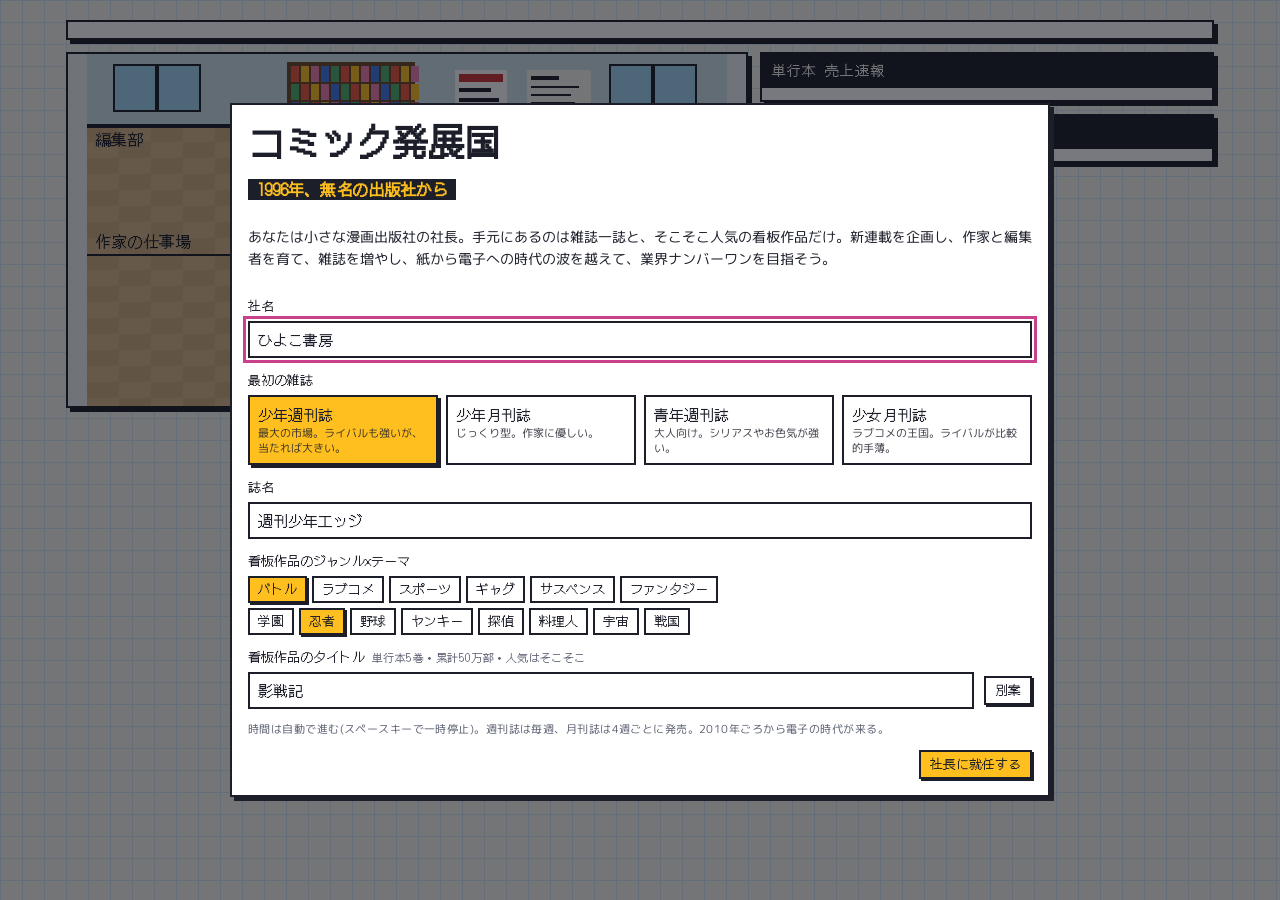
==== comic-hatten/index.html @ dfca5ab8 "コミック発展国を追加 ブラウザで遊べる漫画出版社経営ゲーム。comic-hatten/index.html を開くだけで動く。  Co-Authored-By: Claude Opus 5.5 <no" ====
<!doctype html>
<html lang="ja">
<head>
<meta charset="utf-8">
<meta name="viewport" content="width=device-width,initial-scale=1">
<title>コミック発展国</title>
<link rel="preconnect" href="https://fonts.googleapis.com">
<link rel="preconnect" href="https://fonts.gstatic.com" crossorigin>
<link rel="stylesheet" href="https://fonts.googleapis.com/css2?family=DotGothic16&family=M+PLUS+Rounded+1c:wght@400;700&display=swap">
<style>
/* Layout: 原稿用紙の上に「コマ」型パネル。主役は編集部のドット絵、その下に雑誌ごとの連載ラインナップ */
:root{
  --paper:#f5f6f0; --panel:#ffffff; --panel2:#eef1f4; --ink:#1c1e29; --muted:#5b6072; --guide:#d3e6f2;
  --accent:#ffbf1f; --accent-ink:#1c1e29; --good:#1d7a42; --bad:#cf3434; --warn:#9c5c00; --on-fill:#fff;
  --p-st:#3a6fd0; --p-art:#d9473b; --p-ch:#c99200; --p-dir:#23894c;
  --shonen:#e8801a; --otona:#1f8378; --shojo:#c8418a; --all:#6a55c9;
  --wall:#cfe3ea; --floor1:#d9b98c; --floor2:#cfae7f;
  --font-pixel:"DotGothic16","Osaka-Mono","MS Gothic",monospace;
  --font-body:"M PLUS Rounded 1c","Hiragino Maru Gothic ProN","Yu Gothic",sans-serif;
}
@media (prefers-color-scheme: dark){:root:not([data-theme="light"]){
  --paper:#161925; --panel:#20253a; --panel2:#2a304a; --ink:#e6e8f2; --muted:#a2a7bd; --guide:#222a40;
  --accent:#ffc63d; --accent-ink:#1c1e29; --good:#5ccf86; --bad:#ff6d6d; --warn:#f0a73a; --on-fill:#1c1e29;
  --p-st:#6f9bff; --p-art:#ff7a6b; --p-ch:#ffcf4a; --p-dir:#5ccf86;
  --shonen:#ff9a3d; --otona:#3cc0b0; --shojo:#f070b0; --all:#9b88ff;
  --wall:#2c3f55; --floor1:#5a4630; --floor2:#52402b; color-scheme:dark}}
:root[data-theme="dark"]{
  --paper:#161925; --panel:#20253a; --panel2:#2a304a; --ink:#e6e8f2; --muted:#a2a7bd; --guide:#222a40;
  --accent:#ffc63d; --accent-ink:#1c1e29; --good:#5ccf86; --bad:#ff6d6d; --warn:#f0a73a; --on-fill:#1c1e29;
  --p-st:#6f9bff; --p-art:#ff7a6b; --p-ch:#ffcf4a; --p-dir:#5ccf86;
  --shonen:#ff9a3d; --otona:#3cc0b0; --shojo:#f070b0; --all:#9b88ff;
  --wall:#2c3f55; --floor1:#5a4630; --floor2:#52402b; color-scheme:dark}
*{box-sizing:border-box}
body{background-color:var(--paper);color:var(--ink);font-family:var(--font-body);font-size:14px;line-height:1.55;
  background-image:linear-gradient(var(--guide) 1px,transparent 1px),linear-gradient(90deg,var(--guide) 1px,transparent 1px);background-size:22px 22px}
#app{max-width:1180px;margin:0 auto;padding:12px 16px 40px;display:flex;flex-direction:column;gap:12px}
.koma{background:var(--panel);border:2.5px solid var(--ink);box-shadow:4px 4px 0 var(--ink)}
button,select{font-family:var(--font-pixel);font-size:13px;color:var(--accent-ink);background:var(--accent);border:2px solid var(--ink);box-shadow:2px 2px 0 var(--ink);padding:4px 9px;cursor:pointer;line-height:1.3}
button:hover{filter:brightness(1.06)}
button:active{transform:translate(2px,2px);box-shadow:none}
button:disabled{background:var(--panel2);color:var(--muted);cursor:not-allowed;box-shadow:none;border-color:var(--muted)}
button.sub{background:var(--panel);color:var(--ink)}
button.danger{background:var(--panel);color:var(--bad);border-color:var(--bad);box-shadow:2px 2px 0 var(--bad)}
button.link{background:none;border:none;box-shadow:none;padding:0;font-family:var(--font-body);font-weight:700;font-size:15px;color:var(--ink);text-align:left;text-decoration:underline dotted var(--muted);text-underline-offset:3px}
select{background:var(--panel);color:var(--ink);box-shadow:none}
button:focus-visible,select:focus-visible,input:focus-visible{outline:3px solid var(--shojo);outline-offset:2px}
input[type=text]{font-family:var(--font-pixel);font-size:15px;padding:6px 8px;border:2px solid var(--ink);background:var(--panel);color:var(--ink);width:100%}
.top{display:flex;flex-wrap:wrap;align-items:center;gap:8px 18px;padding:8px 12px}
.top .co{font-family:var(--font-pixel);font-size:20px}
.top .stat{display:flex;flex-direction:column;line-height:1.15}
.top .stat small{font-size:11px;color:var(--muted);letter-spacing:.08em}
.top .stat b{font-family:var(--font-pixel);font-size:17px;font-weight:400;font-variant-numeric:tabular-nums}
.top .speed{margin-left:auto;display:flex;gap:4px}
.top .speed button{min-width:40px}
.top .speed button.on{background:var(--ink);color:var(--paper)}
.stage{display:grid;grid-template-columns:1fr;gap:12px}
@media(min-width:900px){.stage{grid-template-columns:minmax(0,1.5fr) minmax(0,1fr)}}
.office{padding:0;overflow:hidden;background:var(--panel2);display:flex;justify-content:center}
.office canvas{display:block;width:100%;height:auto;image-rendering:pixelated}
.side{display:flex;flex-direction:column;min-width:0}
.side h3{font-family:var(--font-pixel);font-weight:400;font-size:14px;margin:0;padding:6px 10px;background:var(--ink);color:var(--paper);letter-spacing:.08em}
.ticker{padding:6px 10px;display:flex;flex-direction:column;gap:1px;max-height:230px;overflow-y:auto;font-size:13px}
.ticker div{border-bottom:1px dashed var(--guide);padding:2px 0}
.ticker .d{font-family:var(--font-pixel);color:var(--muted);font-size:11px;margin-right:6px}
.ticker .hot{color:var(--warn)} .ticker .good{color:var(--good)} .ticker .badl{color:var(--bad)}
.sales{padding:6px 10px;display:flex;flex-direction:column;gap:3px;font-size:13px;max-height:120px;overflow-y:auto}
.sales .row{justify-content:space-between}
nav.tabs{display:flex;gap:6px;flex-wrap:wrap}
nav.tabs button{background:var(--panel);color:var(--ink);font-size:15px;padding:6px 14px}
nav.tabs button.on{background:var(--ink);color:var(--paper)}
.view{display:flex;flex-direction:column;gap:14px}
.grid2{display:grid;grid-template-columns:repeat(auto-fit,minmax(min(100%,340px),1fr));gap:14px}
.card{padding:12px;display:flex;flex-direction:column;gap:9px;min-width:0}
.card h2{margin:0;font-family:var(--font-pixel);font-weight:400;font-size:19px;text-wrap:balance}
.row{display:flex;flex-wrap:wrap;gap:6px 10px;align-items:center}
.chip{font-family:var(--font-pixel);font-size:12px;padding:1px 7px;border:2px solid currentColor;line-height:1.4;white-space:nowrap}
.chip.fill{color:var(--on-fill)}
.k{font-size:11px;color:var(--muted);letter-spacing:.04em}
.num{font-family:var(--font-pixel);font-variant-numeric:tabular-nums}
.muted{color:var(--muted)} .good{color:var(--good)} .bad{color:var(--bad)} .warn{color:var(--warn)}
.kv{display:grid;grid-template-columns:repeat(auto-fit,minmax(100px,1fr));gap:6px 12px}
.kv div{display:flex;flex-direction:column}
.kv b{font-family:var(--font-pixel);font-weight:400;font-size:16px;font-variant-numeric:tabular-nums}
.bar{height:9px;border:2px solid var(--ink);background:var(--panel2);position:relative;min-width:40px;flex:1}
.bar span{position:absolute;inset:0 auto 0 0;background:var(--accent)}
.bar.st span{background:var(--good)} .bar.st.low span{background:var(--bad)} .bar.kb span{background:var(--shojo)}
.bars{display:grid;grid-template-columns:auto 1fr auto;gap:3px 8px;align-items:center;font-size:12px}
.tag{font-size:11px;font-family:var(--font-pixel);background:var(--ink);color:var(--paper);padding:0 5px;white-space:nowrap}
.tag.hot{background:var(--shojo)} .tag.warn{background:var(--warn)} .tag.gold{background:var(--accent);color:var(--accent-ink)} .tag.blue{background:var(--p-st)}
.serial{display:grid;grid-template-columns:34px minmax(0,1fr);gap:4px 10px;padding:9px 0;border-top:2px dashed var(--guide)}
.serial:first-child{border-top:none}
.rank{font-family:var(--font-pixel);font-size:18px;width:34px;height:34px;display:grid;place-items:center;border:2px solid var(--ink);background:var(--panel2)}
.rank.r1{background:var(--accent);color:var(--accent-ink)}
.rank.low{background:var(--panel);color:var(--bad);border-color:var(--bad)}
.serial .body{min-width:0;display:flex;flex-direction:column;gap:3px}
.serial .acts{grid-column:2;display:flex;flex-wrap:wrap;gap:5px;align-items:center}
.serial .acts button{font-size:12px;padding:2px 7px}
.pm{display:flex;gap:4px;font-family:var(--font-pixel);font-size:12px}
.pm span{border:1px solid var(--guide);padding:0 4px;min-width:38px;text-align:center;font-variant-numeric:tabular-nums}
.c-st{color:var(--p-st)} .c-art{color:var(--p-art)} .c-ch{color:var(--p-ch)} .c-dir{color:var(--p-dir)}
.empty{border:2px dashed var(--muted);padding:8px 10px;display:flex;justify-content:space-between;align-items:center;gap:8px;color:var(--muted)}
.share{display:flex;height:22px;border:2px solid var(--ink);overflow:hidden}
.share span{height:100%;display:flex;align-items:center;justify-content:center;font-family:var(--font-pixel);font-size:11px;overflow:hidden;white-space:nowrap}
.legend{display:flex;flex-wrap:wrap;gap:4px 12px;font-size:12px}
.legend i{display:inline-block;width:10px;height:10px;margin-right:4px;border:1px solid var(--ink);vertical-align:-1px}
table.t{border-collapse:collapse;font-size:12px;width:100%}
table.t th,table.t td{border-bottom:1px solid var(--guide);padding:4px 6px;text-align:right;white-space:nowrap;font-variant-numeric:tabular-nums}
table.t th{font-weight:400;color:var(--muted);font-family:var(--font-pixel)}
table.t td:first-child,table.t th:first-child{text-align:left;white-space:normal;min-width:140px}
table.note{border-collapse:collapse;font-family:var(--font-pixel);font-size:12px}
table.note th,table.note td{border:1px solid var(--guide);padding:3px 5px;text-align:center;white-space:nowrap}
table.note th{font-weight:400;color:var(--muted)}
.scroll{overflow-x:auto}
.lst{display:flex;flex-direction:column;gap:4px;font-size:13px}
.lst .me{font-weight:700;color:var(--good)}
.person{display:flex;flex-direction:column;gap:6px;border-top:2px dashed var(--guide);padding-top:8px}
#modal{position:fixed;inset:0;background:rgba(10,12,20,.55);display:flex;align-items:center;justify-content:center;padding:16px;z-index:10}
#modal[hidden]{display:none}
#modal .box{max-width:600px;width:100%;max-height:calc(100% - 20px);overflow-y:auto;overscroll-behavior:contain;padding:16px;display:flex;flex-direction:column;gap:12px}
#modal .box.wide{max-width:820px}
#modal h2{margin:0;font-family:var(--font-pixel);font-weight:400;font-size:22px;text-wrap:balance}
.burst{font-family:var(--font-pixel);display:inline-block;background:var(--accent);color:var(--accent-ink);border:2px solid var(--ink);padding:2px 10px;font-size:13px;align-self:flex-start;transform:rotate(-2deg)}
.opts{display:grid;grid-template-columns:repeat(auto-fit,minmax(min(100%,150px),1fr));gap:8px}
.opt{border:2px solid var(--ink);padding:8px;background:var(--panel);color:var(--ink);text-align:left;box-shadow:none;font-family:var(--font-body);display:flex;flex-direction:column;gap:2px}
.opt.sel{background:var(--accent);color:var(--accent-ink);box-shadow:3px 3px 0 var(--ink)}
.opt b{font-family:var(--font-pixel);font-weight:400;font-size:15px}
.opt small{font-size:11px;opacity:.85}
.field{display:flex;flex-direction:column;gap:5px}
.field>label,.field>.lb{font-family:var(--font-pixel);font-size:13px}
.pillset{display:flex;flex-wrap:wrap;gap:5px}
.pillset button{background:var(--panel);color:var(--ink);box-shadow:none;font-size:13px;padding:3px 8px}
.pillset button.sel{background:var(--accent);color:var(--accent-ink);box-shadow:2px 2px 0 var(--ink)}
.pillset button .s{font-size:11px;margin-left:3px}
.dirs{display:grid;grid-template-columns:auto auto 1fr auto;gap:5px 8px;align-items:center}
.dirs .pips{display:flex;gap:3px}
.dirs .pips i{width:14px;height:14px;border:2px solid var(--ink)}
.dirs .pips i.on{background:var(--shojo)}
.foot{display:flex;flex-wrap:wrap;gap:8px;justify-content:flex-end}
.title-hero{font-family:var(--font-pixel);font-size:36px;line-height:1.1;margin:0}
.title-hero span{display:inline-block;background:var(--ink);color:var(--accent);padding:2px 8px;margin-top:6px;font-size:16px}
.cand{display:grid;grid-template-columns:auto minmax(0,1fr);gap:4px 10px;align-items:start;border:2px solid var(--ink);padding:6px 8px;background:var(--panel);color:var(--ink);text-align:left;box-shadow:none;font-family:var(--font-body)}
.cand.sel{background:var(--accent);color:var(--accent-ink);box-shadow:3px 3px 0 var(--ink)}
.cand .cb{width:18px;height:18px;border:2px solid currentColor;display:grid;place-items:center;font-family:var(--font-pixel);font-size:13px}
.cand b{font-size:14px}
.cand small{font-size:11px;opacity:.85;display:block}
.cands{display:flex;flex-direction:column;gap:6px}
.sec{font-family:var(--font-pixel);font-size:13px;letter-spacing:.06em;color:var(--muted);margin-top:4px}
.era{font-family:var(--font-pixel);font-size:12px;display:inline-block;background:var(--p-st);color:var(--on-fill);padding:0 6px}
@media (pointer:coarse){button{min-height:36px}.serial .acts button,.pillset button{padding:6px 10px}button.link{padding:4px 0}}
@media (prefers-reduced-motion: reduce){*{transition:none!important;animation:none!important}}
</style>

<div id="app">
  <header class="top koma" id="top"></header>
  <div class="stage">
    <div class="office koma"><canvas id="cv" width="640" height="352" aria-label="編集部の様子"></canvas></div>
    <div class="side" style="gap:12px">
      <div class="koma"><h3>単行本 売上速報</h3><div class="sales" id="sales"></div></div>
      <div class="koma"><h3>編集部ニュース</h3><div class="ticker" id="ticker"></div></div>
    </div>
  </div>
  <nav class="tabs" id="tabs"></nav>
  <main class="view" id="view"></main>
</div>
<div id="modal" hidden></div>

<script>
"use strict";
/* ================= 定数 ================= */
const START_YEAR=1996, WPY=48, SLOTS=10, END_YEAR=2025;
const DEMOS=['少年','青年','少女'];
const DCOL={少年:'var(--shonen)',青年:'var(--otona)',少女:'var(--shojo)',全年齢:'var(--all)'};
const MKT={
 少年週刊:{demo:'少年',freq:'週刊',pool:1800000,rival:[360,300,180],found:6000,up:40,price:250,unit:100,ad:12,pages:19,volEvery:9,ideal:[5,2,1,1],desc:'最大の市場。ライバルも強いが当たればデカい。作家の消耗が激しい。'},
 少年月刊:{demo:'少年',freq:'月刊',pool:600000,rival:[150,180,90],found:2000,up:20,price:540,unit:160,ad:15,pages:40,volEvery:4,ideal:[4,2,1,2],desc:'じっくり描けて質が上がる。熱血が好まれる。'},
 青年週刊:{demo:'青年',freq:'週刊',pool:1000000,rival:[220,180,260],found:5000,up:40,price:300,unit:100,ad:18,pages:19,volEvery:9,ideal:[2,3,4,1],desc:'お色気とシリアスのバランス勝負。'},
 青年月刊:{demo:'青年',freq:'月刊',pool:500000,rival:[100,100,170],found:1800,up:20,price:590,unit:170,ad:18,pages:40,volEvery:4,ideal:[1,4,2,3],desc:'シリアスでマニアックな作品が強い。'},
 少女週刊:{demo:'少女',freq:'週刊',pool:300000,rival:[0,90,0],found:3000,up:30,price:250,unit:95,ad:10,pages:19,volEvery:9,ideal:[1,3,4,2],desc:'ときめき重視。ライバルが手薄な隙間市場。'},
 少女月刊:{demo:'少女',freq:'月刊',pool:520000,rival:[120,90,0],found:1800,up:20,price:540,unit:160,ad:10,pages:40,volEvery:4,ideal:[1,3,3,1],desc:'ラブコメの王国。ライバルが比較的手薄。'},
 Web:{demo:'全年齢',freq:'週刊',pool:250000,rival:[0,0,0],base:80,found:800,up:15,price:0,unit:0,ad:8,pages:16,volEvery:9,ideal:[1,2,3,4],digital:true,year:2010,desc:'印刷費ゼロ。広告収入は小さいが市場は毎年伸びる。マニアックな作風が受ける。'},
 アプリ:{demo:'全年齢',freq:'週刊',pool:600000,rival:[0,0,0],base:200,found:20000,up:150,price:0,unit:0,ad:18,pages:16,volEvery:9,ideal:[2,2,3,3],digital:true,year:2013,desc:'自社開発のマンガアプリ。読者は急拡大し、課金収入が入る。'},
};
const MK_ORDER=['少年週刊','少年月刊','青年週刊','青年月刊','少女週刊','少女月刊','Web','アプリ'];
const RIVALS=[{name:'鳳凰館',col:'#c8423b'},{name:'雷鳥社',col:'#3a6fd0'},{name:'黒潮書房',col:'#6b7586'}];
const PK=['st','art','ch','dir'], PN={st:'ストーリー',art:'画力',ch:'キャラ',dir:'演出'}, PS={st:'ス',art:'画',ch:'キ',dir:'演'};
const PCOL={st:'var(--p-st)',art:'var(--p-art)',ch:'var(--p-ch)',dir:'var(--p-dir)'}, PTOK={st:'--p-st',art:'--p-art',ch:'--p-ch',dir:'--p-dir'};
const PRINT_YEN=150, NETA_MAX=60, SAVE_VER=3;
const DIRS=['熱血','シリアス','お色気','マニアック'];
const GENRES=['バトル','ラブコメ','スポーツ','ギャグ','サスペンス','ファンタジー','ホラー','グルメ','SF','日常','お仕事'];
const G_START=['バトル','ラブコメ','スポーツ','ギャグ','サスペンス','ファンタジー'];
const THEMES=['学園','忍者','野球','ヤンキー','探偵','料理人','宇宙','戦国','異世界','アイドル','怪異','医療','恋愛','ロボット','動物','執事','サッカー','魔法少女','ゾンビ','社長'];
const T_START=['学園','忍者','野球','ヤンキー','探偵','料理人','宇宙','戦国'];
const G_IDEAL={バトル:[5,2,1,1],ラブコメ:[1,1,4,1],スポーツ:[5,2,1,1],ギャグ:[2,0,2,4],サスペンス:[1,5,1,2],ホラー:[1,4,1,3],グルメ:[2,1,2,3],ファンタジー:[3,2,2,2],SF:[2,3,1,4],日常:[1,1,2,2],お仕事:[2,3,1,3]};
const G_DEMO={少年:{バトル:1.2,スポーツ:1.15,ギャグ:1.1,ファンタジー:1.1,SF:1.05,ラブコメ:.95,サスペンス:.95,ホラー:.9,グルメ:.95,日常:.9,お仕事:.9},
 少女:{ラブコメ:1.3,ファンタジー:1.1,日常:1.1,グルメ:1.05,ギャグ:1,サスペンス:1,ホラー:.95,お仕事:1,SF:.85,スポーツ:.9,バトル:.8},
 青年:{サスペンス:1.2,グルメ:1.15,お仕事:1.15,ホラー:1.1,SF:1.05,バトル:1,ラブコメ:1,ギャグ:1,日常:1,スポーツ:.95,ファンタジー:.9}};
const GREAT=['バトル|忍者','バトル|異世界','ラブコメ|学園','ラブコメ|執事','スポーツ|野球','スポーツ|サッカー','サスペンス|探偵','サスペンス|医療','ギャグ|社長','ホラー|怪異','ホラー|ゾンビ','グルメ|料理人','ファンタジー|異世界','ファンタジー|魔法少女','SF|宇宙','SF|ロボット','日常|動物','お仕事|医療','バトル|ヤンキー','ラブコメ|アイドル','バトル|戦国'];
const GOOD=['ラブコメ|ヤンキー','スポーツ|学園','ギャグ|忍者','ギャグ|動物','サスペンス|戦国','お仕事|料理人','日常|学園','バトル|宇宙','ラブコメ|恋愛'];
const BADC=['グルメ|宇宙','スポーツ|怪異','ラブコメ|ゾンビ','日常|ゾンビ','グルメ|探偵','スポーツ|執事'];
const CNAME=['微妙','普通','良作','傑作'], CMULT=[.85,1,1.08,1.18];
const THEME_W={学園:['放課後','青春','生徒会'],忍者:['忍','影','疾風'],異世界:['転生','異界','勇者'],アイドル:['推し','ステージ','センター'],野球:['甲子園','白球','エース'],ヤンキー:['特攻','番長','喧嘩'],探偵:['名探偵','密室','推理'],料理人:['厨房','包丁','まかない'],宇宙:['銀河','星屑','流星'],怪異:['妖','怪談','百鬼'],戦国:['戦国','天下','武将'],医療:['白衣','オペ','救命'],恋愛:['初恋','片想い','君と'],ロボット:['鋼鉄','機神','メカ'],動物:['にゃん','わんこ','もふもふ'],執事:['執事','お嬢様','従者'],サッカー:['蹴球','ゴール','フィールド'],魔法少女:['魔法少女','ステッキ','変身'],ゾンビ:['屍','ゾンビ','終末'],社長:['社長','社畜','ベンチャー']};
const GENRE_W={バトル:['伝','戦記','無双'],ラブコメ:['ラブ','100%','ときめき日和'],スポーツ:['魂','!!','ロード'],ギャグ:['ちゃん','劇場','でござる'],サスペンス:['の事件簿','ファイル','の謎'],ホラー:['奇譚','の夜','ノ怪'],グルメ:['めし','食堂','のごはん'],ファンタジー:['物語','クロニクル','綺譚'],SF:['2099','オデッセイ','ゼロ'],日常:['日和','のある暮らし','さんぽ'],お仕事:['の流儀','はたらく','奮闘記']};
const SURN=['青木','石田','上野','岡本','風間','北川','桐島','久保','小島','坂本','佐野','篠原','白石','杉山','高梨','田辺','千葉','月島','鳴海','西村','野口','早瀬','日向','藤原','星野','真壁','水野','宮下','矢吹','柚木','若林','有村','神崎'];
const GIVEN=['あきら','いずみ','カズマ','くるみ','ケンジ','さとる','しのぶ','ジュン','たまき','ツバサ','ナオ','ハル','ひかる','マコト','みのり','ユウ','りん','レイ','ワタル','ソラ','コウ'];
const MASTERS=['巨匠 鳳ゴロウ','伝説の劇画家 剛田ダン','大御所 花園ユリ','鬼才 不破ジョウ','国民的作家 丸山ポン太'];
const MAGW=['ヒナタ','ブレイブ','スター','ハート','ステップ','エッジ','ドリーム','パレット','ソニック','ライズ','ミント','ギャラクシー','ペンタッチ','フロンティア'];
const HAIR=['#2b2233','#5a3a22','#c9772c','#e8c45a','#3b4f8f','#8a2f4a','#d8d8d8','#1f5c4a'];
const SHIRT=['#e8573f','#3f7be8','#4fb06a','#e8b33f','#9a5fd0','#ef7fb0','#3fb7c4','#777'];
const OFFICES=[{n:'雑居ビルの一室',desks:3,rent:15,cost:0},{n:'中規模オフィス',desks:5,rent:40,cost:3000},{n:'自社ビル',desks:7,rent:100,cost:15000},{n:'出版タワー',desks:9,rent:250,cost:60000}];
const PRINT_OPTS=[{k:'控えめ',m:.9},{k:'標準',m:1.0},{k:'強気',m:1.12}];
const VOL_OPTS=[{k:'慎重',m:.7},{k:'標準',m:1.0},{k:'強気',m:1.4},{k:'大勝負',m:2.0}];
const SALE_CURVE=[.22,.17,.13,.1,.08,.07,.06,.05,.04,.03,.03,.02];
const PROMOS=[{k:'店頭ポスター',c:100,m:1.1,w:6,y:0},{k:'電車内広告',c:600,m:1.25,w:8,y:0},{k:'テレビCM',c:2500,m:1.5,w:10,y:0},{k:'SNSキャンペーン',c:200,m:1.2,w:8,y:2009},{k:'VTuber案件',c:400,m:1.3,w:8,y:2018,young:true}];
const HIRE_E=[{k:'求人誌',c:50,t:0},{k:'求人サイト',c:200,t:1,y:2001},{k:'ヘッドハンター',c:1000,t:2}];
const ERA=[
 {y:2005,m:1,id:'shrink',burst:'時代の変化',h:'紙の雑誌が売れにくい時代へ',p:'携帯電話とインターネットの普及で、雑誌の市場は毎年少しずつ縮んでいく。単行本と看板作品の力で生き残ろう。'},
 {y:2010,m:1,id:'digital',burst:'電子コミック元年',h:'電子書籍の時代が始まった',p:'単行本の電子版が売れるようになり、印刷費のかからない「Webコミック誌」を創刊できる。電子の売上比率は年々高まる。'},
 {y:2013,m:1,id:'app',burst:'スマホ時代',h:'マンガアプリが台頭',p:'自社マンガアプリを開発できるようになった(2億円・26週)。アプリの読者は急拡大し、課金収入が入る。'},
 {y:2017,m:6,id:'pirate',burst:'業界の危機',h:'海賊版サイトが横行',p:'無料で読める違法サイトが広まり、しばらく単行本が売れにくい(需要25%減)。'},
 {y:2018,m:4,id:'pirateEnd',burst:'反転',h:'海賊版サイトが閉鎖',p:'読者が正規の電子書店に戻ってきた。半年ほど単行本の需要が伸びる。'},
 {y:2020,m:4,id:'stay',burst:'巣ごもり',h:'在宅時間が増え、漫画ブームに',p:'1年間、単行本の需要が35%増える。電子市場も一段と広がる。'},
];

/* ================= ユーティリティ ================= */
const $=s=>document.querySelector(s);
const R=(a,b)=>a+Math.random()*(b-a);
const RI=(a,b)=>Math.floor(R(a,b+1));
const pick=a=>a[Math.floor(Math.random()*a.length)];
const clamp=(v,a,b)=>Math.max(a,Math.min(b,v));
const esc=s=>String(s).replace(/[&<>"]/g,c=>({'&':'&amp;','<':'&lt;','>':'&gt;','"':'&quot;'}[c]));
function man(v){const n=Math.round(v);if(Math.abs(n)>=10000)return(n/10000).toFixed(2)+'億円';return n.toLocaleString()+'万円'}
function bu(n){n=Math.round(n);if(n>=10000)return(n/10000).toFixed(n>=100000?0:1)+'万部';return n.toLocaleString()+'部'}
function nin(n){return bu(n).replace('部','人')}
function hash(s){let h=7;for(const c of s)h=(h*31+c.charCodeAt(0))>>>0;return h}
function grade(g,t){const k=g+'|'+t;if(S&&S.fixG&&S.fixG[k]!=null)return S.fixG[k];if(GREAT.includes(k))return 3;if(GOOD.includes(k))return 2;if(BADC.includes(k))return 0;const h=hash(k)%100;return h<14?0:h<62?1:h<88?2:3}
function genTitle(g,t){const a=pick(THEME_W[t]),b=pick(GENRE_W[g]);return a+b}
const yearOf=w=>START_YEAR+Math.floor((w-1)/WPY), monthOf=w=>Math.floor(((w-1)%WPY)/4)+1;
function dateStr(w){return`${yearOf(w)}年 ${monthOf(w)}月 第${(w-1)%4+1}週`}
function shortDate(w){return`${String(yearOf(w)).slice(2)}年${monthOf(w)}月`}
function fitOf(dir,ideal){let d=0;for(let i=0;i<4;i++)d+=Math.abs(dir[i]-ideal[i]);return clamp(1-d/16,0,1)}
function genreDemo(mk,g){const d=MKT[mk].demo;if(d==='全年齢')return 1;return G_DEMO[d][g]}
function eRate(y){return y<2010?0:Math.min(.45,.04*(y-2009))}
function poolRate(mk,y){if(mk==='Web')return y<2010?1:y<2020?1.12:1.05;if(mk==='アプリ')return y<2013?1:y<2020?1.22:1.08;return y<2005?1:y<2009?.98:y<2016?.95:.955}
function rivalMagName(mk){const w=pick(MAGW);const M=MKT[mk];return mk==='Web'?`${w}コミック`:mk==='アプリ'?`マンガ${w}`:`${M.freq}${M.demo}${w}`}

/* ================= 状態 ================= */
let S=null,TAB='mag',speed=1,modalOpen=false,floaters=[],lastSub=0,structKey='';
function nid(){return ++S.nid}
function mkArtist(tier,o={}){
  const b=[[14,32],[28,48],[45,66],[70,90]][tier];
  const a={id:nid(),name:pick(SURN)+' '+pick(GIVEN),st:RI(...b),art:RI(...b),ch:RI(...b),dir:RI(...b),speed:RI(b[0]+5,b[1]+10),stamMax:RI(80,120),
    lv:[1,4,8,14][tier],exp:0,slump:0,fav:pick(GENRES),hair:pick(HAIR),shirt:pick(SHIRT),sid:null,oneshot:null};
  Object.assign(a,o);a.stam=a.stamMax;a.fee=feeOf(a);return a}
function feeOf(a){return +(0.8+a.lv*.15+(a.st+a.art+a.ch+a.dir)/400).toFixed(1)}
function mkEditor(tier,o={}){
  const b=[[12,30],[25,45],[45,70]][tier];
  const e={id:nid(),name:pick(SURN)+' '+pick(GIVEN),meet:RI(...b),scout:RI(...b),promo:RI(...b),lv:[1,4,8][tier],exp:0,hair:pick(HAIR),shirt:pick(SHIRT)};
  Object.assign(e,o);e.salary=salaryOf(e);return e}
function salaryOf(e){return Math.round(8+(e.meet+e.scout+e.promo)/12)}
function trainCost(e,k){return Math.round(100*(1+e[k]/40)/10)*10}
function mkMag(mk,name){return{id:nid(),name,mk,brand:1,printMode:1,promo:null,lastDemand:0,lastSold:0,lastPrinted:0,share:0,hist:[],founded:S.week}}
function mkSeries(a,m,g,t,title,dir,eid,o={}){
  const M=MKT[m.mk];
  const s={id:nid(),title,aid:a.id,eid,mid:m.id,mk:m.mk,genre:g,theme:t,dir:[...dir],cur:{st:0,art:0,ch:0,dir:0},params:{st:0,art:0,ch:0,dir:0},
    prog:0,total:M.freq==='週刊'?4:16,ready:false,lastQ:null,pop:20,fans:0,chapters:0,since:0,vols:[],rank:0,bottom:0,askedW:0,meet:false,boosts:0,
    hiatus:false,resting:false,asst:0,missed:0,miss:0,start:S.week,ended:false,anime:0,animeDone:false,movie:0,movieDone:false,mixDone:false,
    totalSold:0,eSold:0,awards:0,promo:null,kanban:0,cheerW:0};
  Object.assign(s,o);a.sid=s.id;S.series.push(s);updKanban(s);return s}
function newGame(co,flag,mk,magName){
  S={ver:SAVE_VER,nid:0,week:1,sub:0,co,funds:3000,neta:8,rep:5,office:0,fixG:{},lcache:{},mags:[],artists:[],editors:[],series:[],oneshots:[],
    pool:{},rivals:RIVALS.map(r=>({name:r.name,col:r.col,p:{},base:{},init:{},mag:{}})),
    events:[],news:[],log:[],hist:[],G:[...G_START],T:[...T_START],known:{},ms:{},trend:pick(G_START),policy:1,confirmAll:false,
    queue:[],neg:0,over:false,finalShown:false,contestCool:0,awards:[],appDev:null,era:{},wk:{rev:0,cost:0}};
  MK_ORDER.forEach(k=>{S.pool[k]=MKT[k].pool});
  S.rivals.forEach((r,i)=>MK_ORDER.forEach(k=>{const b=MKT[k].rival[i];r.p[k]=r.base[k]=r.init[k]=b;r.mag[k]=b?rivalMagName(k):null}));
  const m=mkMag(mk,magName);S.mags.push(m);const M=MKT[mk];
  S.editors.push(mkEditor(1,{meet:38,scout:26,promo:24,lv:5}),mkEditor(0));
  // 看板作品
  const fa=mkArtist(1,{fav:flag.g,st:RI(40,56),art:RI(40,56),ch:RI(40,56),dir:RI(36,50),lv:6});fa.fee=feeOf(fa);S.artists.push(fa);
  if(grade(flag.g,flag.t)===0)S.fixG[flag.g+'|'+flag.t]=1;
  const fl=mkSeries(fa,m,flag.g,flag.t,flag.title,jitter(M.ideal),S.editors[0].id,{pop:42,fans:130000,chapters:M.freq==='週刊'?47:21,totalSold:500000,start:1-(M.freq==='週刊'?47:84)});
  [70000,90000,110000,120000,110000].forEach((sold,i)=>fl.vols.push({n:i+1,printed:sold+10000,sold,demand:sold,age:SALE_CURVE.length,re:1,w:1,week:0,e:0}));
  fl.since=fl.chapters%M.volEvery;S.known[flag.g+'|'+flag.t]=true;
  // 無名の連載
  for(let i=0;i<5;i++){
    const a=mkArtist(Math.random()<.4?1:0);S.artists.push(a);
    const g=pick(S.G),t=pick(S.T);
    const s=mkSeries(a,m,g,t,genTitle(g,t),jitter(M.ideal),S.editors[i<3?0:1].id,{pop:RI(18,40),fans:RI(3000,20000),chapters:RI(3,30)});
    s.since=s.chapters%M.volEvery;if(s.chapters>=M.volEvery){const n=Math.floor(s.chapters/M.volEvery);for(let v=1;v<=n;v++){const sold=RI(4000,15000);s.vols.push({n:v,printed:sold+RI(1000,4000),sold,demand:sold,age:SALE_CURVE.length,re:0,w:1,week:0,e:0});s.totalSold+=sold}}
    S.known[g+'|'+t]=true;
  }
  S.artists.push(mkArtist(0));
  S.series.forEach(updKanban);
  m.lastDemand=Math.round(S.pool[mk]*shareOf(m));
  log(`${START_YEAR}年、${co}の社長に就任。手元にあるのは『${magName}』一誌と、看板作『${flag.title}』だけ。`,'good');
  log('まずは「雑誌」タブで連載の顔ぶれを確かめよう。空き枠には新連載を企画できる。');
  log(`いまの流行ジャンルは「${S.trend}」。作品名を押すと方向性や担当を変えられる。`);
}
function jitter(ideal){const d=[...ideal];for(let i=0;i<2;i++){const a=RI(0,3),b=RI(0,3);if(d[a]>0&&d[b]<5){d[a]--;d[b]++}}return d}

/* ================= 参照・計算 ================= */
const artist=id=>S.artists.find(a=>a.id===id);
const editor=id=>S.editors.find(e=>e.id===id);
const ser=id=>S.series.find(s=>s.id===id);
const mag=id=>S.mags.find(m=>m.id===id);
const desks=()=>OFFICES[S.office].desks;
const activeIn=m=>S.series.filter(s=>!s.ended&&s.mid===m.id);
const freeA=()=>S.artists.filter(a=>!a.sid&&!a.oneshot);
const eLoad=e=>S.series.filter(s=>!s.ended&&s.eid===e.id).length;
const eCap=e=>3+Math.floor(e.lv/5);
const eOver=e=>{const l=eLoad(e),c=eCap(e);return l>c?c/l:1};
const artistCap=()=>S.mags.length*SLOTS+6;
function crowd(g,demo){let k=1;for(const e of S.events)if(e.kind==='crowd'&&e.genre===g&&(e.demo===demo||demo==='全年齢'))k*=e.mult;return k}
function pres(mk){let k=1;for(const e of S.events)if(e.kind==='pres'&&e.mk===mk)k*=e.mult;const now=rivalSum(mk),init=S.rivals.reduce((t,r)=>t+r.init[mk],0);return k*(init>0?Math.pow(now/init,.5):1)}
function demandMult(){let k=1;for(const e of S.events)if(e.kind==='demand')k*=e.mult;return k}
function updKanban(s){s.kanban=Math.round(clamp(s.pop*.5+50*Math.min(1,Math.sqrt(s.fans/800000)),0,100))}
function mkOf(s){const m=mag(s.mid);return m?m.mk:(s.mk||MK_ORDER[0])}
function appeal(s){return Math.pow(s.kanban/10,2)*(s.anime>0?1.4:1)*(s.chapters===0?.3:1)}
function magPower(m){const L=activeIn(m);let sum=0;L.forEach(s=>sum+=appeal(s));return sum*m.brand*(m.promo?m.promo.m:1)*(.6+.4*Math.min(1,L.length/SLOTS))+2}
function rivalSum(mk){return S.rivals.reduce((t,r)=>t+r.p[mk],0)}
function myPower(mk){return S.mags.filter(m=>m.mk===mk).reduce((t,m)=>t+magPower(m),0)}
function shareOf(m){return magPower(m)/(myPower(m.mk)+rivalSum(m.mk)+(MKT[m.mk].base||0))}
function stale(s,M){const th=M.freq==='週刊'?150:60,rt=M.freq==='週刊'?.0015:.004;return Math.max(.75,1-Math.max(0,s.chapters-th)*rt)}
function seriesCap(s){return S.pool[mkOf(s)]*(s.anime>0||s.animeDone?1.3:.5)*(s.movieDone?1.5:1)}
function volBase(s){return s.fans*.35/pres(mkOf(s))*(s.anime>0?2.2:1)*(s.movie>0?1.5:1)*(s.promo?s.promo.m:1)*demandMult()}
function weeklyFixed(){return OFFICES[S.office].rent+S.editors.reduce((t,e)=>t+e.salary,0)+S.mags.reduce((t,m)=>t+MKT[m.mk].up,0)+S.series.filter(s=>!s.ended).reduce((t,s)=>t+s.asst*10,0)}
function chapterQ(s,a,m,raw){
  const M=MKT[m.mk];const fm=fitOf(s.dir,M.ideal),fg=fitOf(s.dir,G_IDEAL[s.genre]);const g=grade(s.genre,s.theme);
  const mult=(.75+.12*fm+.13*fg)*CMULT[g]*Math.sqrt(genreDemo(m.mk,s.genre))*(S.trend===s.genre?1.08:1)*crowd(s.genre,M.demo)*(s.meet?1.12:1)*stale(s,M)*(1-Math.min(.3,s.miss*.03));
  return clamp(100*(1-Math.exp(-raw*mult/190)),1,99)}
function estQ(a,m,g,t,dir){const M=MKT[m.mk];const raw=(a.st*.3+a.art*.3+a.ch*.25+a.dir*.15)*2.1;const fm=fitOf(dir,M.ideal),fg=fitOf(dir,G_IDEAL[g]);
  const mult=(.75+.12*fm+.13*fg)*CMULT[grade(g,t)]*Math.sqrt(genreDemo(m.mk,g))*(S.trend===g?1.08:1);return clamp(100*(1-Math.exp(-raw*mult/190)),1,99)}
function ranking(){
  const mine=S.mags.reduce((t,m)=>t+m.lastSold,0);
  const rs=S.rivals.map(r=>({n:r.name,col:r.col,v:MK_ORDER.reduce((t,k)=>{const d=rivalSum(k)+myPower(k)+(MKT[k].base||0);return t+(r.p[k]>0&&d>0?S.pool[k]*r.p[k]/d:0)},0)}));
  return[{n:S.co,v:mine,me:true,col:'var(--accent)'},...rs].sort((a,b)=>b.v-a.v)}

/* ================= ログ・お金 ================= */
function addRep(v){S.rep=clamp(S.rep+v,0,100)}
function addNeta(v){S.neta=Math.min(NETA_MAX,S.neta+v)}
function normP(s){const o={};PK.forEach(k=>o[k]=(s.params[k]||0)*16/s.total);return o}
function log(t,c=''){S.log.unshift({w:S.week,t,c});if(S.log.length>90)S.log.pop()}
function money(v){S.funds+=v;if(v>=0)S.wk.rev+=v;else S.wk.cost-=v}
function float(text,col,aid){floaters.push({text,col,aid,t:0})}

/* ================= 制作(サブティック) ================= */
function phaseOf(s){const f=s.prog<0?0:s.prog/s.total;return f<.3?0:f<.7?1:2}
const PHASE=['ネーム','作画','仕上げ'];
const PW=[{st:.5,ch:.35,dir:.1,art:.05},{art:.55,ch:.3,dir:.1,st:.05},{dir:.5,art:.25,st:.15,ch:.1}];
function wpick(w){let r=Math.random()*Object.values(w).reduce((a,b)=>a+b,0);for(const k in w){r-=w[k];if(r<=0)return k}return Object.keys(w)[0]}
function dirBias(d){return{st:1+d[1]*.06+d[3]*.03,art:1+d[2]*.05,ch:1+d[0]*.04+d[2]*.04,dir:1+d[0]*.05+d[3]*.04}}
function subtick(){
  S.series.forEach(s=>{
    if(s.ended)return;const a=artist(s.aid);if(!a)return;const e=s.eid?editor(s.eid):null;const m=mag(s.mid);const M=MKT[m.mk];
    if(s.hiatus||s.resting){a.stam=Math.min(a.stamMax,a.stam+(s.resting?5:4));if(s.resting&&a.stam>=a.stamMax*.8){s.resting=false;log(`${a.name}が復帰。『${s.title}』の連載を再開する。`)}return}
    if(a.slump>0){a.slump--;if(Math.random()<.3)float('スランプ…','--muted',a.id);if(a.slump===0)log(`${a.name}がスランプを抜け出した!`,'good');s.prog+=.25;return}
    const ph=phaseOf(s);const wb=dirBias(s.dir);const w={};for(const k in PW[ph])w[k]=PW[ph][k]*wb[k];
    const tired=a.stam<a.stamMax*.15?.5:1;const n=1+(Math.random()<a.speed/140?1:0);
    for(let j=0;j<n;j++){const k=wpick(w);const v=Math.max(1,Math.round(a[k]*R(.5,1.2)/8*tired*(s.genre===a.fav?1.1:1)));s.cur[k]+=v;float(`${PS[k]}+${v}`,PTOK[k],a.id);a.exp+=v*.2}
    if(ph===0&&e&&Math.random()<.7){const k=Math.random()<.6?'st':'ch';const v=Math.max(1,Math.round(e.meet*R(.4,1.1)/9*eOver(e)));s.cur[k]+=v;float(`${PS[k]}+${v}`,PTOK[k],a.id);e.exp+=v*.3}
    if(s.asst&&ph>0&&Math.random()<.22*s.asst){const k=ph===1?'art':'dir';const v=Math.max(1,Math.round(R(1,3)+a[k]/40));s.cur[k]+=v}
    if(ph===1&&Math.random()<(1-a.art/130)*.45*(1-s.asst*.15))s.miss++;
    if(ph===2&&e&&s.miss>0&&Math.random()<.5+e.meet/200)s.miss=Math.max(0,s.miss-1-Math.floor(e.meet/35));
    const drain=(M.freq==='週刊'?1.6:.9)*(1-a.speed/400)*(1-s.asst*.18);a.stam=Math.max(0,a.stam-drain);
    if(a.stam<=0){s.resting=true;s.pop=Math.max(0,s.pop-3);log(`${a.name}が倒れた! 『${s.title}』はしばらく休載になる。`,'badl');float('倒れた!','--bad',a.id)}
    else if(a.stam<a.stamMax*.08&&e&&e.meet>=45&&Math.random()<e.meet/200){s.resting=true;log(`担当${e.name}が${a.name}の限界に気づき、倒れる前に休ませた。`,'good')}
    if(!a.slump&&Math.random()<.0025*(1.4-(e?e.meet*eOver(e):0)/100)){a.slump=RI(4,10);log(`${a.name}がスランプに陥った…。作品画面から励まそう。`,'badl')}
    s.prog++;levelA(a);if(e)levelE(e);
    if(s.prog>=s.total){const raw=(s.cur.st+s.cur.art+s.cur.ch+s.cur.dir)*(16/s.total);s.lastQ=chapterQ(s,a,m,raw);s.params={...s.cur};s.cur={st:0,art:0,ch:0,dir:0};s.prog=0;s.ready=true;s.miss=0;s.meet=false;s.boosts=0;a.exp+=s.lastQ/8;if(s.lastQ>=55&&Math.random()<.25){addNeta(1);float('ネタ+1','--all',a.id)}}
  });
  if(Math.random()<.35)addNeta(1);
  S.sub++;
  if(S.sub%4===0)weekly();
  updateLive();
}
function levelA(a){const need=60+a.lv*a.lv*3;if(a.exp>=need){a.exp-=need;a.lv++;PK.forEach(k=>a[k]=Math.min(150,a[k]+RI(1,3)));a.speed=Math.min(120,a.speed+RI(0,2));a.stamMax=Math.min(200,a.stamMax+RI(0,3));a.fee=feeOf(a);
  if(a.lv%5===0)log(`${a.name}がLv${a.lv}に成長!`,'good');float('Lv UP','--accent',a.id)}}
function levelE(e){const need=40+e.lv*30;if(e.exp>=need){e.exp-=need;e.lv++;e.meet=Math.min(120,e.meet+RI(1,3));e.scout=Math.min(120,e.scout+RI(0,2));e.promo=Math.min(120,e.promo+RI(1,3));e.salary=salaryOf(e);if(e.lv%5===0)log(`編集者 ${e.name}がLv${e.lv}に成長!`,'good')}}

/* ================= 週次 ================= */
function weekly(){
  const w=S.week,y=yearOf(w);
  if(w>1&&w%24===1){const old=S.trend;let g;do g=pick(S.G);while(g===old&&S.G.length>1);S.trend=g;log(`[流行] ブームが「${old}」から「${g}」へ。`,'hot')}
  MK_ORDER.forEach(k=>{S.pool[k]*=Math.pow(poolRate(k,y),1/WPY)});
  eraCheck();
  rivalStep();
  S.artists.forEach(a=>{if(!a.sid)a.stam=Math.min(a.stamMax,a.stam+12);else a.stam=Math.min(a.stamMax,a.stam+3)});
  S.mags.forEach(m=>{if(MKT[m.mk].freq==='週刊'||w%4===0)publish(m)});
  volumeSales();
  money(-weeklyFixed());
  S.mags.forEach(m=>{if(m.promo&&--m.promo.w<=0){log(`『${m.name}』の${m.promo.k}が終了。`);m.promo=null}});
  S.series.forEach(s=>{if(s.promo&&--s.promo.w<=0)s.promo=null;if(s.animePay>0){money(Math.round(100+s.pop*3));s.animePay--}
    if(s.anime>0){s.anime--;if(!s.anime)log(`『${s.title}』のアニメが最終回を迎えた。`)}if(s.movie>0)s.movie--;s.fans*=s.ended?.993:.996;updKanban(s)});
  if(S.appDev){S.appDev.left--;if(S.appDev.left<=0){S.appDev=null;log('自社マンガアプリが完成! 創刊ラインナップを決めよう。','good');queue({type:'lineup',mk:'アプリ',name:`${S.co}マンガ`,free:true})}}
  S.events=S.events.filter(e=>e.until>w);
  randomEvents();
  if(monthOf(w)===8&&(w-1)%4===0)queue({type:'fest'});
  if(w%WPY===0)yearEnd();
  checkMs();
  if(S.funds<0){S.neg++;if(S.neg===1)log('資金がマイナス! 12週続くと倒産する。','badl');if(S.neg>=12){S.over=true;queue({type:'over'})}}else S.neg=0;
  S.hist.push({w,rev:S.wk.rev,cost:S.wk.cost,funds:S.funds});if(S.hist.length>96)S.hist.shift();S.wk={rev:0,cost:0};
  if(S.contestCool>0)S.contestCool--;
  S.week++;
  if(S.week%4===1)save();
  renderSlow();
}
function eraCheck(){const w=S.week;if((w-1)%4!==0)return;const y=yearOf(w),mo=monthOf(w);
  ERA.forEach(e=>{if(S.era[e.id]||e.y!==y||e.m!==mo)return;S.era[e.id]=w;
    if(e.id==='pirate')S.events.push({kind:'demand',mult:.75,until:w+40});
    if(e.id==='pirateEnd')S.events.push({kind:'demand',mult:1.15,until:w+24});
    if(e.id==='stay'){S.events.push({kind:'demand',mult:1.35,until:w+48});S.pool.Web*=1.2;S.pool.アプリ*=1.2}
    log(`[${y}年] ${e.h}`,'hot');queue({type:'info',burst:e.burst,h:e.h,p:e.p})})}
function publish(m){
  const M=MKT[m.mk];const L=activeIn(m);const rows=[];let fee=0;
  L.forEach(s=>{const a=artist(s.aid);
    if(s.ready){s.ready=false;s.chapters++;s.since++;rows.push(s);fee+=M.pages*a.fee;
      if(s.chapters===1){log(`『${s.title}』(${a.name})、『${m.name}』で連載開始!`,'good');const key=s.genre+'|'+s.theme;if(!S.known[key]){S.known[key]=true;log(`[企画ノート] ${s.genre}×${s.theme}は「${CNAME[grade(s.genre,s.theme)]}」だった。`,grade(s.genre,s.theme)>=2?'good':'')}}
    }else if(s.prog<0){}
    else if(s.hiatus){s.hiatus=false;s.pop=Math.max(0,s.pop-1);s.lastQ=null}
    else if(s.resting){s.pop=Math.max(0,s.pop-1.5);s.lastQ=null}
    else{s.missed++;s.pop=Math.max(0,s.pop-4);s.lastQ=null;log(`原稿落ち! 『${s.title}』が${m.name}に間に合わなかった…`,'badl');float('原稿落ち','--bad',s.aid)}
  });
  money(-fee);
  // 読み切り
  S.oneshots=S.oneshots.filter(o=>{if(o.mid!==m.id)return true;const a=artist(o.aid);if(a){const q=estQ(a,m,o.g,o.t,M.ideal)*R(.85,1.15);const g=grade(o.g,o.t);const nw=!S.known[o.g+'|'+o.t];S.known[o.g+'|'+o.t]=true;a.oneshot=null;a.exp+=q/3;levelA(a);
      log(`読み切り『${o.title}』(${a.name})掲載。反響は${q>=65?'大きい!':q>=45?'まずまず':'いまひとつ'}。${nw?`${o.g}×${o.t}は「${CNAME[g]}」。`:''}`,q>=65?'good':'');if(q>=65)m.brand=Math.min(2.2,m.brand+.01)}return false});
  // アンケート
  const scored=rows.map(s=>({s,sc:s.lastQ*.55+s.pop*.45+R(-5,5)})).sort((a,b)=>b.sc-a.sc);
  const n=scored.length;
  L.forEach(s=>{if(!rows.includes(s))s.rank=0});
  scored.forEach((x,i)=>{const s=x.s;s.rank=i+1;
    s.pop=clamp(s.pop+(s.lastQ-s.pop)*(M.freq==='週刊'?.2:.4)+(s.rank===1?.6:s.rank<=3?.2:0)+(s.chapters<=3?3:0),0,100);
    if(n>=6&&s.rank>=n-(n>=9?1:0))s.bottom++;else s.bottom=0;
    if(s.bottom>=(M.freq==='週刊'?6:3)&&s.pop<45&&s.chapters>=6&&(!s.askedW||S.week-s.askedW>=36)){s.askedW=S.week;queue({type:'cancel',sid:s.id})}
    if(s.rank===1)float('1位!','--accent',s.aid);else if(s.rank<=3)float(`${s.rank}位`,'--good',s.aid);
    updKanban(s);if(s.since>=M.volEvery)volumeReady(s)});
  // 部数
  const sh=shareOf(m);const demand=Math.round(S.pool[m.mk]*sh*R(.94,1.06));let fanK=1;
  if(M.digital){const readers=Math.round(demand);money(readers*M.ad/1e4);m.lastDemand=demand;m.lastSold=readers;m.lastPrinted=readers;m.share=sh}
  else{const printed=Math.round((m.lastDemand||demand)*PRINT_OPTS[m.printMode].m);const sold=Math.min(demand,printed);
    money(sold*M.price*.5/1e4+sold*M.ad/1e4);money(-printed*M.unit/1e4);if(printed>sold)money((printed-sold)*M.unit*.4/1e4);
    if(demand>printed*1.03){fanK=.7;m.brand=Math.max(.7,m.brand-.004);log(`『${m.name}』が書店で品切れ! 約${bu(demand-printed)}の売り逃し。読者が離れ気味。`,'hot')}
    m.lastDemand=demand;m.lastSold=sold;m.lastPrinted=printed;m.share=sh}
  m.hist.push(m.lastSold);if(m.hist.length>48)m.hist.shift();
  rows.forEach(s=>{const e=s.eid?editor(s.eid):null;const gain=m.lastSold*Math.pow(s.pop/100,2.5)*.012*(M.freq==='月刊'?2:1)*(s.promo?s.promo.m:1)*(1+(e?e.promo:0)/400)*fanK;const cap=seriesCap(s)*Math.pow(s.pop/100,1.5);if(s.fans<cap)s.fans=Math.min(cap,s.fans+gain)});
  const top=[...L].sort((a,b)=>b.pop-a.pop).slice(0,3);const avg=top.length?top.reduce((t,s)=>t+s.pop,0)/top.length:0;
  m.brand=clamp(m.brand+(avg-50)*.00025*(M.freq==='月刊'?3:1),.7,2.2);
}
function volumeReady(s){s.since=0;const fc=Math.round(volBase(s)*R(.85,1.15));if(S.confirmAll||s.vols.length===0)queue({type:'vol',sid:s.id,fc});else release(s,VOL_OPTS[S.policy].m,false,fc)}
function release(s,mult,fair,fc){
  const demand=Math.round(volBase(s)*(fair?1.25:1)*(1+.15*Math.log2(mult))*R(.85,1.15));
  const printed=Math.max(2000,Math.round(fc*(fair?1.25:1)*mult/1000)*1000);
  money(-printed*PRINT_YEN/1e4);if(fair)money(-150);
  const v={n:s.vols.length+1,printed,sold:0,demand,age:0,re:0,w:S.week,week:0,e:0};s.vols.push(v);
  log(`『${s.title}』第${v.n}巻 発売! 初版${bu(printed)}${fair?'(書店フェア付き)':''}`);
  critics(s,v);
}
function critics(s,v){
  const q=s.lastQ??s.pop;const sc=PK.map(()=>clamp(Math.round(q/10+R(-1.5,1.5)),1,10));const tot=sc.reduce((a,b)=>a+b,0);v.rv=tot;s.lastRv=tot;
  const m=mag(s.mid);
  if(tot>=32){s.fans=Math.min(seriesCap(s),s.fans*1.08);if(m)m.brand=Math.min(2.2,m.brand+.01);if(tot>=35)addRep(1)}else if(tot<=16)s.fans*=.97;
  log(`[書評] 『${s.title}』${v.n}巻 クロスレビュー ${sc.join('/')} = ${tot}点${tot>=32?' 殿堂入り!':tot<=16?' 酷評…':''}`,tot>=32?'good':tot<=16?'badl':'');
}
function volumeSales(){
  const er=eRate(yearOf(S.week));
  S.series.forEach(s=>{
    s.vols.forEach(v=>{
      if(v.age>=SALE_CURVE.length)return;
      const want=Math.round(v.demand*SALE_CURVE[v.age]);let sell=Math.min(want,v.printed-v.sold);v.sold+=sell;
      if(want>sell){const rem=v.demand-v.sold;const re=Math.max(500,Math.round(rem*.9/500)*500);v.printed+=re;v.re++;money(-re*PRINT_YEN/1e4);
        log(`重版出来! 『${s.title}』${v.n}巻 +${bu(re)}`,'good');const more=Math.min(Math.round((want-sell)*.5),v.printed-v.sold);v.sold+=more;sell+=more}
      const e=Math.round(want*er);v.e+=e;s.eSold+=e;v.week=sell+e;s.totalSold+=sell+e;money(sell*340/1e4+e*220/1e4);
      v.age++;if(v.age===SALE_CURVE.length){const ret=v.printed-v.sold;if(ret>v.printed*.3)log(`『${s.title}』${v.n}巻、${bu(ret)}が返本に…`,'badl')}
    });
    if(s.vols.length&&s.vols.every(v=>v.age>=SALE_CURVE.length)){const tail=Math.round(s.fans*.0015*Math.sqrt(s.vols.length)*(s.anime>0?3:1)*(s.movie>0?2:1)*(1+er));s.totalSold+=tail;s.eSold+=Math.round(tail*er/(1+er));money(tail*160/1e4)}
  });
}
function rivalStep(){
  const y=yearOf(S.week);
  const tp=S.mags.reduce((t,m)=>t+S.pool[m.mk],0);const tot=tp?S.mags.reduce((t,m)=>t+m.share*S.pool[m.mk],0)/tp:0;
  MK_ORDER.forEach(k=>S.rivals.forEach(r=>{if(!r.base[k])return;r.base[k]*=1.0004*(tot>.2?1+(tot-.2)*.01:1);r.p[k]=Math.max(10,r.p[k]+(r.base[k]-r.p[k])*.04+r.p[k]*R(-.015,.015))}));
  if(Math.random()<.08){
    const r=pick(S.rivals);const ks=MK_ORDER.filter(k=>r.p[k]>0);const k=pick(ks);const M=MKT[k];
    const g=pick(GENRES),t=pick(THEMES),title=genTitle(g,t);const roll=Math.random();let txt;
    if(roll<.35){r.p[k]*=1.25;S.events.push({kind:'crowd',demo:M.demo,genre:g,mult:.85,until:S.week+16});txt=`${r.name}『${r.mag[k]}』の新連載『${title}』が大ヒット。${M.demo==='全年齢'?'':M.demo+'向けの'}${g}は読者を奪われ気味に。`}
    else if(roll<.6){r.p[k]*=1.2;S.events.push({kind:'pres',mk:k,mult:1.3,until:S.week+12});txt=`${r.name}の『${title}』がアニメ化! ${k}市場の単行本が売れにくくなる。`}
    else if(roll<.8){S.events.push({kind:'pres',mk:k,mult:1.25,until:S.week+6});txt=`${r.name}が${k}で新刊ラッシュ。しばらく書店の棚が埋まる。`}
    else{r.p[k]*=.78;txt=`${r.name}『${r.mag[k]}』の看板作『${title}』が完結。チャンス到来!`}
    S.news.unshift({w:S.week,t:txt});if(S.news.length>14)S.news.pop();log('[ライバル] '+txt,'hot');
  }
  const enter=(k,v)=>{const r=pick(S.rivals);if(r.p[k])return;r.p[k]=r.base[k]=r.init[k]=v;r.mag[k]=rivalMagName(k);const t=`${r.name}が『${r.mag[k]}』で${k}市場に参入してきた!`;S.news.unshift({w:S.week,t});log('[ライバル] '+t,'hot')};
  if(y>=2011&&Math.random()<.02)enter('Web',150);
  if(y>=2015&&Math.random()<.02)enter('アプリ',400);
  if(Math.random()<.004){const k=pick(MK_ORDER.filter(k=>!MKT[k].digital));enter(k,150)}
}
function randomEvents(){
  const y=yearOf(S.week);const scoutPow=S.editors.reduce((t,e)=>t+e.scout,0);
  if(Math.random()<.03+scoutPow/4000+S.rep/4000&&S.artists.length<artistCap())queue({type:'hire',src:'持ち込み',cands:[mkArtist(Math.random()<scoutPow/400+S.rep/300?1:0)]});
  if(y>=2000&&Math.random()<.005&&S.artists.length<artistCap()){const m=mkArtist(3,{name:pick(MASTERS)});m.fee=+(m.fee*2.2).toFixed(1);queue({type:'hire',src:'大御所',cands:[m]})}
  const act=S.series.filter(s=>!s.ended&&s.vols.length);
  if(Math.random()<.03&&act.length){const s=pick(act);s.fans=Math.min(seriesCap(s),s.fans*1.15);s.pop=Math.min(100,s.pop+4);log(`『${s.title}』の名シーンが${y>=2009?'SNSで':'口コミで'}話題に! ファン増加。`,'good')}
  act.forEach(s=>{
    if(!s.mixDone&&s.pop>=60&&s.totalSold>=80000&&Math.random()<.012){s.mixDone=true;const kind=pick(y>=2000?['ゲーム化','実写ドラマ化','グッズ展開','舞台化','コラボカフェ']:['ゲーム化','実写ドラマ化','グッズ展開']);const pay=Math.round(Math.min(5000,s.totalSold/100));money(pay);s.fans=Math.min(seriesCap(s),s.fans*1.2);
      log(`『${s.title}』の${kind}が決定! 権利収入${man(pay)}`,'good');queue({type:'info',burst:'メディアミックス',h:`『${esc(s.title)}』${kind}決定!`,p:`権利収入${man(pay)}が入り、作品のファンが増えた。`})}
    if(!s.animeDone&&!(s.animeOff&&S.week-s.animeOff<48)&&s.kanban>=65&&s.vols.length>=3&&s.totalSold>=250000&&Math.random()<.01){s.animeOff=S.week;queue({type:'anime',sid:s.id})}
    if(s.animeDone&&!s.movieDone&&!s.anime&&s.totalSold>=5e6&&Math.random()<.01){s.movieDone=true;queue({type:'movie',sid:s.id})}
    const a=artist(s.aid);
    if(a&&s.pop>=65&&!s.poached&&Math.random()<.004){s.poached=true;queue({type:'poach',sid:s.id,rv:pick(S.rivals).name})}
  });
}
function yearEnd(){
  const y=yearOf(S.week);
  const mine=S.series.filter(s=>(!s.ended||s.ended>S.week-WPY)&&s.chapters>0).map(s=>({t:s.title,who:S.co,me:true,sid:s.id,p:normP(s),sc:s.pop*.7+Math.log10(s.totalSold+10)*6+(s.anime>0?6:0)}));
  const lvl=S.rivals.reduce((t,r)=>t+MK_ORDER.reduce((u,k)=>u+(r.init[k]?r.p[k]/r.init[k]:0),0),0)/18;
  const riv=S.rivals.flatMap(r=>[0,1,2].map(()=>{const g=pick(GENRES),t=pick(THEMES);const p={};const base=R(14,34)*(1+(y-START_YEAR)*.02);PK.forEach(k=>p[k]=base*R(.7,1.3));return{t:genTitle(g,t),who:r.name,p,sc:R(60,84)*Math.pow(lvl,.5)}}));
  const all=[...mine,...riv];if(!all.length)return;
  const cats=[{n:'グランプリ',f:x=>x.sc,prize:3000,fan:.15},...PK.map(k=>({n:k==='st'?'最優秀ストーリー賞':k==='art'?'最優秀作画賞':k==='ch'?'ベストキャラクター賞':'最優秀演出賞',f:x=>x.p[k]||0,prize:500,fan:.05}))];
  const res=cats.map(c=>{const w=all.reduce((b,x)=>c.f(x)>c.f(b)?x:b,all[0]);if(w.me){money(c.prize);const s=ser(w.sid);s.fans=Math.min(seriesCap(s),s.fans*(1+c.fan));s.awards++;addRep(c.n==='グランプリ'?10:3);if(c.n==='グランプリ')S.ms.grand=S.ms.grand||S.week}return{n:c.n,t:w.t,who:w.who,me:w.me}});
  addRep(-Math.round(S.rep*.1));const bestSh=Math.max(0,...S.mags.map(m=>m.share));const gain=Math.round(bestSh*8);if(gain)addRep(gain);
  const ann=S.hist.slice(-WPY);const rev=ann.reduce((t,h)=>t+h.rev,0),cost=ann.reduce((t,h)=>t+h.cost,0);
  S.awards.push({y,res});queue({type:'year',y,res,rev,cost});
  if(y===END_YEAR&&!S.finalShown){S.finalShown=true;queue({type:'final'})}
}
const MS=[
 {id:'serial',t:'新連載を始める',r:100,f:()=>S.series.some(s=>s.start>1&&s.chapters>0)},
 {id:'rank1',t:'新連載がアンケート1位を取る',r:300,f:()=>S.series.some(s=>s.start>1&&s.rank===1)},
 {id:'v100k',t:'単行本1冊で10万部',r:500,f:()=>S.series.some(s=>s.vols.some(v=>v.sold>=100000&&v.w>1))},
 {id:'kanban70',t:'看板度70以上の作品を育てる',r:800,f:()=>S.series.some(s=>s.kanban>=70)},
 {id:'mag2',t:'2誌目を創刊する',r:1000,f:()=>S.mags.length>=2},
 {id:'anime',t:'アニメ化を実現する',r:1000,f:()=>S.series.some(s=>s.animeDone)},
 {id:'mil',t:'ミリオンセラー(累計100万部)',r:2000,f:()=>S.series.some(s=>s.totalSold>=1e6&&s.start>1)},
 {id:'demo3',t:'少年・青年・少女すべてに雑誌を持つ',r:2000,f:()=>DEMOS.every(d=>S.mags.some(m=>MKT[m.mk].demo===d))},
 {id:'digital',t:'電子媒体(Web誌かアプリ)を持つ',r:2000,f:()=>S.mags.some(m=>MKT[m.mk].digital)},
 {id:'grand',t:'日本コミック大賞グランプリ',r:0,f:()=>!!S.ms.grand},
 {id:'movie',t:'国民的ヒット(映画化)',r:5000,f:()=>S.series.some(s=>s.movieDone)},
 {id:'no1',t:'業界ナンバーワン(発行部数で首位)',r:10000,f:()=>ranking()[0].me},
];
function checkMs(){MS.forEach(m=>{if(!S.ms[m.id]&&m.f()){S.ms[m.id]=S.week;if(m.r)money(m.r);log(`[目標達成] ${m.t}${m.r?`(ボーナス ${man(m.r)})`:''}`,'good')}})}
function endSeries(s,cut,quiet){
  s.ended=S.week;s.mk=mkOf(s);const a=artist(s.aid);if(a)a.sid=null;
  if(s.since>0&&s.chapters>0){const fc=Math.round(volBase(s)*(cut?1:1.15)*R(.9,1.1));release(s,VOL_OPTS[S.policy].m,false,fc);s.since=0}
  if(quiet){log(`『${s.title}』は休刊にともない終了。`)}
  else if(cut){addRep(-2);log(`『${s.title}』打ち切り。`,'badl')}
  else{const bonus=s.pop>=60&&s.chapters>=25;if(bonus){addRep(3);s.fans*=1.1}log(`『${s.title}』全${s.chapters}話で完結!${bonus?' 惜しまれつつの大団円で評判アップ。':''}`,'good')}
}

/* ================= アクション ================= */
function spend(v){if(S.funds<v){log('資金が足りない。','badl');renderSlow();return false}money(-v);return true}
function spendNeta(v){if(S.neta<v){log('ネタが足りない。連載が進むとたまる。','badl');renderSlow();return false}S.neta-=v;return true}
const ACT={
  plan(mid){queue({type:'plan',mid:+mid})},
  detail(sid){queue({type:'detail',sid:+sid})},
  meet(sid){const s=ser(+sid);if(s.meet)return;if(!spendNeta(2))return;s.meet=true;float('打ち合わせ','--p-st',s.aid);renderSlow()},
  found(){queue({type:'found'})},
  appdev(){if(S.appDev||S.mags.some(m=>m.mk==='アプリ'))return;if(!spend(MKT.アプリ.found))return;S.appDev={left:26};log('自社マンガアプリの開発に着手! 完成まで26週。','good');renderSlow()},
  mpromo(mid){queue({type:'mpromo',mid:+mid})},
  pmode(mid,v){mag(+mid).printMode=+v;renderSlow()},
  close(mid){queue({type:'close',mid:+mid})},
  hireE(t){if(S.editors.length>=desks()){log('編集者の席が足りない。会社タブでオフィスを移転しよう。','badl');renderSlow();return}const h=HIRE_E[+t];if(!spend(h.c))return;
    queue({type:'hireE',cands:[0,1,2].map(()=>mkEditor(clamp(h.t+(Math.random()<.2?1:0)-(Math.random()<.3?1:0),0,2)))})},
  contest(){if(S.artists.length>=artistCap()){log('作家が多すぎる。雑誌を増やせば枠が広がる。','badl');renderSlow();return}if(S.contestCool>0)return;if(!spend(300))return;S.contestCool=24;
    const sp=S.editors.reduce((t,e)=>Math.max(t,e.scout),0);queue({type:'hire',src:'新人賞',cands:[0,1,2].map(()=>mkArtist(Math.random()<sp/120?1:0))})},
  scout(){if(S.artists.length>=artistCap()){log('作家が多すぎる。','badl');renderSlow();return}if(S.funds<2000){log('スカウトには500万円のほかに契約金(1,500万円〜)が要る。','badl');renderSlow();return}if(!spend(500))return;const c=[mkArtist(2),mkArtist(Math.random()<S.rep/150?2:1)];c.forEach(a=>a.sign=Math.round((a.st+a.art+a.ch+a.dir)*8+a.lv*60));queue({type:'hire',src:'スカウト',cands:c})},
  trainE(id,k){const e=editor(+id);if(e[k]>=100){log(`${e.name}の${{meet:'打ち合わせ力',scout:'発掘力',promo:'プロモーション力'}[k]}は研修ではこれ以上伸びない。`);renderSlow();return}if(!spend(trainCost(e,k)))return;e[k]=Math.min(100,e[k]+RI(2,5));e.salary=salaryOf(e);log(`${e.name}が研修を受けた(${{meet:'打ち合わせ力',scout:'発掘力',promo:'プロモーション力'}[k]}アップ)`,'good');renderSlow()},
  fireA(id){queue({type:'fire',who:'a',id:+id})},
  fireE(id){queue({type:'fire',who:'e',id:+id})},
  oneshot(aid){queue({type:'oneshot',aid:+aid})},
  office(){const n=OFFICES[S.office+1];if(!n)return;if(!spend(n.cost))return;S.office++;log(`${n.n}へ移転! 編集者の席が${n.desks}に。`,'good');renderSlow()},
  unlock(kind,v){const c=kind==='G'?20:12;if(!spendNeta(c))return;S[kind].push(v);log(`新しい${kind==='G'?'ジャンル':'テーマ'}「${v}」を研究した!`,'good');renderSlow()},
  policy(v){S.policy=+v;renderSlow()},
  confirm(v){S.confirmAll=v==='1';renderSlow()},
  tab(t){TAB=t;renderSlow()},
  speed(v){speed=+v;renderTop()},
  theme(){const r=document.documentElement;const cur=r.getAttribute('data-theme');const dark=cur?cur==='dark':matchMedia('(prefers-color-scheme: dark)').matches;r.setAttribute('data-theme',dark?'light':'dark');try{localStorage.setItem('cpk-theme',dark?'light':'dark')}catch(e){}},
  newgame(){queue({type:'restart'})},
};

/* ================= モーダル ================= */
function queue(q){S.queue.push(q);showNext()}
function showNext(){if(modalOpen||!S||!S.queue.length)return;modalOpen=true;const q=S.queue[0];(MODALS[q.type]||(()=>closeModal()))(q)}
function hideModal(){const md=$('#modal');md.hidden=true;md.innerHTML='';document.body.style.overflow=''}
function closeModal(){modalOpen=false;S.queue.shift();hideModal();renderAll();showNext()}
function openBox(html,wide){const md=$('#modal');md.innerHTML=`<div class="box koma ${wide?'wide':''}" role="dialog" aria-modal="true">${html}</div>`;md.hidden=false;document.body.style.overflow='hidden';const f=md.querySelector('button:not([disabled]),input');if(f)f.focus({preventScroll:true})}
function on(sel,fn){$('#modal').querySelectorAll(sel).forEach(el=>el.addEventListener('click',()=>{if(!el.disabled)fn(el)}))}
function aLine(a){return`<span class="num"><span class="c-st">ス${a.st}</span> <span class="c-art">画${a.art}</span> <span class="c-ch">キ${a.ch}</span> <span class="c-dir">演${a.dir}</span> 速${a.speed}</span>`}
function eLine(e){return`<span class="num">打${e.meet} 発${e.scout} 宣${e.promo}</span>`}
function gMark(v){return v>=1.15?'◎':v>=1.05?'○':v>=.97?'△':'×'}
function fitMark(f){return f>=.85?'◎':f>=.7?'○':f>=.5?'△':'×'}
function dirEditor(st,ideal,genre){const used=st.dir.reduce((a,b)=>a+b,0);const topAx=ideal.indexOf(Math.max(...ideal));const gi=genre?G_IDEAL[genre]:null;
  return`<div class="field"><span class="lb">方向性 <span class="k">残り ${10-used}pt ・ この媒体の読者は「${DIRS[topAx]}」が好き ・ 媒体との噛み合い ${fitMark(fitOf(st.dir,ideal))}${gi?` ・ ${genre}との噛み合い ${fitMark(fitOf(st.dir,gi))}(「${DIRS[gi.indexOf(Math.max(...gi))]}」向き)`:''}</span></span>
   <div class="dirs">${DIRS.map((d,i)=>`<span>${d}</span><button class="sub" data-dm="${i}" ${st.dir[i]<=0?'disabled':''} aria-label="${d}を下げる">−</button><span class="pips">${[0,1,2,3,4].map(j=>`<i class="${j<st.dir[i]?'on':''}"></i>`).join('')}</span><button class="sub" data-dp="${i}" ${st.dir[i]>=5||used>=10?'disabled':''} aria-label="${d}を上げる">＋</button>`).join('')}</div></div>`}
function bindDir(st,draw){on('[data-dm]',el=>{st.dir[+el.dataset.dm]--;draw()});on('[data-dp]',el=>{st.dir[+el.dataset.dp]++;draw()})}
function pitchFor(a,mk){const M=MKT[mk];const gs=S.G.filter(g=>genreDemo(mk,g)>=1).concat(a.fav&&S.G.includes(a.fav)?[a.fav]:[]);const g=gs.length?pick(gs):pick(S.G);const t=pick(S.T);return{g,t,title:genTitle(g,t),dir:jitter(M.ideal)}}
const MODALS={
  plan(q){
    const m=mag(q.mid);const M=MKT[m.mk];const fa=freeA();
    const why=activeIn(m).length>=SLOTS?'この雑誌に空き枠がない。':!fa.length?'手の空いている漫画家がいない。新人賞や持ち込みで漫画家を増やそう。':!S.editors.length?'編集者がいない。':'';
    if(why){openBox(`<h2>企画会議を開けない</h2><p>${why}</p><div class="foot"><button id="ok">わかった</button></div>`);on('#ok',closeModal);return}
    const leastE=[...S.editors].sort((a,b)=>eLoad(a)-eLoad(b))[0];
    const st={g:null,t:null,dir:jitter(M.ideal),aid:fa[0].id,eid:leastE.id,title:''};
    const draw=()=>{
      const a=artist(st.aid);
      openBox(`<span class="burst">連載企画会議</span><h2>『${esc(m.name)}』の新連載</h2>
       <div class="field"><span class="lb">ジャンル <span class="k">記号は${M.demo}読者との相性</span></span><div class="pillset">${S.G.map(g=>`<button data-g="${g}" class="${st.g===g?'sel':''}">${g}<span class="s">${gMark(genreDemo(m.mk,g))}</span>${S.trend===g?'<span class="s warn">流行</span>':''}</button>`).join('')}</div></div>
       <div class="field"><span class="lb">テーマ <span class="k">${st.g?'記号は連載・読み切りで判明した相性':'先にジャンルを選ぶ'}</span></span><div class="pillset">${S.T.map(t=>{const k=st.g+'|'+t;return`<button data-t="${t}" class="${st.t===t?'sel':''}">${t}${st.g?`<span class="s">${S.known[k]?CNAME[grade(st.g,t)]:'？'}</span>`:''}</button>`}).join('')}</div></div>
       ${st.g?dirEditor(st,M.ideal,st.g):''}
       <div class="field"><span class="lb">漫画家</span><div class="opts">${fa.map(x=>`<button class="opt ${x.id===st.aid?'sel':''}" data-a="${x.id}"><b>${esc(x.name)}</b><small>Lv${x.lv} 原稿料 ${x.fee}万/P ・ 得意:${x.fav}</small><small>${aLine(x)}</small><small>体力 ${Math.round(x.stam)}/${x.stamMax}</small></button>`).join('')}</div></div>
       <div class="field"><span class="lb">担当編集</span><div class="opts">${S.editors.map(x=>`<button class="opt ${x.id===st.eid?'sel':''}" data-e="${x.id}"><b>${esc(x.name)}</b><small>Lv${x.lv} ${eLine(x)}</small><small class="${eLoad(x)>=eCap(x)?'warn':''}">担当 ${eLoad(x)}/${eCap(x)}${eLoad(x)>=eCap(x)?'(手一杯)':''}</small></button>`).join('')}</div></div>
       ${st.g&&st.t?`<div class="field"><label for="ttl">タイトル</label><div class="row"><input type="text" id="ttl" value="${esc(st.title)}" style="flex:1;min-width:0"><button class="sub" id="rr">別案</button></div></div>
       <div class="k">予想される出来 <b class="num">${S.known[st.g+'|'+st.t]?Math.round(estQ(a,m,st.g,st.t,st.dir)):'??'}</b> ・ 原稿料 ${man(M.pages*a.fee)}/話 ・ 準備期間のあと連載開始</div>`:''}
       <div class="foot"><button class="sub" id="no">やめる</button><button id="go" ${st.g&&st.t?'':'disabled'}>連載決定!</button></div>`,true);
      on('[data-g]',el=>{st.g=el.dataset.g;st.title=st.t?genTitle(st.g,st.t):'';draw()});
      on('[data-t]',el=>{st.t=el.dataset.t;st.title=st.g?genTitle(st.g,st.t):'';draw()});
      bindDir(st,draw);
      on('[data-a]',el=>{st.aid=+el.dataset.a;draw()});
      on('[data-e]',el=>{st.eid=+el.dataset.e;draw()});
      on('#rr',()=>{st.title=genTitle(st.g,st.t);draw()});
      on('#no',closeModal);
      on('#go',()=>{const ti=$('#ttl');const title=(ti?ti.value.trim():'')||genTitle(st.g,st.t);if(activeIn(m).length>=SLOTS){closeModal();return}
        const s=mkSeries(artist(st.aid),m,st.g,st.t,title,st.dir,st.eid);s.prog=-s.total;
        log(`新連載『${title}』(${artist(st.aid).name}×担当${editor(st.eid).name})を『${m.name}』で準備開始。`,'good');closeModal()});
    };draw();
  },
  detail(q){
    const s=ser(q.sid);if(!s||s.ended){closeModal();return}const a=artist(s.aid);const m=mag(s.mid);const M=MKT[m.mk];const e=s.eid?editor(s.eid):null;
    const st={dir:[...s.dir],tab:'main'};
    const draw=()=>{
      const v=s.vols[s.vols.length-1];const others=S.mags.filter(x=>x.id!==m.id&&activeIn(x).length<SLOTS);
      const promos=PROMOS.filter(p=>yearOf(S.week)>=p.y);
      openBox(`<div class="row" style="justify-content:space-between"><span class="chip" style="color:${DCOL[M.demo]}">${esc(m.name)}</span><span class="row k">${s.chapters}話 ・ 単行本${s.vols.length}巻 ・ 累計${bu(s.totalSold)}${s.eSold?`(電子${bu(s.eSold)})`:''}</span></div>
       <h2>『${esc(s.title)}』</h2>
       <div class="row k"><span>${s.genre}×${s.theme} ${S.known[s.genre+'|'+s.theme]?CNAME[grade(s.genre,s.theme)]:'？'}</span><span>作:${esc(a.name)} Lv${a.lv}</span><span>担当:${e?esc(e.name):'<span class="bad">なし</span>'}</span>${s.anime>0?'<span class="tag hot">アニメ放送中</span>':''}${s.movieDone?'<span class="tag gold">映画化</span>':''}</div>
       <div class="kv"><div><span class="k">人気</span><b>${Math.round(s.pop)}</b></div><div><span class="k" title="人気とファン数から決まる。雑誌の部数を引っ張り、65以上でアニメ化の声がかかる">看板度</span><b>${s.kanban}</b></div><div><span class="k">ファン</span><b>${nin(s.fans)}</b></div><div><span class="k">アンケート</span><b>${s.rank?s.rank+'位':'-'}</b></div><div><span class="k">前話の出来</span><b>${s.lastQ?Math.round(s.lastQ):'-'}</b></div><div><span class="k" title="単行本ごとに評論家4人が10点満点で採点。32点以上で殿堂入り">書評</span><b>${s.lastRv?s.lastRv+'点':'-'}</b></div><div><span class="k">体力</span><b class="${a.stam/a.stamMax<.25?'bad':''}">${Math.round(a.stam)}/${a.stamMax}</b></div></div>
       <div class="pm">${PK.map(k=>`<span class="c-${k}" title="${PN[k]}(前話)">${PS[k]}${s.params[k]}</span>`).join('')}<span class="k" style="border:none">前話のパラメータ ・ 今話 ${PHASE[phaseOf(s)]}中</span></div>
       ${dirEditor(st,M.ideal,s.genre)}
       <div class="row"><button id="applyDir" ${st.dir.join()===s.dir.join()?'disabled':''}>方向性を変更する</button><span class="k">合計4pt以上動かすと読者が戸惑い、人気-2(今の変更: ${s.dir.reduce((t,x,i)=>t+Math.abs(x-st.dir[i]),0)}pt)</span></div>
       <div class="field"><span class="lb">担当編集</span><div class="pillset">${S.editors.map(x=>`<button data-e="${x.id}" class="${x.id===s.eid?'sel':''}">${esc(x.name)}<span class="s">打${x.meet} ${eLoad(x)}/${eCap(x)}</span></button>`).join('')}</div></div>
       <div class="row"><span class="k">アシスタント(1人 週10万円)</span><button class="sub" data-as="-1" ${s.asst<=0?'disabled':''}>−</button><b class="num">${s.asst}人</b><button class="sub" data-as="1" ${s.asst>=3?'disabled':''}>＋</button></div>
       <div class="field"><span class="lb">テコ入れ <span class="k">ネタ6。今話の出来と作家の力を伸ばす。1話につき2回まで(ネタ ${S.neta}${(s.boosts||0)>=2?' ・ この話は済み':''})</span></span><div class="row">${PK.map(k=>`<button class="sub" data-boost="${k}" ${S.neta<6||(s.boosts||0)>=2?'disabled':''}>${['取材旅行','資料集め','キャラ会議','演出研究'][PK.indexOf(k)]}</button>`).join('')}
        <button class="sub" id="meet" ${s.meet||S.neta<2?'disabled':''}>打ち合わせ(ネタ2)</button>${a.slump?`<button id="cheer" ${s.cheerW===S.week?'disabled':''}>励ます</button>`:''}</div></div>
       <div class="field"><span class="lb">宣伝 <span class="k">期間中、単行本の需要とファンの増え方が上がる。担当編集のプロモーション力で効きが変わる</span></span><div class="row">${promos.map((p,i)=>`<button class="sub" data-pr="${i}" ${s.promo||S.funds<p.c?'disabled':''}>${p.k} ${man(p.c)}</button>`).join('')}${s.promo?`<span class="k warn">${s.promo.k}中 残${s.promo.w}週</span>`:''}</div></div>
       <div class="row"><button class="sub" id="hiatus">${s.hiatus?'休載を取り消す':'次号休載'}</button>${others.length?`<select id="mv"><option value="">移籍先を選ぶ</option>${others.map(x=>`<option value="${x.id}">${esc(x.name)}</option>`).join('')}</select><button class="sub" id="move" disabled>移籍</button>`:''}<button class="danger" id="end">完結させる</button><button class="danger" id="cut">打ち切る</button></div>
       <div class="foot"><button id="ok">閉じる</button></div>`,true);
      bindDir(st,draw);
      on('#applyDir',()=>{const d=s.dir.reduce((t,x,i)=>t+Math.abs(x-st.dir[i]),0);s.dir=[...st.dir];if(d>=4){s.pop=Math.max(0,s.pop-2);log(`『${s.title}』が路線変更。読者は少し戸惑っている。`)}else log(`『${s.title}』の方向性を調整した。`);draw()});
      on('[data-e]',el=>{s.eid=+el.dataset.e;log(`『${s.title}』の担当が${editor(s.eid).name}に。`);draw()});
      on('[data-as]',el=>{s.asst=clamp(s.asst+(+el.dataset.as),0,3);draw()});
      on('[data-boost]',el=>{const k=el.dataset.boost;if((s.boosts||0)>=2)return;if(!spendNeta(6))return;s.boosts=(s.boosts||0)+1;const v=Math.round(a[k]*R(.6,1)/3+6)*(M.freq==='週刊'?1:3);s.cur[k]+=v;a[k]=Math.min(150,a[k]+1);float(`${PS[k]}+${v}!!`,PTOK[k],a.id);log(`${['取材旅行','資料集め','キャラ会議','演出研究'][PK.indexOf(k)]}で『${s.title}』の${PN[k]}+${v}`,'good');draw()});
      on('#meet',()=>{if(!spendNeta(2))return;s.meet=true;float('打ち合わせ','--p-st',a.id);draw()});
      on('#cheer',()=>{s.cheerW=S.week;if(Math.random()<.35+(e?e.meet:0)/150){a.slump=0;log(`${e?e.name:'社長'}との打ち合わせで${a.name}が立ち直った!`,'good')}else log(`励ましたが、${a.name}はまだ描けない…`,'badl');draw()});
      on('[data-pr]',el=>{const p=promos[+el.dataset.pr];if(!spend(p.c))return;const pe=e?e.promo:20;s.promo={k:p.k,m:(1+(p.m-1)*(.7+pe/100))*(p.young&&M.demo!=='青年'?1.1:1),w:p.w};log(`『${s.title}』の${p.k}を開始!`,'good');draw()});
      on('#hiatus',()=>{s.hiatus=!s.hiatus;draw()});
      {const mv=$('#mv');if(mv)mv.addEventListener('change',()=>{$('#move').disabled=!mv.value})}
      on('#move',()=>{const to=mag(+$('#mv').value);if(!to)return;transfer(s,to);closeModal()});
      on('#end',()=>{S.queue[0]={type:'end',sid:s.id};modalOpen=false;showNext()});
      on('#cut',()=>{S.queue[0]={type:'cancel',sid:s.id,manual:true};modalOpen=false;showNext()});
      on('#ok',closeModal);
    };draw();
  },
  cancel(q){const s=ser(q.sid);if(!s||s.ended){closeModal();return}const a=artist(s.aid);
    openBox(`<span class="burst">編集会議</span><h2>『${esc(s.title)}』${q.manual?'を打ち切る?':'がアンケート最下位続き'}</h2>
     <p>${esc(a.name)}の連載。人気 <b class="num">${Math.round(s.pop)}</b>、${s.chapters}話、単行本${s.vols.length}巻。打ち切れば枠が空き、作家は次の企画に移れる。評判が少し下がる。</p>
     <div class="foot"><button class="sub" id="keep">続ける</button><button class="danger" id="cut">打ち切る</button></div>`);
    on('#keep',()=>{s.bottom=0;s.askedW=S.week;closeModal()});on('#cut',()=>{endSeries(s,true);closeModal()})},
  end(q){const s=ser(q.sid);
    openBox(`<h2>『${esc(s.title)}』を完結させる?</h2><p>人気 ${Math.round(s.pop)} / ${s.chapters}話。人気があるうちに綺麗に終わると評判が上がり、作家は次の企画に移れる。${s.since>0?'残りの話数で最終巻が出る。':''}</p>
     <div class="foot"><button class="sub" id="no">まだ続ける</button><button id="yes">完結させる</button></div>`);
    on('#no',closeModal);on('#yes',()=>{endSeries(s,false);closeModal()})},
  vol(q){const s=ser(q.sid);if(!s){closeModal();return}const n=s.vols.length+1;const st={o:S.policy,fair:false};const m=mag(s.mid);
    const draw=()=>{const fc=q.fc*(st.fair?1.25:1);
      openBox(`<span class="burst">単行本会議</span><h2>『${esc(s.title)}』第${n}巻</h2>
       <p>営業部の予測は <b class="num">${bu(fc*.8)}〜${bu(fc*1.2)}</b>。刷りすぎれば返本、少なすぎれば重版までの売り逃し。初版が多いほど書店の露出が増えて需要も少し伸びる。印刷と印税は刷った分だけかかる(1部150円、売上は1部340円)。</p>
       <div class="k">${m.mk}市場の競合度 ×${pres(m.mk).toFixed(2)}${s.anime>0?' ・ アニメ放送中で需要2倍以上':''}${eRate(yearOf(S.week))?` ・ 電子版が紙の${Math.round(eRate(yearOf(S.week))*100)}%上乗せで売れる`:''}</div>
       <div class="opts">${VOL_OPTS.map((o,i)=>{const p=Math.max(2000,Math.round(fc*o.m/1000)*1000);return`<button class="opt ${st.o===i?'sel':''}" data-o="${i}"><b>${o.k}</b><span class="num">${bu(p)}</span><small>${man(p*PRINT_YEN/1e4)}</small></button>`}).join('')}</div>
       <label class="row"><input type="checkbox" id="fair" ${st.fair?'checked':''}> 書店フェアを開く(150万円・需要+25%)</label>
       <div class="foot"><button id="go">この部数で刷る</button></div>`);
      on('[data-o]',el=>{st.o=+el.dataset.o;draw()});$('#fair').addEventListener('change',e=>{st.fair=e.target.checked;draw()});
      on('#go',()=>{release(s,VOL_OPTS[st.o].m,st.fair,q.fc);closeModal()});
    };draw()},
  found(){const y=yearOf(S.week);const st={mk:null,name:''};
    const draw=()=>{const ks=MK_ORDER.filter(k=>k!=='アプリ'&&(!MKT[k].year||y>=MKT[k].year));
      openBox(`<span class="burst">新雑誌創刊</span><h2>どんな雑誌を創刊する?</h2>
       <div class="opts">${ks.map(k=>{const M=MKT[k];const rv=S.rivals.filter(r=>r.p[k]>0);return`<button class="opt ${st.mk===k?'sel':''}" data-k="${k}"><b>${k==='Web'?'Webコミック誌':k+'誌'}</b><small>${M.desc}</small><small>市場 ${nin(S.pool[k])} ・ ライバル ${rv.length?rv.map(r=>r.name).join('、'):'なし'}</small><span class="num">創刊費 ${man(M.found)} ・ 維持 ${man(M.up)}/週</span></button>`}).join('')}</div>
       ${st.mk?`<div class="field"><label for="mn">誌名</label><input type="text" id="mn" value="${esc(st.name)}"></div>`:''}
       <p class="k" style="margin:0">創刊後、ラインナップ会議で連載を${SLOTS}作選ぶ。既存の作品の移籍、手の空いた作家の企画、創刊記念の持ち込みから選べる。</p>
       <div class="foot"><button class="sub" id="no">やめる</button><button id="go" ${st.mk&&S.funds>=MKT[st.mk].found?'':'disabled'}>ラインナップ会議へ</button></div>`,true);
      on('[data-k]',el=>{st.mk=el.dataset.k;st.name=st.mk==='Web'?`${S.co}Webコミック`:`${MKT[st.mk].freq}${MKT[st.mk].demo}${pick(MAGW)}`;draw()});
      on('#no',closeModal);
      on('#go',()=>{if(S.mags.length>=6){closeModal();return}const nm=($('#mn').value||'').trim()||st.name;S.queue[0]={type:'lineup',mk:st.mk,name:nm};modalOpen=false;showNext()});
    };draw()},
  lineup(q){
    const mk=q.mk,M=MKT[mk];
    if(!q.cands||!Array.isArray(q.sel)){
      const ex=S.series.filter(s=>!s.ended).map(s=>({kind:'ex',sid:s.id,g:s.genre,t:s.theme,title:s.title}));
      const fr=freeA().map(a=>({kind:'free',aid:a.id,...pitchFor(a,mk)}));
      const sp=S.editors.reduce((t,e)=>Math.max(t,e.scout),0);
      S.lcache=S.lcache||{};let c=S.lcache[mk];if(!c||S.week-c.w>24){c={w:S.week,nw:[]};S.lcache[mk]=c}
      while(c.nw.length<Math.max(6,SLOTS-fr.length)){const a=mkArtist(Math.random()<sp/150?1:0);c.nw.push({kind:'new',a,...pitchFor(a,mk)})}
      q.cands=[...ex,...fr,...c.nw];q.sel=[];
    }
    const draw=()=>{
      const cnt=q.sel.length;
      const card=(c,i)=>{const sel=q.sel.includes(i);let head,body;
        if(c.kind==='ex'){const s=ser(c.sid);const a=artist(s.aid);const m=mag(s.mid);head=`『${esc(s.title)}』 <span class="tag">移籍</span>`;body=`${esc(m.name)}から ・ 人気${Math.round(s.pop)} 看板度${s.kanban} ・ ${s.genre}×${s.theme} ${gMark(genreDemo(mk,s.genre))} ・ ${esc(a.name)}${MKT[m.mk].demo!==M.demo&&M.demo!=='全年齢'?' ・ 読者層が変わるので人気-5':''}`}
        else{const a=c.kind==='free'?artist(c.aid):c.a;head=`『${esc(c.title)}』 <span class="tag ${c.kind==='new'?'blue':''}">${c.kind==='new'?'創刊持ち込み':'新企画'}</span>`;body=`${c.g}×${c.t} ${gMark(genreDemo(mk,c.g))}${S.known[c.g+'|'+c.t]?' '+CNAME[grade(c.g,c.t)]:''} ・ ${esc(a.name)} Lv${a.lv} ${aLine(a)} ・ 原稿料 ${a.fee}万/P`}
        return`<button class="cand ${sel?'sel':''}" data-i="${i}"><span class="cb">${sel?'✓':''}</span><span><b>${head}</b><small>${body}</small></span></button>`};
      const groups=[['既存の連載を移籍',c=>c.kind==='ex'],['手の空いた作家の企画',c=>c.kind==='free'],['創刊記念 持ち込み',c=>c.kind==='new']];
      openBox(`<span class="burst">創刊ラインナップ会議</span><h2>『${esc(q.name)}』に載せる作品を選ぶ <span class="num">${cnt}/${SLOTS}</span></h2>
       <p class="k" style="margin:0">${M.demo==='全年齢'?'全年齢':M.demo+'向け'}。ちょうど${SLOTS}作選ぶ。記号はジャンルと読者層の相性。担当編集は手の空いている順に自動で付く。</p>
       ${groups.map(([t,f])=>{const list=q.cands.map((c,i)=>[c,i]).filter(([c])=>f(c));return list.length?`<div class="sec">${t}</div><div class="cands">${list.map(([c,i])=>card(c,i)).join('')}</div>`:''}).join('')}
       <div class="foot"><button class="sub" id="no">${q.free?'あとで決める':'やめる'}</button><button id="go" ${cnt===SLOTS?'':'disabled'}>${cnt===SLOTS?'この'+SLOTS+'作で創刊する':`あと${SLOTS-cnt}作選ぶ`}${q.free?'':`(${man(M.found)})`}</button></div>`,true);
      on('[data-i]',el=>{const i=+el.dataset.i;if(q.sel.includes(i))q.sel=q.sel.filter(x=>x!==i);else if(q.sel.length<SLOTS)q.sel.push(i);draw()});
      on('#no',()=>{if(q.free){S.mags.push(mkMag(mk,q.name));log(`『${q.name}』を開設。雑誌タブから連載を入れよう。`)}closeModal()});
      on('#go',()=>{if(q.sel.length!==SLOTS)return;if(!q.free)money(-M.found);const m=mkMag(mk,q.name);S.mags.push(m);delete S.lcache[mk];
        const es=()=>[...S.editors].sort((a,b)=>eLoad(a)-eLoad(b))[0];
        [...q.sel].forEach(i=>{const c=q.cands[i];
          if(c.kind==='ex'){const s=ser(c.sid);if(s&&!s.ended)transfer(s,m,true)}
          else{let a;if(c.kind==='free')a=artist(c.aid);else{a=c.a;S.artists.push(a)}if(!a||a.sid)return;const e=es();const s=mkSeries(a,m,c.g,c.t,c.title,c.dir,e?e.id:null);s.prog=-s.total}});
        m.lastDemand=Math.round(S.pool[mk]*shareOf(m)*.5);
        log(`『${q.name}』創刊! ${q.sel.length}作の連載でスタート。`,'good');
        if(S.editors.some(e=>eLoad(e)>eCap(e)))log('担当編集が手一杯になっている。人材タブで編集者を採用しよう。','badl');
        closeModal()});
    };draw();
  },
  close(q){const m=mag(q.mid);const L=activeIn(m);
    openBox(`<h2>『${esc(m.name)}』を休刊する?</h2><p>連載中の${L.length}作はすべて終了し、評判が3下がる(残したい作品は先に移籍させよう)。維持費がなくなる。</p><div class="foot"><button class="sub" id="no">やめる</button><button class="danger" id="yes">休刊する</button></div>`);
    on('#no',closeModal);on('#yes',()=>{L.forEach(s=>endSeries(s,true,true));S.oneshots=S.oneshots.filter(o=>{if(o.mid!==m.id)return true;const a=artist(o.aid);if(a)a.oneshot=null;return false});S.mags=S.mags.filter(x=>x.id!==m.id);addRep(-3);log(`『${m.name}』休刊。`,'badl');closeModal()})},
  mpromo(q){const m=mag(q.mid);const promos=PROMOS.filter(p=>yearOf(S.week)>=p.y);
    openBox(`<span class="burst">雑誌の宣伝</span><h2>『${esc(m.name)}』を宣伝する</h2><p>期間中、雑誌の勢いが上がって部数が伸びる。読者が増えれば全連載のファンが増える。効きは編集部で一番プロモーション力の高い編集者で決まる。</p>
     ${m.promo?`<p class="warn">${m.promo.k}を実施中(残り${m.promo.w}週)</p>`:''}
     <div class="opts">${promos.map((p,i)=>`<button class="opt" data-p="${i}" ${m.promo||S.funds<p.c*1.5?'disabled':''}><b>${p.k}</b><span class="num">${man(p.c*1.5)}</span><small>勢い×${p.m} / ${p.w}週</small></button>`).join('')}</div>
     <div class="foot"><button class="sub" id="no">閉じる</button></div>`);
    on('[data-p]',el=>{const p=promos[+el.dataset.p];money(-p.c*1.5);const pe=Math.max(20,...S.editors.map(e=>e.promo));m.promo={k:p.k,m:1+(p.m-1)*(.7+pe/100),w:p.w};log(`『${m.name}』の${p.k}を開始!`,'good');closeModal()});on('#no',closeModal)},
  hire(q){const room=S.artists.length<artistCap();
    openBox(`<span class="burst">${q.src}</span><h2>${q.src==='持ち込み'?'新人が原稿を持ち込んできた!':q.src==='新人賞'?'新人賞の入賞者たち':q.src==='スカウト'?'スカウト候補':'大御所が執筆先を探しているらしい!'}</h2>
     <div class="opts">${q.cands.map((a,i)=>`<button class="opt" data-i="${i}" ${!room||(a.sign&&S.funds<a.sign)?'disabled':''}><b>${esc(a.name)}</b><small>Lv${a.lv} 原稿料 ${a.fee}万/P ・ 得意:${a.fav}</small><small>${aLine(a)}</small><small>体力 ${a.stamMax}</small>${a.sign?`<span class="num">契約金 ${man(a.sign)}</span>`:''}</button>`).join('')}</div>
     ${room?'':'<p class="bad">作家が多すぎる。雑誌を増やすか、契約を整理しよう。</p>'}
     <div class="foot"><button class="sub" id="no">見送る</button></div>`);
    on('[data-i]',el=>{const a=q.cands[+el.dataset.i];if(a.sign)money(-a.sign);delete a.sign;S.artists.push(a);log(`${a.name}と専属契約!`,'good');closeModal()});on('#no',closeModal)},
  hireE(q){openBox(`<span class="burst">採用面接</span><h2>編集者の応募者</h2>
     <div class="opts">${q.cands.map((e,i)=>`<button class="opt" data-i="${i}"><b>${esc(e.name)}</b><small>Lv${e.lv} 週給 ${man(e.salary)}</small><small>${eLine(e)}</small></button>`).join('')}</div>
     <p class="k">打=打ち合わせ力(出来・スランプ対策) 発=発掘力(持ち込みの多さと質) 宣=プロモーション力(宣伝の効き・ファンの増え方)。1人で3作まで担当できる。</p>
     <div class="foot"><button class="sub" id="no">採用しない</button></div>`);
    on('[data-i]',el=>{const e=q.cands[+el.dataset.i];S.editors.push(e);log(`編集者 ${e.name}を採用!`,'good');closeModal()});on('#no',closeModal)},
  fire(q){const x=q.who==='a'?artist(q.id):editor(q.id);
    openBox(`<h2>${esc(x.name)}との契約を解除する?</h2><p>${q.who==='e'&&eLoad(x)?'担当していた連載は担当なしになる。':''}</p><div class="foot"><button class="sub" id="no">やめる</button><button class="danger" id="yes">解除する</button></div>`);
    on('#no',closeModal);on('#yes',()=>{if(q.who==='a')S.artists=S.artists.filter(a=>a.id!==x.id);else{S.series.forEach(s=>{if(s.eid===x.id)s.eid=null});S.editors=S.editors.filter(e=>e.id!==x.id)}log(`${x.name}が去っていった。`);closeModal()})},
  oneshot(q){const a=artist(q.aid);if(!a||a.sid||a.oneshot){closeModal();return}const st={mid:S.mags[0].id,g:null,t:null};
    const draw=()=>{const m=mag(st.mid);const cost=MKT[m.mk].pages*a.fee;
      openBox(`<span class="burst">読み切り</span><h2>${esc(a.name)}に読み切りを描かせる</h2><p class="k" style="margin:0">次号に1話だけ載せる。ジャンル×テーマの相性が判明し、作家は経験を積む。反響が大きければ連載候補だ。原稿料 ${man(cost)}。</p>
       <div class="field"><span class="lb">掲載誌</span><div class="pillset">${S.mags.map(x=>`<button data-m="${x.id}" class="${x.id===st.mid?'sel':''}">${esc(x.name)}</button>`).join('')}</div></div>
       <div class="field"><span class="lb">ジャンル</span><div class="pillset">${S.G.map(g=>`<button data-g="${g}" class="${st.g===g?'sel':''}">${g}<span class="s">${gMark(genreDemo(m.mk,g))}</span></button>`).join('')}</div></div>
       <div class="field"><span class="lb">テーマ</span><div class="pillset">${S.T.map(t=>`<button data-t="${t}" class="${st.t===t?'sel':''}">${t}${st.g?`<span class="s">${S.known[st.g+'|'+t]?CNAME[grade(st.g,t)]:'？'}</span>`:''}</button>`).join('')}</div></div>
       <div class="foot"><button class="sub" id="no">やめる</button><button id="go" ${st.g&&st.t&&S.funds>=cost?'':'disabled'}>描いてもらう</button></div>`);
      on('[data-m]',el=>{st.mid=+el.dataset.m;draw()});on('[data-g]',el=>{st.g=el.dataset.g;draw()});on('[data-t]',el=>{st.t=el.dataset.t;draw()});on('#no',closeModal);
      on('#go',()=>{money(-cost);a.oneshot=S.week;S.oneshots.push({aid:a.id,mid:st.mid,g:st.g,t:st.t,title:genTitle(st.g,st.t)});log(`${a.name}が読み切り(${st.g}×${st.t})を執筆中。`);closeModal()});
    };draw()},
  anime(q){const s=ser(q.sid);if(!s||s.ended){closeModal();return}
    openBox(`<span class="burst">メディアミックス</span><h2>『${esc(s.title)}』にアニメ化のオファー!</h2><p>放送中(26週)は単行本の需要が2倍以上になり、雑誌の看板にもなる。製作委員会に出資すれば配信収入も入る。</p>
     <div class="opts"><button class="opt" id="a1"><b>許諾する</b><small>無料 ・ 人気+8 ・ ファン1.3倍</small></button><button class="opt" id="a2" ${S.funds<5000?'disabled':''}><b>出資して全力</b><span class="num">${man(5000)}</span><small>人気+12 ・ ファン1.6倍 ・ 26週、毎週(100万円+人気×3万円)の配信収入</small></button></div>
     <div class="foot"><button class="sub" id="no">断る</button></div>`);
    const go=b=>{s.anime=26;s.animeDone=true;s.pop=Math.min(100,s.pop+(b?12:8));s.fans*=b?1.6:1.3;if(b){money(-5000);s.animePay=26}addRep(5);log(`『${s.title}』アニメ放送開始!`,'good');closeModal()};
    on('#a1',()=>go(false));on('#a2',()=>go(true));on('#no',closeModal)},
  movie(q){const s=ser(q.sid);
    openBox(`<span class="burst">国民的ヒット</span><h2>『${esc(s.title)}』劇場版の製作決定!</h2><p>全国の映画館で公開され、社会現象に。ファンが一気に増え、既刊がまた売れ出す。</p><div class="foot"><button id="ok">やった!</button></div>`);
    on('#ok',()=>{s.movie=20;s.fans*=1.8;addRep(10);log(`『${s.title}』劇場版が大ヒット! 国民的作品に。`,'good');closeModal()})},
  poach(q){const s=ser(q.sid);if(!s||s.ended){closeModal();return}const a=artist(s.aid);const cost=Math.round((300+s.pop*8)*(1-S.rep/250));
    openBox(`<span class="burst">緊急事態</span><h2>${esc(q.rv)}が${esc(a.name)}を引き抜こうとしている!</h2><p>『${esc(s.title)}』は人気${Math.round(s.pop)}。引き留めには特別ボーナスと原稿料アップが必要だ。</p>
     <div class="foot"><button class="danger" id="no">諦める(連載終了)</button><button id="yes" ${S.funds<cost?'disabled':''}>引き留める ${man(cost)}</button></div>`);
    on('#yes',()=>{money(-cost);a.fee=+(a.fee*1.3).toFixed(1);log(`${a.name}の引き留めに成功。`,'good');closeModal()});
    on('#no',()=>{endSeries(s,true);S.artists=S.artists.filter(x=>x.id!==a.id);addRep(-3);const r=S.rivals.find(r=>r.name===q.rv);const mk=mkOf(s);if(r&&r.p[mk])r.p[mk]+=40;log(`${a.name}が${q.rv}へ移籍してしまった…`,'badl');closeModal()})},
  fest(){const best=S.series.filter(s=>!s.ended&&s.vols.length).sort((a,b)=>b.fans-a.fans)[0];
    const opts=[{k:'出展しない',c:0,f:0},{k:'小ブース',c:100,f:1},{k:'大ブース',c:500,f:3},{k:'企業ブース+サイン会',c:1500,f:7}];
    openBox(`<span class="burst">8月</span><h2>コミックフェス開催!</h2><p>年に一度の大型イベント。ブースを出してファンを増やそう。${best?`看板は『${esc(best.title)}』。`:'まだ看板作品がない。'}</p>
     <div class="opts">${opts.map((o,i)=>`<button class="opt" data-i="${i}" ${o.c>0&&S.funds<o.c?'disabled':''}><b>${o.k}</b><small>${o.c?man(o.c):'無料'}</small></button>`).join('')}</div><div class="foot"><button class="sub" id="no">閉じる</button></div>`);
    on('#no',closeModal);
    on('[data-i]',el=>{const o=opts[+el.dataset.i];if(o.c){money(-o.c);const visitors=Math.round((1500+(best?best.fans*.03:0))*o.f*R(.8,1.2));
      S.series.filter(s=>!s.ended).forEach(s=>s.fans=Math.min(seriesCap(s),s.fans+visitors*.2));if(best)best.fans=Math.min(seriesCap(best),best.fans+visitors);addNeta(o.f*2);addRep(o.f);
      log(`コミックフェスに${o.k}を出展。${nin(visitors)}が来場し、ファンが増えた!(ネタ+${o.f*2})`,'good')}closeModal()})},
  year(q){openBox(`<span class="burst">${q.y}年</span><h2>日本コミック大賞</h2>
     <div class="lst">${q.res.map(r=>`<div class="${r.me?'me':''}"><span class="k">${r.n}</span><br>『${esc(r.t)}』 <span class="muted">${esc(r.who)}</span></div>`).join('')}</div>
     <div class="kv"><div><span class="k">年間売上</span><b>${man(q.rev)}</b></div><div><span class="k">年間経費</span><b>${man(q.cost)}</b></div><div><span class="k">年間利益</span><b class="${q.rev-q.cost>=0?'good':'bad'}">${man(q.rev-q.cost)}</b></div><div><span class="k">評判</span><b>${S.rep}</b></div></div>
     <div class="foot"><button id="ok">来年もがんばる</button></div>`);on('#ok',closeModal)},
  final(){const tot=S.series.reduce((t,s)=>t+s.totalSold,0);const rk=ranking();const sc=Math.round(S.funds/10+tot/1000+S.rep*50+Object.keys(S.ms).length*800+(rk[0].me?20000:0));
    openBox(`<span class="burst">${END_YEAR}年</span><h2>${esc(S.co)} ${END_YEAR-START_YEAR+1}年史</h2><p>総合評価 <b class="num" style="font-size:24px">${sc.toLocaleString()}点</b></p><p>単行本累計 ${bu(tot)}、業界${rk.findIndex(x=>x.me)+1}位、達成目標 ${Object.keys(S.ms).length}/${MS.length}。このまま経営を続けられる。</p><div class="foot"><button id="ok">経営を続ける</button></div>`);on('#ok',closeModal)},
  info(q){openBox(`<span class="burst">${q.burst}</span><h2>${q.h}</h2><p>${q.p}</p><div class="foot"><button id="ok">OK</button></div>`);on('#ok',closeModal)},
  over(){openBox(`<h2>倒産…</h2><p>資金難が続き、${esc(S.co)}は幕を閉じた。</p><div class="foot"><button id="ok">最初から</button></div>`);on('#ok',()=>{modalOpen=false;try{localStorage.removeItem('cpk-save')}catch(e){}S=null;start()})},
  restart(){openBox(`<h2>最初からやり直す?</h2><p>いまのデータは消える。</p><div class="foot"><button class="sub" id="no">やめる</button><button class="danger" id="yes">やり直す</button></div>`);
    on('#no',closeModal);on('#yes',()=>{modalOpen=false;hideModal();try{localStorage.removeItem('cpk-save')}catch(e){}S=null;start()})},
};
function transfer(s,to,silent){const from=mag(s.mid);if(activeIn(to).length>=SLOTS)return;s.mid=to.id;s.mk=to.mk;s.rank=0;s.bottom=0;s.askedW=0;
  if(MKT[from.mk].demo!==MKT[to.mk].demo&&MKT[to.mk].demo!=='全年齢')s.pop=Math.max(0,s.pop-5);
  s.total=MKT[to.mk].freq==='週刊'?4:16;if(s.prog>0&&s.prog>=s.total)s.prog=s.total-1;
  if(!silent)log(`『${s.title}』が『${from.name}』から『${to.name}』へ移籍。`)}

/* ================= 描画 ================= */
function renderAll(){if(!S)return;renderTop();renderSlow()}
function renderSlow(){if(!S)return;renderTop();renderTicker();renderSales();renderTabs();renderView()}
function renderTop(){
  $('#top').innerHTML=`<div class="co">${esc(S.co)}</div>
   <div class="stat"><small>日付</small><b>${dateStr(S.week)}</b></div>
   <div class="stat"><small>資金</small><b class="${S.funds<0?'bad':''}">${man(S.funds)}</b></div>
   <div class="stat" title="受賞・アニメ化・円満完結で上がり、打ち切り・引き抜きで下がる。高いと持ち込みが増え、スカウトや引き留めが有利になる"><small>評判</small><b>${S.rep}</b></div>
   <div class="stat" title="連載が進むとたまる(最大${NETA_MAX})。打ち合わせ・テコ入れ・企画研究に使う"><small>ネタ</small><b id="neta">${S.neta}</b></div>
   <div class="speed" role="group" aria-label="時間の速さ">${['停止','▶','▶▶','▶▶▶'].map((t,i)=>`<button data-act="speed" data-v="${i}" class="sub ${speed===i?'on':''}" aria-pressed="${speed===i}">${t}</button>`).join('')}</div>`}
function renderTicker(){$('#ticker').innerHTML=S.log.slice(0,40).map(l=>`<div class="${l.c}"><span class="d">${shortDate(l.w)}</span>${esc(l.t)}</div>`).join('')}
function renderSales(){const sel=S.series.flatMap(s=>s.vols.filter(v=>v.age>0&&v.age<SALE_CURVE.length).map(v=>({s,v})));
  $('#sales').innerHTML=sel.length?sel.map(({s,v})=>`<div class="row"><span>『${esc(s.title)}』${v.n}巻 <span class="k">${v.age}週目</span></span><span class="num">今週 ${bu(v.week)} / 累計 ${bu(v.sold+v.e)}</span></div>`).join(''):'<span class="muted">いま発売中の単行本はない。</span>'}
const TABS=[['mag','雑誌'],['ppl','人材'],['works','作品'],['mkt','市場'],['co','会社']];
function renderTabs(){$('#tabs').innerHTML=TABS.map(([k,t])=>`<button data-act="tab" data-v="${k}" class="${TAB===k?'on':''}">${t}</button>`).join('')}
function renderView(){$('#view').innerHTML={mag:vMag,ppl:vPpl,works:vWorks,mkt:vMkt,co:vCo}[TAB]()}
function updateLive(){if(!S)return;const n=$('#neta');if(n)n.textContent=S.neta;
  S.series.forEach(s=>{const el=document.querySelector(`[data-sid="${s.id}"]`);if(!el)return;const a=artist(s.aid);if(!a)return;
    PK.forEach(k=>{const x=el.querySelector(`[data-l="${k}"]`);if(x)x.textContent=s.cur[k]});
    const sp=el.querySelector('[data-l="stam"]');if(sp){sp.style.width=(a.stam/a.stamMax*100)+'%';sp.parentElement.classList.toggle('low',a.stam/a.stamMax<.25)}
    const sn=el.querySelector('[data-l="stamn"]');if(sn)sn.textContent=Math.round(a.stam);
    const ph=el.querySelector('[data-l="ph"]');if(ph)ph.textContent=s.prog<0?'準備中':PHASE[phaseOf(s)]})}
function vMag(){
  const y=yearOf(S.week);
  return`<div class="grid2">${S.mags.map(m=>{const M=MKT[m.mk];const L=activeIn(m).sort((a,b)=>(a.rank||99)-(b.rank||99));const ret=m.lastPrinted?1-m.lastSold/m.lastPrinted:0;const kb=L.length?L.reduce((b,s)=>s.kanban>b.kanban?s:b,L[0]):null;
    return`<section class="card koma"><div class="row" style="justify-content:space-between"><div class="row"><span class="chip fill" style="background:${DCOL[M.demo]};border-color:${DCOL[M.demo]}">${M.digital?m.mk:M.freq+'・'+M.demo}</span><span class="k">${M.freq==='週刊'?'毎週発行':`次号まで${(4-((S.week-1)%4))%4||4}週`}</span></div><span class="k">ブランド ${m.brand.toFixed(2)}</span></div>
     <h2>${esc(m.name)}</h2>
     <div class="kv"><div><span class="k">${M.digital?'読者数':'前号の販売'}</span><b>${M.digital?nin(m.lastSold):bu(m.lastSold)}</b></div>${M.digital?'':`<div><span class="k">返本率</span><b class="${ret>.2?'bad':''}">${(ret*100).toFixed(0)}%</b></div>`}<div><span class="k">市場シェア</span><b>${(m.share*100).toFixed(1)}%</b></div><div><span class="k">看板</span><b style="font-size:13px">${kb?`『${esc(kb.title)}』`:'-'}</b></div></div>
     <div class="row">${M.digital?'':`<label class="k" for="pm${m.id}">印刷部数</label><select id="pm${m.id}" data-change="pmode" data-id="${m.id}">${PRINT_OPTS.map((o,i)=>`<option value="${i}" ${m.printMode===i?'selected':''}>${o.k}(前号需要×${o.m})</option>`).join('')}</select>`}
      <button class="sub" data-act="mpromo" data-id="${m.id}">${m.promo?`${m.promo.k} 残${m.promo.w}週`:'宣伝する'}</button>${S.mags.length>1?`<button class="danger" data-act="close" data-id="${m.id}">休刊</button>`:''}</div>
     <div>${L.map(s=>serialRow(s,m,L.length,kb)).join('')}
     ${Array.from({length:SLOTS-L.length},()=>`<div class="empty"><span>空き枠</span><button data-act="plan" data-id="${m.id}">新連載を企画</button></div>`).join('')}</div>
    </section>`}).join('')}
    <section class="card koma"><h2>雑誌を増やす</h2><p class="muted" style="margin:0">別の読者層に打って出る。ライバルの手薄な市場を狙うのが定石。創刊時にラインナップを${SLOTS}作選ぶ。</p>
     <div class="row"><button data-act="found" ${S.mags.length>=6?'disabled':''}>新雑誌を創刊する</button></div>
     ${y>=2013?`<div class="row"><span>自社マンガアプリ</span>${S.mags.some(m=>m.mk==='アプリ')?'<span class="tag gold">運営中</span>':S.appDev?`<span class="k">開発中 あと${S.appDev.left}週</span>`:`<button data-act="appdev" ${S.funds<MKT.アプリ.found?'disabled':''}>開発に着手 ${man(MKT.アプリ.found)}</button>`}</div>`:y>=2010?'<p class="k" style="margin:0">Webコミック誌を創刊できる。マンガアプリの開発は2013年から。</p>':'<p class="k" style="margin:0">電子媒体はまだ存在しない。2010年ごろに状況が変わる。</p>'}</section></div>`;
}
function serialRow(s,m,n,kb){
  const a=artist(s.aid);if(!a)return'';const g=grade(s.genre,s.theme);const stp=a.stam/a.stamMax;const e=s.eid?editor(s.eid):null;
  return`<div class="serial" data-sid="${s.id}"><div class="rank ${s.rank===1?'r1':s.rank&&n>=6&&s.rank>=n-(n>=9?1:0)?'low':''}" title="アンケート順位">${s.prog<0?'準':s.rank||'-'}</div>
   <div class="body">
    <div class="row" style="gap:4px 8px"><button class="link" data-act="detail" data-id="${s.id}">『${esc(s.title)}』</button>${kb===s?'<span class="tag gold">看板</span>':''}${s.anime>0?'<span class="tag hot">アニメ放送中</span>':''}${s.movieDone?'<span class="tag gold">映画化</span>':''}${s.meet?'<span class="tag">打ち合わせ済</span>':''}${s.hiatus?'<span class="tag warn">次号休載</span>':''}${s.resting?'<span class="tag warn">休養中</span>':''}${a.slump?'<span class="tag hot">スランプ</span>':''}${s.bottom>=(MKT[m.mk].freq==='週刊'?4:2)&&s.pop<45?'<span class="tag warn">打ち切り危機</span>':''}${s.promo?'<span class="tag blue">宣伝中</span>':''}${stale(s,MKT[m.mk])<1?'<span class="tag warn" title="長期連載で出来が落ちている。完結も考えどき">マンネリ</span>':''}</div>
    <div class="row k" style="gap:2px 10px"><span>${esc(a.name)} Lv${a.lv}</span><span>担当:${e?esc(e.name.split(' ')[0]):'<span class="bad">なし</span>'}</span><span>${s.genre}×${s.theme} ${S.known[s.genre+'|'+s.theme]?CNAME[g]:'？'}</span><span>${s.chapters}話</span><span>${s.vols.length}巻</span><span>ファン${nin(s.fans)}</span><span data-l="ph">${s.prog<0?'準備中':PHASE[phaseOf(s)]}</span></div>
    <div class="bars"><span class="k">人気</span><div class="bar"><span style="width:${s.pop}%"></span></div><span class="num">${Math.round(s.pop)}</span>
     <span class="k" title="人気とファン数から決まる。雑誌の部数を引っ張り、65以上でアニメ化の声がかかる">看板度</span><div class="bar kb"><span style="width:${s.kanban}%"></span></div><span class="num">${s.kanban}</span>
     <span class="k">体力</span><div class="bar st ${stp<.25?'low':''}"><span data-l="stam" style="width:${stp*100}%"></span></div><span class="num" data-l="stamn">${Math.round(a.stam)}</span></div>
    <div class="pm">${PK.map(k=>`<span class="c-${k}" title="${PN[k]}">${PS[k]}<span data-l="${k}">${s.cur[k]}</span></span>`).join('')}<span class="k" style="border:none">今話</span></div>
   </div>
   <div class="acts"><button data-act="detail" data-id="${s.id}">作品画面</button><button class="sub" data-act="meet" data-id="${s.id}" ${s.meet||S.neta<2?'disabled':''} title="ネタ2。今話の出来が上がる">打ち合わせ</button></div></div>`;
}
function vPpl(){
  return`<section class="card koma"><div class="row" style="justify-content:space-between"><h2>漫画家 <span class="k">${S.artists.length}/${artistCap()}人</span></h2>
   <div class="row"><button data-act="contest" ${S.contestCool>0||S.funds<300?'disabled':''}>新人賞を開く 300万円${S.contestCool>0?`(あと${S.contestCool}週)`:''}</button><button data-act="scout" ${S.funds<2000?'disabled':''} title="紹介料500万円のほかに契約金(1,500万円〜)がかかる">ベテランをスカウト 500万円+契約金</button></div></div>
   <p class="muted" style="margin:0">原稿料は1話ごとに支払う。描くほど経験を積んでレベルが上がる。手の空いた作家には読み切りを描かせて相性を探れる。</p>
   <div class="grid2">${S.artists.map(a=>{const s=a.sid?ser(a.sid):null;return`<div class="person">
    <div class="row" style="justify-content:space-between"><b>${esc(a.name)}</b><span class="num">Lv${a.lv}</span></div>
    <div class="k">得意:${a.fav} ・ 原稿料 ${a.fee}万/P ・ ${s?`連載中『${esc(s.title)}』`:a.oneshot?'読み切り執筆中':'手が空いている'}${a.slump?' ・ スランプ':''}</div>
    <div class="bars">${PK.map(k=>`<span class="k c-${k}">${PN[k]}</span><div class="bar"><span style="width:${Math.min(100,a[k]/2)}%;background:${PCOL[k]}"></span></div><span class="num">${a[k]}</span>`).join('')}
     <span class="k">筆の速さ</span><div class="bar"><span style="width:${a.speed/1.2}%"></span></div><span class="num">${a.speed}</span>
     <span class="k">体力</span><div class="bar st ${a.stam/a.stamMax<.25?'low':''}"><span style="width:${a.stam/a.stamMax*100}%"></span></div><span class="num">${Math.round(a.stam)}</span></div>
    <div class="row">${s?`<button class="sub" data-act="detail" data-id="${s.id}">作品画面</button>`:`<button data-act="oneshot" data-id="${a.id}" ${a.oneshot?'disabled':''}>読み切り</button><button class="danger" data-act="fireA" data-id="${a.id}">契約解除</button>`}</div></div>`}).join('')}</div></section>
   <section class="card koma"><div class="row" style="justify-content:space-between"><h2>編集者 <span class="k">${S.editors.length}/${desks()}人</span></h2>
    <div class="row">${HIRE_E.filter(h=>!h.y||yearOf(S.week)>=h.y).map(h=>`<button data-act="hireE" data-v="${HIRE_E.indexOf(h)}" ${S.funds<h.c?'disabled':''}>${h.k} ${man(h.c)}</button>`).join('')}</div></div>
    <p class="muted" style="margin:0">1人で3作まで担当できる(レベルが上がると増える)。担当が多すぎると打ち合わせの効果が薄れる。研修は能力が高いほど高くつき、100まで伸ばせる。</p>
    <div class="grid2">${S.editors.map(e=>`<div class="person">
     <div class="row" style="justify-content:space-between"><b>${esc(e.name)}</b><span class="num">Lv${e.lv}</span></div>
     <div class="k">週給 ${man(e.salary)} ・ 担当 <span class="${eLoad(e)>eCap(e)?'bad':''}">${eLoad(e)}/${eCap(e)}</span>${eLoad(e)>eCap(e)?' 手一杯':''}</div>
     <div class="bars">${[['meet','打ち合わせ力'],['scout','発掘力'],['promo','プロモーション力']].map(([k,l])=>`<span class="k">${l}</span><div class="bar"><span style="width:${Math.min(100,e[k])}%"></span></div><span class="num">${e[k]}</span>`).join('')}</div>
     <div class="row">${[['meet','打'],['scout','発'],['promo','宣']].map(([k,l])=>`<button class="sub" data-act="trainE" data-id="${e.id}" data-v="${k}" ${S.funds<trainCost(e,k)||e[k]>=100?'disabled':''}>研修(${l}) ${man(trainCost(e,k))}</button>`).join('')}<button class="danger" data-act="fireE" data-id="${e.id}">解雇</button></div></div>`).join('')}</div></section>`;
}
function vWorks(){
  const list=[...S.series].filter(s=>s.chapters>0).sort((a,b)=>b.totalSold-a.totalSold);const y=yearOf(S.week);
  return`<section class="card koma"><h2>単行本の方針</h2>
   <div class="row"><label class="k" for="pol">初版部数の方針</label><select id="pol" data-change="policy">${VOL_OPTS.map((o,i)=>`<option value="${i}" ${S.policy===i?'selected':''}>${o.k}(予測×${o.m})</option>`).join('')}</select>
   <label class="row k"><input type="checkbox" id="cfa" data-change="confirm" ${S.confirmAll?'checked':''}> 毎巻、部数を自分で決める(オフなら各作品の1巻のみ)</label></div>
   <div class="row">${S.mags.map(m=>`<span class="chip" style="color:${DCOL[MKT[m.mk].demo]}">${m.mk} 競合度 ×${pres(m.mk).toFixed(2)}</span>`).join('')}${eRate(y)?`<span class="chip">電子比率 ${Math.round(eRate(y)*100)}%</span>`:''}${demandMult()!==1?`<span class="chip warn">時代の需要 ×${demandMult().toFixed(2)}</span>`:''}</div>
   <p class="muted" style="margin:0">単行本は週刊9話・月刊4話ごとに自動で出る。競合度が高いほど同じファン数でも売れにくい。</p></section>
   <section class="card koma"><h2>作品一覧</h2>${list.length?`<div class="scroll"><table class="t"><thead><tr><th>作品</th><th>雑誌</th><th>人気</th><th>看板度</th><th>話</th><th>巻</th><th>累計部数</th>${eRate(y)?'<th>うち電子</th>':''}<th>ファン</th></tr></thead><tbody>
   ${list.map(s=>{const m=mag(s.mid);return`<tr><td><button class="link" data-act="detail" data-id="${s.id}" ${s.ended?'disabled':''}>『${esc(s.title)}』</button> ${s.anime>0?'<span class="tag hot">アニメ中</span>':''}${s.movieDone?'<span class="tag gold">映画化</span>':''}${s.ended?'<span class="k"> 完結</span>':''}${s.totalSold>=1e6?' <span class="tag gold">ミリオン</span>':''}<br><span class="k">${s.genre}×${s.theme} ・ ${esc(artist(s.aid)?.name||'')}</span></td><td>${m?esc(m.name):'-'}</td><td>${Math.round(s.pop)}</td><td>${s.kanban}</td><td>${s.chapters}</td><td>${s.vols.length}</td><td>${bu(s.totalSold)}</td>${eRate(y)?`<td>${s.eSold?bu(s.eSold):'-'}</td>`:''}<td>${nin(s.fans)}</td></tr>`}).join('')}</tbody></table></div>`:'<p class="muted">まだ作品がない。</p>'}</section>
   <section class="card koma"><h2>コミック大賞の記録</h2><div class="lst">${S.awards.length?S.awards.slice().reverse().map(a=>`<div><span class="k">${a.y}年</span> ${a.res.filter(r=>r.me).map(r=>`<span class="good">${r.n}『${esc(r.t)}』</span>`).join(' ')||'<span class="muted">受賞なし</span>'}</div>`).join(''):'<span class="muted">毎年12月末に発表される。</span>'}</div></section>`;
}
function vMkt(){
  const rk=ranking();const tot=rk.reduce((t,x)=>t+x.v,0)||1;const y=yearOf(S.week);
  return`<section class="card koma"><h2>業界ランキング <span class="k">発行部数・読者数</span></h2>
   <div class="share">${rk.map(x=>`<span style="width:${x.v/tot*100}%;background:${x.col};color:${x.me?'var(--accent-ink)':'#fff'}">${x.v/tot>.1?Math.round(x.v/tot*100)+'%':''}</span>`).join('')}</div>
   <div class="legend">${rk.map((x,i)=>`<span><i style="background:${x.col}"></i>${i+1}位 ${esc(x.n)} ${bu(x.v)}</span>`).join('')}</div>
   <div class="row"><span>いまの流行: <b class="warn">${S.trend}</b></span><span class="k">流行ジャンルの連載は出来が少し上がる。半年ごとに移り変わる。</span></div>
   <div class="row"><span class="era">${y}年</span><span class="k">${y<2005?'紙の雑誌が元気な時代。':y<2010?'紙の市場が毎年縮んでいる。':y<2013?'電子版が売れ始めた。Web誌を創刊できる。':'スマホとアプリの時代。紙は縮み、電子が伸びる。'}</span></div></section>
  <div class="grid2">${MK_ORDER.filter(k=>!MKT[k].year||y>=MKT[k].year).map(mk=>{const my=myPower(mk),rs=rivalSum(mk),t=my+rs;const M=MKT[mk];
    const segs=[{n:S.co,v:S.mags.some(m=>m.mk===mk)?my:0,c:'var(--accent)',fg:'var(--accent-ink)'},...S.rivals.map(r=>({n:r.name,v:r.p[mk],c:r.col,fg:'#fff',m:r.mag[mk]})),{n:mk==='Web'?'個人サイトなど':'中小アプリ',v:M.base||0,c:'#8a8f9c',fg:'#fff'}].filter(x=>x.v>0);
    const tt=segs.reduce((a,x)=>a+x.v,0)||1;const crowdE=S.events.filter(e=>e.kind==='crowd'&&(e.demo===M.demo));
    return`<section class="card koma"><div class="row"><span class="chip fill" style="background:${DCOL[M.demo]};border-color:${DCOL[M.demo]}">${mk}</span><span class="k">市場 ${nin(S.pool[mk])}/号 ${poolRate(mk,y)>1?'<span class="good">拡大中</span>':poolRate(mk,y)<1?'<span class="bad">縮小中</span>':''}</span></div>
     ${segs.length?`<div class="share">${segs.map(x=>`<span style="width:${x.v/tt*100}%;background:${x.c};color:${x.fg}" title="${esc(x.n)}">${x.v/tt>.12?Math.round(x.v/tt*100)+'%':''}</span>`).join('')}</div><div class="legend">${segs.map(x=>`<span><i style="background:${x.c}"></i>${esc(x.n)}${x.m?`『${esc(x.m)}』`:''}</span>`).join('')}</div>`:'<p class="muted" style="margin:0">まだ誰も参入していない。</p>'}
     ${crowdE.length?`<div class="k warn">競合: ${crowdE.map(e=>e.genre).join('、')}が他社に押され気味</div>`:''}</section>`}).join('')}</div>
  <section class="card koma"><h2>ライバル動向</h2><div class="lst">${S.news.length?S.news.map(n=>`<div><span class="k">${shortDate(n.w)}</span> ${esc(n.t)}</div>`).join(''):'<span class="muted">まだ大きな動きはない。</span>'}</div></section>`;
}
function spark(){const h=S.hist;if(h.length<2)return'<p class="muted">数週間たつと資金の推移が表示される。</p>';
  const W=600,H=110,P=6;const vals=h.map(x=>x.funds);const mn=Math.min(0,...vals),mx=Math.max(...vals,1);
  const X=i=>P+i*(W-2*P)/(h.length-1),Y=v=>H-P-(v-mn)/(mx-mn)*(H-2*P);const pts=vals.map((v,i)=>`${X(i).toFixed(1)},${Y(v).toFixed(1)}`).join(' ');
  return`<svg viewBox="0 0 ${W} ${H}" style="width:100%;height:auto;display:block" role="img" aria-label="資金の推移"><line x1="${P}" x2="${W-P}" y1="${Y(0)}" y2="${Y(0)}" stroke="var(--muted)" stroke-dasharray="4 4"/><polygon points="${X(0)},${Y(mn)} ${pts} ${X(h.length-1)},${Y(mn)}" fill="var(--accent)" opacity=".35"/><polyline points="${pts}" fill="none" stroke="var(--ink)" stroke-width="2.5"/><circle cx="${X(h.length-1)}" cy="${Y(vals[vals.length-1])}" r="4" fill="var(--ink)"/></svg><div class="row k" style="justify-content:space-between"><span>${h.length}週前</span><span>最高 ${man(mx)}</span><span>今週</span></div>`}
function vCo(){
  const last=S.hist[S.hist.length-1]||{rev:0,cost:0};const nx=OFFICES[S.office+1];
  const lockG=GENRES.filter(g=>!S.G.includes(g)),lockT=THEMES.filter(t=>!S.T.includes(t));
  return`<div class="grid2"><section class="card koma"><h2>経営状況</h2>
   <div class="kv"><div><span class="k">先週の収入</span><b class="good">${man(last.rev)}</b></div><div><span class="k">先週の支出</span><b class="bad">${man(last.cost)}</b></div><div><span class="k">固定費/週</span><b>${man(weeklyFixed())}</b></div><div><span class="k">評判</span><b>${S.rep}</b></div></div>${spark()}<p class="k" style="margin:0">評判は受賞・アニメ化・円満完結で上がり、打ち切り・休刊・引き抜きで下がる。高いと持ち込みが増え、スカウトや引き留めが有利になる。</p></section>
   <section class="card koma"><h2>オフィス</h2><p style="margin:0">${OFFICES[S.office].n} ・ 編集者の席${desks()} ・ 家賃 ${man(OFFICES[S.office].rent)}/週</p>
   <div class="row">${nx?`<button data-act="office" ${S.funds<nx.cost?'disabled':''}>${nx.n}へ移転 ${man(nx.cost)}</button>`:'<span class="k">最高のオフィス</span>'}<button class="sub" data-act="theme">明暗切替</button><button class="danger" data-act="newgame">最初から</button></div></section>
   <section class="card koma"><h2>企画研究 <span class="k">ネタ ${S.neta}/${NETA_MAX}</span></h2><p class="muted" style="margin:0">ネタは連載が進むとたまる(最大${NETA_MAX})。ジャンル20・テーマ12で研究し、企画会議で選べるようになる。</p>
   <div class="pillset">${lockG.map(g=>`<button data-act="unlock" data-id="G" data-v="${g}" ${S.neta<20?'disabled':''}>${g}</button>`).join('')||'<span class="k">全ジャンル研究済み</span>'}</div>
   <div class="pillset">${lockT.map(t=>`<button data-act="unlock" data-id="T" data-v="${t}" ${S.neta<12?'disabled':''}>${t}</button>`).join('')||'<span class="k">全テーマ研究済み</span>'}</div></section>
   <section class="card koma"><h2>目標</h2><div class="lst">${MS.map(m=>`<div><span class="${S.ms[m.id]?'good':'muted'}">${S.ms[m.id]?'済':'・'}</span> <span class="${S.ms[m.id]?'':'muted'}">${m.t}</span>${m.r?` <span class="k">+${man(m.r)}</span>`:''}</div>`).join('')}</div></section>
   <section class="card koma" style="grid-column:1/-1"><h2>企画ノート <span class="k">${Object.keys(S.known).length}組 判明</span></h2>
   <div class="scroll"><table class="note"><thead><tr><th></th>${S.T.map(t=>`<th>${t}</th>`).join('')}</tr></thead><tbody>${S.G.map(g=>`<tr><th>${g}</th>${S.T.map(t=>{const k=g+'|'+t;const gr=grade(g,t);return`<td class="${S.known[k]?(gr===3?'good':gr===0?'bad':''):'muted'}">${S.known[k]?CNAME[gr]:'・'}</td>`}).join('')}</tr>`).join('')}</tbody></table></div>
   <p class="muted" style="margin:0">傑作は出来が大きく伸びる組み合わせ。連載か読み切りで判明する。</p></section></div>`;
}

/* ================= 入力 ================= */
document.addEventListener('click',e=>{const b=e.target.closest('[data-act]');if(!b||b.disabled||!S||b.closest('#modal'))return;const f=ACT[b.dataset.act];if(!f)return;
  if(b.dataset.id!==undefined)f(b.dataset.id,b.dataset.v);else f(b.dataset.v)});
document.addEventListener('change',e=>{const el=e.target.closest('[data-change]');if(!el||!S)return;const k=el.dataset.change;
  if(k==='pmode')ACT.pmode(el.dataset.id,el.value);else if(k==='policy')ACT.policy(el.value);else if(k==='confirm')ACT.confirm(el.checked?'1':'0')});
document.addEventListener('keydown',e=>{if(e.code==='Space'&&S&&!modalOpen&&!['INPUT','SELECT','BUTTON'].includes(document.activeElement.tagName)){e.preventDefault();speed=speed?0:1;renderTop()}});

/* ================= ドット絵 ================= */
const cv=$('#cv'),cx=cv.getContext('2d');cx.setTransform(2,0,0,2,0,0);
function css(v){return getComputedStyle(document.documentElement).getPropertyValue(v).trim()}
function fitCanvas(){const box=cv.parentElement;const w=box.clientWidth;if(!w)return;const k=Math.max(1,Math.floor(w/320));cv.style.width=Math.min(w,k*320)+'px'}
new ResizeObserver(fitCanvas).observe(cv.parentElement);fitCanvas();
function sprite(x,y,hair,shirt,t,i,mode){
  const ph=Math.floor(t/(mode==='tired'?380:170)+i)%2;
  cx.fillStyle='#1c1e29';cx.fillRect(x-1,y+8,12,10);cx.fillStyle=shirt;cx.fillRect(x,y+9,10,9);
  const hb=mode==='slump'?2:0;
  cx.fillStyle='#1c1e29';cx.fillRect(x,y-1+hb,10,10);cx.fillStyle='#f2c9a0';cx.fillRect(x+1,y+hb,8,8);cx.fillStyle=hair;cx.fillRect(x+1,y+hb,8,3);cx.fillRect(x+1,y+hb,2,5);
  if(mode==='draw'||mode==='tired'){cx.fillStyle='#f2c9a0';cx.fillRect(x+(ph?9:7),y+12,3,3);cx.fillStyle='#1c1e29';cx.fillRect(x+(ph?11:9),y+11,1,4)}
  if(mode==='talk'&&ph){cx.fillStyle='#fff';cx.fillRect(x-6,y-6,6,4);cx.fillStyle='#1c1e29';cx.fillRect(x-5,y-5,4,1)}
  if(mode==='tired'){cx.fillStyle='#7fc6ff';cx.fillRect(x+11,y+1,2,3)}
  if(mode==='slump'){cx.fillStyle='#3a6fd0';for(let k=0;k<3;k++)cx.fillRect(x+2+k*3,y+3,1,3)}
  if(mode==='sleep'){cx.font='8px "DotGothic16", monospace';cx.fillStyle=css('--muted');cx.textAlign='left';cx.fillText('z',x+11,y-1)}
}
let slotOf={};
function drawOffice(t){
  const W=320,H=176;cx.imageSmoothingEnabled=false;
  cx.fillStyle=css('--wall');cx.fillRect(0,0,W,36);
  const f1=css('--floor1'),f2=css('--floor2');for(let y=36;y<H;y+=8)for(let x=0;x<W;x+=16){cx.fillStyle=(((x>>4)+((y-36)>>3))&1)?f1:f2;cx.fillRect(x,y,16,8)}
  cx.fillStyle='#1c1e29';cx.fillRect(0,35,W,2);
  [[14,6],[262,6]].forEach(([x,y])=>{cx.fillStyle='#1c1e29';cx.fillRect(x-1,y-1,44,24);cx.fillStyle=S&&(S.week-1)%4===3?'#23305a':'#9fd6f2';cx.fillRect(x,y,42,22);cx.fillStyle='#1c1e29';cx.fillRect(x+20,y,2,22)});
  cx.fillStyle='#6b4a2a';cx.fillRect(100,4,64,30);const bc=['#e8573f','#3f7be8','#ffbf1f','#4fb06a','#ef7fb0'];
  for(let r=0;r<3;r++)for(let i=0;i<13;i++){cx.fillStyle=bc[(i*7+r*3)%5];cx.fillRect(102+i*5,6+r*9,4,8)}
  cx.fillStyle='#fff';cx.fillRect(184,8,26,20);cx.fillStyle='#cf3434';cx.fillRect(186,10,22,4);cx.fillStyle='#1c1e29';cx.fillRect(186,17,16,2);cx.fillRect(186,22,20,2);
  cx.fillStyle='#f5f6f0';cx.fillRect(220,8,32,22);cx.fillStyle='#1c1e29';cx.fillRect(222,11,14,2);cx.fillRect(222,16,24,1);cx.fillRect(222,20,20,1);cx.fillRect(222,24,22,1);
  // 仕切り線
  cx.fillStyle='#1c1e29';cx.fillRect(0,100,W,1);
  cx.font='8px "DotGothic16", monospace';cx.textAlign='left';cx.fillStyle=css('--ink');cx.fillText('編集部',4,46);cx.fillText('作家の仕事場',4,97);
  if(!S)return;
  const nd=desks();
  for(let i=0;i<nd;i++){const x=10+i*34,y=78;const e=S.editors[i];
    if(e){sprite(x+8,y-18,e.hair,e.shirt,t,i,eLoad(e)?(Math.floor(t/900+i)%3?'talk':'draw'):'sleep')}
    cx.fillStyle='#1c1e29';cx.fillRect(x-1,y-1,30,11);cx.fillStyle='#8a5a32';cx.fillRect(x,y,28,9);cx.fillStyle='#a8703f';cx.fillRect(x,y,28,3);cx.fillStyle='#fff';cx.fillRect(x+8,y-2,12,4)}
  const working=S.artists.filter(a=>a.sid||a.oneshot).slice(0,8);slotOf={};
  working.forEach((a,i)=>{const x=10+i*39,y=150;slotOf[a.id]=x+14;const s=a.sid?ser(a.sid):null;
    const mode=a.slump?'slump':(s&&(s.resting||s.hiatus))?'sleep':a.stam<a.stamMax*.25?'tired':'draw';
    sprite(x+9,y-18,a.hair,a.shirt,t,i,mode);
    cx.fillStyle='#1c1e29';cx.fillRect(x-1,y-1,32,11);cx.fillStyle='#8a5a32';cx.fillRect(x,y,30,9);cx.fillStyle='#a8703f';cx.fillRect(x,y,30,3);cx.fillStyle='#fff';cx.fillRect(x+9,y-2,12,4);
    if(s&&s.prog>=0){cx.fillStyle=css('--accent');cx.fillRect(x,y+11,Math.round(30*Math.min(1,s.prog/s.total)),2)}});
  const more=S.artists.filter(a=>a.sid||a.oneshot).length-working.length;if(more>0){cx.fillStyle=css('--muted');cx.fillText(`+${more}`,296,140)}
  cx.textAlign='center';
  floaters=floaters.filter(f=>f.t<22&&slotOf[f.aid]!==undefined);
  const cnt={};for(let j=floaters.length-1;j>=0;j--){const f=floaters[j];cnt[f.aid]=(cnt[f.aid]||0)+1;if(cnt[f.aid]>2)f.t=99}
  floaters=floaters.filter(f=>f.t<22);
  const stack={};cx.lineWidth=2;cx.strokeStyle='#1c1e29';cx.lineJoin='round';
  floaters.forEach(f=>{const x=slotOf[f.aid];const k=stack[f.aid]=(stack[f.aid]||0)+1;const y=126-f.t*.6-(k-1)*7;cx.strokeText(f.text,x,y);cx.fillStyle=f.col.startsWith('--')?css(f.col):f.col;cx.fillText(f.text,x,y);f.t++});
}

/* ================= ループ・保存 ================= */
const SUBMS=[0,560,280,120];
let lastDraw=0;
function loop(t){
  requestAnimationFrame(loop);
  try{
    if(t-lastDraw>70){drawOffice(t);lastDraw=t}
    if(S&&!S.over&&!modalOpen&&speed>0&&t-lastSub>SUBMS[speed]){lastSub=t;subtick()}
  }catch(e){console.error(e);if(S&&!S.errShown){S.errShown=true;speed=0;log('内部エラーが起きたので時間を止めた: '+e.message,'badl');renderTop();renderTicker()}}
}
function save(){try{localStorage.setItem('cpk-save',JSON.stringify(S))}catch(e){}}
function loadSave(){try{const t=localStorage.getItem('cpk-save');const sv=t?JSON.parse(t):null;return sv&&sv.ver===SAVE_VER?sv:null}catch(e){return null}}
function start(){
  const sv=loadSave();const st={co:'ひよこ書房',title:'',g:'バトル',t:'忍者',mk:'少年週刊',mag:''};modalOpen=true;
  const starts=[{mk:'少年週刊',d:'最大の市場。ライバルも強いが、当たれば大きい。'},{mk:'少年月刊',d:'じっくり型。作家に優しい。'},{mk:'青年週刊',d:'大人向け。シリアスやお色気が強い。'},{mk:'少女月刊',d:'ラブコメの王国。ライバルが比較的手薄。'}];
  const draw=()=>{
    if(!st.title)st.title=genTitle(st.g,st.t);if(!st.mag)st.mag=`${MKT[st.mk].freq}${MKT[st.mk].demo}${pick(MAGW)}`;
    openBox(`<h1 class="title-hero">コミック発展国<br><span>${START_YEAR}年、無名の出版社から</span></h1>
     <p>あなたは小さな漫画出版社の社長。手元にあるのは雑誌一誌と、そこそこ人気の看板作品だけ。新連載を企画し、作家と編集者を育て、雑誌を増やし、紙から電子への時代の波を越えて、業界ナンバーワンを目指そう。</p>
     ${sv?`<button id="cont">続きから(${esc(sv.co)} ${dateStr(sv.week)})</button>`:''}
     <div class="field"><label for="co">社名</label><input type="text" id="co" value="${esc(st.co)}" maxlength="14"></div>
     <div class="field"><span class="lb">最初の雑誌</span><div class="opts">${starts.map(s=>`<button class="opt ${st.mk===s.mk?'sel':''}" data-mk="${s.mk}"><b>${s.mk}誌</b><small>${s.d}</small></button>`).join('')}</div></div>
     <div class="field"><label for="mag">誌名</label><input type="text" id="mag" value="${esc(st.mag)}" maxlength="16"></div>
     <div class="field"><span class="lb">看板作品のジャンル×テーマ</span><div class="pillset">${G_START.map(g=>`<button data-g="${g}" class="${st.g===g?'sel':''}">${g}</button>`).join('')}</div><div class="pillset">${T_START.map(t=>`<button data-t="${t}" class="${st.t===t?'sel':''}">${t}</button>`).join('')}</div></div>
     <div class="field"><label for="ttl">看板作品のタイトル <span class="k">単行本5巻・累計50万部・人気はそこそこ</span></label><div class="row"><input type="text" id="ttl" value="${esc(st.title)}" maxlength="20" style="flex:1;min-width:0"><button class="sub" id="rr">別案</button></div></div>
     <p class="k" style="margin:0">時間は自動で進む(スペースキーで一時停止)。週刊誌は毎週、月刊誌は4週ごとに発売。2010年ごろから電子の時代が来る。</p>
     <div class="foot"><button id="go">${sv?'新しく始める':'社長に就任する'}</button></div>`,true);
    const keep=()=>{st.co=$('#co').value;st.title=$('#ttl').value;st.mag=$('#mag').value};
    on('[data-mk]',el=>{keep();st.mk=el.dataset.mk;st.mag='';draw()});
    on('[data-g]',el=>{keep();st.g=el.dataset.g;st.title='';draw()});
    on('[data-t]',el=>{keep();st.t=el.dataset.t;st.title='';draw()});
    on('#rr',()=>{keep();st.title=genTitle(st.g,st.t);draw()});
    on('#cont',()=>{S=sv;S.queue=S.queue||[];modalOpen=false;hideModal();renderAll();showNext()});
    on('#go',()=>{keep();newGame(st.co.trim()||'ひよこ書房',{title:st.title.trim()||genTitle(st.g,st.t),g:st.g,t:st.t},st.mk,st.mag.trim()||`${MKT[st.mk].freq}${MKT[st.mk].demo}${pick(MAGW)}`);modalOpen=false;hideModal();TAB='mag';speed=1;renderAll();save()});
  };draw();
}
try{const th=localStorage.getItem('cpk-theme');if(th)document.documentElement.setAttribute('data-theme',th)}catch(e){}
window.claude?.hot?.snapshot?.(()=>({S,TAB,speed}));
function boot(data){
  if(data&&data.S&&data.S.pool&&data.S.ver===SAVE_VER){S=data.S;TAB=data.TAB||'mag';speed=data.speed??1;S.queue=S.queue||[];modalOpen=false;renderAll();showNext()}else start();
  requestAnimationFrame(loop);
}
window.claude?.hot?.ready?window.claude.hot.ready(boot):boot(window.claude?.hot?.data??{});
</script>

</html>
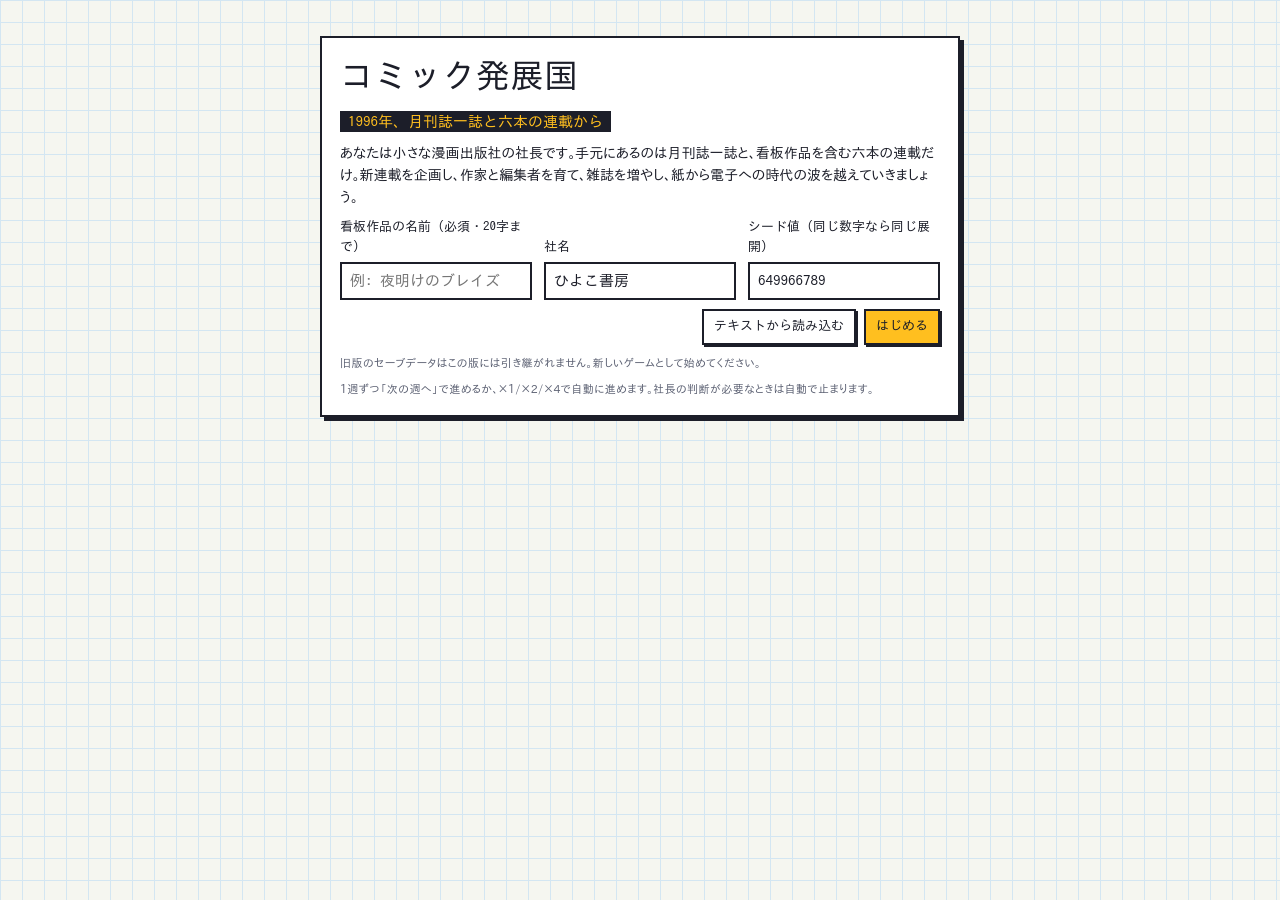
==== commit 81363913: "コミック発展国を仕様書v1.1に沿って作り直す 週単位のターン、物語タイプ×題材の相性、読者層ごとの単行本市場、 ライバル4社、段階式の映像化を仕様書第1.1版どおりに実装した。 旧版のセーブは引き継" ====
--- a/comic-hatten/index.html
+++ b/comic-hatten/index.html
@@ -1,1014 +1,13103 @@
-<!doctype html>
-<html lang="ja">
-<head>
-<meta charset="utf-8">
-<meta name="viewport" content="width=device-width,initial-scale=1">
-<title>コミック発展国</title>
-<link rel="preconnect" href="https://fonts.googleapis.com">
-<link rel="preconnect" href="https://fonts.gstatic.com" crossorigin>
-<link rel="stylesheet" href="https://fonts.googleapis.com/css2?family=DotGothic16&family=M+PLUS+Rounded+1c:wght@400;700&display=swap">
-<style>
-/* Layout: 原稿用紙の上に「コマ」型パネル。主役は編集部のドット絵、その下に雑誌ごとの連載ラインナップ */
+<!doctype html><html lang="ja"><head><meta charset="utf-8"><meta name="viewport" content="width=device-width,initial-scale=1"><title>コミック発展国</title><style>
+/* ui.css — コミック発展国 v2 (builder B6). Palette and koma panels ported from the previous version (L5).
+   Light tokens on :root; dark under prefers-color-scheme guarded by :root:not([data-theme="light"]) and :root[data-theme="dark"].
+   Local font stacks only (no network). PERF: common Linux Japanese families (IPA, VL, Takao, WenQuanYi) close each stack, so a
+   Linux browser without the earlier fonts takes one listed CJK font instead of a system fallback per character (~50 ms of layout per
+   screen switch in headless Chromium). Mac and Windows still match the earlier families first. */
 :root{
   --paper:#f5f6f0; --panel:#ffffff; --panel2:#eef1f4; --ink:#1c1e29; --muted:#5b6072; --guide:#d3e6f2;
   --accent:#ffbf1f; --accent-ink:#1c1e29; --good:#1d7a42; --bad:#cf3434; --warn:#9c5c00; --on-fill:#fff;
   --p-st:#3a6fd0; --p-art:#d9473b; --p-ch:#c99200; --p-dir:#23894c;
   --shonen:#e8801a; --otona:#1f8378; --shojo:#c8418a; --all:#6a55c9;
-  --wall:#cfe3ea; --floor1:#d9b98c; --floor2:#cfae7f;
-  --font-pixel:"DotGothic16","Osaka-Mono","MS Gothic",monospace;
-  --font-body:"M PLUS Rounded 1c","Hiragino Maru Gothic ProN","Yu Gothic",sans-serif;
+  --seg0:#e8801a; --seg1:#c8418a; --seg2:#1f8378; --seg3:#a0522d; --seg4:#6a55c9; --seg5:#2f8fbf;
+  --own-bg:#e6f3ea; --est-bg:#f1f0fb; --wall:#cfe3ea; --floor1:#d9b98c; --floor2:#cfae7f; --shadow:#1c1e29;
+  --font-pixel:"DotGothic16","Osaka-Mono","MS Gothic","Noto Sans Mono CJK JP","IPAGothic","VL Gothic","TakaoGothic","WenQuanYi Zen Hei Mono",monospace;
+  --font-body:"M PLUS Rounded 1c","Hiragino Maru Gothic ProN","Hiragino Sans","Yu Gothic","Meiryo","Noto Sans CJK JP","IPAPGothic","VL PGothic","TakaoPGothic","WenQuanYi Zen Hei",sans-serif;
+  color-scheme:light;
 }
 @media (prefers-color-scheme: dark){:root:not([data-theme="light"]){
-  --paper:#161925; --panel:#20253a; --panel2:#2a304a; --ink:#e6e8f2; --muted:#a2a7bd; --guide:#222a40;
+  --paper:#161925; --panel:#20253a; --panel2:#2a304a; --ink:#e6e8f2; --muted:#a2a7bd; --guide:#2a3350;
   --accent:#ffc63d; --accent-ink:#1c1e29; --good:#5ccf86; --bad:#ff6d6d; --warn:#f0a73a; --on-fill:#1c1e29;
   --p-st:#6f9bff; --p-art:#ff7a6b; --p-ch:#ffcf4a; --p-dir:#5ccf86;
   --shonen:#ff9a3d; --otona:#3cc0b0; --shojo:#f070b0; --all:#9b88ff;
-  --wall:#2c3f55; --floor1:#5a4630; --floor2:#52402b; color-scheme:dark}}
+  --seg0:#ff9a3d; --seg1:#f070b0; --seg2:#3cc0b0; --seg3:#e09060; --seg4:#9b88ff; --seg5:#5cb8e6;
+  --own-bg:#1f3a2c; --est-bg:#2b2a48; --wall:#2c3f55; --floor1:#5a4630; --floor2:#52402b; --shadow:#05060a; color-scheme:dark}}
 :root[data-theme="dark"]{
-  --paper:#161925; --panel:#20253a; --panel2:#2a304a; --ink:#e6e8f2; --muted:#a2a7bd; --guide:#222a40;
+  --paper:#161925; --panel:#20253a; --panel2:#2a304a; --ink:#e6e8f2; --muted:#a2a7bd; --guide:#2a3350;
   --accent:#ffc63d; --accent-ink:#1c1e29; --good:#5ccf86; --bad:#ff6d6d; --warn:#f0a73a; --on-fill:#1c1e29;
   --p-st:#6f9bff; --p-art:#ff7a6b; --p-ch:#ffcf4a; --p-dir:#5ccf86;
   --shonen:#ff9a3d; --otona:#3cc0b0; --shojo:#f070b0; --all:#9b88ff;
-  --wall:#2c3f55; --floor1:#5a4630; --floor2:#52402b; color-scheme:dark}
+  --seg0:#ff9a3d; --seg1:#f070b0; --seg2:#3cc0b0; --seg3:#e09060; --seg4:#9b88ff; --seg5:#5cb8e6;
+  --own-bg:#1f3a2c; --est-bg:#2b2a48; --wall:#2c3f55; --floor1:#5a4630; --floor2:#52402b; --shadow:#05060a; color-scheme:dark}
+
 *{box-sizing:border-box}
-body{background-color:var(--paper);color:var(--ink);font-family:var(--font-body);font-size:14px;line-height:1.55;
-  background-image:linear-gradient(var(--guide) 1px,transparent 1px),linear-gradient(90deg,var(--guide) 1px,transparent 1px);background-size:22px 22px}
-#app{max-width:1180px;margin:0 auto;padding:12px 16px 40px;display:flex;flex-direction:column;gap:12px}
-.koma{background:var(--panel);border:2.5px solid var(--ink);box-shadow:4px 4px 0 var(--ink)}
-button,select{font-family:var(--font-pixel);font-size:13px;color:var(--accent-ink);background:var(--accent);border:2px solid var(--ink);box-shadow:2px 2px 0 var(--ink);padding:4px 9px;cursor:pointer;line-height:1.3}
-button:hover{filter:brightness(1.06)}
-button:active{transform:translate(2px,2px);box-shadow:none}
+html{-webkit-text-size-adjust:100%;text-size-adjust:100%}
+body{margin:0;background-color:var(--paper);color:var(--ink);font-family:var(--font-body);font-size:14px;line-height:1.55;
+  background-image:linear-gradient(var(--guide) 1px,transparent 1px),linear-gradient(90deg,var(--guide) 1px,transparent 1px);background-size:22px 22px;
+  overflow-x:hidden}
+a{color:inherit}
+h1,h2,h3,h4{font-family:var(--font-pixel);font-weight:400;margin:0;line-height:1.3;text-wrap:balance}
+p{margin:0}
+small{font-size:12px}
+
+/* ---------- shell ---------- */
+#app{max-width:1280px;margin:0 auto;padding:12px 16px 40px;display:grid;grid-template-columns:minmax(0,1fr);gap:12px;align-items:start}
+#app>*{min-width:0}
+#view{display:flex;flex-direction:column;gap:14px;min-width:0}
+@media (min-width:900px){
+  #app{grid-template-columns:172px minmax(0,1fr);grid-template-areas:"top top" "nav view"}
+  #top{grid-area:top} #nav{grid-area:nav;position:sticky;top:12px} #view{grid-area:view}
+  .nav-phone{display:none!important}
+}
+@media (max-width:899px){
+  #app{padding-bottom:92px}
+  .nav-desk{display:none!important}
+  #nav{position:fixed;left:0;right:0;bottom:0;z-index:20}
+}
+#app.no-game #nav,#app.no-game #top{display:none}
+#app.no-game{grid-template-columns:minmax(0,1fr);grid-template-areas:"view"}
+
+.koma{background:var(--panel);border:2.5px solid var(--ink);box-shadow:4px 4px 0 var(--shadow)}
+.card{padding:12px;display:flex;flex-direction:column;gap:9px;min-width:0}
+.card>h2{font-size:18px}
+.card>h3,.sub-h{font-size:15px}
+.koma>h3.bar-h{font-size:14px;margin:0;padding:6px 10px;background:var(--ink);color:var(--paper);letter-spacing:.06em}
+
+/* ---------- controls ---------- */
+button,select,.btn{font-family:var(--font-pixel);font-size:13px;color:var(--accent-ink);background:var(--accent);border:2px solid var(--ink);
+  box-shadow:2px 2px 0 var(--shadow);padding:5px 10px;cursor:pointer;line-height:1.3;min-height:36px;text-decoration:none;display:inline-flex;align-items:center;
+  justify-content:center;gap:4px;white-space:normal;text-align:center;max-width:100%}
+button:hover,.btn:hover{filter:brightness(1.06)}
+button:active,.btn:active{transform:translate(2px,2px);box-shadow:none}
 button:disabled{background:var(--panel2);color:var(--muted);cursor:not-allowed;box-shadow:none;border-color:var(--muted)}
-button.sub{background:var(--panel);color:var(--ink)}
+button.sub,.btn.sub{background:var(--panel);color:var(--ink)}
 button.danger{background:var(--panel);color:var(--bad);border-color:var(--bad);box-shadow:2px 2px 0 var(--bad)}
-button.link{background:none;border:none;box-shadow:none;padding:0;font-family:var(--font-body);font-weight:700;font-size:15px;color:var(--ink);text-align:left;text-decoration:underline dotted var(--muted);text-underline-offset:3px}
-select{background:var(--panel);color:var(--ink);box-shadow:none}
-button:focus-visible,select:focus-visible,input:focus-visible{outline:3px solid var(--shojo);outline-offset:2px}
-input[type=text]{font-family:var(--font-pixel);font-size:15px;padding:6px 8px;border:2px solid var(--ink);background:var(--panel);color:var(--ink);width:100%}
-.top{display:flex;flex-wrap:wrap;align-items:center;gap:8px 18px;padding:8px 12px}
-.top .co{font-family:var(--font-pixel);font-size:20px}
+button.sub:disabled,button.danger:disabled{background:var(--panel2);color:var(--muted);border-color:var(--muted);box-shadow:none}  /* QA: a disabled 返済/解雇 looked enabled */
+button.small,.btn.small{font-size:12px;padding:2px 8px;min-height:32px}
+select{background:var(--panel);color:var(--ink);box-shadow:none;max-width:100%;min-width:0;white-space:nowrap;overflow:hidden;text-overflow:ellipsis;justify-content:flex-start;text-align:left}
+input[type=text],input[type=number],input[type=search],textarea{font-family:var(--font-pixel);font-size:15px;padding:6px 8px;border:2px solid var(--ink);
+  background:var(--panel);color:var(--ink);width:100%;min-width:0;min-height:38px}
+input[type=number]{max-width:9em}
+input[type=range]{width:100%;accent-color:var(--shojo)}
+input[type=checkbox],input[type=radio]{width:18px;height:18px;accent-color:var(--shojo);vertical-align:-3px}
+textarea{min-height:120px;font-size:12px;font-family:monospace;word-break:break-all}
+button:focus-visible,select:focus-visible,input:focus-visible,textarea:focus-visible,a:focus-visible,summary:focus-visible{outline:3px solid var(--shojo);outline-offset:2px}
+a.link,button.link{background:none;border:none;box-shadow:none;padding:0;min-height:0;font-family:var(--font-body);font-weight:700;color:var(--ink);text-align:left;
+  text-decoration:underline dotted var(--muted);text-underline-offset:3px;cursor:pointer;display:inline}
+label.ck{display:inline-flex;align-items:center;gap:6px;min-height:36px;cursor:pointer}
+.field{display:flex;flex-direction:column;gap:4px;min-width:0}
+.field>label,.field>.lb{font-family:var(--font-pixel);font-size:13px}
+.form{display:grid;grid-template-columns:repeat(auto-fit,minmax(min(100%,180px),1fr));gap:8px 12px;align-items:end}
+.form .field.wide{grid-column:1/-1}
+.ckgrid{display:grid;grid-template-columns:repeat(auto-fill,minmax(min(100%,150px),1fr));gap:2px 8px;max-height:220px;overflow-y:auto;border:2px solid var(--guide);padding:4px 8px}
+details>summary{cursor:pointer;font-family:var(--font-pixel);font-size:13px;min-height:36px;display:flex;align-items:center;gap:6px;list-style:none}
+details>summary::-webkit-details-marker{display:none}
+details>summary::before{content:'▶';font-size:10px;transition:transform .1s}
+details[open]>summary::before{transform:rotate(90deg)}
+details.box{border:2px dashed var(--guide);padding:4px 8px}
+
+/* ---------- header ---------- */
+.top{display:flex;flex-wrap:wrap;align-items:center;gap:6px 16px;padding:8px 12px}
+.top .co{font-family:var(--font-pixel);font-size:19px;max-width:100%;overflow-wrap:anywhere}
 .top .stat{display:flex;flex-direction:column;line-height:1.15}
-.top .stat small{font-size:11px;color:var(--muted);letter-spacing:.08em}
-.top .stat b{font-family:var(--font-pixel);font-size:17px;font-weight:400;font-variant-numeric:tabular-nums}
-.top .speed{margin-left:auto;display:flex;gap:4px}
-.top .speed button{min-width:40px}
+.top .stat small{font-size:11px;color:var(--muted);letter-spacing:.06em}
+.top .stat b{font-family:var(--font-pixel);font-size:16px;font-weight:400;font-variant-numeric:tabular-nums;white-space:nowrap}
+.top .speed{margin-left:auto;display:flex;gap:4px;flex-wrap:wrap}
+.top .speed button{min-width:40px;min-height:40px}
 .top .speed button.on{background:var(--ink);color:var(--paper)}
-.stage{display:grid;grid-template-columns:1fr;gap:12px}
-@media(min-width:900px){.stage{grid-template-columns:minmax(0,1.5fr) minmax(0,1fr)}}
-.office{padding:0;overflow:hidden;background:var(--panel2);display:flex;justify-content:center}
-.office canvas{display:block;width:100%;height:auto;image-rendering:pixelated}
-.side{display:flex;flex-direction:column;min-width:0}
-.side h3{font-family:var(--font-pixel);font-weight:400;font-size:14px;margin:0;padding:6px 10px;background:var(--ink);color:var(--paper);letter-spacing:.08em}
-.ticker{padding:6px 10px;display:flex;flex-direction:column;gap:1px;max-height:230px;overflow-y:auto;font-size:13px}
-.ticker div{border-bottom:1px dashed var(--guide);padding:2px 0}
-.ticker .d{font-family:var(--font-pixel);color:var(--muted);font-size:11px;margin-right:6px}
-.ticker .hot{color:var(--warn)} .ticker .good{color:var(--good)} .ticker .badl{color:var(--bad)}
-.sales{padding:6px 10px;display:flex;flex-direction:column;gap:3px;font-size:13px;max-height:120px;overflow-y:auto}
-.sales .row{justify-content:space-between}
-nav.tabs{display:flex;gap:6px;flex-wrap:wrap}
-nav.tabs button{background:var(--panel);color:var(--ink);font-size:15px;padding:6px 14px}
-nav.tabs button.on{background:var(--ink);color:var(--paper)}
-.view{display:flex;flex-direction:column;gap:14px}
-.grid2{display:grid;grid-template-columns:repeat(auto-fit,minmax(min(100%,340px),1fr));gap:14px}
-.card{padding:12px;display:flex;flex-direction:column;gap:9px;min-width:0}
-.card h2{margin:0;font-family:var(--font-pixel);font-weight:400;font-size:19px;text-wrap:balance}
-.row{display:flex;flex-wrap:wrap;gap:6px 10px;align-items:center}
-.chip{font-family:var(--font-pixel);font-size:12px;padding:1px 7px;border:2px solid currentColor;line-height:1.4;white-space:nowrap}
-.chip.fill{color:var(--on-fill)}
+.badge{font-family:var(--font-pixel);font-size:12px;border:2px solid currentColor;padding:1px 7px;white-space:nowrap;text-decoration:none;display:inline-flex;align-items:center;min-height:28px}
+.badge.alert{background:var(--bad);color:#fff;border-color:var(--bad)}
+.badge.warnb{background:var(--warn);color:#fff;border-color:var(--warn)}
+.badge.calm{color:var(--muted)}
+@media (max-width:899px){
+  .top{gap:4px 10px;padding:6px 8px}
+  .top .co{font-size:16px;flex:1 1 100%}
+  .top .stat b{font-size:14px}
+  .top .speed{margin-left:0;width:100%;justify-content:space-between}
+  .top .speed button{flex:1 1 0;min-width:0;padding:4px 2px;white-space:nowrap;font-size:13px}
+  .top .speed button[data-ui="step"]{flex:2.2 1 0}
+}
+
+/* ---------- nav ---------- */
+.nav-desk{display:flex;flex-direction:column;gap:5px}
+.nav-desk a{font-family:var(--font-pixel);font-size:14px;background:var(--panel);color:var(--ink);border:2px solid var(--ink);box-shadow:2px 2px 0 var(--shadow);
+  padding:6px 10px;text-decoration:none;min-height:38px;display:flex;align-items:center;justify-content:space-between;gap:6px}
+.nav-desk a.on{background:var(--ink);color:var(--paper)}
+.nav-desk .sep{height:4px}
+.nav-phone{display:grid;grid-template-columns:repeat(6,minmax(0,1fr));background:var(--panel);border-top:2.5px solid var(--ink);padding:4px 4px calc(4px + env(safe-area-inset-bottom))}
+.nav-phone a,.nav-phone button{font-family:var(--font-pixel);font-size:12px;color:var(--ink);background:none;border:none;box-shadow:none;min-height:48px;display:flex;
+  flex-direction:column;align-items:center;justify-content:center;text-decoration:none;gap:1px;padding:2px}
+.nav-phone .ic{font-size:17px;line-height:1;position:relative}
+.nav-phone .ic .nb{position:absolute;top:-7px;left:calc(100% - 4px);font-size:10px;padding:0 4px}
+.nav-phone .lb{font-size:11px;white-space:nowrap;max-width:100%;overflow:hidden;text-overflow:ellipsis}
+.nav-phone .on{background:var(--ink);color:var(--paper)}
+.nb{font-family:var(--font-pixel);font-size:11px;background:var(--bad);color:#fff;padding:0 5px;border-radius:8px;line-height:1.5}
+.sheet{display:grid;grid-template-columns:repeat(3,minmax(0,1fr));gap:8px}
+.sheet a{min-height:56px;display:flex;align-items:center;justify-content:space-between;gap:4px;white-space:normal;text-align:left;overflow-wrap:anywhere}
+@media (max-width:420px){.sheet{grid-template-columns:repeat(2,minmax(0,1fr))}}
+
+/* ---------- common blocks ---------- */
+.row{display:flex;flex-wrap:wrap;gap:6px 10px;align-items:center;min-width:0}
+.row.between{justify-content:space-between}
+.col{display:flex;flex-direction:column;gap:6px;min-width:0}
+.grid2{display:grid;grid-template-columns:repeat(auto-fit,minmax(min(100%,330px),1fr));gap:14px}
+@media (min-width:1000px){#view .grid2>.span2{grid-column:span 2}}
+.grid3{display:grid;grid-template-columns:repeat(auto-fit,minmax(min(100%,240px),1fr));gap:12px}
+.stage{display:grid;grid-template-columns:minmax(0,1fr);gap:12px}
+@media (min-width:900px){.stage{grid-template-columns:minmax(0,1.45fr) minmax(0,1fr)}}
+.side{display:flex;flex-direction:column;gap:12px;min-width:0}
+.office{padding:0;overflow:hidden;background:var(--panel2);display:flex;justify-content:center;align-items:center;align-self:start}
+.office canvas{display:block;width:100%;height:auto;image-rendering:pixelated;image-rendering:crisp-edges}
 .k{font-size:11px;color:var(--muted);letter-spacing:.04em}
 .num{font-family:var(--font-pixel);font-variant-numeric:tabular-nums}
+.big{font-family:var(--font-pixel);font-size:28px;line-height:1.1;font-variant-numeric:tabular-nums;overflow-wrap:anywhere}
 .muted{color:var(--muted)} .good{color:var(--good)} .bad{color:var(--bad)} .warn{color:var(--warn)}
-.kv{display:grid;grid-template-columns:repeat(auto-fit,minmax(100px,1fr));gap:6px 12px}
-.kv div{display:flex;flex-direction:column}
-.kv b{font-family:var(--font-pixel);font-weight:400;font-size:16px;font-variant-numeric:tabular-nums}
-.bar{height:9px;border:2px solid var(--ink);background:var(--panel2);position:relative;min-width:40px;flex:1}
-.bar span{position:absolute;inset:0 auto 0 0;background:var(--accent)}
-.bar.st span{background:var(--good)} .bar.st.low span{background:var(--bad)} .bar.kb span{background:var(--shojo)}
-.bars{display:grid;grid-template-columns:auto 1fr auto;gap:3px 8px;align-items:center;font-size:12px}
-.tag{font-size:11px;font-family:var(--font-pixel);background:var(--ink);color:var(--paper);padding:0 5px;white-space:nowrap}
-.tag.hot{background:var(--shojo)} .tag.warn{background:var(--warn)} .tag.gold{background:var(--accent);color:var(--accent-ink)} .tag.blue{background:var(--p-st)}
-.serial{display:grid;grid-template-columns:34px minmax(0,1fr);gap:4px 10px;padding:9px 0;border-top:2px dashed var(--guide)}
-.serial:first-child{border-top:none}
-.rank{font-family:var(--font-pixel);font-size:18px;width:34px;height:34px;display:grid;place-items:center;border:2px solid var(--ink);background:var(--panel2)}
+.kv{display:grid;grid-template-columns:repeat(auto-fit,minmax(min(100%,118px),1fr));gap:6px 12px}
+.kv>div{display:flex;flex-direction:column;min-width:0}
+.kv b{font-family:var(--font-pixel);font-weight:400;font-size:15px;font-variant-numeric:tabular-nums;overflow-wrap:anywhere}
+.kv b small{display:block;font-size:11px}
+.chip{font-family:var(--font-pixel);font-size:12px;padding:1px 7px;border:2px solid currentColor;line-height:1.4;white-space:nowrap;display:inline-block}
+.tag{font-size:11px;font-family:var(--font-pixel);background:var(--ink);color:var(--paper);padding:1px 6px;white-space:nowrap;display:inline-block;line-height:1.5}
+.tag.hot{background:var(--shojo);color:#fff} .tag.warn{background:var(--warn);color:#fff} .tag.gold{background:var(--accent);color:var(--accent-ink)}
+.tag.blue{background:var(--p-st);color:#fff} .tag.good{background:var(--good);color:var(--on-fill)} .tag.bad{background:var(--bad);color:#fff}
+.tag.line{background:none;color:var(--ink);border:1px solid var(--ink)}
+.tag.own{background:var(--good);color:var(--on-fill)}
+.burst{font-family:var(--font-pixel);display:inline-block;background:var(--accent);color:var(--accent-ink);border:2px solid var(--ink);padding:2px 10px;font-size:13px;align-self:flex-start;transform:rotate(-2deg)}
+.hint{border:2px dashed var(--p-st);background:var(--panel);padding:8px 10px;display:flex;gap:8px;align-items:flex-start}
+.hint::before{content:'ヒント';font-family:var(--font-pixel);font-size:11px;background:var(--p-st);color:#fff;padding:0 5px;white-space:nowrap}
+.prep{border-style:dashed}
+.prep b{font-family:var(--font-pixel)}
+.empty{border:2px dashed var(--muted);padding:10px;color:var(--muted);text-align:center}
+.lst{display:flex;flex-direction:column;gap:2px;font-size:13px}
+.lst>div,.lst>a{border-bottom:1px dashed var(--guide);padding:4px 0;display:flex;gap:8px;align-items:baseline;justify-content:space-between;flex-wrap:wrap;text-decoration:none}
+.lst>a:hover{background:var(--panel2)}
+.lst .d{font-family:var(--font-pixel);color:var(--muted);font-size:11px;white-space:nowrap}
+.ticker{padding:6px 10px;display:flex;flex-direction:column;gap:1px;max-height:260px;overflow-y:auto;font-size:13px}
+.ticker>div{border-bottom:1px dashed var(--guide);padding:3px 0}
+.ticker .d{font-family:var(--font-pixel);color:var(--muted);font-size:11px;margin-right:6px}
+.p-urgent{color:var(--bad)} .p-log{color:var(--muted)}
+.tabs{display:flex;gap:6px;flex-wrap:wrap}
+.tabs a{font-family:var(--font-pixel);font-size:13px;background:var(--panel);color:var(--ink);border:2px solid var(--ink);padding:4px 12px;text-decoration:none;min-height:36px;display:inline-flex;align-items:center;gap:5px}
+.tabs a.on{background:var(--ink);color:var(--paper)}
+.toolbar{display:flex;gap:6px;flex-wrap:wrap;align-items:center}
+.head{display:flex;flex-wrap:wrap;gap:6px 12px;align-items:baseline;justify-content:space-between}
+.head h2{font-size:20px}
+.crumb{font-size:12px;color:var(--muted)}
+.crumb a{color:var(--muted)}
+
+/* bars */
+.bar{height:10px;border:2px solid var(--ink);background:var(--panel2);position:relative;min-width:40px;flex:1}
+.bar>span{position:absolute;inset:0 auto 0 0;background:var(--accent)}
+.bar.good>span{background:var(--good)} .bar.bad>span{background:var(--bad)} .bar.pink>span{background:var(--shojo)} .bar.blue>span{background:var(--p-st)}
+.col>.bar{flex:none;width:100%;height:10px}
+.bars{display:grid;grid-template-columns:auto minmax(0,1fr) auto;gap:3px 8px;align-items:center;font-size:12px}
+.segs{display:grid;grid-template-columns:3.2em minmax(0,1fr) 3.4em;gap:2px 8px;align-items:center;font-size:12px}
+.segs .sb{height:10px;border:1px solid var(--ink);background:var(--panel2);position:relative}
+.segs .sb>i{position:absolute;inset:0 auto 0 0}
+.seg0{background:var(--seg0)} .seg1{background:var(--seg1)} .seg2{background:var(--seg2)} .seg3{background:var(--seg3)} .seg4{background:var(--seg4)} .seg5{background:var(--seg5)}
+.share{display:flex;height:14px;border:2px solid var(--ink);overflow:hidden}
+.share>i{height:100%}
+.stars{font-family:var(--font-pixel);color:var(--p-ch);letter-spacing:1px;white-space:nowrap}
+.stars .off{color:var(--muted);opacity:.5}
+.pm{display:flex;gap:4px;font-family:var(--font-pixel);font-size:12px;flex-wrap:wrap}
+.pm span{border:1px solid var(--guide);padding:0 4px;min-width:38px;text-align:center;font-variant-numeric:tabular-nums}
+
+/* tables */
+.scroll{overflow-x:auto;-webkit-overflow-scrolling:touch;max-width:100%}
+table.t{border-collapse:collapse;font-size:12px;width:100%}
+table.t th,table.t td{border-bottom:1px solid var(--guide);padding:4px 6px;text-align:right;white-space:nowrap;font-variant-numeric:tabular-nums;vertical-align:top}
+table.t td button{white-space:nowrap}
+table.t th{font-weight:400;color:var(--muted);font-family:var(--font-pixel)}
+table.t td:first-child,table.t th:first-child{text-align:left}
+table.t td.l,table.t th.l{text-align:left;white-space:normal;min-width:7em}
+table.t tr.own td{background:var(--own-bg)}
+table.t tr.sum td{font-weight:700;border-top:2px solid var(--ink)}
+table.t.mkt .co span{white-space:nowrap}
+@media (max-width:899px){
+  table.t.mkt td:first-child,table.t.mkt th:first-child{position:sticky;left:0;z-index:1;background:var(--panel);min-width:8.5em;max-width:11em;white-space:normal;box-shadow:2px 0 0 var(--guide)}
+  table.t.mkt tr.own td:first-child{background:var(--own-bg)}
+}
+.est{background:var(--est-bg);padding:0 4px;white-space:normal}
+.est small{color:var(--muted)}
+
+/* cards for entities */
+.ent{border-top:2px dashed var(--guide);padding:9px 0;display:grid;grid-template-columns:38px minmax(0,1fr);gap:4px 10px}
+.ent:first-child{border-top:none}
+.ent .bd{min-width:0;display:flex;flex-direction:column;gap:3px}
+.ent .acts{grid-column:2;display:flex;flex-wrap:wrap;gap:5px;align-items:center}
+.rank{font-family:var(--font-pixel);font-size:17px;width:36px;height:36px;display:grid;place-items:center;border:2px solid var(--ink);background:var(--panel2)}
 .rank.r1{background:var(--accent);color:var(--accent-ink)}
 .rank.low{background:var(--panel);color:var(--bad);border-color:var(--bad)}
-.serial .body{min-width:0;display:flex;flex-direction:column;gap:3px}
-.serial .acts{grid-column:2;display:flex;flex-wrap:wrap;gap:5px;align-items:center}
-.serial .acts button{font-size:12px;padding:2px 7px}
-.pm{display:flex;gap:4px;font-family:var(--font-pixel);font-size:12px}
-.pm span{border:1px solid var(--guide);padding:0 4px;min-width:38px;text-align:center;font-variant-numeric:tabular-nums}
-.c-st{color:var(--p-st)} .c-art{color:var(--p-art)} .c-ch{color:var(--p-ch)} .c-dir{color:var(--p-dir)}
-.empty{border:2px dashed var(--muted);padding:8px 10px;display:flex;justify-content:space-between;align-items:center;gap:8px;color:var(--muted)}
-.share{display:flex;height:22px;border:2px solid var(--ink);overflow:hidden}
-.share span{height:100%;display:flex;align-items:center;justify-content:center;font-family:var(--font-pixel);font-size:11px;overflow:hidden;white-space:nowrap}
-.legend{display:flex;flex-wrap:wrap;gap:4px 12px;font-size:12px}
-.legend i{display:inline-block;width:10px;height:10px;margin-right:4px;border:1px solid var(--ink);vertical-align:-1px}
-table.t{border-collapse:collapse;font-size:12px;width:100%}
-table.t th,table.t td{border-bottom:1px solid var(--guide);padding:4px 6px;text-align:right;white-space:nowrap;font-variant-numeric:tabular-nums}
-table.t th{font-weight:400;color:var(--muted);font-family:var(--font-pixel)}
-table.t td:first-child,table.t th:first-child{text-align:left;white-space:normal;min-width:140px}
-table.note{border-collapse:collapse;font-family:var(--font-pixel);font-size:12px}
-table.note th,table.note td{border:1px solid var(--guide);padding:3px 5px;text-align:center;white-space:nowrap}
-table.note th{font-weight:400;color:var(--muted)}
-.scroll{overflow-x:auto}
-.lst{display:flex;flex-direction:column;gap:4px;font-size:13px}
-.lst .me{font-weight:700;color:var(--good)}
-.person{display:flex;flex-direction:column;gap:6px;border-top:2px dashed var(--guide);padding-top:8px}
-#modal{position:fixed;inset:0;background:rgba(10,12,20,.55);display:flex;align-items:center;justify-content:center;padding:16px;z-index:10}
+.state-ready{color:var(--good)} .state-wip{color:var(--warn)} .state-short{color:var(--bad);font-weight:700}
+.opts{display:grid;grid-template-columns:repeat(auto-fit,minmax(min(100%,160px),1fr));gap:8px}
+.opt{border:2px solid var(--ink);padding:8px;background:var(--panel);color:var(--ink);text-align:left;box-shadow:none;font-family:var(--font-body);display:flex;
+  flex-direction:column;gap:3px;align-items:stretch;justify-content:flex-start;min-height:44px}
+.opt.sel{background:var(--accent);color:var(--accent-ink);box-shadow:3px 3px 0 var(--shadow)}
+.opt.locked{opacity:.55;border-style:dashed}
+.opt b{font-family:var(--font-pixel);font-weight:400;font-size:14px}
+.opt small{font-size:11px;opacity:.9}
+.picker{display:grid;grid-template-columns:repeat(auto-fill,minmax(min(100%,150px),1fr));gap:6px}
+.choice{border:2px solid var(--ink);padding:8px 10px;display:flex;flex-direction:column;gap:6px;background:var(--panel)}
+.choice.rec{border-color:var(--good)}
+.choice h4{font-size:15px}
+.effects{display:grid;grid-template-columns:repeat(auto-fit,minmax(min(100%,190px),1fr));gap:6px 12px;font-size:12px}
+.effects>div{border-left:3px solid var(--guide);padding-left:6px}
+
+/* breakdown funnel */
+.funnel{display:flex;flex-direction:column;gap:2px;font-size:12px}
+.funnel>div{display:grid;grid-template-columns:minmax(0,15em) minmax(0,1fr) 6.5em;gap:6px;align-items:center}
+@media (max-width:520px){.funnel>div{grid-template-columns:minmax(0,1.4fr) minmax(0,1fr) 5.5em}}
+.funnel .fb.ok>i{background:var(--good)}
+.funnel .fb{height:9px;background:var(--panel2);border:1px solid var(--ink);position:relative}
+.funnel .fb>i{position:absolute;inset:0 auto 0 0;background:var(--p-st)}
+.funnel .neg>i{background:var(--bad)}
+.funnel .num{text-align:right}
+
+/* calendar */
+.cal{display:grid;grid-template-columns:repeat(auto-fill,minmax(min(100%,150px),1fr));gap:8px}
+.cal .wk{border:2px solid var(--ink);background:var(--panel);padding:6px;display:flex;flex-direction:column;gap:4px;min-height:84px}
+.cal .wk.now{border-color:var(--accent);box-shadow:3px 3px 0 var(--accent)}
+.cal .wk h4{font-size:12px;color:var(--muted)}
+.cal .it{font-size:12px;border-left:4px solid var(--muted);padding-left:5px}
+.cal .it.own{border-left-color:var(--good)}
+.cal .it.riv{border-left-color:var(--p-art)}
+
+/* charts */
+svg.chart{width:100%;height:auto;max-height:180px;display:block}
+svg.chart .ax{stroke:var(--guide);stroke-width:1}
+svg.chart .ln{fill:none;stroke:var(--p-st);stroke-width:2.5}
+svg.chart .ln2{fill:none;stroke:var(--p-art);stroke-width:2;stroke-dasharray:4 3}
+svg.chart .dt{fill:var(--p-st)}
+svg.chart .dt2{fill:var(--p-art)}
+svg.chart text{fill:var(--muted);font-size:10px;font-family:var(--font-pixel)}
+svg.chart .zero{stroke:var(--bad);stroke-width:1;stroke-dasharray:3 3}
+
+/* modal & toast */
+#modal{position:fixed;inset:0;background:rgba(10,12,20,.6);display:flex;align-items:center;justify-content:center;padding:16px;z-index:40}
 #modal[hidden]{display:none}
-#modal .box{max-width:600px;width:100%;max-height:calc(100% - 20px);overflow-y:auto;overscroll-behavior:contain;padding:16px;display:flex;flex-direction:column;gap:12px}
-#modal .box.wide{max-width:820px}
-#modal h2{margin:0;font-family:var(--font-pixel);font-weight:400;font-size:22px;text-wrap:balance}
-.burst{font-family:var(--font-pixel);display:inline-block;background:var(--accent);color:var(--accent-ink);border:2px solid var(--ink);padding:2px 10px;font-size:13px;align-self:flex-start;transform:rotate(-2deg)}
-.opts{display:grid;grid-template-columns:repeat(auto-fit,minmax(min(100%,150px),1fr));gap:8px}
-.opt{border:2px solid var(--ink);padding:8px;background:var(--panel);color:var(--ink);text-align:left;box-shadow:none;font-family:var(--font-body);display:flex;flex-direction:column;gap:2px}
-.opt.sel{background:var(--accent);color:var(--accent-ink);box-shadow:3px 3px 0 var(--ink)}
-.opt b{font-family:var(--font-pixel);font-weight:400;font-size:15px}
-.opt small{font-size:11px;opacity:.85}
-.field{display:flex;flex-direction:column;gap:5px}
-.field>label,.field>.lb{font-family:var(--font-pixel);font-size:13px}
-.pillset{display:flex;flex-wrap:wrap;gap:5px}
-.pillset button{background:var(--panel);color:var(--ink);box-shadow:none;font-size:13px;padding:3px 8px}
-.pillset button.sel{background:var(--accent);color:var(--accent-ink);box-shadow:2px 2px 0 var(--ink)}
-.pillset button .s{font-size:11px;margin-left:3px}
-.dirs{display:grid;grid-template-columns:auto auto 1fr auto;gap:5px 8px;align-items:center}
-.dirs .pips{display:flex;gap:3px}
-.dirs .pips i{width:14px;height:14px;border:2px solid var(--ink)}
-.dirs .pips i.on{background:var(--shojo)}
+#modal .box{max-width:620px;width:100%;max-height:calc(100% - 16px);overflow-y:auto;overscroll-behavior:contain;padding:16px;display:flex;flex-direction:column;gap:12px}
+#modal .box.wide{max-width:860px}
+#modal h2{font-size:21px}
 .foot{display:flex;flex-wrap:wrap;gap:8px;justify-content:flex-end}
-.title-hero{font-family:var(--font-pixel);font-size:36px;line-height:1.1;margin:0}
-.title-hero span{display:inline-block;background:var(--ink);color:var(--accent);padding:2px 8px;margin-top:6px;font-size:16px}
-.cand{display:grid;grid-template-columns:auto minmax(0,1fr);gap:4px 10px;align-items:start;border:2px solid var(--ink);padding:6px 8px;background:var(--panel);color:var(--ink);text-align:left;box-shadow:none;font-family:var(--font-body)}
-.cand.sel{background:var(--accent);color:var(--accent-ink);box-shadow:3px 3px 0 var(--ink)}
-.cand .cb{width:18px;height:18px;border:2px solid currentColor;display:grid;place-items:center;font-family:var(--font-pixel);font-size:13px}
-.cand b{font-size:14px}
-.cand small{font-size:11px;opacity:.85;display:block}
-.cands{display:flex;flex-direction:column;gap:6px}
-.sec{font-family:var(--font-pixel);font-size:13px;letter-spacing:.06em;color:var(--muted);margin-top:4px}
-.era{font-family:var(--font-pixel);font-size:12px;display:inline-block;background:var(--p-st);color:var(--on-fill);padding:0 6px}
-@media (pointer:coarse){button{min-height:36px}.serial .acts button,.pillset button{padding:6px 10px}button.link{padding:4px 0}}
+#toast{position:fixed;right:16px;bottom:16px;z-index:50;display:flex;flex-direction:column;gap:6px;align-items:stretch;
+  width:min(calc(100vw - 32px),380px);pointer-events:none}
+@media (max-width:899px){#toast{right:16px;left:16px;width:auto;bottom:84px}}
+#toast .ts{pointer-events:auto;background:var(--ink);color:var(--paper);border:2px solid var(--ink);padding:6px 10px;font-size:13px;line-height:1.45;box-shadow:3px 3px 0 var(--accent)}
+#toast .ts a{color:inherit}
+#toast .ts.err{background:var(--bad);color:#fff;box-shadow:3px 3px 0 var(--shadow)}
+#toast .ts.ok{background:var(--good);color:var(--on-fill)}
+
+/* title */
+.title-hero{font-family:var(--font-pixel);font-size:34px;line-height:1.15;margin:0}
+.title-hero span{display:inline-block;background:var(--ink);color:var(--accent);padding:2px 8px;margin-top:6px;font-size:15px}
+.title{max-width:640px;margin:24px auto;padding:18px}
+
+/* dev */
+.st-done{color:var(--good)} .st-partial{color:var(--warn)} .st-stub{color:var(--bad)}
+pre.code{white-space:pre-wrap;word-break:break-all;font-size:11px;background:var(--panel2);padding:6px;max-height:260px;overflow:auto;margin:0}
+
+@media (pointer:coarse){button,select,.btn{min-height:40px}.tabs a{min-height:40px}}
 @media (prefers-reduced-motion: reduce){*{transition:none!important;animation:none!important}}
-</style>
-
-<div id="app">
-  <header class="top koma" id="top"></header>
-  <div class="stage">
-    <div class="office koma"><canvas id="cv" width="640" height="352" aria-label="編集部の様子"></canvas></div>
-    <div class="side" style="gap:12px">
-      <div class="koma"><h3>単行本 売上速報</h3><div class="sales" id="sales"></div></div>
-      <div class="koma"><h3>編集部ニュース</h3><div class="ticker" id="ticker"></div></div>
-    </div>
-  </div>
-  <nav class="tabs" id="tabs"></nav>
-  <main class="view" id="view"></main>
+
+/* ---------- screen-switch cost (PERF-03) ---------- */
+/* cards below the fold skip style/layout/paint until scrolled near; 'auto' remembers the last real size */
+#view>.koma,#view .grid2>*,#view article.koma{content-visibility:auto;contain-intrinsic-size:auto 320px}
+/* PERF: a pitch card (企画会議) is about 780 px tall; with the 320 px placeholder every card counted as near the viewport and the
+   whole page was laid out in the first frame (about 1,900 boxes), with this size only the first rows are (about 1,000) */
+#view article.koma[id^="pc-"]{contain-intrinsic-size:auto 780px}
+#view .lazy:empty::before{content:'読み込み中…';color:var(--muted);font-size:12px}
+.koma.focus{outline:3px solid var(--accent);outline-offset:2px}
+
+</style></head><body>
+<div id="app" class="no-game">
+  <header id="top" class="top koma" aria-label="会社の状況"></header>
+  <nav id="nav" aria-label="画面の切り替え"></nav>
+  <main id="view" aria-live="polite"><div class="koma card title"><h1 class="title-hero">コミック発展国</h1><p class="muted">読み込み中…</p></div></main>
+  <div id="modal" hidden role="dialog" aria-modal="true"></div>
+  <div id="toast" aria-live="assertive"></div>
 </div>
-<div id="modal" hidden></div>
-
+<noscript><p style="padding:16px">このゲームの実行には JavaScript が必要です。</p></noscript>
 <script>
-"use strict";
-/* ================= 定数 ================= */
-const START_YEAR=1996, WPY=48, SLOTS=10, END_YEAR=2025;
-const DEMOS=['少年','青年','少女'];
-const DCOL={少年:'var(--shonen)',青年:'var(--otona)',少女:'var(--shojo)',全年齢:'var(--all)'};
-const MKT={
- 少年週刊:{demo:'少年',freq:'週刊',pool:1800000,rival:[360,300,180],found:6000,up:40,price:250,unit:100,ad:12,pages:19,volEvery:9,ideal:[5,2,1,1],desc:'最大の市場。ライバルも強いが当たればデカい。作家の消耗が激しい。'},
- 少年月刊:{demo:'少年',freq:'月刊',pool:600000,rival:[150,180,90],found:2000,up:20,price:540,unit:160,ad:15,pages:40,volEvery:4,ideal:[4,2,1,2],desc:'じっくり描けて質が上がる。熱血が好まれる。'},
- 青年週刊:{demo:'青年',freq:'週刊',pool:1000000,rival:[220,180,260],found:5000,up:40,price:300,unit:100,ad:18,pages:19,volEvery:9,ideal:[2,3,4,1],desc:'お色気とシリアスのバランス勝負。'},
- 青年月刊:{demo:'青年',freq:'月刊',pool:500000,rival:[100,100,170],found:1800,up:20,price:590,unit:170,ad:18,pages:40,volEvery:4,ideal:[1,4,2,3],desc:'シリアスでマニアックな作品が強い。'},
- 少女週刊:{demo:'少女',freq:'週刊',pool:300000,rival:[0,90,0],found:3000,up:30,price:250,unit:95,ad:10,pages:19,volEvery:9,ideal:[1,3,4,2],desc:'ときめき重視。ライバルが手薄な隙間市場。'},
- 少女月刊:{demo:'少女',freq:'月刊',pool:520000,rival:[120,90,0],found:1800,up:20,price:540,unit:160,ad:10,pages:40,volEvery:4,ideal:[1,3,3,1],desc:'ラブコメの王国。ライバルが比較的手薄。'},
- Web:{demo:'全年齢',freq:'週刊',pool:250000,rival:[0,0,0],base:80,found:800,up:15,price:0,unit:0,ad:8,pages:16,volEvery:9,ideal:[1,2,3,4],digital:true,year:2010,desc:'印刷費ゼロ。広告収入は小さいが市場は毎年伸びる。マニアックな作風が受ける。'},
- アプリ:{demo:'全年齢',freq:'週刊',pool:600000,rival:[0,0,0],base:200,found:20000,up:150,price:0,unit:0,ad:18,pages:16,volEvery:9,ideal:[2,2,3,3],digital:true,year:2013,desc:'自社開発のマンガアプリ。読者は急拡大し、課金収入が入る。'},
-};
-const MK_ORDER=['少年週刊','少年月刊','青年週刊','青年月刊','少女週刊','少女月刊','Web','アプリ'];
-const RIVALS=[{name:'鳳凰館',col:'#c8423b'},{name:'雷鳥社',col:'#3a6fd0'},{name:'黒潮書房',col:'#6b7586'}];
-const PK=['st','art','ch','dir'], PN={st:'ストーリー',art:'画力',ch:'キャラ',dir:'演出'}, PS={st:'ス',art:'画',ch:'キ',dir:'演'};
-const PCOL={st:'var(--p-st)',art:'var(--p-art)',ch:'var(--p-ch)',dir:'var(--p-dir)'}, PTOK={st:'--p-st',art:'--p-art',ch:'--p-ch',dir:'--p-dir'};
-const PRINT_YEN=150, NETA_MAX=60, SAVE_VER=3;
-const DIRS=['熱血','シリアス','お色気','マニアック'];
-const GENRES=['バトル','ラブコメ','スポーツ','ギャグ','サスペンス','ファンタジー','ホラー','グルメ','SF','日常','お仕事'];
-const G_START=['バトル','ラブコメ','スポーツ','ギャグ','サスペンス','ファンタジー'];
-const THEMES=['学園','忍者','野球','ヤンキー','探偵','料理人','宇宙','戦国','異世界','アイドル','怪異','医療','恋愛','ロボット','動物','執事','サッカー','魔法少女','ゾンビ','社長'];
-const T_START=['学園','忍者','野球','ヤンキー','探偵','料理人','宇宙','戦国'];
-const G_IDEAL={バトル:[5,2,1,1],ラブコメ:[1,1,4,1],スポーツ:[5,2,1,1],ギャグ:[2,0,2,4],サスペンス:[1,5,1,2],ホラー:[1,4,1,3],グルメ:[2,1,2,3],ファンタジー:[3,2,2,2],SF:[2,3,1,4],日常:[1,1,2,2],お仕事:[2,3,1,3]};
-const G_DEMO={少年:{バトル:1.2,スポーツ:1.15,ギャグ:1.1,ファンタジー:1.1,SF:1.05,ラブコメ:.95,サスペンス:.95,ホラー:.9,グルメ:.95,日常:.9,お仕事:.9},
- 少女:{ラブコメ:1.3,ファンタジー:1.1,日常:1.1,グルメ:1.05,ギャグ:1,サスペンス:1,ホラー:.95,お仕事:1,SF:.85,スポーツ:.9,バトル:.8},
- 青年:{サスペンス:1.2,グルメ:1.15,お仕事:1.15,ホラー:1.1,SF:1.05,バトル:1,ラブコメ:1,ギャグ:1,日常:1,スポーツ:.95,ファンタジー:.9}};
-const GREAT=['バトル|忍者','バトル|異世界','ラブコメ|学園','ラブコメ|執事','スポーツ|野球','スポーツ|サッカー','サスペンス|探偵','サスペンス|医療','ギャグ|社長','ホラー|怪異','ホラー|ゾンビ','グルメ|料理人','ファンタジー|異世界','ファンタジー|魔法少女','SF|宇宙','SF|ロボット','日常|動物','お仕事|医療','バトル|ヤンキー','ラブコメ|アイドル','バトル|戦国'];
-const GOOD=['ラブコメ|ヤンキー','スポーツ|学園','ギャグ|忍者','ギャグ|動物','サスペンス|戦国','お仕事|料理人','日常|学園','バトル|宇宙','ラブコメ|恋愛'];
-const BADC=['グルメ|宇宙','スポーツ|怪異','ラブコメ|ゾンビ','日常|ゾンビ','グルメ|探偵','スポーツ|執事'];
-const CNAME=['微妙','普通','良作','傑作'], CMULT=[.85,1,1.08,1.18];
-const THEME_W={学園:['放課後','青春','生徒会'],忍者:['忍','影','疾風'],異世界:['転生','異界','勇者'],アイドル:['推し','ステージ','センター'],野球:['甲子園','白球','エース'],ヤンキー:['特攻','番長','喧嘩'],探偵:['名探偵','密室','推理'],料理人:['厨房','包丁','まかない'],宇宙:['銀河','星屑','流星'],怪異:['妖','怪談','百鬼'],戦国:['戦国','天下','武将'],医療:['白衣','オペ','救命'],恋愛:['初恋','片想い','君と'],ロボット:['鋼鉄','機神','メカ'],動物:['にゃん','わんこ','もふもふ'],執事:['執事','お嬢様','従者'],サッカー:['蹴球','ゴール','フィールド'],魔法少女:['魔法少女','ステッキ','変身'],ゾンビ:['屍','ゾンビ','終末'],社長:['社長','社畜','ベンチャー']};
-const GENRE_W={バトル:['伝','戦記','無双'],ラブコメ:['ラブ','100%','ときめき日和'],スポーツ:['魂','!!','ロード'],ギャグ:['ちゃん','劇場','でござる'],サスペンス:['の事件簿','ファイル','の謎'],ホラー:['奇譚','の夜','ノ怪'],グルメ:['めし','食堂','のごはん'],ファンタジー:['物語','クロニクル','綺譚'],SF:['2099','オデッセイ','ゼロ'],日常:['日和','のある暮らし','さんぽ'],お仕事:['の流儀','はたらく','奮闘記']};
-const SURN=['青木','石田','上野','岡本','風間','北川','桐島','久保','小島','坂本','佐野','篠原','白石','杉山','高梨','田辺','千葉','月島','鳴海','西村','野口','早瀬','日向','藤原','星野','真壁','水野','宮下','矢吹','柚木','若林','有村','神崎'];
-const GIVEN=['あきら','いずみ','カズマ','くるみ','ケンジ','さとる','しのぶ','ジュン','たまき','ツバサ','ナオ','ハル','ひかる','マコト','みのり','ユウ','りん','レイ','ワタル','ソラ','コウ'];
-const MASTERS=['巨匠 鳳ゴロウ','伝説の劇画家 剛田ダン','大御所 花園ユリ','鬼才 不破ジョウ','国民的作家 丸山ポン太'];
-const MAGW=['ヒナタ','ブレイブ','スター','ハート','ステップ','エッジ','ドリーム','パレット','ソニック','ライズ','ミント','ギャラクシー','ペンタッチ','フロンティア'];
-const HAIR=['#2b2233','#5a3a22','#c9772c','#e8c45a','#3b4f8f','#8a2f4a','#d8d8d8','#1f5c4a'];
-const SHIRT=['#e8573f','#3f7be8','#4fb06a','#e8b33f','#9a5fd0','#ef7fb0','#3fb7c4','#777'];
-const OFFICES=[{n:'雑居ビルの一室',desks:3,rent:15,cost:0},{n:'中規模オフィス',desks:5,rent:40,cost:3000},{n:'自社ビル',desks:7,rent:100,cost:15000},{n:'出版タワー',desks:9,rent:250,cost:60000}];
-const PRINT_OPTS=[{k:'控えめ',m:.9},{k:'標準',m:1.0},{k:'強気',m:1.12}];
-const VOL_OPTS=[{k:'慎重',m:.7},{k:'標準',m:1.0},{k:'強気',m:1.4},{k:'大勝負',m:2.0}];
-const SALE_CURVE=[.22,.17,.13,.1,.08,.07,.06,.05,.04,.03,.03,.02];
-const PROMOS=[{k:'店頭ポスター',c:100,m:1.1,w:6,y:0},{k:'電車内広告',c:600,m:1.25,w:8,y:0},{k:'テレビCM',c:2500,m:1.5,w:10,y:0},{k:'SNSキャンペーン',c:200,m:1.2,w:8,y:2009},{k:'VTuber案件',c:400,m:1.3,w:8,y:2018,young:true}];
-const HIRE_E=[{k:'求人誌',c:50,t:0},{k:'求人サイト',c:200,t:1,y:2001},{k:'ヘッドハンター',c:1000,t:2}];
-const ERA=[
- {y:2005,m:1,id:'shrink',burst:'時代の変化',h:'紙の雑誌が売れにくい時代へ',p:'携帯電話とインターネットの普及で、雑誌の市場は毎年少しずつ縮んでいく。単行本と看板作品の力で生き残ろう。'},
- {y:2010,m:1,id:'digital',burst:'電子コミック元年',h:'電子書籍の時代が始まった',p:'単行本の電子版が売れるようになり、印刷費のかからない「Webコミック誌」を創刊できる。電子の売上比率は年々高まる。'},
- {y:2013,m:1,id:'app',burst:'スマホ時代',h:'マンガアプリが台頭',p:'自社マンガアプリを開発できるようになった(2億円・26週)。アプリの読者は急拡大し、課金収入が入る。'},
- {y:2017,m:6,id:'pirate',burst:'業界の危機',h:'海賊版サイトが横行',p:'無料で読める違法サイトが広まり、しばらく単行本が売れにくい(需要25%減)。'},
- {y:2018,m:4,id:'pirateEnd',burst:'反転',h:'海賊版サイトが閉鎖',p:'読者が正規の電子書店に戻ってきた。半年ほど単行本の需要が伸びる。'},
- {y:2020,m:4,id:'stay',burst:'巣ごもり',h:'在宅時間が増え、漫画ブームに',p:'1年間、単行本の需要が35%増える。電子市場も一段と広がる。'},
+/* generated by tools/gen_data.py from spec v1.1 workbook — do not edit by hand */
+const DATA={"rules_version":"v1.1-initial-growth","master_version":"genre-master-1.0.0","SEG":["shonen","shojo","seinen","women","general","children"],"types":[{"id":"T01","name":"王道成長","cat":"物語タイプ","defn":"未熟な主人公が課題と失敗を越え、能力や価値観を更新する。","unlock":1996,"anime":90,"live":68,"tags":"成長、目標、師弟","mat":"小さな達成と次の壁を連続して見せる","w":[0.34,0.08,0.24,0.08,0.16,0.1]},{"id":"T02","name":"バトルアクション","cat":"物語タイプ","defn":"直接的な戦闘と戦術の応酬を主な見せ場にする。","unlock":1996,"anime":96,"live":48,"tags":"戦闘、躍動、危機","mat":"力の差・制約・戦いの決着を視覚化する","w":[0.34,0.08,0.24,0.08,0.16,0.1]},{"id":"T03","name":"スポーツ・競技","cat":"物語タイプ","defn":"共通ルールの競争、練習、勝敗とチームの変化を描く。","unlock":1996,"anime":88,"live":80,"tags":"競争、技能、仲間","mat":"公平なルール、上達、勝敗の価値を提示する","w":[0.25,0.24,0.18,0.16,0.12,0.05]},{"id":"T04","name":"恋愛","cat":"物語タイプ","defn":"恋愛感情と関係の進展・すれ違いを中心に描く。","unlock":1996,"anime":78,"live":95,"tags":"感情、関係、葛藤","mat":"惹かれ合う理由と関係が動く瞬間を積み重ねる","w":[0.07,0.34,0.08,0.28,0.15,0.08]},{"id":"T05","name":"人間ドラマ","cat":"物語タイプ","defn":"人物の選択と葛藤を通じて人間関係や生き方を掘り下げる。","unlock":1996,"anime":74,"live":96,"tags":"人物、葛藤、社会","mat":"対立する価値観と選択の代償を描く","w":[0.07,0.07,0.32,0.26,0.26,0.02]},{"id":"T06","name":"ギャグ","cat":"物語タイプ","defn":"短い仕込みと意外な落ちによって反復的な笑いを生む。","unlock":1996,"anime":94,"live":63,"tags":"笑い、誇張、反復","mat":"繰り返せる仕込みと予想を裏切る落ちを用意する","w":[0.22,0.2,0.1,0.1,0.14,0.24]},{"id":"T07","name":"日常・癒やし","cat":"物語タイプ","defn":"大きな事件より日々の小さな変化と心地よい交流を楽しませる。","unlock":1996,"anime":87,"live":88,"tags":"日常、安心、交流","mat":"繰り返し訪れたくなる居場所と小さな発見を作る","w":[0.1,0.12,0.15,0.25,0.28,0.1]},{"id":"T08","name":"ミステリー","cat":"物語タイプ","defn":"提示された謎・手がかり・推理・解決を読む快感にする。","unlock":1996,"anime":80,"live":92,"tags":"謎、論理、発見","mat":"読者に示す手がかりと納得できる解決を設計する","w":[0.12,0.12,0.2,0.2,0.3,0.06]},{"id":"T09","name":"サスペンス","cat":"物語タイプ","defn":"先の読めない危険と情報の非対称で緊張を持続させる。","unlock":1996,"anime":79,"live":91,"tags":"緊張、秘密、危機","mat":"期限や秘密によって次の一手を気にさせる","w":[0.07,0.07,0.32,0.26,0.26,0.02]},{"id":"T10","name":"ホラー","cat":"物語タイプ","defn":"恐怖、違和感、禁忌とその余韻を中心にする。","unlock":1996,"anime":88,"live":89,"tags":"恐怖、禁忌、不穏","mat":"安全な日常が崩れる予兆と恐怖の規則を置く","w":[0.15,0.13,0.3,0.22,0.16,0.04]},{"id":"T11","name":"冒険","cat":"物語タイプ","defn":"未知の土地・仕組みを探索し、旅の目標へ進む。","unlock":1996,"anime":96,"live":55,"tags":"探索、世界、発見","mat":"目的地、未知の発見、道中の障害を連ねる","w":[0.34,0.08,0.24,0.08,0.16,0.1]},{"id":"T12","name":"サバイバル","cat":"物語タイプ","defn":"限られた資源と危機の中で生存を選び取る。","unlock":1996,"anime":86,"live":67,"tags":"生存、資源、極限","mat":"不足する資源と取り返しのつかない選択を作る","w":[0.15,0.05,0.4,0.13,0.24,0.03]},{"id":"T13","name":"お仕事・成功","cat":"物語タイプ","defn":"専門的な課題を解決し、仕事の成果や評価を得ていく。","unlock":1996,"anime":76,"live":95,"tags":"専門、成果、仕事","mat":"専門の難所と工夫が成果に変わる過程を見せる","w":[0.07,0.07,0.32,0.26,0.26,0.02]},{"id":"T14","name":"家族・絆","cat":"物語タイプ","defn":"家族や家族に近い共同体の距離、役割と結びつきを描く。","unlock":1996,"anime":82,"live":96,"tags":"家族、共同体、感情","mat":"世代や立場の違う人々の支え合いと衝突を描く","w":[0.1,0.12,0.15,0.25,0.28,0.1]},{"id":"T15","name":"青春群像","cat":"物語タイプ","defn":"複数の若者の進路・友情・恋・挫折を交差させる。","unlock":1996,"anime":85,"live":94,"tags":"青春、群像、選択","mat":"複数人物の目標と転機を交差させる","w":[0.25,0.24,0.18,0.16,0.12,0.05]},{"id":"T16","name":"復讐","cat":"物語タイプ","defn":"被害や喪失を起点とした報復と、その代償を描く。","unlock":1996,"anime":84,"live":84,"tags":"報復、執念、代償","mat":"復讐対象へ近づく段階と主人公の変化を示す","w":[0.07,0.07,0.32,0.26,0.26,0.02]},{"id":"T17","name":"心理戦","cat":"物語タイプ","defn":"互いの意図を読み合う駆け引きと逆転を楽しませる。","unlock":1996,"anime":88,"live":83,"tags":"駆け引き、知略、逆転","mat":"双方の目的、隠した情報、読み合いの逆転を設計する","w":[0.15,0.05,0.4,0.13,0.24,0.03]},{"id":"T18","name":"政争・権謀","cat":"物語タイプ","defn":"組織や国家の利害、交渉、権力の移動を中心にする。","unlock":1996,"anime":82,"live":73,"tags":"権力、交渉、組織","mat":"勢力ごとの利害と同盟・決裂の結果を明確にする","w":[0.07,0.07,0.32,0.26,0.26,0.02]},{"id":"T19","name":"成り上がり","cat":"物語タイプ","defn":"低い立場から地位・富・名声を獲得する過程を描く。","unlock":1996,"anime":86,"live":83,"tags":"地位、野心、成功","mat":"現在の序列と上へ進むための挑戦を示す","w":[0.15,0.05,0.4,0.13,0.24,0.03]},{"id":"T20","name":"バディ","cat":"物語タイプ","defn":"対照的な二人が衝突と協力を経て信頼を築く。","unlock":1996,"anime":89,"live":94,"tags":"相棒、対照、信頼","mat":"二人の違いが衝突と協力の両方を生む課題を置く","w":[0.15,0.13,0.3,0.22,0.16,0.04]},{"id":"T21","name":"旅・探訪","cat":"物語タイプ","defn":"土地や文化、暮らしを訪ねる体験と出会いを主役にする。","unlock":1996,"anime":84,"live":90,"tags":"旅、文化、体験","mat":"訪問先の違いと出会いを各話の発見にする","w":[0.12,0.12,0.2,0.2,0.3,0.06]},{"id":"T22","name":"風刺・パロディ","cat":"物語タイプ","defn":"社会の習慣や既存の型をずらし、批評性のある笑いを生む。","unlock":1996,"anime":92,"live":68,"tags":"風刺、反転、社会","mat":"題材の常識や権威を読者に伝えたうえで反転させる","w":[0.07,0.07,0.32,0.26,0.26,0.02]},{"id":"T23","name":"救済・再生","cat":"物語タイプ","defn":"傷ついた人物が支えや挑戦を通じて生活と自分を取り戻す。","unlock":1996,"anime":78,"live":95,"tags":"再起、支え、変化","mat":"傷ついた原因と回復の小さな段階を丁寧に描く","w":[0.04,0.18,0.12,0.38,0.25,0.03]},{"id":"T24","name":"悲劇・喪失","cat":"物語タイプ","defn":"取り戻せない別れや選択を通じて感情の余韻を生む。","unlock":1996,"anime":84,"live":93,"tags":"喪失、別れ、余韻","mat":"失いたくないものを先に描き、選択の重さを積み上げる","w":[0.07,0.07,0.32,0.26,0.26,0.02]}],"themes":[{"id":"S01","name":"中学校","cat":"舞台","defn":"中学生の教室・学校生活を主な舞台とする。","unlock":1996,"anime":84,"live":94,"tags":"学校、日常、若者","mat":"同級生の関係、初めての選択、学校内の規則","w":[0.25,0.24,0.18,0.16,0.12,0.05]},{"id":"S02","name":"高校","cat":"舞台","defn":"高校生の教室・進路・学校生活を主な舞台とする。","unlock":1996,"anime":88,"live":96,"tags":"学校、日常、若者","mat":"進路、友人関係、学校行事、卒業までの期限","w":[0.25,0.24,0.18,0.16,0.12,0.05]},{"id":"S03","name":"大学","cat":"舞台","defn":"大学や学生の自立した生活を主な舞台とする。","unlock":1996,"anime":82,"live":95,"tags":"学校、自立、若者","mat":"学問、自由な時間、就職、自立への戸惑い","w":[0.15,0.13,0.3,0.22,0.16,0.04]},{"id":"S04","name":"部活動","cat":"職業・活動","defn":"特定の課外活動と部員の共同体を題材とする。競技内容は作品説明で補う。","unlock":1996,"anime":90,"live":92,"tags":"集団、技能、若者","mat":"練習、部員の役割、活動実績、引退や継承","w":[0.25,0.24,0.18,0.16,0.12,0.05]},{"id":"S05","name":"受験・勉強","cat":"職業・活動","defn":"入学試験や学習目標への挑戦を題材とする。","unlock":1996,"anime":76,"live":91,"tags":"学習、競争、目標","mat":"成績、勉強法、限られた時間、進路の選択","w":[0.25,0.24,0.18,0.16,0.12,0.05]},{"id":"S06","name":"家庭・三世代同居","cat":"舞台","defn":"家庭内の日常と世代をまたぐ生活を舞台とする。","unlock":1996,"anime":80,"live":98,"tags":"家庭、日常、世代","mat":"家事の分担、世代差、生活の節目、同居の距離感","w":[0.1,0.12,0.15,0.25,0.28,0.1]},{"id":"S07","name":"商店街","cat":"舞台","defn":"顔の見える店と住民の共同体を主な舞台とする。","unlock":1996,"anime":79,"live":96,"tags":"地域、商業、交流","mat":"店同士の協力、常連、祭り、地域の変化","w":[0.12,0.12,0.2,0.2,0.3,0.06]},{"id":"S08","name":"田舎・農村","cat":"舞台","defn":"人口の少ない地域の暮らしと自然を舞台とする。","unlock":1996,"anime":86,"live":94,"tags":"地域、自然、生活","mat":"季節、地縁、自然環境、外から来た人の視点","w":[0.12,0.12,0.2,0.2,0.3,0.06]},{"id":"S09","name":"大都市","cat":"舞台","defn":"都市の密度、多様な階層と生活圏を舞台とする。","unlock":1996,"anime":88,"live":92,"tags":"都市、社会、多様","mat":"人の多さ、格差、匿名性、多様な生き方","w":[0.07,0.07,0.32,0.26,0.26,0.02]},{"id":"S10","name":"旅館・ホテル","cat":"職業・活動","defn":"宿泊業での接客と施設運営を題材とする。","unlock":1996,"anime":78,"live":97,"tags":"仕事、接客、旅","mat":"宿泊客の事情、接客、繁閑、施設の再建","w":[0.04,0.18,0.12,0.38,0.25,0.03]},{"id":"S11","name":"漫画・出版","cat":"職業・活動","defn":"漫画制作と編集・出版の仕事を題材とする。","unlock":1996,"anime":87,"live":91,"tags":"仕事、創作、締切","mat":"企画、作家と編集者、締切、読者からの反応","w":[0.15,0.13,0.3,0.22,0.16,0.04]},{"id":"S12","name":"映画・演劇","cat":"職業・活動","defn":"俳優と制作陣が映像や舞台を作る活動を題材とする。","unlock":1996,"anime":83,"live":98,"tags":"創作、表現、集団","mat":"役作り、配役、舞台裏、本番の一回性","w":[0.15,0.13,0.3,0.22,0.16,0.04]},{"id":"S13","name":"音楽・バンド","cat":"職業・活動","defn":"演奏・作曲と音楽活動を題材とする。","unlock":1996,"anime":96,"live":90,"tags":"創作、表現、仲間","mat":"曲作り、演奏、メンバーの衝突、観客の反応","w":[0.25,0.24,0.18,0.16,0.12,0.05]},{"id":"S14","name":"アイドル・芸能","cat":"職業・活動","defn":"芸能活動、ファン、事務所との関係を題材とする。","unlock":1996,"anime":94,"live":94,"tags":"表現、名声、仕事","mat":"舞台、人気、ファンとの距離、事務所の方針","w":[0.07,0.34,0.08,0.28,0.15,0.08]},{"id":"S15","name":"ファッション","cat":"職業・活動","defn":"服作り、装い、美容に関わる表現と仕事を題材とする。","unlock":1996,"anime":85,"live":96,"tags":"創作、外見、仕事","mat":"装い、流行、自己表現、制作や販売の現場","w":[0.04,0.18,0.12,0.38,0.25,0.03]},{"id":"S16","name":"料理・飲食店","cat":"職業・活動","defn":"調理、食事、飲食店の仕事を題材とする。","unlock":1996,"anime":86,"live":97,"tags":"料理、仕事、交流","mat":"食材、技術、客の好み、店を維持する課題","w":[0.12,0.12,0.2,0.2,0.3,0.06]},{"id":"S17","name":"医療","cat":"職業・活動","defn":"診療・看護と患者や家族との関係を題材とする。","unlock":1996,"anime":79,"live":97,"tags":"専門、生命、仕事","mat":"診断、治療の選択、医療者の連携、患者の生活","w":[0.07,0.07,0.32,0.26,0.26,0.02]},{"id":"S18","name":"法律・裁判","cat":"職業・活動","defn":"紛争の解決、法廷、法律に関わる仕事を題材とする。","unlock":1996,"anime":76,"live":96,"tags":"専門、論理、制度","mat":"証拠、証言、利害、制度と個人の事情","w":[0.07,0.07,0.32,0.26,0.26,0.02]},{"id":"S19","name":"警察・捜査","cat":"職業・活動","defn":"公的な捜査と現場の警察活動を題材とする。","unlock":1996,"anime":83,"live":97,"tags":"捜査、組織、危険","mat":"事件、捜査権限、組織の規律、証拠と証言","w":[0.15,0.05,0.4,0.13,0.24,0.03]},{"id":"S20","name":"消防・救助","cat":"職業・活動","defn":"災害現場での救助と備えを題材とする。","unlock":1996,"anime":87,"live":87,"tags":"救助、危険、集団","mat":"救助の期限、現場判断、訓練、隊員の連携","w":[0.34,0.08,0.24,0.08,0.16,0.1]},{"id":"S21","name":"会社・営業","cat":"職業・活動","defn":"雇用される立場の仕事と組織内の関係を題材とする。","unlock":1996,"anime":74,"live":98,"tags":"仕事、組織、社会","mat":"顧客、目標、社内の立場、評価と協力","w":[0.07,0.07,0.32,0.26,0.26,0.02]},{"id":"S22","name":"起業・経営","cat":"職業・活動","defn":"事業を立ち上げ、資金と組織を運営する活動を題材とする。","unlock":1996,"anime":77,"live":94,"tags":"経営、資源、野心","mat":"資金、商品、取引、雇用、意思決定の責任","w":[0.15,0.05,0.4,0.13,0.24,0.03]},{"id":"S23","name":"科学・研究","cat":"職業・活動","defn":"仮説、実験、発見と研究者の活動を題材とする。","unlock":1996,"anime":90,"live":80,"tags":"専門、論理、発見","mat":"仮説、実験、研究競争、発見の価値","w":[0.12,0.12,0.2,0.2,0.3,0.06]},{"id":"S24","name":"農業・漁業","cat":"職業・活動","defn":"自然を相手に食料を生産する仕事を題材とする。","unlock":1996,"anime":84,"live":94,"tags":"仕事、自然、季節","mat":"季節、天候、生き物、収穫と市場","w":[0.12,0.12,0.2,0.2,0.3,0.06]},{"id":"S25","name":"建築・ものづくり","cat":"職業・活動","defn":"建物や道具を設計・製作する仕事を題材とする。","unlock":1996,"anime":84,"live":93,"tags":"専門、創作、仕事","mat":"設計、職人技、資材、依頼人の要望","w":[0.12,0.12,0.2,0.2,0.3,0.06]},{"id":"S26","name":"野球","cat":"職業・活動","defn":"野球という競技と選手の活動を題材とする。","unlock":1996,"anime":92,"live":84,"tags":"競技、チーム、技能","mat":"試合、守備位置、投打の読み合い、選手起用","w":[0.34,0.08,0.24,0.08,0.16,0.1]},{"id":"S27","name":"サッカー","cat":"職業・活動","defn":"サッカーという競技と選手の活動を題材とする。","unlock":1996,"anime":93,"live":83,"tags":"競技、チーム、技能","mat":"試合、役割、連携、戦術と個の技能","w":[0.34,0.08,0.24,0.08,0.16,0.1]},{"id":"S28","name":"バスケットボール","cat":"職業・活動","defn":"バスケットボールという競技と選手の活動を題材とする。","unlock":1996,"anime":94,"live":86,"tags":"競技、チーム、技能","mat":"試合、速い攻防、役割、チームの関係","w":[0.25,0.24,0.18,0.16,0.12,0.05]},{"id":"S29","name":"格闘技","cat":"職業・活動","defn":"ルールのある格闘競技と武道の修練を題材とする。","unlock":1996,"anime":94,"live":82,"tags":"競技、身体、対決","mat":"流派、間合い、鍛錬、対戦相手との駆け引き","w":[0.15,0.05,0.4,0.13,0.24,0.03]},{"id":"S30","name":"陸上・水泳","cat":"職業・活動","defn":"記録や着順を競う個人競技を題材とする。","unlock":1996,"anime":88,"live":90,"tags":"競技、身体、記録","mat":"記録、フォーム、身体管理、孤独な練習","w":[0.25,0.24,0.18,0.16,0.12,0.05]},{"id":"S31","name":"モータースポーツ","cat":"職業・活動","defn":"車両を用いたレースと技術陣の活動を題材とする。","unlock":1996,"anime":95,"live":58,"tags":"競技、機械、速度","mat":"速度、車両の調整、コース、運転と技術の連携","w":[0.15,0.05,0.4,0.13,0.24,0.03]},{"id":"S32","name":"囲碁・将棋","cat":"職業・活動","defn":"盤上の完全情報ゲームと棋士の活動を題材とする。","unlock":1996,"anime":84,"live":94,"tags":"競技、論理、知略","mat":"定跡、読み合い、棋風、順位や昇段","w":[0.12,0.12,0.2,0.2,0.3,0.06]},{"id":"S33","name":"カード・ボードゲーム","cat":"職業・活動","defn":"カードや盤を使う対戦ゲームと遊びの場を題材とする。","unlock":1996,"anime":92,"live":81,"tags":"競技、遊び、知略","mat":"ルール、手札、読み合い、遊ぶ人の交流","w":[0.34,0.08,0.24,0.08,0.16,0.1]},{"id":"S34","name":"登山・アウトドア","cat":"職業・活動","defn":"山や自然の中での活動を題材とする。","unlock":1996,"anime":92,"live":83,"tags":"自然、探索、危険","mat":"地形、天候、装備、旅程、自然との距離","w":[0.12,0.12,0.2,0.2,0.3,0.06]},{"id":"S35","name":"ダンス・体操","cat":"職業・活動","defn":"身体表現と採点を伴う演技活動を題材とする。","unlock":1996,"anime":94,"live":93,"tags":"競技、表現、身体","mat":"演技、身体の技術、審査、本番と練習","w":[0.07,0.34,0.08,0.28,0.15,0.08]},{"id":"S36","name":"戦国の領国","cat":"舞台","defn":"複数の領主が争う戦国期をモデルにした土地を舞台とする。","unlock":1996,"anime":91,"live":67,"tags":"歴史、戦争、権力","mat":"領地、家臣、同盟、戦と統治","w":[0.15,0.05,0.4,0.13,0.24,0.03]},{"id":"S37","name":"江戸の町","cat":"舞台","defn":"江戸期をモデルにした都市と庶民の暮らしを舞台とする。","unlock":1996,"anime":88,"live":85,"tags":"歴史、都市、生活","mat":"町人文化、商売、身分、長屋や町の共同体","w":[0.12,0.12,0.2,0.2,0.3,0.06]},{"id":"S38","name":"幕末の動乱","cat":"舞台","defn":"幕末期をモデルにした政治的動乱を舞台とする。","unlock":1996,"anime":90,"live":72,"tags":"歴史、変革、権力","mat":"勢力の対立、思想、変化する制度、志士の選択","w":[0.15,0.05,0.4,0.13,0.24,0.03]},{"id":"S39","name":"近代日本","cat":"舞台","defn":"近代化が進む日本をモデルにした社会を舞台とする。","unlock":1996,"anime":88,"live":80,"tags":"歴史、変革、社会","mat":"新旧の価値観、産業化、都市の変化、家と個人","w":[0.07,0.07,0.32,0.26,0.26,0.02]},{"id":"S40","name":"古代文明","cat":"舞台","defn":"古代の都市や王朝をモデルにした文明を舞台とする。","unlock":1996,"anime":94,"live":54,"tags":"歴史、文化、世界","mat":"神話と制度、遺跡、交易、古代の生活技術","w":[0.12,0.12,0.2,0.2,0.3,0.06]},{"id":"S41","name":"王国・宮廷","cat":"舞台","defn":"架空または歴史風の王国と宮廷を舞台とする。魔法の有無は固定しない。","unlock":1996,"anime":94,"live":59,"tags":"王権、身分、組織","mat":"継承、身分、宮廷の礼法、王家と臣下の利害","w":[0.07,0.34,0.08,0.28,0.15,0.08]},{"id":"S42","name":"海賊・大航海","cat":"職業・活動","defn":"船による遠征や海賊の活動を題材とする。","unlock":1996,"anime":98,"live":40,"tags":"旅、探索、集団","mat":"航路、船員、宝、港町、海の危険","w":[0.34,0.08,0.24,0.08,0.16,0.1]},{"id":"S43","name":"忍者","cat":"職業・活動","defn":"隠密・諜報を担う者の任務を題材とする。","unlock":1996,"anime":97,"live":68,"tags":"潜入、技能、秘密","mat":"潜入、任務、秘術、所属と個人の葛藤","w":[0.34,0.08,0.24,0.08,0.16,0.1]},{"id":"S44","name":"剣士・侍","cat":"職業・活動","defn":"剣を使う人物の修練、仕事や生き方を題材とする。","unlock":1996,"anime":96,"live":82,"tags":"剣、技能、名誉","mat":"剣技、流派、主従、生き方の規範","w":[0.15,0.05,0.4,0.13,0.24,0.03]},{"id":"S45","name":"戦争・軍隊","cat":"職業・活動","defn":"戦時下と軍に関わる人々の活動を題材とする。","unlock":1996,"anime":93,"live":57,"tags":"戦争、組織、生命","mat":"戦況、命令、補給、部隊と個人の生存","w":[0.15,0.05,0.4,0.13,0.24,0.03]},{"id":"S46","name":"魔法使い","cat":"モチーフ","defn":"超常的な術を使う人物とその技術・制度を主題とする。","unlock":1996,"anime":99,"live":38,"tags":"魔法、技能、世界","mat":"魔法の規則、習得、代償、術者同士の関係","w":[0.34,0.08,0.24,0.08,0.16,0.1]},{"id":"S47","name":"竜・幻獣","cat":"モチーフ","defn":"竜や架空の生物と人間の関わりを主題とする。","unlock":1996,"anime":99,"live":30,"tags":"生物、幻想、自然","mat":"未知の生態、力の差、共存、移動や狩り","w":[0.22,0.2,0.1,0.1,0.14,0.24]},{"id":"S48","name":"妖怪・怪異","cat":"モチーフ","defn":"伝承的な妖怪や怪異現象と人間の関係を主題とする。","unlock":1996,"anime":98,"live":55,"tags":"怪異、伝承、境界","mat":"伝承、禁忌、人と異形の境界、土地の記憶","w":[0.12,0.12,0.2,0.2,0.3,0.06]},{"id":"S49","name":"超能力","cat":"モチーフ","defn":"通常の人間にない能力とその社会的な影響を主題とする。","unlock":1996,"anime":98,"live":53,"tags":"能力、秘密、制約","mat":"能力の条件、秘密、日常との差、社会の反応","w":[0.34,0.08,0.24,0.08,0.16,0.1]},{"id":"S50","name":"ロボット","cat":"モチーフ","defn":"人型機械や搭乗機、人工的存在との関係を主題とする。","unlock":1996,"anime":99,"live":30,"tags":"機械、技術、人工","mat":"機体、操縦、設計、人工物と人の関係","w":[0.34,0.08,0.24,0.08,0.16,0.1]},{"id":"S51","name":"宇宙開拓","cat":"舞台","defn":"宇宙での探査や居住圏の拡大を舞台とする。","unlock":1996,"anime":99,"live":28,"tags":"宇宙、探索、資源","mat":"未知の星、航行、閉鎖環境、資源と開拓","w":[0.34,0.08,0.24,0.08,0.16,0.1]},{"id":"S52","name":"タイムトラベル","cat":"モチーフ","defn":"時間移動や反復による因果の変化を主題とする。","unlock":1996,"anime":96,"live":73,"tags":"時間、因果、選択","mat":"過去と未来、改変の制約、知識差、やり直し","w":[0.12,0.12,0.2,0.2,0.3,0.06]},{"id":"S53","name":"終末世界","cat":"舞台","defn":"大きな災厄の後で社会の基盤が失われた世界を舞台とする。","unlock":1996,"anime":97,"live":40,"tags":"極限、廃墟、資源","mat":"物資の不足、廃墟、新しい共同体、失われた生活","w":[0.15,0.05,0.4,0.13,0.24,0.03]},{"id":"S54","name":"異世界生活","cat":"舞台","defn":"主人公にとって未知の世界での生活を舞台とする。転生の有無は固定しない。","unlock":1996,"anime":98,"live":32,"tags":"異文化、世界、生活","mat":"文化や制度の違い、生活の工夫、未知の常識","w":[0.34,0.08,0.24,0.08,0.16,0.1]},{"id":"S55","name":"動物・ペット","cat":"モチーフ","defn":"動物の行動や飼育、人と動物の関係を主題とする。","unlock":1996,"anime":98,"live":89,"tags":"動物、交流、生活","mat":"習性、世話、言葉の届かなさ、共同生活","w":[0.1,0.12,0.15,0.25,0.28,0.1]},{"id":"S56","name":"都市伝説","cat":"モチーフ","defn":"噂として伝わる現代の不可解な話を主題とする。","unlock":1996,"anime":93,"live":92,"tags":"噂、不穏、秘密","mat":"噂の出所、信じる人、禁忌、日常の違和感","w":[0.15,0.13,0.3,0.22,0.16,0.04]},{"id":"S57","name":"怪盗","cat":"職業・活動","defn":"盗みを予告・計画して実行する架空の人物を題材とする。","unlock":1996,"anime":95,"live":85,"tags":"犯罪、技巧、秘密","mat":"標的、警備、予告、変装、追う者との対決","w":[0.25,0.24,0.18,0.16,0.12,0.05]},{"id":"S58","name":"探偵","cat":"職業・活動","defn":"依頼や個人的な関心から謎を調べる人物を題材とする。","unlock":1996,"anime":88,"live":96,"tags":"捜査、謎、依頼","mat":"依頼人、現場、手がかり、推理と解決","w":[0.12,0.12,0.2,0.2,0.3,0.06]},{"id":"S59","name":"SNS・動画配信","cat":"職業・活動","defn":"2010年以降のSNSと動画配信を中心とする活動を題材とする。","unlock":2010,"anime":84,"live":95,"tags":"デジタル、名声、交流","mat":"投稿、反応、拡散、発信者の素顔と評判","w":[0.15,0.13,0.3,0.22,0.16,0.04]},{"id":"S60","name":"スマホアプリ・ソーシャルゲーム","cat":"職業・活動","defn":"2010年以降のスマホ向けサービス制作・運営や遊びを題材とする。","unlock":2010,"anime":89,"live":87,"tags":"デジタル、サービス、競争","mat":"開発、更新、利用者の反応、課金と運営方針","w":[0.15,0.13,0.3,0.22,0.16,0.04]}],"scores":"[base64]","reasonTpl":{"1":"{S}の典型的な『{SM}』と、{T}の中心課題を結ぶ追加設定が必要。{TM}ことを企画時に明確にする。","2":"{S}の『{SM}』だけでは、{T}としての読みどころが伝わりにくい場合がある。{TM}ことを企画時に明確にする。","3":"{S}の『{SM}』は、人物の目標を置けば{T}の話材にできる。{TM}ことを企画時に明確にする。","4":"{S}の『{SM}』を使い、{T}の展開を組み立てやすい。{TM}ことを企画時に明確にする。","5":"{S}の『{SM}』が、{T}の中心的な見せ場を作りやすい。{TM}ことを企画時に明確にする。"},"reasonCustom":{"T01_S11":"制作と読者反応で成長の段階を示せる。技術の上達と作家としての判断の変化を両方描く。","T02_S55":"通常のペットの日常から大規模な戦闘を導くには、擬人化や世界の規則の追加が必要。動物の動き自体は見せ場にできる。","T03_S32":"明確な勝敗と昇段が連載の節目になる。盤面の専門性を、人物の判断と分かりやすい局面に翻訳する。","T04_S41":"身分、縁談、立場の違いが関係の障害になる。宮廷の制度だけで人物の気持ちを代替しない。","T07_S45":"戦闘の危険と安心して読める日常の両立に工夫が必要。後方の日々や短い休息に焦点を置けば成立する。","T07_S53":"終末の切迫感を抑えながら心地よさを作る必要がある。安全な拠点、生活の工夫、季節の変化を軸にできる。","T08_S52":"時間移動の制約と知識差が謎になる。解決後にだけ便利な時間規則を追加せず、先に読者へ提示する。","T10_S55":"動物への安心感と恐怖の主眼が衝突しやすい。動物を危険の予兆に使うなど、恐怖の対象を明確に設計する。","T12_S55":"通常の飼育の日常では継続的な生存危機を作りにくい。迷子や災害下の動物に焦点を絞れば成立する。","T13_S53":"通常の顧客・報酬・評価の仕組みが失われている。新しい仕事の依頼や物々交換の制度を作れば成功の段階を示せる。","T16_S34":"自然を楽しむ活動自体には報復相手がいない。過去の事故や隠蔽など、人間同士の対立を追加する必要がある。","T17_S55":"動物が何を推測できるかを読者と共有しにくい。擬人化の範囲や観察できる行動を先に定めると駆け引きが成立する。","T18_S34":"自然相手の活動だけでは勢力と権力が生まれにくい。登山団体、地域開発、遠征の権限争いへ焦点を置く必要がある。","T18_S55":"通常の飼育には明確な権力構造が少ない。群れの序列や動物を巡る人の組織を設定すると政争を組み立てられる。","T19_S55":"飼育の日常には富や地位を上げる階段が少ない。ショーへの挑戦や動物の社会など、何を成功とするかの追加定義が要る。","T20_S55":"人と動物という違いを協力の理由にできる。言葉以外で信頼が変化したことを示す必要がある。","T22_S59":"拡散、数字による評価、発信者と受け手のずれを風刺に使える。特定個人への攻撃に依存せず仕組みを描く。","T24_S55":"ともに暮らした日常が別れの重さになる。動物の不幸だけを繰り返すのでなく、関係の積み重ねを描く。"},"settings":{"clock.start_year":1996,"clock.weeks_per_year":52,"clock.digital_unlock_tick":728,"start.cash":30000000,"start.magazine_last_sales":12000,"start.magazine_print":14000,"start.magazine_series":6,"start.editors":3,"start.editor_salary":60000,"start.overhead":100000,"mag.price":500,"mag.publisher_share":0.6,"mag.print_cost":180,"mag.page_fee":6000,"mag.market_cap":300000,"mag.initial_manga_pages":192,"mag.new_manga_pages":320,"mag.editorial_pages":24,"mag.new_series_count":10,"mag.launch_weeks":13,"mag.launch_cost":5000000,"editor.capacity":100,"editor.capacity_cap":120,"editor.episode_cost":40,"editor.pitch_cost":15,"editor.volume_cost":10,"mag.cover_exposure":1.15,"mag.opening_response":1.08,"mag.color_response":1.05,"mag.placement_cap":1.2,"quality.story_weight":0.35,"quality.art_weight":0.25,"quality.character_weight":0.25,"quality.readability_weight":0.15,"audience.type_weight":0.4,"audience.subject_weight":0.6,"author.speed_base":8,"author.speed_gain":0.24,"assistant.capacity":8,"assistant.cost":80000,"research.cost":200000,"research.duration":4,"media.base_reach":2000,"media.base_tail":104,"growth.skill_per_quarter":1,"finance.payment_delay":4,"finance.loan_unit":5000000,"finance.loan_rate":0.001,"promo.bookstore.reach":6000,"promo.bookstore.budget":500000,"promo.magazine_ad.reach":10000,"promo.magazine_ad.budget":1000000,"promo.transport.reach":15000,"promo.transport.budget":3000000,"promo.tv.reach":20000,"promo.tv.budget":10000000,"promo.web.reach":12000,"promo.web.budget":1000000,"promo.social.reach":16000,"promo.social.budget":1000000,"growth.period_weeks":13,"growth.author_total_per_quarter":4,"growth.editor_total_per_quarter":1,"growth.required_publications":3,"growth.required_improvement_cases":1,"growth.required_pilot_tests":2,"growth.skill_cap":100,"mag.zero_baseline_recovery_factor":1.2,"mag.weekly_pages":12,"mag.color_slots":1,"volume_target_pages":192,"volume_min_pages":176,"volume_max_pages":224,"final_volume_min_pages":120,"first_print_lead_weeks":4,"reprint_lead_weeks":2,"same_series_release_gap":4,"announcement_ahead_weeks":8,"schedule_lock_weeks":2,"schedule_change_limit":2,"schedule_change_cost":100000,"schedule_change_trust_loss":2,"starter_series_lifetime_units":100000,"opening_cash":30000000,"follow_base":0.4,"follow_quality_weight":0.003,"follow_loyalty_weight":0.002,"follow_probability_min":0.45,"follow_probability_max":0.95,"new_reader_base":0.02,"new_quality_weight":0.001,"new_novelty_weight":0.0005,"new_reader_probability_max":0.4,"genre_multiplier_min":0.88,"genre_multiplier_max":1.12,"segment_fit_min":0.6,"segment_fit_max":1.4,"media_new_reader_multiplier":1,"media_backlist_multiplier":1,"catchup_base_probability":0.2,"catchup_probability_max":0.85,"catchup_weekly_reader_cap":3,"catchup_weekly_series_cap":1,"attention_beta":0.25,"attention_floor":0.65,"similarity_main_genre_weight":0.5,"similarity_topic_weight":0.25,"similarity_audience_weight":0.25,"adjacent_release_kernel":0.5,"attraction_base":0.75,"attraction_quality_weight":0.005,"attraction_loyalty_weight":0.0025,"attraction_max":1.5,"competition_defer_probability":0.8,"stockout_defer_probability":0.95,"wait_max_weeks":12,"paper_to_digital_fallback":0.4,"digital_to_paper_fallback":0.6,"print_safety_factor":1.15,"print_lot_size":1000,"return_start_age":8,"store_stock_target_weeks":8,"excess_stock_return_rate":0.25,"digital_unlock_year":2010,"digital_preference_initial":0.1,"digital_preference_yearly_increment":0.025,"digital_preference_max":0.55,"paper_cover_price":400,"digital_cover_price":320,"paper_publisher_receipt_rate":0.65,"digital_publisher_receipt_rate":0.7,"paper_manufacturing_unit_cost":120,"paper_royalty_rate":0.08,"digital_royalty_rate":0.25,"cash_settlement_delay":4,"flagship_traffic_weight":0.45,"flagship_profit_weight":0.35,"flagship_units_weight":0.2,"rival_weekly_sales_lag":1,"rival_weekly_estimate_error":0.15,"rival_four_week_estimate_error":0.1,"rival_lifetime_publication_interval":13,"rival_ai_editorial_interval":4,"rival_ai_schedule_max_delay":4,"market_allocation_rounds":2,"starter_latest_volume_4week_units":4000,"author.initial_motivation":65,"author.initial_trust":60,"author.initial_fatigue":25,"author.initial_condition":80,"author.decision_interval":4,"author.respect_motivation_delta":2,"author.respect_trust_delta":3,"author.agree_motivation_delta":2,"author.agree_trust_delta":2,"author.force_motivation_delta":-8,"author.force_trust_delta":-10,"author.force_fatigue_delta":6,"author.editor_skill_weight":0.1,"author.proposal_fit_weight":0.08,"author.proposal_evidence_weight":0.06,"author.editorial_gain_cap":12,"author.force_cooperation":0.7,"author.fatigue_quality_threshold":60,"author.fatigue_quality_weight":0.15,"author.staleness_quality_weight":0.1,"author.force_extension_count_cap":2,"author.force_extension_total_fraction":0.2,"author.force_extension_absolute_cap":40,"author.force_extension_batch_min":8,"author.force_extension_batch_max":20,"author.agreed_extension_total_fraction":0.5,"author.agreed_extension_batch_cap":3,"author.sequel_preparation_weeks":13,"author.weekly_base_fatigue":0.8,"author.weekly_workload_weight":4,"author.rest_fatigue_bonus":2,"author.deadline_buffer_weeks":4,"author.deadline_buffer_fatigue_bonus":0.6,"author.pause_probability_cap":0.12,"author.pause_base_duration":2,"author.next_work_offer_weeks":8,"author.leave_base_probability":0.25,"author.leave_trust_weight":0.006,"author.leave_motivation_weight":0.004,"author.leave_offer_weight":0.004,"author.leave_unresolved_weight":0.04,"author.leave_success_weight":0.03,"author.leave_probability_floor":0.03,"author.leave_probability_cap":0.85,"media.eligibility_cumulative_sales":1000000,"media.eligibility_recent_sales":100000,"media.eligibility_awareness":30,"media.offer_probability_floor":0.05,"media.offer_probability_cap":0.35,"media.offers_per_quarter_cap":2,"media.anime.stock_min":4,"media.anime.fit_min":55,"media.anime.lead_min":52,"media.anime.lead_max":104,"media.anime.peak_weeks":13,"media.anime.announce_weeks_before":13,"media.anime.new_peak_lift":1.6,"media.anime.back_peak_lift":3,"media.anime.author_load":0.08,"media.anime.license_fee_min":2000000,"media.anime.license_fee_max":12000000,"media.drama.stock_min":3,"media.drama.fit_min":55,"media.drama.lead_min":26,"media.drama.lead_max":52,"media.drama.peak_weeks":13,"media.drama.announce_weeks_before":8,"media.drama.new_peak_lift":1.2,"media.drama.back_peak_lift":2.2,"media.drama.author_load":0.06,"media.drama.license_fee_min":1500000,"media.drama.license_fee_max":8000000,"media.film.stock_min":2,"media.film.fit_min":60,"media.film.lead_min":52,"media.film.lead_max":104,"media.film.peak_weeks":4,"media.film.announce_weeks_before":13,"media.film.new_peak_lift":1.4,"media.film.back_peak_lift":2.6,"media.film.author_load":0.1,"media.film.license_fee_min":3000000,"media.film.license_fee_max":15000000,"media.announcement_envelope":0.1,"media.lift_half_life":26,"media.cross_format_stack_weight":0.35,"media.new_multiplier_cap":3,"media.back_multiplier_cap":5,"media.failure_retention_penalty_cap":0.05,"media.failure_retention_penalty_weeks":8,"media.magazine_conversion_cap":0.05,"media.author_license_share":0.5,"media.license_payment_contract":0.2,"media.license_payment_production":0.3,"media.license_payment_release":0.5},"settingsRange":{"clock.start_year":[1900,2100],"clock.weeks_per_year":[52,52],"clock.digital_unlock_tick":[0,5200],"start.cash":[0,1000000000],"start.magazine_last_sales":[0,1000000],"start.magazine_print":[0,1000000],"start.magazine_series":[1,20],"start.editors":[1,100],"start.editor_salary":[0,1000000],"start.overhead":[0,10000000],"mag.price":[100,2000],"mag.publisher_share":[0,1],"mag.print_cost":[0,2000],"mag.page_fee":[0,100000],"mag.market_cap":[0,10000000],"mag.initial_manga_pages":[1,1000],"mag.new_manga_pages":[1,1000],"mag.editorial_pages":[0,200],"mag.new_series_count":[1,30],"mag.launch_weeks":[1,104],"mag.launch_cost":[0,100000000],"editor.capacity":[1,200],"editor.capacity_cap":[100,300],"editor.episode_cost":[0,200],"editor.pitch_cost":[0,200],"editor.volume_cost":[0,200],"mag.cover_exposure":[1,2],"mag.opening_response":[1,2],"mag.color_response":[1,2],"mag.placement_cap":[1,3],"quality.story_weight":[0,1],"quality.art_weight":[0,1],"quality.character_weight":[0,1],"quality.readability_weight":[0,1],"audience.type_weight":[0,1],"audience.subject_weight":[0,1],"author.speed_base":[0,100],"author.speed_gain":[0,2],"assistant.capacity":[0,100],"assistant.cost":[0,1000000],"research.cost":[0,10000000],"research.duration":[1,52],"media.base_reach":[0,1000000],"media.base_tail":[0,520],"growth.skill_per_quarter":[0,10],"finance.payment_delay":[0,26],"finance.loan_unit":[0,100000000],"finance.loan_rate":[0,0.1],"promo.bookstore.reach":[0,1000000],"promo.bookstore.budget":[0,100000000],"promo.magazine_ad.reach":[0,1000000],"promo.magazine_ad.budget":[0,100000000],"promo.transport.reach":[0,1000000],"promo.transport.budget":[0,100000000],"promo.tv.reach":[0,1000000],"promo.tv.budget":[0,100000000],"promo.web.reach":[0,1000000],"promo.web.budget":[0,100000000],"promo.social.reach":[0,1000000],"promo.social.budget":[0,100000000],"growth.period_weeks":[1,52],"growth.author_total_per_quarter":[0,40],"growth.editor_total_per_quarter":[0,10],"growth.required_publications":[1,52],"growth.required_improvement_cases":[1,20],"growth.required_pilot_tests":[1,20],"growth.skill_cap":[0,100],"mag.zero_baseline_recovery_factor":[1,1.2],"mag.weekly_pages":[null,null],"mag.color_slots":[null,null],"volume_target_pages":[120,224],"volume_min_pages":[120,224],"volume_max_pages":[176,320],"final_volume_min_pages":[1,192],"first_print_lead_weeks":[1,12],"reprint_lead_weeks":[1,8],"same_series_release_gap":[1,52],"announcement_ahead_weeks":[2,52],"schedule_lock_weeks":[0,8],"schedule_change_limit":[0,10],"schedule_change_cost":[0,null],"schedule_change_trust_loss":[0,100],"starter_series_lifetime_units":[0,null],"opening_cash":[0,null],"follow_base":[0,1],"follow_quality_weight":[0,1],"follow_loyalty_weight":[0,1],"follow_probability_min":[0,1],"follow_probability_max":[0,1],"new_reader_base":[0,1],"new_quality_weight":[0,1],"new_novelty_weight":[0,1],"new_reader_probability_max":[0,1],"genre_multiplier_min":[0,2],"genre_multiplier_max":[0,2],"segment_fit_min":[0,2],"segment_fit_max":[0,2],"media_new_reader_multiplier":[1,3],"media_backlist_multiplier":[1,5],"catchup_base_probability":[0,1],"catchup_probability_max":[0,1],"catchup_weekly_reader_cap":[1,10],"catchup_weekly_series_cap":[1,3],"attention_beta":[0,1],"attention_floor":[0,1],"similarity_main_genre_weight":[0,1],"similarity_topic_weight":[0,1],"similarity_audience_weight":[0,1],"adjacent_release_kernel":[0,1],"attraction_base":[0,2],"attraction_quality_weight":[0,1],"attraction_loyalty_weight":[0,1],"attraction_max":[0,3],"competition_defer_probability":[0,1],"stockout_defer_probability":[0,1],"wait_max_weeks":[1,52],"paper_to_digital_fallback":[0,1],"digital_to_paper_fallback":[0,1],"print_safety_factor":[1,2],"print_lot_size":[1,10000],"return_start_age":[1,52],"store_stock_target_weeks":[1,52],"excess_stock_return_rate":[0,1],"digital_unlock_year":[1996,2100],"digital_preference_initial":[0,1],"digital_preference_yearly_increment":[0,1],"digital_preference_max":[0,1],"paper_cover_price":[1,null],"digital_cover_price":[1,null],"paper_publisher_receipt_rate":[0,1],"digital_publisher_receipt_rate":[0,1],"paper_manufacturing_unit_cost":[0,null],"paper_royalty_rate":[0,1],"digital_royalty_rate":[0,1],"cash_settlement_delay":[0,26],"flagship_traffic_weight":[0,1],"flagship_profit_weight":[0,1],"flagship_units_weight":[0,1],"rival_weekly_sales_lag":[0,13],"rival_weekly_estimate_error":[0,1],"rival_four_week_estimate_error":[0,1],"rival_lifetime_publication_interval":[1,52],"rival_ai_editorial_interval":[1,13],"rival_ai_schedule_max_delay":[0,13],"market_allocation_rounds":[1,2],"starter_latest_volume_4week_units":[0,4000],"author.initial_motivation":[0,100],"author.initial_trust":[0,100],"author.initial_fatigue":[0,100],"author.initial_condition":[0,100],"author.decision_interval":[1,13],"author.respect_motivation_delta":[0,10],"author.respect_trust_delta":[0,10],"author.agree_motivation_delta":[0,10],"author.agree_trust_delta":[0,10],"author.force_motivation_delta":[-30,0],"author.force_trust_delta":[-30,0],"author.force_fatigue_delta":[0,30],"author.editor_skill_weight":[0,0.5],"author.proposal_fit_weight":[0,0.5],"author.proposal_evidence_weight":[0,0.5],"author.editorial_gain_cap":[0,30],"author.force_cooperation":[0,1],"author.fatigue_quality_threshold":[0,100],"author.fatigue_quality_weight":[0,1],"author.staleness_quality_weight":[0,1],"author.force_extension_count_cap":[0,5],"author.force_extension_total_fraction":[0,1],"author.force_extension_absolute_cap":[0,100],"author.force_extension_batch_min":[1,26],"author.force_extension_batch_max":[1,52],"author.agreed_extension_total_fraction":[0,2],"author.agreed_extension_batch_cap":[1,10],"author.sequel_preparation_weeks":[0,52],"author.weekly_base_fatigue":[0,5],"author.weekly_workload_weight":[0,10],"author.rest_fatigue_bonus":[0,10],"author.deadline_buffer_weeks":[0,13],"author.deadline_buffer_fatigue_bonus":[0,5],"author.pause_probability_cap":[0,1],"author.pause_base_duration":[1,13],"author.next_work_offer_weeks":[1,26],"author.leave_base_probability":[0,1],"author.leave_trust_weight":[0,0.02],"author.leave_motivation_weight":[0,0.02],"author.leave_offer_weight":[0,0.02],"author.leave_unresolved_weight":[0,0.2],"author.leave_success_weight":[0,0.2],"author.leave_probability_floor":[0,1],"author.leave_probability_cap":[0,1],"media.eligibility_cumulative_sales":[0,10000000],"media.eligibility_recent_sales":[0,1000000],"media.eligibility_awareness":[0,100],"media.offer_probability_floor":[0,1],"media.offer_probability_cap":[0,1],"media.offers_per_quarter_cap":[0,10],"media.anime.stock_min":[0,20],"media.anime.fit_min":[0,100],"media.anime.lead_min":[1,208],"media.anime.lead_max":[1,208],"media.anime.peak_weeks":[1,52],"media.anime.announce_weeks_before":[1,52],"media.anime.new_peak_lift":[0,5],"media.anime.back_peak_lift":[0,8],"media.anime.author_load":[0,1],"media.anime.license_fee_min":[0,100000000],"media.anime.license_fee_max":[0,100000000],"media.drama.stock_min":[0,20],"media.drama.fit_min":[0,100],"media.drama.lead_min":[1,208],"media.drama.lead_max":[1,208],"media.drama.peak_weeks":[1,52],"media.drama.announce_weeks_before":[1,52],"media.drama.new_peak_lift":[0,5],"media.drama.back_peak_lift":[0,8],"media.drama.author_load":[0,1],"media.drama.license_fee_min":[0,100000000],"media.drama.license_fee_max":[0,100000000],"media.film.stock_min":[0,20],"media.film.fit_min":[0,100],"media.film.lead_min":[1,208],"media.film.lead_max":[1,208],"media.film.peak_weeks":[1,52],"media.film.announce_weeks_before":[1,52],"media.film.new_peak_lift":[0,5],"media.film.back_peak_lift":[0,8],"media.film.author_load":[0,1],"media.film.license_fee_min":[0,100000000],"media.film.license_fee_max":[0,100000000],"media.announcement_envelope":[0,1],"media.lift_half_life":[1,104],"media.cross_format_stack_weight":[0,1],"media.new_multiplier_cap":[1,10],"media.back_multiplier_cap":[1,10],"media.failure_retention_penalty_cap":[0,0.2],"media.failure_retention_penalty_weeks":[1,26],"media.magazine_conversion_cap":[0,1],"media.author_license_share":[0,1],"media.license_payment_contract":[0,1],"media.license_payment_production":[0,1],"media.license_payment_release":[0,1]},"scoreMult":{"1":0.88,"2":0.94,"3":1.0,"4":1.06,"5":1.12},"volBrackets":[["ごく小規模",0],["小規模",1000],["堅調",5000],["好調",20000],["ヒット",50000],["大ヒット",100000],["特大ヒット",250000]],"seriesBrackets":[["育成期",0],["読者定着",100000],["一定の実績",500000],["広く認知",1000000],["大きな実績",3000000],["代表的大作",10000000]],"market":{"shonen":{"name":"少年","readers":450000,"budget":24000000},"shojo":{"name":"少女","readers":300000,"budget":18000000},"seinen":{"name":"青年","readers":500000,"budget":30000000},"women":{"name":"女性","readers":250000,"budget":18000000},"general":{"name":"一般","readers":300000,"budget":18000000},"children":{"name":"児童","readers":200000,"budget":12000000}},"releaseSplit":[[0.5,1.0],[0.25,0.6],[0.15,0.3],[0.1,0.0]],"initWorks":{"既刊数（巻）":[10,3,2,1,0,0],"既刊累計実売（冊）":[100000,6000,2000,500,0,0],"第1巻の累計実売（冊）":[20000,2000,1000,500,0,0],"最新巻の開始前4週実売（冊）":[4000,"記録なし","記録なし","記録なし","該当なし","該当なし"],"開始前13週実売（冊）":[4000,"記録なし","記録なし","記録なし","該当なし","該当なし"],"認知人数（人）":[20000,4000,2000,1000,1000,1000],"構成（点）":[30,10,8,5,12,8],"画面（点）":[32,10,12,8,6,10],"人物（点）":[35,12,8,12,10,5],"読解（点）":[30,10,10,5,5,8],"初期Q（計算値）":[31.75,10.5,9.3,7.5,8.95,7.75],"掲載済み回数（回）":[60,18,12,6,0,0],"当初完結予定 H0（回）":[96,48,36,24,24,12],"現在完結予定 H（回）":[96,48,36,24,24,12],"作者が考える残り掲載回（回）":[36,30,24,18,24,12],"未収録掲載原稿（頁）":[0,0,0,0,0,0],"未掲載完成原稿（回分）":[2,2,2,2,2,2],"初期意欲 M（点）":[65,65,65,65,65,65],"初期信頼 T（点）":[60,60,60,60,60,60],"初期疲労 F（点）":[25,25,25,25,25,25],"初期コンディション C（点）":[80,80,80,80,80,80],"初期編集補正（点）":[0,0,0,0,0,0],"初期間延び（点）":[0,0,0,0,0,0],"作品への愛着（点）":[65,50,50,50,50,50],"制作速度（点）":[50,50,50,50,50,50],"1巻あたり店頭在庫（冊）":[1000,300,300,300,0,0],"1巻あたり倉庫在庫（冊）":[500,200,200,200,0,0],"店頭在庫合計（冊）":[10000,900,600,300,0,0],"倉庫在庫合計（冊）":[5000,600,400,200,0,0],"最新巻 release_tick":[-13,-13,-13,-13,"該当なし","該当なし"]},"rivalFlagships":[["東雲出版",800000,10],["白帆書房",650000,10],["鉄塔社",700000,10],["風見社",400000,10]],"rivalVolSplit":[0.14,0.13,0.12,0.11,0.1,0.094,0.086,0.08,0.074,0.066],"starterVolSales":[20000,15000,15000,10000,10000,8000,8000,6000,4000,4000]};
+
+;
+/* 01_core.js — コミック発展国 v2 engine core (builder B1). DOM-free (L6).
+   Contract: DESIGN.md §1.2, §2, §3, §4, §5.0, §5.1, §5.6, §9, §10.4, §11.
+   API notes where DESIGN.md is silent (other builders code against these):
+   - S(W, id) reads W.cfg (also S(id) → active world / DATA). X(id, W?) reads W.cfg[id] first (owner switches such as
+     'x.init.lapsed' or 'x.mag.retention_form' can be set per world with newGame({cfg:{...}})), then CH.core.XC.
+     Without W, X/S/yearOf use the "active" world (the last one passed to newGame/step/deserialize/setActive).
+   - newId(W, scope, prefix): counter scope.ids[prefix]; id = scope.id + prefix + n (scope === W → prefix + n).
+     Cases and media carry ids:{q} for promises (§2.0). Episodes/volumes use sr.epNoNext / sr.nextVolNo (mag).
+   - Outflow providers (D-96): CH.core.registerOutflows(mod, fn), fn(W, pid, fromTick, weeks) →
+     [{tick, cat, amount (>0 = yen paid out), ref}]. projection() keeps only ticks in [fromTick, fromTick+weeks).
+   - Notifications: notify(W, pid, prio, kind, text, ref?, {actions?, deadline?, presidentOnly?}) → id (player p0 only;
+     rivals → null). presidentOnly items are tracked in W.pause.armed[notifId]; owners close them with
+     closeItem(W, notifId | {kind?, ref?}) when decided (rearmItem when a decision is withdrawn); an item also closes
+     when t > deadline or when a check registered with registerItemCheck(kind, fn(W, notif) → stillOpen) says so
+     (built-in: ref.type 'case'). Deadline D (UX-02): the president can decide through week D (W.tick === D, before
+     that week is processed); the owner applies the default while processing week D. 「期限 D」 is that last week.
+   - core newGame creates only p0; CH.rival.initRivals creates p1..p4 (use CH.core.createPublisher).
+   - W.flags.warned / W.flags.acc are core bookkeeping (cash_4w episode, manuscript_short per issue, Stats13 sums).
+   - W.week.spendSeg [6] (yen of book spend per segment this week, written by mkt) feeds invariant 9 when present.
+*/
+var CH = (typeof CH !== 'undefined') ? CH : {};
+(function (CH) {
+'use strict';
+const C = CH.core = CH.core || {};
+CH.act = CH.act || {};
+CH.view = CH.view || {};
+
+// ------------------------------------------------------------------------------------------------ constants
+const SEG = ['shonen', 'shojo', 'seinen', 'women', 'general', 'children'];
+C.SEG = SEG;
+C.RULES_VERSION = 'v1.1-initial-growth';
+C.MASTER_VERSION = 'genre-master-1.0.0';
+C.SAVE_FORMAT = 2;
+C.VERSIONS = [{rules: 'v1.0-test', n: 1}, {rules: 'v1.1-initial-growth', n: 2}];   // D-108
+C.migrations = {};          // {fromRulesVersion: fn(W)} (D-108); applied in VERSIONS order on load
+C.strict = false;           // tests: lr throws on total>0 & Σw=0, S/X throw on unknown ids, addEntity throws on duplicates
+C.debugReverse = false;     // keys() returns reversed order (R01b, 6.14-4/7)
+C.measureSave = false;      // Stats13.saveChars computed only when true (balance runs)
+C.CATS = ['mag_sales', 'vol_paper', 'vol_digital', 'license', 'loan_in', 'salary', 'overhead', 'mag_print', 'page_fee',
+  'vol_print', 'royalty_paper', 'royalty_digital', 'promo', 'assistant', 'research', 'launch', 'media_author',
+  'supervision', 'interest', 'loan_repay', 'schedule_change', 'capacity', 'severance', 'mag_promo', 'dividend'];
+const CATSET = new Set(C.CATS);
+const RECEIPT_CATS = new Set(['mag_sales', 'vol_paper', 'vol_digital', 'license']);   // D-44
+const MAPS = ['pubs', 'mags', 'series', 'vols', 'authors', 'editors', 'assistants', 'pitches', 'cases', 'promises', 'media', 'promos'];
+C.MAPS = MAPS;
+let activeW = null;
+C.setActive = (W) => { activeW = W; return W; };
+C.activeWorld = () => activeW;
+
+// ------------------------------------------------------------------------------------------------ numeric helpers (§3.5)
+const nz = (x) => (x === 0 ? 0 : x);          // never store -0
+C.nz = nz;
+const clamp = (x, a, b) => (x < a ? a : x > b ? b : x);
+C.clamp = clamp;
+C.round100 = (x) => nz(Math.round(x / 100) * 100);
+C.round100k = (x) => nz(Math.round(x / 100000) * 100000);
+C.floorE = (x) => Math.floor(x + 1e-9);
+C.cos6 = (a, b) => {
+  let d = 0, na = 0, nb = 0;
+  for (let i = 0; i < a.length; i++) { d += a[i] * b[i]; na += a[i] * a[i]; nb += b[i] * b[i]; }
+  if (!(na > 0) || !(nb > 0)) return 0;
+  return d / (Math.sqrt(na) * Math.sqrt(nb));
+};
+C.root5 = (x) => {                            // Newton, basic IEEE ops only (D-82); callers clamp x to [0.32768, 2.48832]
+  let y = 1;
+  for (let i = 0; i < 8; i++) { const y2 = y * y, y4 = y2 * y2; y = y - (y4 * y - x) / (5 * y4); }
+  return y;
+};
+const POWHL_CACHE = {};
+C.POWHLfor = (h) => {                         // 2^(−k/h), k = 0..20h, bisection + repeated multiplication (§3.5)
+  h = h | 0;
+  if (POWHL_CACHE[h]) return POWHL_CACHE[h];
+  let lo = 0.5, hi = 1;
+  for (let i = 0; i < 64; i++) {
+    const m = (lo + hi) / 2; let p = 1;
+    for (let j = 0; j < h; j++) p *= m;
+    if (p > 0.5) hi = m; else lo = m;
+  }
+  const base = hi, n = 20 * h, arr = new Array(n + 1);
+  arr[0] = 1;
+  for (let k = 1; k <= n; k++) arr[k] = arr[k - 1] * base;
+  POWHL_CACHE[h] = Object.freeze(arr);
+  return POWHL_CACHE[h];
+};
+C.POWHL = C.POWHLfor((typeof DATA !== 'undefined' && DATA.settings['media.lift_half_life']) || 26);
+C.powhl = (k, W) => {                         // 2^(−k/h) with h = S(media.lift_half_life) of W; k > 20h → 0 (§3.5)
+  const T = W ? C.POWHLfor(C.S(W, 'media.lift_half_life')) : C.POWHL; k = Math.floor(k);
+  return k < 0 ? 1 : k < T.length ? T[k] : 0;
+};
+C.PRICE_PA = Object.freeze({400: 1, 500: 0.7155417528, 600: 0.5443310540, 800: 0.3535533906});   // D-17 = (400/p)^1.5
+
+function cfgOf(W) { const w = W || activeW; return (w && w.cfg) || (typeof DATA !== 'undefined' ? DATA.settings : {}); }
+C.yearOf = (t, W) => (cfgOf(W)['clock.start_year'] || 1996) + Math.floor(t / 52);
+C.weekOf = (t) => ((t % 52) + 52) % 52 + 1;
+C.dateStr = (t, W) => C.yearOf(t, W) + '年 第' + C.weekOf(t) + '週';
+function groupDigits(s) {
+  const neg = s[0] === '-'; if (neg) s = s.slice(1);
+  const dot = s.indexOf('.'); let ip = dot < 0 ? s : s.slice(0, dot); const fp = dot < 0 ? '' : s.slice(dot);
+  let out = '';
+  while (ip.length > 3) { out = ',' + ip.slice(-3) + out; ip = ip.slice(0, -3); }
+  return (neg ? '-' : '') + ip + out + fp;
+}
+C.groupDigits = groupDigits;
+C.fmtYen = (n) => {                            // §7.4: 万円 with 1 decimal under 1億, 億 above
+  n = Math.round(n || 0); const neg = n < 0, a = Math.abs(n);
+  const s = a >= 1e8 ? (a / 1e8).toFixed(2) + '億円' : groupDigits((a / 1e4).toFixed(1)) + '万円';
+  return (neg ? '-' : '') + s;
+};
+C.fmtCount = (n, unit) => groupDigits(String(Math.round(n || 0))) + (unit === undefined ? '冊' : unit);
+C.pct = (p) => ((p || 0) * 100).toFixed(1) + '%';
+C.themeUnlocked = (W, themeIdx, t) => {
+  const th = DATA.themes[themeIdx];
+  return !!th && C.yearOf(t === undefined ? (W ? W.tick : 0) : t, W) >= th.unlock;
+};
+C.comboW = (W, ti, si) => {                   // series audience weights w = 0.4·type.w + 0.6·theme.w (5.3)
+  const tw = C.S(W, 'audience.type_weight'), sw = C.S(W, 'audience.subject_weight');
+  const a = DATA.types[ti].w, b = DATA.themes[si].w, out = new Array(6);
+  for (let s = 0; s < 6; s++) out[s] = tw * a[s] + sw * b[s];
+  return out;
+};
+C.pairScore = (ti, si) => +DATA.scores[ti * 60 + si];
+
+// ------------------------------------------------------------------------------------------------ RNG (§3.1, exact)
+function h32(str) {
+  let h = 0x811c9dc5;
+  for (let i = 0; i < str.length; i++) { h ^= str.charCodeAt(i); h = Math.imul(h, 0x01000193) >>> 0; }
+  return fmix(h);
+}
+function fmix(h) { h ^= h >>> 16; h = Math.imul(h, 0x85ebca6b); h ^= h >>> 13; h = Math.imul(h, 0xc2b2ae35); h ^= h >>> 16; return h >>> 0; }
+function mb32(a) {
+  let t = (a + 0x6D2B79F5) >>> 0;
+  t = Math.imul(t ^ (t >>> 15), t | 1);
+  t ^= t + Math.imul(t ^ (t >>> 7), t | 61);
+  return ((t ^ (t >>> 14)) >>> 0) / 4294967296;
+}
+const HC = new Map();                          // memo of h32 (pure cache, never saved)
+const hs = (x) => {
+  if (typeof x === 'number') return x >>> 0;
+  let v = HC.get(x); if (v === undefined) { v = h32(String(x)); HC.set(x, v); } return v;
+};
+C.h32 = h32; C.fmix = fmix; C.mb32 = mb32; C.hs = hs;
+C.rkey = (W, tick, entity, event, sub = 0) =>
+  fmix(fmix(fmix(fmix((W.seed ^ Math.imul((tick | 0) + 0x9E3779B9, 0x01000193)) >>> 0) ^ hs(entity)) ^ hs(event)) ^ hs(sub));
+C.rngOverride = (W, tick, entity, event, sub = 0) => {   // tests only (H.forceRng); never saved
+  const o = W.__rngOverride; if (!o) return null;
+  const e = String(entity) + '|' + event + '|';
+  let v = o[e + sub + '|' + tick]; if (v !== undefined) return v;
+  v = o[e + '*|' + tick]; if (v !== undefined) return v;
+  v = o[e + sub + '|*']; if (v !== undefined) return v;
+  v = o[e + '*|*']; if (v !== undefined) return v;
+  return null;
+};
+C.rng = (W, tick, entity, event, sub = 0) =>
+  (W.__rngOverride && C.rngOverride(W, tick, entity, event, sub)) ?? mb32(C.rkey(W, tick, entity, event, sub));
+C.rngInt = (W, tick, entity, event, sub, lo, hi) => lo + Math.floor(C.rng(W, tick, entity, event, sub) * (hi - lo + 1));
+C.stream = (W, tick, entity, event, sub = 0) => {
+  let a = C.rkey(W, tick, entity, event, sub);
+  return {
+    next() { const r = mb32(a); a = (a + 0x6D2B79F5) >>> 0; return r; },
+    int(lo, hi) { return lo + Math.floor(this.next() * (hi - lo + 1)); },
+    pick(arr) { return arr[Math.floor(this.next() * arr.length)]; },
+    range(lo, hi) { return lo + this.next() * (hi - lo); },
+  };
+};
+C.tie = (W, tick, tagH, keyH) => fmix(C.rkey(W, tick, keyH, tagH, 0x7469));
+
+// keyed stochastic rounding (§3.2)
+C.sround = (W, x, tick, entity, event, sub) => {
+  if (!(x > 0)) { if (C.strict && x !== x) throw new Error('sround: NaN ' + event); return 0; }
+  const f = Math.floor(x), fr = x - f;
+  if (fr < 1e-9) return f;
+  if (1 - fr < 1e-9) return f + 1;
+  return f + (C.rng(W, tick, entity, event, sub) < fr ? 1 : 0);
+};
+// PERF: the same draws with the (tick, entity, event) part of the key precomputed once — bit-identical to C.rng / C.sround for a
+// numeric sub (hs(sub) = sub >>> 0); W.__rngOverride (tests) takes the general path
+C.rkeyPrefix = (W, tick, entity, event) =>
+  fmix(fmix(fmix((W.seed ^ Math.imul((tick | 0) + 0x9E3779B9, 0x01000193)) >>> 0) ^ hs(entity)) ^ hs(event));
+C.rkeyPrefixH = (W, tick, entityH, eventH) =>               // the same prefix from hs(entity), hs(event) computed by the caller
+  fmix(fmix(fmix((W.seed ^ Math.imul((tick | 0) + 0x9E3779B9, 0x01000193)) >>> 0) ^ entityH) ^ eventH);
+C.rngP = (W, pre, sub, tick, entity, event) => (W.__rngOverride ? C.rng(W, tick, entity, event, sub) : mb32(fmix(pre ^ (sub >>> 0))));
+C.sroundP = (W, x, pre, sub, tick, entity, event) => {
+  if (!(x > 0)) { if (C.strict && x !== x) throw new Error('sround: NaN ' + event); return 0; }
+  const f = Math.floor(x), fr = x - f;
+  if (fr < 1e-9) return f;
+  if (1 - fr < 1e-9) return f + 1;
+  return f + ((W.__rngOverride ? C.rng(W, tick, entity, event, sub) : mb32(fmix(pre ^ (sub >>> 0)))) < fr ? 1 : 0);
+};
+C.cround = (W, x, tick, entity, event, sub) => {
+  if (!(x > 0)) return 0;
+  return C.X('x.round.spec', W) ? Math.round(x) : C.sround(W, x, tick, entity, event, sub);
+};
+
+// ------------------------------------------------------------------------------------------------ canonical order (§3.5) and LR (§3.3)
+function isDig(c) { return c >= 48 && c <= 57; }
+function idCompare(a, b) {
+  if (a === b) return 0;
+  const la = a.length, lb = b.length; let i = 0, j = 0;
+  while (i < la && j < lb) {
+    const da = isDig(a.charCodeAt(i)), db = isDig(b.charCodeAt(j));
+    let ei = i + 1; while (ei < la && isDig(a.charCodeAt(ei)) === da) ei++;
+    let ej = j + 1; while (ej < lb && isDig(b.charCodeAt(ej)) === db) ej++;
+    if (da && db) {
+      let si = i; while (si < ei - 1 && a.charCodeAt(si) === 48) si++;     // strip leading zeros
+      let sj = j; while (sj < ej - 1 && b.charCodeAt(sj) === 48) sj++;
+      const lA = ei - si, lB = ej - sj;
+      if (lA !== lB) return lA < lB ? -1 : 1;
+      for (let k = 0; k < lA; k++) { const x = a.charCodeAt(si + k), y = b.charCodeAt(sj + k); if (x !== y) return x < y ? -1 : 1; }
+    } else {
+      const ra = a.slice(i, ei), rb = b.slice(j, ej);
+      if (ra !== rb) return ra < rb ? -1 : 1;
+    }
+    i = ei; j = ej;
+  }
+  if ((la - i) !== (lb - j)) return (la - i) < (lb - j) ? -1 : 1;     // fewer runs left = shorter first
+  return a < b ? -1 : a > b ? 1 : 0;
+}
+C.idCompare = idCompare;
+const ORDER_CACHE = new WeakMap();             // only for frozen (cached canonical) key arrays
+C.canonOrder = (keys) => {
+  if (Object.isFrozen(keys)) { const c = ORDER_CACHE.get(keys); if (c) return c; }
+  const idx = new Array(keys.length);
+  for (let i = 0; i < keys.length; i++) idx[i] = i;
+  idx.sort((x, y) => idCompare(keys[x], keys[y]) || x - y);
+  if (Object.isFrozen(keys)) ORDER_CACHE.set(keys, idx);
+  return idx;
+};
+C.lr = (W, total, weights, keys, tick, tag) => {
+  const n = weights.length, out = new Array(n).fill(0);
+  const ord = keys ? C.canonOrder(keys) : null;
+  let sum = 0; for (let j = 0; j < n; j++) sum += weights[ord ? ord[j] : j];
+  if (total <= 0) return out;
+  if (!(sum > 0)) { if (C.strict) throw new Error('lr: total>0 with zero weights: ' + tag); return out; }
+  let used = 0; const fr = [];
+  const tagH = keys ? hs(tag) : 0;
+  for (let j = 0; j < n; j++) {
+    const i = ord ? ord[j] : j; const q = total * weights[i] / sum; out[i] = Math.floor(q); used += out[i];
+    fr.push([q - out[i], keys ? C.tie(W, tick, tagH, hs(keys[i])) : j, i]);
+  }
+  const rest = total - used;
+  if (rest > 0) {
+    fr.sort((a, b) => b[0] - a[0] || a[1] - b[1]);
+    for (let r = 0; r < rest; r++) out[fr[r][2]]++;
+  } else if (rest < 0) {                       // float guard (Σ floor > total): take back from the smallest fractions
+    fr.sort((a, b) => a[0] - b[0] || b[1] - a[1]);
+    let k = -rest;
+    for (let r = 0; r < fr.length && k > 0; r++) { const i = fr[r][2]; if (out[i] > 0) { out[i]--; k--; } }
+  }
+  return out;
+};
+
+// ------------------------------------------------------------------------------------------------ entity maps, key caches, ids (§1.2, §3.5, §2.0)
+const KC = new WeakMap();                      // W → {mapName: {ref, canon(frozen), list, rev}}; pure cache, never saved
+// PERF: `list` is an unfrozen copy of canon for the engine's own per-week loops (C.ids). V8 reads the elements of a frozen array
+// several times slower than a plain one (~15 ns vs ~2 ns per element on Node 22), and the engine walks the ~3,000 volume ids a
+// dozen times a week. Same ids, same order; callers of C.ids only read it (never sort, splice or keep it across an addEntity).
+function kcache(W, mapName) {
+  let byW = KC.get(W); if (!byW) { byW = {}; KC.set(W, byW); }
+  const map = W[mapName]; let e = byW[mapName];
+  if (!e || e.ref !== map) {
+    const arr = map ? Object.keys(map) : [];
+    arr.sort(idCompare);
+    e = byW[mapName] = {ref: map, list: arr.slice(), canon: Object.freeze(arr), rev: null};
+  }
+  return e;
+}
+C.keysCanonical = (W, mapName) => kcache(W, mapName).canon;
+C.ids = (W, mapName) => kcache(W, mapName).list;     // = keysCanonical, unfrozen (read-only by convention; PERF)
+C.keys = (W, mapName) => {
+  const e = kcache(W, mapName);
+  if (!C.debugReverse) return e.canon;
+  if (!e.rev) e.rev = Object.freeze(e.canon.slice().reverse());
+  return e.rev;
+};
+function bsearch(arr, id) {
+  let lo = 0, hi = arr.length;
+  while (lo < hi) { const m = (lo + hi) >> 1; if (idCompare(arr[m], id) < 0) lo = m + 1; else hi = m; }
+  return lo;
+}
+C.addEntity = (W, mapName, obj) => {
+  if (!obj || typeof obj.id !== 'string') throw new Error('addEntity: entity without string id in ' + mapName);
+  if (!W[mapName]) W[mapName] = {};
+  const map = W[mapName], e = kcache(W, mapName);
+  const dup = map[obj.id] !== undefined;
+  if (dup && C.strict) throw new Error('addEntity: duplicate id ' + obj.id + ' in ' + mapName);
+  map[obj.id] = obj;
+  if (!dup) {
+    const arr = e.list.slice(); arr.splice(bsearch(arr, obj.id), 0, obj.id);
+    e.list = arr; e.canon = Object.freeze(arr.slice()); e.rev = null;
+  }
+  return obj;
+};
+C.removeEntity = (W, mapName, id) => {
+  const map = W[mapName]; if (!map || map[id] === undefined) return false;
+  const e = kcache(W, mapName);
+  delete map[id];
+  const pos = bsearch(e.list, id);
+  if (e.canon[pos] === id) { const arr = e.list.slice(); arr.splice(pos, 1); e.list = arr; e.canon = Object.freeze(arr.slice()); e.rev = null; }
+  return true;
+};
+C.newId = (W, scope, prefix) => {
+  if (!scope.ids) scope.ids = {};
+  const n = (scope.ids[prefix] || 0) + 1; scope.ids[prefix] = n;
+  const id = (scope === W ? '' : scope.id) + prefix + n;
+  if (W && W.__idsSeen) { if (W.__idsSeen[id]) throw new Error('newId: id reused ' + id); W.__idsSeen[id] = 1; }
+  return id;
+};
+
+// ------------------------------------------------------------------------------------------------ settings S() / X() (§5.0)
+C.S = (W, id) => {
+  if (typeof W === 'string' && id === undefined) { id = W; W = activeW; }
+  const cfg = cfgOf(W); const v = cfg[id];
+  if (v === undefined) {
+    const d = typeof DATA !== 'undefined' ? DATA.settings[id] : undefined;
+    if (d === undefined || C.strict) throw new Error('S: unknown setting ' + id);
+    return d;
+  }
+  return v;
+};
+const XC = C.XC = {
+  'x.survey.noise': 0.15,
+  'x.hole.reprint': 0.95, 'x.hole.reduce_floor': 0.85, 'x.hole.reduce_slope': 0.5,
+  'x.mag.budget_min': 96, 'x.mag.budget_max': 480, 'x.mag.budget_step': 16,
+  'x.mag.new_budget_weekly': 192, 'x.mag.new_budget_biweekly': 240,
+  'x.mag.contact_share': 0.20, 'x.mag.buyer_churn': 0.10, 'x.mag.retention_form': 'geometric',
+  'x.mag.launch_base_share': 0.5, 'x.mag.launch_base_min': 5000, 'x.mag.launch_print_factor': 1.2,
+  'x.mag.print_safety': 1.10,
+  'x.mag.rival_prev_sales': {p1: [42000, 30000], p2: [34000], p3: [36000, 24000], p4: [14000]},
+  'x.oneshot.insert_max': 1,
+  'x.ship.reserve_frac': 0.10, 'x.returns.min_history': 4,
+  'x.hype.base': 0.3, 'x.hype.aw': 0.7, 'x.hype.aw_ref': 30, 'x.hype.promo': 0.2,
+  'x.price.menu': [400, 500, 600, 800], 'x.price.elasticity_on': true,
+  'x.cover.bonus': 0.05, 'x.round.spec': false, 'x.init.lapsed': true,
+  'x.react.announce': 0.05, 'x.react.wom_large': 2000,
+  'x.chapter.pages': 384, 'x.chapter.goal_tol': 0.5,
+  'x.dir.major_shift': 10, 'x.dir.major_axis': 25,
+  'x.attach.step': 0, 'x.routine.accept': 50, 'x.routine.reward': false,
+  'x.trait.collab_hi': 60, 'x.trait.auton_hi': 70,
+  'x.agree.assistant': 0.08, 'x.agree.pace': 0.06, 'x.agree.reeval': 0.04, 'x.agree.onevol': 0.06, 'x.agree.cap': 0.15,
+  'x.promise.breach_T': -5, 'x.promise.breach_M': -3,
+  'x.pace.stockpile': 1.25, 'x.pace.stock_max': 6, 'x.pace.fit_relief': 70, 'x.pace.fit_burden': 40, 'x.pace.lead': 4,
+  'x.prep.stock': 2,
+  'x.editor.fav': 15, 'x.editor.nonfav': -5,
+  'x.media.consent_base': 0.20, 'x.media.consent_T': 0.006, 'x.media.consent_M': 0.003, 'x.media.consent_F': 0.004,
+  'x.media.consent_reask': 0.10,
+  'x.media.sup_cost_week': 20000, 'x.media.sup_capacity': 10,
+  'x.media.fee_ref_cum': 3000000,
+  'x.media.studio_min': 15, 'x.media.studio_max': 90, 'x.media.spec_prob': 0.6,
+  'x.media.cap_base': {anime: 2, drama: 2, film: 1}, 'x.media.cap_staff_div': {anime: 3, drama: 3, film: 6},
+  'x.media.cover_vols': {anime: 5, drama: 4, film: 3},
+  'x.media.catchup_weeks': 26, 'x.media.delay_weeks': 13, 'x.media.short_peak': 9,
+  'x.media.offer_deadline': 4,
+  'x.media.reoffer_gap_weeks': 156,   // BAL-03 (O-27): a new (non-sequel) offer of a format waits this long after that format's last project
+                                      // of the series ended or was cancelled (8.2 excludes only projects in progress; 0 = spec literal)
+  // rival cash policy (BAL-02 / BAL-14 / AC-10, DESIGN §8.7; rival AI design constants, not workbook values)
+  'x.rival.reserve_rev': 0.5,         // a rival keeps this share of its trailing-52-week revenue as cash reserve
+  'x.rival.reserve_weeks': 26,        // … and at least this many weeks of its fixed cost
+  'x.rival.payout_rate': 0.5,         // each quarter it repays loans, then pays out this share of the cash above the reserve (配当・親会社への還元)
+  'x.rival.rebuild_loan': true,        // the 再建融資 is a normal loan (interest, repaid from the reserve surplus); false = the old non-repayable inflow
+  'x.rival.media_active': 2,          // AM-08: a rival declines a media offer while it already runs this many projects (0 = accept all)
+  'x.pitch.mochikomi_min': 1, 'x.pitch.mochikomi_max': 2,
+  'x.pitch.editor_interval': 8, 'x.pitch.dev_weeks': 4, 'x.pitch.load_max': 70,
+  'x.pitch.award_week': 26, 'x.pitch.award_count': 3, 'x.pitch.expire': 12, 'x.pitch.keep_closed': 4,
+  'x.pitch.improve_weeks': 4, 'x.pitch.improve_delta': 6, 'x.pitch.improve_max': 2,
+  'x.pitch.fav_bonus': 4, 'x.pitch.noise_lo': -8, 'x.pitch.noise_hi': 12,
+  'x.talent.gem_rate': 0.04,
+  'x.capacity.step': 5, 'x.capacity.step_cost': 2000000,
+  'x.hire.pool': 3, 'x.hire.skill_lo': 40, 'x.hire.skill_hi': 65, 'x.hire.severance_weeks': 4,
+  'x.reprint.min_dem4': 10, 'x.reprint.min_wait': 50, 'x.reprint.qty_weeks': 8, 'x.reprint.lead_extra': 2,
+  'x.promo.standard_weekly': 100000, 'x.promo.weeks': 4, 'x.promo.step': 100000,
+  'x.success.cum': 100000,
+  'x.research.valid': 26,
+  'x.forecast.band': 0.35, 'x.forecast.band_3vol': 0.25, 'x.forecast.band_research': 0.10, 'x.forecast.band_pilot': 0.10,
+  'x.forecast.band_min': 0.15, 'x.forecast.buy_rate': 0.92,
+  'x.hiatus.auto_F': 75, 'x.hiatus.auto_weeks': 2,
+  'x.notif.cap': 300,
+  'x.retail_trust_start': 50,
+  'x.offer.cond_base': 40, 'x.offer.assist': 30, 'x.offer.pace': 20, 'x.offer.reeval': 10,
+  'x.commit.confirm_weeks': 13,
+  'x.save.max_chars': 750000, 'x.save.raw_soft': 6000000,
+  'x.chores.max_pauses_year': 40,
+  'x.lineup.warn_share': 0.5, 'x.lineup.warn_weeks': 26,   // BAL-04: urgent 'lineup_short' when the next issue's serials fill < 50 % of the budget
+  'x.hint.keys': ['start', 'magazine_full', 'volume_candidate', 'first4_fixed', 'stockout', 'consult', 'digital_unlock'],
+};
+// §5.0 writes several ids as "prefix.a / b / c"; both readings are accepted (identical values).
+const XALIAS = {
+  'x.mag.max': 'x.mag.budget_max', 'x.mag.step': 'x.mag.budget_step', 'x.mag.biweekly': 'x.mag.new_budget_biweekly',
+  'x.media.T': 'x.media.consent_T', 'x.media.M': 'x.media.consent_M', 'x.media.F': 'x.media.consent_F',
+  'x.media.reask': 'x.media.consent_reask', 'x.pitch.max': 'x.pitch.mochikomi_max', 'x.pitch.delta': 'x.pitch.improve_delta',
+  'x.promo.standard_weeks': 'x.promo.weeks', 'x.offer.cond_assist': 'x.offer.assist', 'x.offer.cond_pace': 'x.offer.pace',
+  'x.offer.cond_reeval': 'x.offer.reeval', 'x.hype.aw_weight': 'x.hype.aw',
+};
+for (const k of Object.keys(XALIAS)) XC[k] = XC[XALIAS[k]];
+C.X = (id, W) => {
+  const w = W || activeW;
+  if (w && w.cfg) { const o = w.cfg[id]; if (o !== undefined) return o; }
+  const v = XC[id];
+  if (v === undefined && C.strict) throw new Error('X: unknown extension constant ' + id);
+  return v;
+};
+C.validateCfg = (W) => {
+  const errs = [], cfg = W.cfg || {}, R = (typeof DATA !== 'undefined' && DATA.settingsRange) || {};
+  for (const id of Object.keys(cfg)) {
+    const v = cfg[id];
+    if (id.slice(0, 2) === 'x.') {
+      const d = XC[id];
+      if (d === undefined) errs.push(id + ': 未知の拡張定数');
+      else if (typeof d !== typeof v) errs.push(id + ': 型が違います');
+      continue;
+    }
+    if (typeof v !== 'number' || !isFinite(v)) { errs.push(id + ': 数値ではありません'); continue; }
+    const r = R[id];
+    if (r) { if (r[0] !== null && v < r[0]) errs.push(id + '=' + v + ' < 下限 ' + r[0]); if (r[1] !== null && v > r[1]) errs.push(id + '=' + v + ' > 上限 ' + r[1]); }
+    if (/pages/.test(id) && Math.floor(v) !== v) errs.push(id + ': 頁数は整数');
+    if (/probability|_rate$|share$/.test(id) && !/loan_rate/.test(id) && (v < 0 || v > 1)) errs.push(id + ': 確率・率は0〜1');
+  }
+  if (cfg['catchup_weekly_series_cap'] !== undefined && cfg['catchup_weekly_series_cap'] !== 1)
+    errs.push('catchup_weekly_series_cap=' + cfg['catchup_weekly_series_cap'] + ': この版は1のみ対応（2〜3は未対応）');
+  const h = cfg['media.lift_half_life'];
+  if (h !== undefined && (Math.floor(h) !== h || h < 1)) errs.push('media.lift_half_life: 1以上の整数が必要');
+  if (cfg['clock.weeks_per_year'] !== undefined && cfg['clock.weeks_per_year'] !== 52) errs.push('clock.weeks_per_year: 52のみ対応');
+  const mf = cfg['x.mag.retention_form'];
+  if (mf !== undefined && mf !== 'geometric' && mf !== 'spec') errs.push('x.mag.retention_form: geometric/spec');
+  return errs;
+};
+
+// ------------------------------------------------------------------------------------------------ shape factories CH.core.make.* (§1.2, §2)
+// Every field of §2 is present (optional ones as null). Values passed in `o` are deep-copied (no aliasing between
+// entities, so a save→load round trip cannot change behaviour) and plain objects are merged one level at a time.
+function copyVal(v) {
+  if (Array.isArray(v)) { const r = new Array(v.length); for (let i = 0; i < v.length; i++) r[i] = v[i] === undefined ? null : copyVal(v[i]); return r; }
+  if (v && typeof v === 'object') { const r = {}; for (const k of Object.keys(v)) { const x = v[k]; r[k] = x === undefined ? null : copyVal(x); } return r; }
+  return v === undefined ? null : nz(v);
+}
+C.copy = copyVal;
+function isPlain(v) { return v !== null && typeof v === 'object' && !Array.isArray(v); }
+function fill(def, o) {
+  if (!o) return def;
+  for (const k of Object.keys(o)) {
+    const v = o[k]; if (v === undefined) continue;
+    const d = def[k];
+    if (isPlain(d) && isPlain(v)) fill(d, v); else def[k] = copyVal(v);
+  }
+  return def;
+}
+const zeros = (n) => new Array(n).fill(0);
+const ds = () => (typeof DATA !== 'undefined' ? DATA.settings : {});
+C.defaultPolicies = () => ({print: 'auto', promo: 'standard', hiatus: 'auto', holeFill: ['oneshot', 'reprint', 'reduce'],
+  routine: 'auto', authorRequests: 'ask', volumes: 'auto', digitalNew: false, magPrint: 'auto'});
+C.emptyBreakdown = () => ({t: null, arrived: 0, attentionCut: 0, priceCut: 0, toDigital: 0, toPaper: 0, sold: 0, soldFromWait: 0,
+  wait: 0, skip: 0, reasons: {comp: 0, stockout: 0, budget: 0}, skipBy: {comp: 0, stockout: 0, budget: 0}, newC: 0, followC: 0, catchC: 0});
+C.segCohort = () => ({A: 0, own: [], ownM: 0, lap: [], int: 0, fol: {}, arr: {}, wait: {}});
+const make = C.make = {
+  publisher(o) {
+    const d = {id: null, name: '', isPlayer: false, profile: 'player', ids: {mg: 0, s: 0, a: 0, e: 0, pt: 0, pc: 0, as: 0, ln: 0},
+      cash: 0, startCash: 0, sched: {}, led: {weeks: [], years: {}}, cashFlowTotal: 0, receipts52: zeros(52),
+      scoutOffers: {}, loans: [], shortfallWeeks: 0, shortfallScreenShown: false, capacityBonus: 0, retailTrust: XC['x.retail_trust_start'],
+      editorIds: [], magIds: [], hirePool: [], hirePoolTick: null, policies: C.defaultPolicies(), flagshipSeriesId: null,
+      promoYearSpent: 0, promoYear: 0, research: {}, lastPresidentCaseTick: {}, favorites: [], bestBracket4: -1};
+    fill(d, o);
+    if (!o || o.startCash === undefined) d.startCash = d.cash;
+    return d;
+  },
+  magazine(o) {
+    const d = {id: null, pubId: null, name: '', cycle: 4, phase: 0, w: zeros(6), status: 'active', launchTick: null, firstIssueTick: 0,
+      launchDelayWeeks: 0, launchBase: null, launchSeries: [], pageBudget: ds()['mag.initial_manga_pages'] || 192, pageBudgetNext: null,
+      typePolicy: [], lineup: [], slots: {cover: null, lead: null, color: null}, issueNo: 0, nextIssueTick: 0, prevSales: 0,
+      prevSalesSeg: zeros(6), prevM: 0, print: null, lastIssue: null, issues: [], oneShotStock: []};
+    fill(d, o);
+    if (!o || o.nextIssueTick === undefined) d.nextIssueTick = d.firstIssueTick;
+    return d;
+  },
+  series(o) {
+    const d = {id: null, pubId: null, authorId: null, partnerId: null, editorId: null, magId: null, name: '', ids: {c: 0, m: 0},
+      typeIdx: 0, themeIdx: 0, score: 3, w: zeros(6), acq: null, status: 'prep', prepOnly: false,
+      concept: zeros(4), freshness: 75, originality: 0, pages: 32, everyN: 1, parity: 0, density: 1, pace: 1,
+      pendingPace: null, outFrac: 1, lastNominal: 0, H0: 0, H: 0, contractMax: 0, pubCount: 0, epNoNext: 1,
+      forcedExt: {count: 0, total: 0}, agreedExt: {total: 0, lifetimeBatches: 0}, unresolved: 0, pendingExt: [],
+      direction: [50, 50, 50, 50, 50], D: 0, pendingDir: null, editorialGain: 0, gainCaseId: null, staleness: 0, overloadPending: 0,
+      chapter: {no: 1, startEp: 1, endEp: 12, goal: null, startTick: 0}, chapterQ: {prevMean: null, curSum: 0, curN: 0},
+      wipPages: 0, stock: [], episodes: {}, recent: [], uncollected: [], uncollectedPages: 0,
+      volIds: [], nextVolNo: 1, lastReleaseTick: null, lastScheduledRelease: null, extraPages: 0, cancelPending: false,
+      hiatus: {kind: null, until: null, prevStatus: null}, holesPeriod: 0, pausePeriod: 0, attachment: 50, digital: false,
+      reviews: [], lastC: zeros(4), pilot: 0, adoptTick: 0, startTick: null, endTick: null, nextReviewTick: null,
+      consult: {open: null, doneForH: null}, lastDecidedCaseTick: null, flagshipIdx: 0, flagshipRole: '育成枠',
+      period: {traffic: 0, units: 0, profit: 0, pageFees: 0, newPubs: 0, qSum: 0, qN: 0},
+      cum: {units: 0, paper: 0, digital: 0, revenue: 0, pageFees: 0, mediaNet: 0},
+      pubLife: null, mediaIds: [], seriesNameHistory: [],
+      hiatusPlan: null, lastTransferTick: null};   // mag-owned extras (D-106 delayed hiatus; transfer agreement use, integration)
+    return fill(d, o);
+  },
+  episode(o) {
+    return fill({id: null, no: 0, q: 0, c: zeros(4), pages: 32, doneTick: 0, pubTick: null, magId: null, issueNo: null,
+      volId: null, reprintOf: null, initial: false, qp: null}, o);
+  },
+  volume(o) {
+    const S0 = ds(), pp = S0['paper_cover_price'] || 400;
+    const last8 = []; for (let i = 0; i < 8; i++) last8.push([0, 0]);
+    const d = {id: null, seriesId: null, pubId: null, no: 1, epFrom: 1, epTo: 1, pages: 0, quality: 0,
+      status: 'candidate', createdTick: 0, releaseTick: null, firstReleaseTick: null, announceTick: null, scheduleChanges: 0,
+      slips: 0, lockedFromTick: null, followJudged: false, printOrdered: false,
+      priceP: pp, priceD: Math.round(pp * (S0['digital_cover_price'] || 320) / pp), coverAppeal: 'balanced', digitalFrom: null,
+      royaltyBasis: 'print', royaltyRate: S0['paper_royalty_rate'] || 0.08,
+      inv: {printed: 0, wh: 0, trS: 0, trW: 0, store: 0, soldP: 0, soldD: 0, discarded: 0},
+      printOrders: [], firstPrint: 0, reserveUntilAge8: 0, stockoutSince: null,
+      sales: {w0: null, last8, dem: zeros(4), s4: null, s13: null, pre4: null, pre13: null, initial: false},
+      money: {rev: 0, revP: 0, revD: 0, printCost: 0, royaltyP: 0, royaltyD: 0, promo: 0, unpaid: zeros(4)},
+      breakdown: C.emptyBreakdown(), breakdown13: C.emptyBreakdown(), bracket4: null, provisional: false};
+    return fill(d, o);
+  },
+  author(o) {
+    return fill({id: null, name: '', homePub: null, type: 'planner', talent: 'normal', skill: zeros(4), speed: 50,
+      M: 65, F: 25, C: 80, trust: {}, autonomy: 50, collab: 50, extWill: 50, pref: [50, 50, 50, 50, 50],
+      favTypes: [0, 1], favThemes: [0, 1, 2], feeFactor: 1, state: 'free', seriesIds: [], activeSeries: [],
+      pause: {until: null, kind: null, extended: false}, R: 0, restWeek: 0, buffer: 0, bufferBrokenUntil: null,
+      successTogether: {}, unresolvedTotal: {}, nextWork: null,
+      growth: {periodStart: 0, newPubs: 0, reflected: false, breached: false, lastGrowTick: null}, respondDeadlines: {}}, o);
+  },
+  editor(o) {
+    return fill({id: null, pubId: null, name: '', skill: 50, favTypes: [0, 1], favThemes: [0, 1, 2], affinity: {}, seriesIds: [],
+      load: 0, overload: 0, overloadStreak: 0, developing: {pitchId: null, until: null, nextDevTick: null},
+      growth: {periodStart: 0, pilots: [], reflected: false, lastGrowTick: null}, hiredTick: 0}, o);
+  },
+  assistant(o) {
+    return fill({id: null, pubId: null, payer: 'publisher', affinity: 0.75, alloc: {}, hiredTick: 0}, o);
+  },
+  pitch(o) {
+    return fill({id: null, pubId: null, authorId: null, origin: 'mochikomi', editorId: null, auth: null, wishType: 0, wishTheme: 0,
+      typeIdx: 0, themeIdx: 0, concept: zeros(4), originality: 0, H0: 24, pages: 32, everyN: 1, cycleHint: 4, status: 'open',
+      improveCount: 0, busyUntil: null, pilot: null, reviews: [], createdTick: 0, expiresTick: 12, closedTick: null,
+      targetMagId: null, u: null, sequelOf: null}, o);
+  },
+  kase(o) {
+    return fill({id: null, pubId: null, seriesId: null, authorId: null, editorId: null, ids: {q: 0}, kind: 'direction', origin: 'editor',
+      substantive: false, createdTick: 0, deadlineTick: 0, ptype: null, dirDelta: zeros(5), dirShift: 0, major: false,
+      fit: 50, evidence: 50, rawGain: 0, pace: null, pivot: null, transfer: null, ext: null, batches: [], conditions: [],
+      pAgree: 0, u: null, reproposed: false, choice: null, result: null, decidedBy: null, infeasible: false,
+      rewarded: {mt: false}, rewardPending: false, holdPenaltyApplied: false, revision: 0, revisionUntil: null,
+      rec: null, effectiveFrom: null, status: 'open', closedTick: null, presidentOnly: false}, o);
+  },
+  promise(o) {
+    return fill({id: null, pubId: null, authorId: null, seriesId: null, kind: 'assistant', params: {}, fromTick: 0, untilTick: null,
+      keptWeeks: 0, breached: false, caseId: null, mediaId: null, reconcileCaseId: null}, o);
+  },
+  cohort(o) {
+    const seg = []; for (let s = 0; s < 6; s++) seg.push(C.segCohort());
+    return fill({seg, newBuy4: zeros(4), mag: null, mwin: null, reacted: {}}, o);
+  },
+  media(o) {
+    return fill({id: null, seriesId: null, pubId: null, ids: {q: 0}, format: 'anime', phase: 'offer', offerTick: 0, offerDeadline: 0,
+      studio: {ability: 45, specialty: null}, fitAtOffer: 0, feeGross: 0, plannedRelease: null, announceTick: null,
+      releaseTick: null, peakEnd: null, volsPlanned: 0, cover: {from: 1, to: 1},
+      authorConsent: {u: null, p: null, asked: 0, agreed: false, conditions: {supervisionCap: 1, alteration: 'mid', depiction: 'normal'}},
+      supervisorId: null, promoPlan: 0, reachPred: 0, reachActual: 0, S_expected: null, S: null, S_end: null, prodNoise: 0,
+      paid: {contract: false, production: false, release: false}, ledger: {gross: 0, author: 0, supervision: 0},
+      breachApplied: false, catchUpWarned: false, catchUpChoice: null, sequelOf: null}, o);
+  },
+  promo(o) {
+    return fill({id: null, pubId: null, target: {kind: 'series', id: null}, channel: 'bookstore', weekly: XC['x.promo.step'],
+      segTarget: 'auto', fromTick: 0, untilTick: 4, mediaTag: null}, o);
+  },
+};
+const MAP_KIND = {pubs: 'publisher', mags: 'magazine', series: 'series', vols: 'volume', authors: 'author', editors: 'editor',
+  assistants: 'assistant', pitches: 'pitch', cases: 'kase', promises: 'promise', media: 'media', promos: 'promo'};
+C.MAP_KIND = MAP_KIND;
+C.createPublisher = (W, o) => C.addEntity(W, 'pubs', make.publisher(o));   // rivals: CH.core.createPublisher(W, {id:'p1', name, profile, cash})
+
+// ------------------------------------------------------------------------------------------------ finance (§5.1 book semantics, §5.6, D-18, D-44, D-96, D-100)
+function ledWeek(pub, t) {
+  const ws = pub.led.weeks, last = ws[ws.length - 1];
+  if (last && last.t === t) return last;
+  if (last && last.t > t) {                       // booking into an older week (never expected); keep order
+    for (let i = ws.length - 1; i >= 0; i--) if (ws[i].t === t) return ws[i];
+  }
+  const e = {t, cin: {}, cout: {}, rev: {}, exp: {}};
+  ws.push(e);
+  return e;
+}
+C.ledWeek = ledWeek;
+function addTo(map, k, v) { map[k] = (map[k] || 0) + v; }
+function cashMove(W, pub, t, cat, amount) {
+  pub.cash += amount; pub.cashFlowTotal += amount;
+  const wk = ledWeek(pub, t);
+  if (amount > 0) { addTo(wk.cin, cat, amount); if (RECEIPT_CATS.has(cat)) pub.receipts52[((t % 52) + 52) % 52] += amount; }
+  else addTo(wk.cout, cat, -amount);
+}
+C.book = (W, pid, cat, amount, opt) => {
+  const pub = W.pubs[pid];
+  if (!pub) throw new Error('book: unknown publisher ' + pid);
+  if (C.strict && !CATSET.has(cat)) throw new Error('book: unknown ledger category ' + cat);
+  amount = Math.round(amount);
+  if (amount !== amount) throw new Error('book: NaN amount for ' + cat);
+  if (amount === 0) return 0;
+  const t = W.tick, due = (opt && opt.due != null) ? opt.due : t;
+  if (!opt || opt.accrue !== false) {
+    const wk = ledWeek(pub, t);
+    if (amount > 0) addTo(wk.rev, cat, amount); else addTo(wk.exp, cat, -amount);
+  }
+  if (due <= t) cashMove(W, pub, t, cat, amount);
+  else { const e = pub.sched[due] || (pub.sched[due] = {}); e[cat] = nz((e[cat] || 0) + amount); }
+  return amount;
+};
+C.settleDue = (W, pid) => {
+  const pub = W.pubs[pid], t = W.tick;
+  for (const k of Object.keys(pub.sched)) {
+    const due = +k; if (due > t) continue;
+    const e = pub.sched[k];
+    for (const cat of Object.keys(e).sort()) { const v = e[cat]; if (v) cashMove(W, pub, t, cat, v); }
+    delete pub.sched[k];
+  }
+};
+const OUTFLOWS = [];                              // [{mod, fn}] module providers (D-96), sorted by mod
+C.registerOutflows = (mod, fn) => {
+  const i = OUTFLOWS.findIndex((p) => p.mod === mod);
+  if (i >= 0) OUTFLOWS[i] = {mod, fn}; else OUTFLOWS.push({mod, fn});
+  OUTFLOWS.sort((a, b) => (a.mod < b.mod ? -1 : a.mod > b.mod ? 1 : 0));
+};
+C.outflowProviders = () => OUTFLOWS.map((p) => p.mod);
+function projFrom(W, opt) { return (opt && opt.from != null) ? opt.from : (W.week ? W.tick + 1 : W.tick); }
+C.plannedOutflows = (W, pid, weeks = 4, opt) => {
+  const from = projFrom(W, opt), to = from + weeks, out = [];
+  for (const p of OUTFLOWS) {
+    let r;
+    try { r = p.fn(W, pid, from, weeks); } catch (e) { if (C.strict) throw e; r = null; }
+    if (!r) continue;
+    for (const x of r) if (x && x.tick >= from && x.tick < to && x.amount) out.push({tick: x.tick, cat: x.cat || p.mod, amount: Math.round(x.amount), ref: x.ref ?? null, mod: p.mod});
+  }
+  out.sort((a, b) => a.tick - b.tick || (a.mod < b.mod ? -1 : a.mod > b.mod ? 1 : 0) || (a.cat < b.cat ? -1 : a.cat > b.cat ? 1 : 0));
+  return out;
+};
+C.loanPrincipal = (W, pid) => { let s = 0; for (const l of W.pubs[pid].loans) s += l.principal; return s; };
+C.publisherAssistants = (W, pid) => {
+  let n = 0;
+  for (const id of C.ids(W, 'assistants')) { const a = W.assistants[id]; if (a.pubId === pid && a.payer === 'publisher') n++; }
+  return n;
+};
+C.fixedWeekly = (W, pid) => {
+  const pub = W.pubs[pid];
+  return pub.editorIds.length * C.S(W, 'start.editor_salary') + C.S(W, 'start.overhead')
+    + C.publisherAssistants(W, pid) * C.S(W, 'assistant.cost') + Math.round(C.loanPrincipal(W, pid) * C.S(W, 'finance.loan_rate'));
+};
+C.projection = (W, pid, weeks = 4, opt) => {
+  const pub = W.pubs[pid], from = projFrom(W, opt), fixed = C.fixedWeekly(W, pid);
+  const planned = C.plannedOutflows(W, pid, weeks, {from}); const byTick = {};
+  let plannedSum = 0;
+  for (const p of planned) { byTick[p.tick] = (byTick[p.tick] || 0) + p.amount; plannedSum += p.amount; }
+  let c = pub.cash, minCash = pub.cash, minTick = from - 1, inflow = 0, outflow = 0;
+  for (let k = 0; k < weeks; k++) {
+    const tk = from + k, e = pub.sched[tk];
+    if (e) for (const cat of Object.keys(e)) { const v = e[cat]; if (v > 0) inflow += v; else outflow -= v; c += v; }
+    c -= fixed; outflow += fixed;
+    const p = byTick[tk] || 0; c -= p; outflow += p;
+    if (c < minCash) { minCash = c; minTick = tk; }
+  }
+  const nextIncome = [];
+  for (const k of Object.keys(pub.sched)) {
+    const tk = +k; if (tk < from) continue; const e = pub.sched[k];
+    for (const cat of Object.keys(e).sort()) if (e[cat] > 0) nextIncome.push({tick: tk, cat, amount: e[cat]});
+    if (nextIncome.length >= 8) break;
+  }
+  // minIsNow (cross-track D8): no projected week goes below the current balance, so the minimum is the cash now (minTick = from − 1)
+  return {cashNow: pub.cash, from, weeks, inflow, outflow, fixed: fixed * weeks, planned: plannedSum, plannedItems: planned,
+    minCash, minTick, minIsNow: minTick < from, nextIncome};
+};
+C.loanCap = (W, pid) => {
+  const pub = W.pubs[pid], unit = C.S(W, 'finance.loan_unit');
+  let r = 0; for (const v of pub.receipts52) r += v;
+  const room = Math.floor(0.5 * r) - C.loanPrincipal(W, pid);
+  return room > 0 ? Math.floor(room / unit) * unit : 0;
+};
+C.loanReason = (W, pid) => (C.loanCap(W, pid) >= C.S(W, 'finance.loan_unit') ? null : '直近52週の入金が少ないため借入枠がありません');
+C.isShortfall = (W, pid) => W.pubs[pid].cash < 0;
+C.commitmentCheck = (W, pid, amount, weeks = 4) => {
+  const pub = W.pubs[pid], proj = C.projection(W, pid, weeks), cap = C.loanCap(W, pid);
+  const ok = amount <= Math.max(0, proj.minCash) + cap;
+  const needConfirm = amount > pub.cash - C.X('x.commit.confirm_weeks', W) * C.fixedWeekly(W, pid);
+  return {ok, needConfirm, minCashAfter: proj.minCash - amount, commitment: amount, loanCap: cap};
+};
+C.pl = (W, pid, weeks = 4) => {
+  const pub = W.pubs[pid], end = W.week ? W.tick : W.tick - 1, start = end - weeks + 1;
+  const byCat = {rev: {}, exp: {}}; let rev = 0, exp = 0;
+  const ws = pub.led.weeks;
+  for (let i = ws.length - 1; i >= 0; i--) {
+    const e = ws[i]; if (e.t > end) continue; if (e.t < start) break;
+    for (const k of Object.keys(e.rev)) { rev += e.rev[k]; addTo(byCat.rev, k, e.rev[k]); }
+    for (const k of Object.keys(e.exp)) { exp += e.exp[k]; addTo(byCat.exp, k, e.exp[k]); }
+  }
+  return {rev, exp, net: rev - exp, byCat};
+};
+C.cashSince = (W, pid, cat, fromTick, dir) => {      // Σ cash of a category in ledger weeks ≥ fromTick (tests, views)
+  let s = 0; for (const e of W.pubs[pid].led.weeks) if (e.t >= fromTick) s += ((dir === 'out' ? e.cout : e.cin)[cat] || 0);
+  return s;
+};
+function foldLedgers(W) {
+  for (const pid of C.ids(W, 'pubs')) {
+    const led = W.pubs[pid].led;
+    while (led.weeks.length > 104) {
+      const e = led.weeks.shift(), y = C.yearOf(e.t, W);
+      const Y = led.years[y] || (led.years[y] = {year: y, cin: {}, cout: {}, rev: {}, exp: {}});
+      for (const part of ['cin', 'cout', 'rev', 'exp']) for (const k of Object.keys(e[part])) addTo(Y[part], k, e[part][k]);
+    }
+  }
+}
+C.foldLedgers = foldLedgers;
+
+// ------------------------------------------------------------------------------------------------ notifications, president items, pause (§2.14, L1, §5.1 endWeek 6)
+C.notify = (W, pid, prio, kind, text, ref, opt) => {
+  if (pid !== 'p0' || !W.pubs.p0) return null;          // player only; rivals get no notifications
+  const n = {id: C.newId(W, W, 'n'), tick: W.tick, prio, kind, pid, text: text || '', ref: ref ? copyVal(ref) : null,
+    actions: opt && opt.actions ? copyVal(opt.actions) : null, deadline: opt && opt.deadline != null ? opt.deadline : null,
+    ack: false, presidentOnly: !!(opt && opt.presidentOnly)};
+  W.notifs.push(n);
+  if (n.presidentOnly) W.pause.armed[n.id] = 'open';
+  capNotifs(W);
+  return n.id;
+};
+function capNotifs(W) {
+  const cap = C.X('x.notif.cap', W), L = W.notifs, armed = W.pause.armed;
+  while (L.length > cap) {
+    let i = L.findIndex((n) => n.prio === 'log' && !armed[n.id]);
+    if (i < 0) i = L.findIndex((n) => n.ack && !armed[n.id]);
+    if (i < 0) i = L.findIndex((n) => n.prio !== 'urgent' && !armed[n.id]);
+    if (i < 0) i = L.findIndex((n) => !armed[n.id]);
+    if (i < 0) break;
+    L.splice(i, 1);
+  }
+}
+C.findNotif = (W, id) => { for (let i = W.notifs.length - 1; i >= 0; i--) if (W.notifs[i].id === id) return W.notifs[i]; return null; };
+const ITEM_CHECKS = {};
+C.registerItemCheck = (kind, fn) => { ITEM_CHECKS[kind] = fn; };
+ITEM_CHECKS.shortfall4 = (W) => !!W.pubs.p0 && W.pubs.p0.shortfallWeeks > 0;
+ITEM_CHECKS.summary30 = (W, n) => !n.ack;
+ITEM_CHECKS.digital_policy = (W) => !(W.pubs.p0 && W.pubs.p0.policies.digitalNew);
+ITEM_CHECKS.media_offer = (W, n) => { const m = n.ref && W.media[n.ref.id]; return !m || m.phase === 'offer'; };
+ITEM_CHECKS.nextwork_open = (W, n) => { const a = n.ref && W.authors[n.ref.id]; return !a || !a.nextWork || a.nextWork.decided === null; };
+function itemOpen(W, n, t) {                    // t = the week the president is in (decisions are taken before W.tick is processed)
+  if (n.deadline != null && t > n.deadline) return false;
+  const chk = ITEM_CHECKS[n.kind];
+  if (chk) return !!chk(W, n);
+  if (n.ref && n.ref.type === 'case') {
+    const c = W.cases[n.ref.id]; if (!c) return false;
+    return C.has('auth', 'awaitsPresident') ? !!CH.auth.awaitsPresident(c) : c.status === 'open';   // a recorded choice closes it (UX-01)
+  }
+  return true;
+}
+C.itemOpen = (W, n) => itemOpen(W, n, W.tick);
+C.closeItem = (W, sel) => {                    // the owner of a president decision calls this when it is decided
+  let n = 0;
+  for (const key of Object.keys(W.pause.armed)) {
+    const no = C.findNotif(W, key);
+    let hit = false;
+    if (typeof sel === 'string') hit = key === sel;
+    else if (sel && no) hit = (!sel.kind || no.kind === sel.kind) && (!sel.ref || (no.ref && no.ref.id === sel.ref.id && (!sel.ref.type || no.ref.type === sel.ref.type)));
+    if (hit) { delete W.pause.armed[key]; if (no) no.ack = true; W.pause.reasons = W.pause.reasons.filter((r) => r !== key); n++; }
+  }
+  return n;
+};
+C.rearmItem = (W, sel) => {                    // a withdrawn decision reopens its item (UX-01): it pauses again in its deadline week
+  let k = 0;
+  for (const no of W.notifs) {
+    if (!no.presidentOnly || W.pause.armed[no.id]) continue;
+    const hit = (!sel.kind || no.kind === sel.kind) && (!sel.ref || (no.ref && no.ref.id === sel.ref.id && (!sel.ref.type || no.ref.type === sel.ref.type)));
+    if (hit && itemOpen(W, no, W.tick)) { W.pause.armed[no.id] = 'open'; no.ack = false; k++; }
+  }
+  return k;
+};
+C.openItems = (W) => Object.keys(W.pause.armed).sort(idCompare).map((k) => C.findNotif(W, k)).filter((n) => n);
+C.celebrate = (W, kind, ref) => {
+  W.flags.celebrate.push({kind, ref: ref ? copyVal(ref) : null, tick: W.tick});
+  if (W.flags.celebrate.length > 20) W.flags.celebrate.splice(0, W.flags.celebrate.length - 20);
+};
+function computePause(W, t) {                   // t = the week just processed; the president sees the result in week t + 1
+  const reasons = [], seen = new Set();
+  for (const n of W.notifs) if (n.prio === 'urgent' && !n.ack && !seen.has(n.id)) { reasons.push(n.id); seen.add(n.id); }
+  for (const key of Object.keys(W.pause.armed).sort(idCompare)) {
+    const n = C.findNotif(W, key);
+    if (!n || !itemOpen(W, n, t)) { delete W.pause.armed[key]; continue; }
+    let st = W.pause.armed[key];
+    // re-armed so that it shows in the deadline week, the last week the president can still decide (UX-02)
+    if (n.deadline != null && t === n.deadline - 1 && st !== 'rearmed') st = W.pause.armed[key] = 'rearmed';
+    // an item that will already be closed in the week the president sees it is not shown (UX-02)
+    if (((st === 'open' && n.tick === t) || st === 'rearmed') && !seen.has(key) && itemOpen(W, n, t + 1)) { reasons.push(key); seen.add(key); }
+  }
+  const p0 = W.pubs.p0;
+  if (p0 && p0.shortfallWeeks >= 4 && !W.flags.gameOver) reasons.push('shortfall4');
+  if (W.flags.gameOver && !W.flags.sandbox) reasons.push('gameover');
+  W.pause.reasons = reasons;
+  const acc = W.flags.acc;
+  if (reasons.length) acc.pauseTicks.push(t);
+  while (acc.pauseTicks.length && acc.pauseTicks[0] <= t - 52) acc.pauseTicks.shift();
+}
+
+// ------------------------------------------------------------------------------------------------ stub-safe dispatch (§1.2, §11.2)
+function stub(W, key) { if (!W.__stubs) W.__stubs = {}; W.__stubs[key] = (W.__stubs[key] || 0) + 1; }
+C.recordStub = stub;
+C.has = (mod, fn) => !!(CH[mod] && typeof CH[mod][fn] === 'function');
+C.call = (mod, fn, W, ...a) => {
+  const M = CH[mod], f = M && M[fn];
+  if (typeof f !== 'function') { stub(W, mod + '.' + fn); return undefined; }
+  return f.call(M, W, ...a);
+};
+C.callOr = (mod, fn, fallback, W, ...a) => {
+  const M = CH[mod], f = M && M[fn];
+  if (typeof f === 'function') return f.call(M, W, ...a);
+  stub(W, mod + '.' + fn);
+  return fallback(W, ...a);
+};
+const optCall = (mod, fn, W, ...a) => (C.has(mod, fn) ? CH[mod][fn](W, ...a) : undefined);   // optional hooks (no stub record)
+
+// ------------------------------------------------------------------------------------------------ tick driver (§4.1)
+function freshScratch(t) {
+  return {t, magBuyers: {}, sales: {}, mediaEvents: {}, contacts: {}, catch: {}, items: [], mediaMult: {}, editorLoad: {},
+    published: {}, newBuyers: {}, issuesThisWeek: [], spendSeg: zeros(6)};
+}
+C.freshScratch = freshScratch;
+const LAST_WEEK = new WeakMap();               // last completed week's scratch (invariant 9); pure, never saved
+C.lastWeek = (W) => LAST_WEEK.get(W) || null;
+C.step = (W) => {
+  activeW = W;
+  if (!W.__stubs) W.__stubs = {};
+  W.week = freshScratch(W.tick);
+  // Step 1  週頭確定・解放・入出金
+  C.beginWeek(W);
+  // Step 2  決定の収集
+  C.call('rival', 'decide', W);
+  C.call('auth', 'applyDueCases', W);
+  // Step 3  作者負荷・状態
+  if (C.has('auth', 'weekStep')) CH.auth.weekStep(W);
+  else { stub(W, 'auth.weekStep'); for (const id of C.keys(W, 'series')) W.series[id].outFrac = 1; }
+  // Step 4  原稿・刊行
+  C.call('mag', 'produce', W);
+  C.call('mag', 'publishIssues', W);
+  C.call('mag', 'compileVolumes', W);
+  // Step 5  物流・映像
+  C.call('mkt', 'logistics', W);
+  C.call('media', 'weekStep', W);
+  // Step 6  雑誌販売
+  C.call('mag', 'sellIssues', W);
+  // Step 7  接触・候補
+  C.call('mkt', 'contacts', W);
+  // Step 8  単行本配分
+  C.call('mkt', 'allocate', W);
+  // Step 9  記録
+  C.call('mkt', 'settle', W);
+  // Step 10 返品・集計・相談・公開情報
+  C.call('mkt', 'returns', W);
+  C.call('auth', 'periodic', W);
+  C.call('mag', 'periodic', W);
+  C.call('media', 'periodic', W);
+  C.call('mkt', 'publishPublic', W);
+  C.endWeek(W);
+};
+C.beginWeek = (W) => {
+  const t = W.tick, pids = C.keys(W, 'pubs');      // per-publisher bookings are independent (reversed under debugReverse, AC-05)
+  // (0) receipts ring slot reset (D-44); this week's ledger record
+  for (const pid of pids) { const p = W.pubs[pid]; p.receipts52[((t % 52) + 52) % 52] = 0; ledWeek(p, t); }
+  // (1) digital unlock, once (D01, D-45)
+  if (t === C.S(W, 'clock.digital_unlock_tick') && !W.digital.unlocked) {
+    W.digital.unlocked = true; W.digital.unlockTick = t;
+    C.notify(W, 'p0', 'normal', 'digital_unlock', C.yearOf(t, W) + '年、電子書籍の販売が解禁されました。', null);
+    C.notify(W, 'p0', 'normal', 'digital_policy', '電子配信の方針を決めてください（期限まで4週。決めない場合は「新刊は電子同時配信」）。', null,
+      {presidentOnly: true, deadline: t + 4, actions: [
+        {label: '新刊は電子同時配信', act: 'setDigitalPolicy', args: {choice: 'new'}},
+        {label: '既刊も含め全作品を配信', act: 'setDigitalPolicy', args: {choice: 'all'}},
+        {label: '作品ごとに選ぶ', act: 'setDigitalPolicy', args: {choice: 'each'}}]});
+  }
+  applyCoreDefaults(W, t);
+  // (2) cash due, interest, salaries, overhead, publisher-paid assistants
+  for (const pid of pids) {
+    C.settleDue(W, pid);
+    const pub = W.pubs[pid];
+    const pr = C.loanPrincipal(W, pid); if (pr > 0) C.book(W, pid, 'interest', -Math.round(pr * C.S(W, 'finance.loan_rate')));
+    const ne = pub.editorIds.length; if (ne) C.book(W, pid, 'salary', -ne * C.S(W, 'start.editor_salary'));
+    C.book(W, pid, 'overhead', -C.S(W, 'start.overhead'));
+    const na = C.publisherAssistants(W, pid); if (na) C.book(W, pid, 'assistant', -na * C.S(W, 'assistant.cost'));
+  }
+  // (3) page budget changes apply from this week's issues (D-08)
+  for (const id of C.keys(W, 'mags')) { const m = W.mags[id]; if (m.pageBudgetNext !== null && m.pageBudgetNext !== undefined) { m.pageBudget = m.pageBudgetNext; m.pageBudgetNext = null; } }
+};
+function applyCoreDefaults(W, t) {           // deadline defaults of core-owned president items (D-66)
+  for (const key of Object.keys(W.pause.armed).sort(idCompare)) {
+    const n = C.findNotif(W, key); if (!n || n.deadline === null || t < n.deadline) continue;
+    if (n.kind === 'digital_policy') {
+      delete W.pause.armed[key]; n.ack = true;
+      if (!W.pubs.p0.policies.digitalNew) {
+        if (C.has('act', 'setDigitalPolicy')) CH.act.setDigitalPolicy(W, {pid: 'p0', choice: 'new', byDefault: true});
+        else W.pubs.p0.policies.digitalNew = true;
+        C.notify(W, 'p0', 'log', 'digital_policy_default', '期限のため「新刊は電子同時配信」になりました。', null);
+      }
+    } else if (n.kind === 'shortfall4') { delete W.pause.armed[key]; n.ack = true; }
+  }
+}
+C.endWeek = (W) => {
+  const t = W.tick, fl = W.flags; activeW = W;
+  // (1) shortfall counters (D-18)
+  for (const pid of C.keys(W, 'pubs')) {
+    const pub = W.pubs[pid];
+    pub.shortfallWeeks = pub.cash < 0 ? pub.shortfallWeeks + 1 : 0;
+    if (pub.shortfallWeeks === 0) pub.shortfallScreenShown = false;
+  }
+  const p0 = W.pubs.p0;
+  if (p0) {
+    if (p0.shortfallWeeks >= 4 && !p0.shortfallScreenShown) {
+      p0.shortfallScreenShown = true;
+      const unit = C.S(W, 'finance.loan_unit'), cap = C.loanCap(W, 'p0'), acts = [];
+      if (cap >= unit) acts.push({label: '借入（' + C.fmtYen(unit) + '）', act: 'borrow', args: {units: 1}});
+      acts.push({label: '休刊・打ち切りを検討', act: 'navigate', args: {route: '#series'}},
+        {label: '在庫を廃棄', act: 'navigate', args: {route: '#vols'}}, {label: '宣伝を止める', act: 'stopPromo', args: {all: true}});
+      const why = cap >= unit ? '' : String(C.loanReason(W, 'p0') || '').replace(/。$/, '') + '。';    // CM-08: the reason is its own sentence
+      C.notify(W, 'p0', 'urgent', 'shortfall4', '資金不足が4週続いています。' + (cap >= unit ? '整理・借入' : '休刊・打ち切りや在庫の整理') + 'を検討してください（8週続くと経営終了）。'
+        + why, {type: 'finance', id: 'p0'}, {presidentOnly: true, deadline: t + 4, actions: acts});
+    }
+    if (p0.shortfallWeeks >= 8 && !fl.gameOver) {
+      fl.gameOver = true;
+      C.notify(W, 'p0', 'urgent', 'gameover', '資金不足が8週続き、経営終了となりました。', {type: 'finance', id: 'p0'});
+    }
+    // (2) 4-week cash risk incl. planned outflows (D-96)
+    const pj = C.projection(W, 'p0', 4, {from: t + 1});
+    if (pj.minCash < 0) {
+      if (!fl.warned.cash4w) {
+        fl.warned.cash4w = true;
+        const acts = [{label: '宣伝を止める', act: 'stopPromo', args: {all: true}}];
+        if (C.loanCap(W, 'p0') >= C.S(W, 'finance.loan_unit')) acts.push({label: '借入', act: 'borrow', args: {units: 1}});
+        C.notify(W, 'p0', 'urgent', 'cash_4w', '4週以内に資金が不足する見込みです（最低残高 ' + C.fmtYen(pj.minCash) + '・' + C.dateStr(pj.minTick, W) + '）。',
+          {type: 'finance', id: 'p0'}, {actions: acts});
+      }
+    } else {                                       // QA: no risk now; an old warning (with a past date) no longer needs an answer
+      fl.warned.cash4w = false;
+      for (const n of W.notifs) if (n.kind === 'cash_4w' && !n.ack) { n.ack = true; W.pause.reasons = W.pause.reasons.filter((r) => r !== n.id); }
+    }
+    // (3) next-issue manuscript check
+    manuscriptCheck(W, t);
+    lineupCheck(W, t);
+  }
+  accumulateStats(W, t);
+  if (t % 52 === 51 && p0) {
+    const pl = C.pl(W, 'p0', 52);
+    C.notify(W, 'p0', 'log', 'year_summary', C.yearOf(t, W) + '年の決算: 売上 ' + C.fmtYen(pl.rev) + ' / 費用 ' + C.fmtYen(pl.exp) + ' / 損益 ' + C.fmtYen(pl.net), null);
+  }
+  // (4) 13-week: Stats13 and compaction (§2.11)
+  if (t % 13 === 12) { W.stats13.push(C.stats13Row(W)); resetAcc(W); C.compact(W); }
+  // (5) ledger weeks older than 104 → years
+  foldLedgers(W);
+  // (7) hints, goals, celebrations (display only, D-102)
+  updateHints(W, t); updateGoals(W, t);
+  // (8) 30-year summary (before the pause reasons so that its modal stops auto-advance once, L4)
+  if (t === 30 * 52 - 1 && !fl.summary30) {
+    fl.summary30 = true;
+    C.notify(W, 'p0', 'normal', 'summary30', '1996〜2025年の30年が終わりました。まとめを確認できます（このまま続けられます）。', null,
+      {presidentOnly: true, actions: [{label: '続ける', act: 'ackNotif', args: {}}]});
+  }
+  // (6) pause reasons (L1)
+  computePause(W, t);
+  // (9) advance
+  LAST_WEEK.set(W, W.week || null);
+  W.tick = t + 1;
+  W.week = undefined;                          // PERF: not `delete` (a delete turns W into a slow dictionary-mode object); never saved
+};
+function inNextIssue(W, sr, m, T) {
+  const okStatus = sr.status === 'running' || sr.status === 'ending'
+    || (sr.status === 'hiatus' && sr.hiatus.kind === 'planned' && sr.hiatus.until !== null && sr.hiatus.until <= T);
+  if (!okStatus || sr.magId !== m.id) return false;
+  return sr.everyN === 1 || (m.issueNo + 1) % 2 === sr.parity;
+}
+function expectedOutput(W, sr, m, t, T) {     // pages expected by the production steps of weeks t+1..T (D-27)
+  const a = W.authors[sr.authorId], I = m.cycle * (sr.everyN || 1), rate = sr.pages / I;
+  let out = 0;
+  for (let w = t + 1; w <= T; w++) {
+    if (a && a.pause && a.pause.until !== null && a.pause.until > w) continue;
+    if (sr.hiatus.kind === 'planned' && sr.hiatus.until !== null && sr.hiatus.until > w) continue;
+    out += rate * (sr.pace || 1) * (sr.outFrac === null || sr.outFrac === undefined ? 1 : sr.outFrac);
+  }
+  return out;
+}
+C.manuscriptState = (W, srId, T) => {          // 'ready' | 'wip' | 'short' for the issue at T (home, manuscript_short)
+  const sr = W.series[srId], m = sr && W.mags[sr.magId];
+  if (!sr || !m) return 'short';
+  if (sr.stock.length > 0) return 'ready';
+  return sr.wipPages + expectedOutput(W, sr, m, W.week ? W.tick : W.tick - 1, T) >= sr.pages - 1e-9 ? 'wip' : 'short';
+};
+function manuscriptCheck(W, t) {
+  const warned = W.flags.warned.ms;
+  for (const k of Object.keys(warned)) if (warned[k] <= t) delete warned[k];
+  for (const mid of C.ids(W, 'mags')) {
+    const m = W.mags[mid];
+    if (m.pubId !== 'p0' || m.status !== 'active') continue;
+    const T = m.nextIssueTick;
+    if (!(T > t && T - t <= 4)) continue;
+    for (const srId of m.lineup) {
+      const sr = W.series[srId];
+      if (!sr || !inNextIssue(W, sr, m, T) || sr.stock.length > 0) continue;
+      if (sr.wipPages + expectedOutput(W, sr, m, t, T) >= sr.pages - 1e-9) continue;
+      if (warned[srId] === T) continue;
+      warned[srId] = T;
+      C.notify(W, 'p0', 'urgent', 'manuscript_short', '『' + sr.name + '』の原稿が次号（' + C.dateStr(T, W) + '）に間に合わない見込みです。',
+        {type: 'series', id: srId});
+    }
+  }
+}
+// BAL-04 (10.5 翌号の原稿不足): an own magazine whose next issue (within 4 weeks) will carry serials filling less than
+// x.lineup.warn_share of its page budget gets an urgent notice before the issue thins out, at most once per
+// x.lineup.warn_weeks per magazine. Counted: serials that will publish in that issue (running / ending with episodes
+// left, a planned hiatus ending by then) and prep series whose stock can reach x.prep.stock by then.
+function lineupCheck(W, t) {
+  const fl = W.flags.warned, share = C.X('x.lineup.warn_share', W), gap = C.X('x.lineup.warn_weeks', W), need = C.X('x.prep.stock', W);
+  if (!(share > 0)) return;
+  if (!fl.lineup) fl.lineup = {};
+  for (const mid of C.ids(W, 'mags')) {
+    const m = W.mags[mid];
+    if (m.pubId !== 'p0' || m.status !== 'active' || !(m.pageBudget > 0)) continue;
+    const T = m.nextIssueTick;
+    if (!(T > t && T - t <= 4)) continue;
+    if (fl.lineup[mid] !== undefined && t - fl.lineup[mid] < gap) continue;
+    let pages = 0, live = 0, prep = 0;
+    for (const srId of m.lineup) {
+      const sr = W.series[srId]; if (!sr || sr.magId !== m.id) continue;
+      if (inNextIssue(W, sr, m, T) && sr.pubCount < sr.H) { pages += sr.pages || 0; live++; }
+      else if (sr.status === 'prep' && sr.stock.length + Math.floor(expectedOutput(W, sr, m, t, T) / Math.max(1, sr.pages || 1) + 1e-9) >= need) { pages += sr.pages || 0; prep++; }
+    }
+    if (pages >= share * m.pageBudget) continue;
+    fl.lineup[mid] = t;
+    C.notify(W, 'p0', 'urgent', 'lineup_short', '『' + m.name + '』の次号（' + C.dateStr(T, W) + '）に載せる連載が足りません（' + (live + prep ? '連載 ' + (live + prep) + '本・' + pages + '頁' : '連載なし')
+      + '／頁予算 ' + m.pageBudget + '頁）。企画会議で新しい連載を採用するか、休刊を検討してください。',
+      {type: 'mag', id: m.id}, {actions: [{label: '企画会議を開く', act: 'navigate', args: {route: '#plan'}}, {label: '雑誌を開く', act: 'navigate', args: {route: '#mag/' + m.id}}]});
+  }
+}
+
+// ------------------------------------------------------------------------------------------------ volume read view (archived tuple §2.5)
+function arcView(v) {
+  const a = v.arc;
+  return {id: v.id, seriesId: v.seriesId, pubId: v.pubId, archived: true, no: a[0], pages: a[1], quality: a[2] / 100,
+    firstReleaseTick: a[3], releaseTick: a[3], priceP: a[4], priceD: a[5], digitalFrom: a[6], status: 'released', epFrom: null, epTo: null,
+    inv: {printed: a[7], wh: a[8], trS: a[9], trW: a[10], store: a[11], soldP: a[12], soldD: a[13], discarded: a[14]},
+    sales: {w0: null, last8: null, dem: null, s4: a[15], s13: a[16], pre4: a[22], pre13: a[23], initial: false},
+    money: {rev: a[17], printCost: a[18], royaltyP: a[19], royaltyD: a[20], promo: a[21], unpaid: zeros(4)},
+    breakdown: null, breakdown13: null, stockoutSince: null, printOrders: []};
+}
+C.volView = (W, id) => {
+  if (C.has('mkt', 'vol')) return CH.mkt.vol(W, id);
+  const v = W.vols[id]; if (!v) return null;
+  return v.arc ? arcView(v) : v;
+};
+C.bracketOf = (units, list) => { let b = list[0][0]; for (const r of list) if (units >= r[1]) b = r[0]; return b; };
+const bracket4Label = (units) => (C.has('mkt', 'bracket4') ? CH.mkt.bracket4(units, 4) : C.bracketOf(units, DATA.volBrackets));
+
+// ------------------------------------------------------------------------------------------------ Stats13 (§10.3) and weekly accumulators
+function accumulateStats(W, t) {
+  const acc = W.flags.acc;
+  for (const id of C.ids(W, 'vols')) {
+    const raw = W.vols[id]; if (raw.pubId !== 'p0' || raw.arc) continue;
+    const bd = raw.breakdown; if (!bd || bd.t !== t) continue;
+    acc.arrived += bd.arrived || 0; acc.stockout += (bd.reasons && bd.reasons.stockout) || 0;
+  }
+}
+function resetAcc(W) { W.flags.acc.arrived = 0; W.flags.acc.stockout = 0; }
+const mean = (a) => (a.length ? a.reduce((x, y) => x + y, 0) / a.length : null);
+const STATS_W4_WINDOW = 17;                      // 13-week row interval + the 4 weeks until a release's 4-week figure is final
+C.stats13Row = (W) => {
+  const t = W.tick, p0 = W.pubs.p0, acc = W.flags.acc;
+  const row = {t, cash: p0 ? p0.cash : 0, debt: p0 ? C.loanPrincipal(W, 'p0') : 0, mag: [], works4w: [],
+    stockoutRate: acc.arrived > 0 ? acc.stockout / acc.arrived : 0, stockStagnation: 0, authorAvgM: null, authorAvgF: null,
+    authorAvgFByCycle: {weekly: null, biweekly: null, monthly: null}, forcedCount: 0, completions: 0, nextWorkLeft: 0,
+    comboScoreHist: zeros(5), salesByMedium: {paper: 0, digital: 0, magazine: 0, license: 0}, rivalsCash: [],
+    pausesPerYear: acc.pauseTicks.length, saveChars: null};
+  for (const id of C.ids(W, 'mags')) { const m = W.mags[id]; if (m.pubId === 'p0') row.mag.push({id, sales: m.prevSales}); }
+  const aM = [], aF = [], byC = {weekly: [], biweekly: [], monthly: []}, seenA = new Set();
+  for (const id of C.ids(W, 'series')) {
+    const sr = W.series[id], ended = sr.status === 'finished' || sr.status === 'cancelled';
+    for (let i = sr.volIds.length - 1; i >= 0; i--) {
+      const v = C.volView(W, sr.volIds[i]);
+      if (!v || !v.sales) continue;
+      const pre = v.sales.s4 === null || v.sales.s4 === undefined;
+      const s4 = pre ? v.sales.pre4 : v.sales.s4;
+      if (s4 === null || s4 === undefined) continue;
+      // 12.2 作品別4週実売: a running series every row; an ended one only in the row where its last figure became final (age 4,
+      // so released within the last 13 + 4 weeks). Stale repeats of long-ended series made Stats13 ≈ 1/4 of the save (CM-03).
+      if (ended && !(v.firstReleaseTick !== null && v.firstReleaseTick > t - STATS_W4_WINDOW)) break;
+      row.works4w.push({srId: id, pubId: sr.pubId, volNo: v.no, s4, bracket4: bracket4Label(s4), pre}); break;
+    }
+    if (sr.pubId !== 'p0') continue;
+    if (sr.adoptTick >= 0 && sr.score >= 1 && sr.score <= 5) row.comboScoreHist[sr.score - 1]++;
+    if (sr.status === 'finished' && sr.endTick !== null && sr.endTick > t - 13) row.completions++;
+    if ((sr.status === 'running' || sr.status === 'ending' || sr.status === 'hiatus') && !seenA.has(sr.authorId)) {
+      const a = W.authors[sr.authorId]; if (!a) continue; seenA.add(sr.authorId);
+      aM.push(a.M); aF.push(a.F);
+      const m = W.mags[sr.magId], I = (m ? m.cycle : 4) * (sr.everyN || 1);
+      (I <= 1 ? byC.weekly : I <= 2 ? byC.biweekly : byC.monthly).push(a.F);
+    }
+  }
+  row.authorAvgM = mean(aM); row.authorAvgF = mean(aF);
+  for (const k of Object.keys(byC)) row.authorAvgFByCycle[k] = mean(byC[k]);
+  for (const id of C.ids(W, 'cases')) {
+    const c = W.cases[id];
+    if (c.pubId === 'p0' && c.result === 'forced' && (c.closedTick !== null ? c.closedTick : c.createdTick) > t - 13) row.forcedCount++;
+  }
+  for (const id of C.ids(W, 'authors')) {
+    const nw = W.authors[id].nextWork;
+    if (nw && nw.window && nw.window.pid === 'p0' && nw.decided && nw.decided !== 'stay' && nw.window.until > t - 13 && nw.window.until <= t) row.nextWorkLeft++;
+  }
+  let stock = 0, stag = 0;
+  for (const id of C.ids(W, 'vols')) {
+    if (W.vols[id].pubId !== 'p0') continue;
+    const v = C.volView(W, id); if (!v || v.status !== 'released') continue;
+    const s = v.inv.store + v.inv.wh + v.inv.trS + v.inv.trW; stock += s;
+    let recent = 0; if (v.sales && v.sales.last8) for (const x of v.sales.last8) recent += (x[0] || 0) + (x[1] || 0);
+    if (recent === 0) stag += s;
+  }
+  row.stockStagnation = stock > 0 ? stag / stock : 0;
+  if (p0) {
+    const r = C.pl(W, 'p0', 13).byCat.rev;
+    row.salesByMedium = {paper: r.vol_paper || 0, digital: r.vol_digital || 0, magazine: r.mag_sales || 0, license: r.license || 0};
+  }
+  for (const pid of ['p1', 'p2', 'p3', 'p4']) row.rivalsCash.push(W.pubs[pid] ? W.pubs[pid].cash : null);
+  if (C.measureSave) row.saveChars = C.compress(C.serialize(W)).length;
+  return row;
+};
+
+// ------------------------------------------------------------------------------------------------ hints, goals (D-102, display only)
+const HINTS = {
+  start: {text: 'まずはホームで次号の原稿準備と4週の入出金を確認しましょう。企画会議には新しい連載候補が届きます。', routes: ['#home']},
+  magazine_full: {text: '誌面が満杯です。新連載は頁予算を増やす・完結を待つ・準備だけ進める、から選べます。読み切りは増ページで載せられます。', routes: ['#plan', '#mag']},
+  volume_candidate: {text: '単行本の収録候補ができました。発売週と初版は編集部が決めます。初版を発注する週（発売の4週前）までは単行本画面で変更できます。', routes: ['#vols', '#vol']},
+  first4_fixed: {text: '発売から4週間の実売（初動）が確定しました。単巻の区分はこの4週実売で決まります。', routes: ['#vols', '#vol']},
+  stockout: {text: '品切れの巻があります。需要に応じて重版が自動で発注され、待っている読者の一部は入荷後に買います。', routes: ['#vols', '#vol']},
+  consult: {text: '作者から完結の相談が届いています。期限までに決めない場合は作者案になります。', routes: ['#consult']},
+  digital_unlock: {text: '電子書籍が解禁されました。電子配信の方針を決めましょう（登録していない作品の電子売上は0です）。', routes: ['#vols', '#settings']},
+};
+C.HINTS = HINTS;
+function p0Any(W, map, f) { for (const id of C.ids(W, map)) { const e = W[map][id]; if (e.pubId === 'p0' && f(e)) return true; } return false; }
+C.freePagesNow = (W, magId) => {
+  const m = W.mags[magId]; let used = 0;
+  for (const id of C.ids(W, 'series')) {
+    const sr = W.series[id];
+    if (sr.magId === magId && (sr.status === 'running' || sr.status === 'ending' || sr.status === 'hiatus' || (sr.status === 'prep' && !sr.prepOnly))) used += sr.pages;
+  }
+  return m.pageBudget - used;
+};
+function updateHints(W, t) {
+  const h = W.flags.hints, set = (k) => { if (h[k] === undefined) h[k] = t; };
+  if (h.magazine_full === undefined && p0Any(W, 'pitches', (p) => p.status === 'open')
+    && p0Any(W, 'mags', (m) => m.status === 'active' && C.freePagesNow(W, m.id) <= 0)) set('magazine_full');
+  if (h.volume_candidate === undefined && p0Any(W, 'vols', (v) => v.status === 'candidate')) set('volume_candidate');
+  if (h.first4_fixed === undefined && p0Any(W, 'vols', (v) => !v.arc && v.sales.s4 !== null && v.firstReleaseTick !== null && v.firstReleaseTick >= 0)) set('first4_fixed');
+  if (h.stockout === undefined && p0Any(W, 'vols', (v) => !v.arc && v.stockoutSince !== null)) set('stockout');
+  if (h.consult === undefined && p0Any(W, 'cases', (c) => c.kind === 'ending' && c.status === 'open')) set('consult');
+  if (h.digital_unlock === undefined && W.digital.unlocked) set('digital_unlock');
+}
+const GOALS = [
+  {id: 'serial', label: '新連載を始める', f: (W) => p0Any(W, 'series', (s) => s.adoptTick >= 0 && s.pubCount >= 1)},
+  {id: 'rank1', label: '新連載がアンケート1位を取る', f: (W) => p0Any(W, 'series', (s) => s.adoptTick >= 0 && s.recent.some((r) => r.rank === 1))},
+  {id: 'v20k', label: '新刊1冊の4週実売が2万冊（好調）', f: (W) => p0Any(W, 'vols', (v) => !v.arc && v.sales.s4 !== null && v.sales.s4 >= 20000)},
+  {id: 'v100k', label: '単行本1冊で10万冊（紙＋電子有料累計）', f: (W) => p0Any(W, 'vols', (v) => (v.arc   // archived tuple read in place (§2.5, as arcView)
+    ? v.arc[3] >= 0 && v.arc[12] + v.arc[13] >= 100000 : v.firstReleaseTick !== null && v.firstReleaseTick >= 0 && v.inv.soldP + v.inv.soldD >= 100000))},
+  {id: 'kanban', label: '新しい作品を第一看板に育てる', f: (W) => p0Any(W, 'series', (s) => s.adoptTick >= 0 && s.flagshipRole === '第一看板')},
+  {id: 'mag2', label: '2誌目を創刊する', f: (W) => { let n = 0; for (const id of C.ids(W, 'mags')) { const m = W.mags[id]; if (m.pubId === 'p0' && m.status === 'active') n++; } return n >= 2; }},
+  {id: 'anime', label: 'アニメ化を実現する', f: (W) => p0Any(W, 'media', (m) => m.format === 'anime' && (m.phase === 'airing' || m.phase === 'ended'))},
+  {id: 'digital', label: '電子配信を始める', f: (W) => W.digital.unlocked && (p0Any(W, 'series', (s) => s.digital)      // series flag or any volume
+    || p0Any(W, 'vols', (v) => { const d = v.arc ? v.arc[6] : v.digitalFrom; return d !== null && d !== undefined && d <= W.tick; }))},   // registered by policy (AC-16)
+  {id: 'mil', label: 'シリーズ累計100万冊（紙＋電子有料累計）', f: (W) => p0Any(W, 'series', (s) => s.cum.units >= 1000000)},
+  {id: 'movie', label: '映画化を実現する', f: (W) => p0Any(W, 'media', (m) => m.format === 'film' && (m.phase === 'airing' || m.phase === 'ended'))},
+  {id: 'no1', label: '雑誌部数で業界首位になる', f: (W) => {
+    // every active rival magazine counts with prevSales, which holds the scenario 前号実売 before its first issue (CM-02);
+    // the player's best magazine must have published and sell strictly more than every rival magazine
+    let mine = 0, rival = 0;
+    for (const id of C.ids(W, 'mags')) {
+      const m = W.mags[id]; if (m.status !== 'active') continue;
+      const s = m.prevSales || 0;
+      if (m.pubId === 'p0') { if (m.issueNo > 0 && s > mine) mine = s; } else if (s > rival) rival = s;
+    }
+    return mine > rival && C.keysCanonical(W, 'pubs').length > 1;
+  }},
 ];
-
-/* ================= ユーティリティ ================= */
-const $=s=>document.querySelector(s);
-const R=(a,b)=>a+Math.random()*(b-a);
-const RI=(a,b)=>Math.floor(R(a,b+1));
-const pick=a=>a[Math.floor(Math.random()*a.length)];
-const clamp=(v,a,b)=>Math.max(a,Math.min(b,v));
-const esc=s=>String(s).replace(/[&<>"]/g,c=>({'&':'&amp;','<':'&lt;','>':'&gt;','"':'&quot;'}[c]));
-function man(v){const n=Math.round(v);if(Math.abs(n)>=10000)return(n/10000).toFixed(2)+'億円';return n.toLocaleString()+'万円'}
-function bu(n){n=Math.round(n);if(n>=10000)return(n/10000).toFixed(n>=100000?0:1)+'万部';return n.toLocaleString()+'部'}
-function nin(n){return bu(n).replace('部','人')}
-function hash(s){let h=7;for(const c of s)h=(h*31+c.charCodeAt(0))>>>0;return h}
-function grade(g,t){const k=g+'|'+t;if(S&&S.fixG&&S.fixG[k]!=null)return S.fixG[k];if(GREAT.includes(k))return 3;if(GOOD.includes(k))return 2;if(BADC.includes(k))return 0;const h=hash(k)%100;return h<14?0:h<62?1:h<88?2:3}
-function genTitle(g,t){const a=pick(THEME_W[t]),b=pick(GENRE_W[g]);return a+b}
-const yearOf=w=>START_YEAR+Math.floor((w-1)/WPY), monthOf=w=>Math.floor(((w-1)%WPY)/4)+1;
-function dateStr(w){return`${yearOf(w)}年 ${monthOf(w)}月 第${(w-1)%4+1}週`}
-function shortDate(w){return`${String(yearOf(w)).slice(2)}年${monthOf(w)}月`}
-function fitOf(dir,ideal){let d=0;for(let i=0;i<4;i++)d+=Math.abs(dir[i]-ideal[i]);return clamp(1-d/16,0,1)}
-function genreDemo(mk,g){const d=MKT[mk].demo;if(d==='全年齢')return 1;return G_DEMO[d][g]}
-function eRate(y){return y<2010?0:Math.min(.45,.04*(y-2009))}
-function poolRate(mk,y){if(mk==='Web')return y<2010?1:y<2020?1.12:1.05;if(mk==='アプリ')return y<2013?1:y<2020?1.22:1.08;return y<2005?1:y<2009?.98:y<2016?.95:.955}
-function rivalMagName(mk){const w=pick(MAGW);const M=MKT[mk];return mk==='Web'?`${w}コミック`:mk==='アプリ'?`マンガ${w}`:`${M.freq}${M.demo}${w}`}
-
-/* ================= 状態 ================= */
-let S=null,TAB='mag',speed=1,modalOpen=false,floaters=[],lastSub=0,structKey='';
-function nid(){return ++S.nid}
-function mkArtist(tier,o={}){
-  const b=[[14,32],[28,48],[45,66],[70,90]][tier];
-  const a={id:nid(),name:pick(SURN)+' '+pick(GIVEN),st:RI(...b),art:RI(...b),ch:RI(...b),dir:RI(...b),speed:RI(b[0]+5,b[1]+10),stamMax:RI(80,120),
-    lv:[1,4,8,14][tier],exp:0,slump:0,fav:pick(GENRES),hair:pick(HAIR),shirt:pick(SHIRT),sid:null,oneshot:null};
-  Object.assign(a,o);a.stam=a.stamMax;a.fee=feeOf(a);return a}
-function feeOf(a){return +(0.8+a.lv*.15+(a.st+a.art+a.ch+a.dir)/400).toFixed(1)}
-function mkEditor(tier,o={}){
-  const b=[[12,30],[25,45],[45,70]][tier];
-  const e={id:nid(),name:pick(SURN)+' '+pick(GIVEN),meet:RI(...b),scout:RI(...b),promo:RI(...b),lv:[1,4,8][tier],exp:0,hair:pick(HAIR),shirt:pick(SHIRT)};
-  Object.assign(e,o);e.salary=salaryOf(e);return e}
-function salaryOf(e){return Math.round(8+(e.meet+e.scout+e.promo)/12)}
-function trainCost(e,k){return Math.round(100*(1+e[k]/40)/10)*10}
-function mkMag(mk,name){return{id:nid(),name,mk,brand:1,printMode:1,promo:null,lastDemand:0,lastSold:0,lastPrinted:0,share:0,hist:[],founded:S.week}}
-function mkSeries(a,m,g,t,title,dir,eid,o={}){
-  const M=MKT[m.mk];
-  const s={id:nid(),title,aid:a.id,eid,mid:m.id,mk:m.mk,genre:g,theme:t,dir:[...dir],cur:{st:0,art:0,ch:0,dir:0},params:{st:0,art:0,ch:0,dir:0},
-    prog:0,total:M.freq==='週刊'?4:16,ready:false,lastQ:null,pop:20,fans:0,chapters:0,since:0,vols:[],rank:0,bottom:0,askedW:0,meet:false,boosts:0,
-    hiatus:false,resting:false,asst:0,missed:0,miss:0,start:S.week,ended:false,anime:0,animeDone:false,movie:0,movieDone:false,mixDone:false,
-    totalSold:0,eSold:0,awards:0,promo:null,kanban:0,cheerW:0};
-  Object.assign(s,o);a.sid=s.id;S.series.push(s);updKanban(s);return s}
-function newGame(co,flag,mk,magName){
-  S={ver:SAVE_VER,nid:0,week:1,sub:0,co,funds:3000,neta:8,rep:5,office:0,fixG:{},lcache:{},mags:[],artists:[],editors:[],series:[],oneshots:[],
-    pool:{},rivals:RIVALS.map(r=>({name:r.name,col:r.col,p:{},base:{},init:{},mag:{}})),
-    events:[],news:[],log:[],hist:[],G:[...G_START],T:[...T_START],known:{},ms:{},trend:pick(G_START),policy:1,confirmAll:false,
-    queue:[],neg:0,over:false,finalShown:false,contestCool:0,awards:[],appDev:null,era:{},wk:{rev:0,cost:0}};
-  MK_ORDER.forEach(k=>{S.pool[k]=MKT[k].pool});
-  S.rivals.forEach((r,i)=>MK_ORDER.forEach(k=>{const b=MKT[k].rival[i];r.p[k]=r.base[k]=r.init[k]=b;r.mag[k]=b?rivalMagName(k):null}));
-  const m=mkMag(mk,magName);S.mags.push(m);const M=MKT[mk];
-  S.editors.push(mkEditor(1,{meet:38,scout:26,promo:24,lv:5}),mkEditor(0));
-  // 看板作品
-  const fa=mkArtist(1,{fav:flag.g,st:RI(40,56),art:RI(40,56),ch:RI(40,56),dir:RI(36,50),lv:6});fa.fee=feeOf(fa);S.artists.push(fa);
-  if(grade(flag.g,flag.t)===0)S.fixG[flag.g+'|'+flag.t]=1;
-  const fl=mkSeries(fa,m,flag.g,flag.t,flag.title,jitter(M.ideal),S.editors[0].id,{pop:42,fans:130000,chapters:M.freq==='週刊'?47:21,totalSold:500000,start:1-(M.freq==='週刊'?47:84)});
-  [70000,90000,110000,120000,110000].forEach((sold,i)=>fl.vols.push({n:i+1,printed:sold+10000,sold,demand:sold,age:SALE_CURVE.length,re:1,w:1,week:0,e:0}));
-  fl.since=fl.chapters%M.volEvery;S.known[flag.g+'|'+flag.t]=true;
-  // 無名の連載
-  for(let i=0;i<5;i++){
-    const a=mkArtist(Math.random()<.4?1:0);S.artists.push(a);
-    const g=pick(S.G),t=pick(S.T);
-    const s=mkSeries(a,m,g,t,genTitle(g,t),jitter(M.ideal),S.editors[i<3?0:1].id,{pop:RI(18,40),fans:RI(3000,20000),chapters:RI(3,30)});
-    s.since=s.chapters%M.volEvery;if(s.chapters>=M.volEvery){const n=Math.floor(s.chapters/M.volEvery);for(let v=1;v<=n;v++){const sold=RI(4000,15000);s.vols.push({n:v,printed:sold+RI(1000,4000),sold,demand:sold,age:SALE_CURVE.length,re:0,w:1,week:0,e:0});s.totalSold+=sold}}
-    S.known[g+'|'+t]=true;
-  }
-  S.artists.push(mkArtist(0));
-  S.series.forEach(updKanban);
-  m.lastDemand=Math.round(S.pool[mk]*shareOf(m));
-  log(`${START_YEAR}年、${co}の社長に就任。手元にあるのは『${magName}』一誌と、看板作『${flag.title}』だけ。`,'good');
-  log('まずは「雑誌」タブで連載の顔ぶれを確かめよう。空き枠には新連載を企画できる。');
-  log(`いまの流行ジャンルは「${S.trend}」。作品名を押すと方向性や担当を変えられる。`);
-}
-function jitter(ideal){const d=[...ideal];for(let i=0;i<2;i++){const a=RI(0,3),b=RI(0,3);if(d[a]>0&&d[b]<5){d[a]--;d[b]++}}return d}
-
-/* ================= 参照・計算 ================= */
-const artist=id=>S.artists.find(a=>a.id===id);
-const editor=id=>S.editors.find(e=>e.id===id);
-const ser=id=>S.series.find(s=>s.id===id);
-const mag=id=>S.mags.find(m=>m.id===id);
-const desks=()=>OFFICES[S.office].desks;
-const activeIn=m=>S.series.filter(s=>!s.ended&&s.mid===m.id);
-const freeA=()=>S.artists.filter(a=>!a.sid&&!a.oneshot);
-const eLoad=e=>S.series.filter(s=>!s.ended&&s.eid===e.id).length;
-const eCap=e=>3+Math.floor(e.lv/5);
-const eOver=e=>{const l=eLoad(e),c=eCap(e);return l>c?c/l:1};
-const artistCap=()=>S.mags.length*SLOTS+6;
-function crowd(g,demo){let k=1;for(const e of S.events)if(e.kind==='crowd'&&e.genre===g&&(e.demo===demo||demo==='全年齢'))k*=e.mult;return k}
-function pres(mk){let k=1;for(const e of S.events)if(e.kind==='pres'&&e.mk===mk)k*=e.mult;const now=rivalSum(mk),init=S.rivals.reduce((t,r)=>t+r.init[mk],0);return k*(init>0?Math.pow(now/init,.5):1)}
-function demandMult(){let k=1;for(const e of S.events)if(e.kind==='demand')k*=e.mult;return k}
-function updKanban(s){s.kanban=Math.round(clamp(s.pop*.5+50*Math.min(1,Math.sqrt(s.fans/800000)),0,100))}
-function mkOf(s){const m=mag(s.mid);return m?m.mk:(s.mk||MK_ORDER[0])}
-function appeal(s){return Math.pow(s.kanban/10,2)*(s.anime>0?1.4:1)*(s.chapters===0?.3:1)}
-function magPower(m){const L=activeIn(m);let sum=0;L.forEach(s=>sum+=appeal(s));return sum*m.brand*(m.promo?m.promo.m:1)*(.6+.4*Math.min(1,L.length/SLOTS))+2}
-function rivalSum(mk){return S.rivals.reduce((t,r)=>t+r.p[mk],0)}
-function myPower(mk){return S.mags.filter(m=>m.mk===mk).reduce((t,m)=>t+magPower(m),0)}
-function shareOf(m){return magPower(m)/(myPower(m.mk)+rivalSum(m.mk)+(MKT[m.mk].base||0))}
-function stale(s,M){const th=M.freq==='週刊'?150:60,rt=M.freq==='週刊'?.0015:.004;return Math.max(.75,1-Math.max(0,s.chapters-th)*rt)}
-function seriesCap(s){return S.pool[mkOf(s)]*(s.anime>0||s.animeDone?1.3:.5)*(s.movieDone?1.5:1)}
-function volBase(s){return s.fans*.35/pres(mkOf(s))*(s.anime>0?2.2:1)*(s.movie>0?1.5:1)*(s.promo?s.promo.m:1)*demandMult()}
-function weeklyFixed(){return OFFICES[S.office].rent+S.editors.reduce((t,e)=>t+e.salary,0)+S.mags.reduce((t,m)=>t+MKT[m.mk].up,0)+S.series.filter(s=>!s.ended).reduce((t,s)=>t+s.asst*10,0)}
-function chapterQ(s,a,m,raw){
-  const M=MKT[m.mk];const fm=fitOf(s.dir,M.ideal),fg=fitOf(s.dir,G_IDEAL[s.genre]);const g=grade(s.genre,s.theme);
-  const mult=(.75+.12*fm+.13*fg)*CMULT[g]*Math.sqrt(genreDemo(m.mk,s.genre))*(S.trend===s.genre?1.08:1)*crowd(s.genre,M.demo)*(s.meet?1.12:1)*stale(s,M)*(1-Math.min(.3,s.miss*.03));
-  return clamp(100*(1-Math.exp(-raw*mult/190)),1,99)}
-function estQ(a,m,g,t,dir){const M=MKT[m.mk];const raw=(a.st*.3+a.art*.3+a.ch*.25+a.dir*.15)*2.1;const fm=fitOf(dir,M.ideal),fg=fitOf(dir,G_IDEAL[g]);
-  const mult=(.75+.12*fm+.13*fg)*CMULT[grade(g,t)]*Math.sqrt(genreDemo(m.mk,g))*(S.trend===g?1.08:1);return clamp(100*(1-Math.exp(-raw*mult/190)),1,99)}
-function ranking(){
-  const mine=S.mags.reduce((t,m)=>t+m.lastSold,0);
-  const rs=S.rivals.map(r=>({n:r.name,col:r.col,v:MK_ORDER.reduce((t,k)=>{const d=rivalSum(k)+myPower(k)+(MKT[k].base||0);return t+(r.p[k]>0&&d>0?S.pool[k]*r.p[k]/d:0)},0)}));
-  return[{n:S.co,v:mine,me:true,col:'var(--accent)'},...rs].sort((a,b)=>b.v-a.v)}
-
-/* ================= ログ・お金 ================= */
-function addRep(v){S.rep=clamp(S.rep+v,0,100)}
-function addNeta(v){S.neta=Math.min(NETA_MAX,S.neta+v)}
-function normP(s){const o={};PK.forEach(k=>o[k]=(s.params[k]||0)*16/s.total);return o}
-function log(t,c=''){S.log.unshift({w:S.week,t,c});if(S.log.length>90)S.log.pop()}
-function money(v){S.funds+=v;if(v>=0)S.wk.rev+=v;else S.wk.cost-=v}
-function float(text,col,aid){floaters.push({text,col,aid,t:0})}
-
-/* ================= 制作(サブティック) ================= */
-function phaseOf(s){const f=s.prog<0?0:s.prog/s.total;return f<.3?0:f<.7?1:2}
-const PHASE=['ネーム','作画','仕上げ'];
-const PW=[{st:.5,ch:.35,dir:.1,art:.05},{art:.55,ch:.3,dir:.1,st:.05},{dir:.5,art:.25,st:.15,ch:.1}];
-function wpick(w){let r=Math.random()*Object.values(w).reduce((a,b)=>a+b,0);for(const k in w){r-=w[k];if(r<=0)return k}return Object.keys(w)[0]}
-function dirBias(d){return{st:1+d[1]*.06+d[3]*.03,art:1+d[2]*.05,ch:1+d[0]*.04+d[2]*.04,dir:1+d[0]*.05+d[3]*.04}}
-function subtick(){
-  S.series.forEach(s=>{
-    if(s.ended)return;const a=artist(s.aid);if(!a)return;const e=s.eid?editor(s.eid):null;const m=mag(s.mid);const M=MKT[m.mk];
-    if(s.hiatus||s.resting){a.stam=Math.min(a.stamMax,a.stam+(s.resting?5:4));if(s.resting&&a.stam>=a.stamMax*.8){s.resting=false;log(`${a.name}が復帰。『${s.title}』の連載を再開する。`)}return}
-    if(a.slump>0){a.slump--;if(Math.random()<.3)float('スランプ…','--muted',a.id);if(a.slump===0)log(`${a.name}がスランプを抜け出した!`,'good');s.prog+=.25;return}
-    const ph=phaseOf(s);const wb=dirBias(s.dir);const w={};for(const k in PW[ph])w[k]=PW[ph][k]*wb[k];
-    const tired=a.stam<a.stamMax*.15?.5:1;const n=1+(Math.random()<a.speed/140?1:0);
-    for(let j=0;j<n;j++){const k=wpick(w);const v=Math.max(1,Math.round(a[k]*R(.5,1.2)/8*tired*(s.genre===a.fav?1.1:1)));s.cur[k]+=v;float(`${PS[k]}+${v}`,PTOK[k],a.id);a.exp+=v*.2}
-    if(ph===0&&e&&Math.random()<.7){const k=Math.random()<.6?'st':'ch';const v=Math.max(1,Math.round(e.meet*R(.4,1.1)/9*eOver(e)));s.cur[k]+=v;float(`${PS[k]}+${v}`,PTOK[k],a.id);e.exp+=v*.3}
-    if(s.asst&&ph>0&&Math.random()<.22*s.asst){const k=ph===1?'art':'dir';const v=Math.max(1,Math.round(R(1,3)+a[k]/40));s.cur[k]+=v}
-    if(ph===1&&Math.random()<(1-a.art/130)*.45*(1-s.asst*.15))s.miss++;
-    if(ph===2&&e&&s.miss>0&&Math.random()<.5+e.meet/200)s.miss=Math.max(0,s.miss-1-Math.floor(e.meet/35));
-    const drain=(M.freq==='週刊'?1.6:.9)*(1-a.speed/400)*(1-s.asst*.18);a.stam=Math.max(0,a.stam-drain);
-    if(a.stam<=0){s.resting=true;s.pop=Math.max(0,s.pop-3);log(`${a.name}が倒れた! 『${s.title}』はしばらく休載になる。`,'badl');float('倒れた!','--bad',a.id)}
-    else if(a.stam<a.stamMax*.08&&e&&e.meet>=45&&Math.random()<e.meet/200){s.resting=true;log(`担当${e.name}が${a.name}の限界に気づき、倒れる前に休ませた。`,'good')}
-    if(!a.slump&&Math.random()<.0025*(1.4-(e?e.meet*eOver(e):0)/100)){a.slump=RI(4,10);log(`${a.name}がスランプに陥った…。作品画面から励まそう。`,'badl')}
-    s.prog++;levelA(a);if(e)levelE(e);
-    if(s.prog>=s.total){const raw=(s.cur.st+s.cur.art+s.cur.ch+s.cur.dir)*(16/s.total);s.lastQ=chapterQ(s,a,m,raw);s.params={...s.cur};s.cur={st:0,art:0,ch:0,dir:0};s.prog=0;s.ready=true;s.miss=0;s.meet=false;s.boosts=0;a.exp+=s.lastQ/8;if(s.lastQ>=55&&Math.random()<.25){addNeta(1);float('ネタ+1','--all',a.id)}}
+C.GOALS = GOALS;
+function updateGoals(W, t) {
+  const g = W.flags.goals;
+  for (const goal of GOALS) {
+    if (g[goal.id] !== undefined) continue;
+    let ok = false; try { ok = goal.f(W); } catch (e) { if (C.strict) throw e; }
+    if (ok) {
+      g[goal.id] = t;
+      C.celebrate(W, 'goal', {type: 'goal', id: goal.id});
+      C.notify(W, 'p0', 'log', 'goal', '目標達成: ' + goal.label, {type: 'goal', id: goal.id});
+    }
+  }
+}
+
+// ------------------------------------------------------------------------------------------------ compaction dispatcher (§2.11, D-101)
+C.compact = (W) => {
+  C.call('mag', 'compact', W);
+  C.call('mkt', 'compact', W);
+  C.call('auth', 'compact', W);
+  optCall('media', 'compact', W);
+  optCall('rival', 'compact', W);
+  capNotifs(W);
+  for (const id of C.ids(W, 'mags')) { const m = W.mags[id]; if (m.issues.length > 26) m.issues.splice(0, m.issues.length - 26); }
+  if (W.flags.celebrate.length > 20) W.flags.celebrate.splice(0, W.flags.celebrate.length - 20);
+  for (const k of Object.keys(W.flags.warned.ms)) if (W.flags.warned.ms[k] < W.tick) delete W.flags.warned.ms[k];
+};
+
+// ------------------------------------------------------------------------------------------------ invariants (§10.4); read-only
+const INVK = ['printed', 'wh', 'trS', 'trW', 'store', 'soldP', 'soldD', 'discarded'];
+const isCount = (x) => Number.isInteger(x) && x >= 0;
+function poolSum(sc, u) {
+  let s = 0; const f = sc.fol && sc.fol[u]; if (f) s += f[0] + f[1];
+  if (sc.arr) for (const tk of Object.keys(sc.arr)) { const a = sc.arr[tk][u]; if (a) s += a[0] + a[1]; }
+  const w = sc.wait && sc.wait[u]; if (w) { for (const x of w[0]) s += x; for (const x of w[1]) s += x; }
+  return s;
+}
+C.cohortOwners = (sc, maxNo) => {              // ownersOf(v) for v = 1..maxNo (index v), owners1, cand1 (§2.8)
+  const own = sc.own || [], lap = sc.lap || [];
+  let V = Math.max(maxNo || 0, own.length, lap.length);
+  const pk = new Set();
+  for (const k of Object.keys(sc.fol || {})) pk.add(+k);
+  for (const tk of Object.keys(sc.arr || {})) for (const k of Object.keys(sc.arr[tk])) pk.add(+k);
+  for (const k of Object.keys(sc.wait || {})) pk.add(+k);
+  for (const k of pk) if (k > V) V = k;
+  const pool = zeros(V + 2); for (const k of pk) pool[k] = poolSum(sc, k);
+  const res = zeros(V + 2);
+  let sufOwn = 0, sufPool = 0;
+  for (let v = V; v >= 1; v--) {
+    sufOwn += (own[v - 1] || 0) + (lap[v - 1] || 0);
+    res[v] = sufOwn + sufPool + (v === 1 ? (sc.ownM || 0) : 0);
+    sufPool += pool[v];
+  }
+  let owners1 = (sc.ownM || 0); for (const x of own) owners1 += x; for (const x of lap) owners1 += x;
+  for (const k of pk) if (k >= 2) owners1 += pool[k];
+  let cand1 = (sc.int || 0) + pool[1];
+  return {ownersOf: res, owners1, cand1, V};
+};
+C.invariants = (W, opt) => {
+  const deep = !!(opt && opt.deep), errs = [], t = W.tick;
+  const E = (m) => { if (errs.length < 300) errs.push(m); };
+  const N = W.market.seg.map((s) => s.readers), NT = N.reduce((a, b) => a + b, 0);
+  // 1. inventory conservation (§2.10)
+  const views = {};
+  for (const id of C.ids(W, 'vols')) {
+    const v = C.volView(W, id); views[id] = v;
+    if (!v || !v.inv) { E('vol ' + id + ': no inventory'); continue; }
+    const iv = v.inv;
+    for (const k of INVK) if (!isCount(iv[k])) E('vol ' + id + ': inv.' + k + ' not a count (' + iv[k] + ')');
+    if (iv.printed !== iv.wh + iv.trS + iv.trW + iv.store + iv.soldP + iv.discarded) E('vol ' + id + ': printed ' + iv.printed + ' != wh+trS+trW+store+soldP+discarded');
+  }
+  // 2. cash and ledgers
+  for (const pid of C.ids(W, 'pubs')) {
+    const p = W.pubs[pid];
+    if (p.cash !== p.startCash + p.cashFlowTotal) E('pub ' + pid + ': cash != startCash + cashFlowTotal');
+    let s = 0;
+    for (const e of p.led.weeks) { for (const k in e.cin) s += e.cin[k]; for (const k in e.cout) s -= e.cout[k]; }
+    for (const y of Object.keys(p.led.years)) { const e = p.led.years[y]; for (const k in e.cin) s += e.cin[k]; for (const k in e.cout) s -= e.cout[k]; }
+    if (s !== p.cashFlowTotal) E('pub ' + pid + ': ledger cash ' + s + ' != cashFlowTotal ' + p.cashFlowTotal);
+    if (!Number.isInteger(p.cash)) E('pub ' + pid + ': cash not integer');
+  }
+  // 4. cohorts (§2.8)
+  for (const srId of C.ids(W, 'series')) {
+    const coh = W.coh[srId]; if (!coh) continue;
+    const sr = W.series[srId]; let ATot = 0;
+    const vols = sr.volIds.map((id) => views[id] || C.volView(W, id)).filter((v) => v);
+    const maxNo = vols.reduce((m, v) => Math.max(m, v.no), 0);
+    const ownersPerVol = zeros(maxNo + 1);
+    for (let s = 0; s < 6; s++) {
+      const sc = coh.seg[s]; if (!sc) { E('coh ' + srId + ': segment ' + s + ' missing'); continue; }
+      for (const k of ['A', 'ownM', 'int']) if (!isCount(sc[k])) E('coh ' + srId + '/' + s + ': ' + k + ' not a count (' + sc[k] + ')');
+      for (const k of ['own', 'lap']) for (const x of sc[k]) if (!isCount(x)) { E('coh ' + srId + '/' + s + ': ' + k + ' has non-count ' + x); break; }
+      for (const u of Object.keys(sc.fol)) for (const x of sc.fol[u]) if (!isCount(x)) E('coh ' + srId + '/' + s + ': fol non-count');
+      for (const tk of Object.keys(sc.arr)) for (const u of Object.keys(sc.arr[tk])) for (const x of sc.arr[tk][u]) if (!isCount(x)) E('coh ' + srId + '/' + s + ': arr non-count');
+      for (const u of Object.keys(sc.wait)) for (const f of sc.wait[u]) for (const x of f) if (!isCount(x)) E('coh ' + srId + '/' + s + ': wait non-count');
+      // the market reads the waits by volume no up to this bound (candNos, segCounts; PERF) instead of enumerating the keys
+      const kMax = Math.max((sr.nextVolNo || 1) - 1, sr.volIds.length);
+      for (const u of Object.keys(sc.wait)) if (!(Number.isInteger(+u) && +u >= 1 && +u <= kMax)) E('coh ' + srId + '/' + s + ': wait key ' + u + ' outside volume nos 1..' + kMax);
+      if (sc.A > N[s]) E('coh ' + srId + '/' + s + ': A ' + sc.A + ' > N ' + N[s]);
+      const r = C.cohortOwners(sc, maxNo), sk1 = sc.sk1 || 0;   // sk1: vol-1 今回見送り readers (MKT-05), aware but neither owner nor candidate
+      if (!isCount(sk1)) E('coh ' + srId + '/' + s + ': sk1 not a count (' + sc.sk1 + ')');
+      if (sc.A < r.owners1 + r.cand1 + sk1) E('coh ' + srId + '/' + s + ': A ' + sc.A + ' < owners1+cand1+sk1 ' + (r.owners1 + r.cand1 + sk1));
+      for (let v = 1; v <= maxNo; v++) ownersPerVol[v] += r.ownersOf[v] || 0;
+      ATot += sc.A;
+      if (coh.mag) {
+        const aw = coh.mag.aw[s], b = coh.mag.buyers[s];
+        if (!isCount(aw) || !isCount(b)) E('coh ' + srId + '/' + s + ': mag aw/buyers not counts');
+        else if (aw > Math.min(b, sc.A)) E('coh ' + srId + '/' + s + ': mag.aw ' + aw + ' > min(buyers ' + b + ', A ' + sc.A + ')');
+      }
+    }
+    if (ATot > NT) E('coh ' + srId + ': ΣA > market');
+    for (const v of vols) {
+      const sold = v.inv.soldP + v.inv.soldD;
+      if (ownersPerVol[v.no] !== sold) E('coh ' + srId + ': owners of vol ' + v.no + ' = ' + ownersPerVol[v.no] + ' != sold ' + sold);
+    }
+  }
+  // 6. episodes / volumes / uncollected pages
+  for (const srId of C.ids(W, 'series')) {
+    const sr = W.series[srId]; let up = 0;
+    for (const eid of sr.uncollected) { const ep = sr.episodes[eid]; if (!ep) { E('series ' + srId + ': uncollected ' + eid + ' missing'); continue; } up += ep.pages; if (ep.volId !== null) E('series ' + srId + ': uncollected ' + eid + ' already in ' + ep.volId); }
+    if (up !== sr.uncollectedPages) E('series ' + srId + ': uncollectedPages ' + sr.uncollectedPages + ' != ' + up);
+    const vs = sr.volIds.map((id) => views[id] || C.volView(W, id)).filter((v) => v && v.epFrom !== null && v.epFrom !== undefined).sort((a, b) => a.no - b.no);
+    for (let i = 0; i < vs.length; i++) {
+      if (vs[i].epFrom > vs[i].epTo) E('vol ' + vs[i].id + ': epFrom > epTo');
+      if (i > 0 && vs[i].no === vs[i - 1].no + 1 && vs[i].epFrom !== vs[i - 1].epTo + 1) E('vol ' + vs[i].id + ': episodes not contiguous with previous volume');
+    }
+    for (const eid of Object.keys(sr.episodes)) {
+      const ep = sr.episodes[eid]; if (ep.volId === null) continue;
+      const v = views[ep.volId] || C.volView(W, ep.volId);
+      if (!v) E('episode ' + eid + ': volume ' + ep.volId + ' missing');
+      else if (v.epFrom !== null && v.epFrom !== undefined && (ep.no < v.epFrom || ep.no > v.epTo)) E('episode ' + eid + ' outside its volume ' + ep.volId);
+    }
+  }
+  // 7. ranges
+  const in01 = (x) => x >= 0 && x <= 100;
+  for (const id of C.ids(W, 'authors')) {
+    const a = W.authors[id];
+    for (const k of ['M', 'F', 'C', 'speed', 'autonomy', 'collab', 'extWill']) if (!in01(a[k])) E('author ' + id + ': ' + k + ' out of range ' + a[k]);
+    for (const x of a.skill) if (!in01(x)) E('author ' + id + ': skill out of range ' + x);
+    for (const k of Object.keys(a.trust)) if (!in01(a.trust[k])) E('author ' + id + ': trust out of range');
+  }
+  for (const id of C.ids(W, 'editors')) if (!in01(W.editors[id].skill)) E('editor ' + id + ': skill out of range');
+  const gcap = C.S(W, 'author.editorial_gain_cap');
+  for (const id of C.ids(W, 'series')) {
+    const s = W.series[id];
+    for (const k of ['staleness', 'attachment', 'freshness']) if (!in01(s[k])) E('series ' + id + ': ' + k + ' out of range ' + s[k]);
+    if (!(s.editorialGain >= -gcap - 1e-9 && s.editorialGain <= gcap + 1e-9)) E('series ' + id + ': editorialGain out of range ' + s.editorialGain);
+  }
+  for (const id of C.ids(W, 'cases')) { const c = W.cases[id]; if (!(c.pAgree >= 0 && c.pAgree <= 1)) E('case ' + id + ': pAgree out of [0,1]'); if (c.u !== null && !(c.u >= 0 && c.u < 1)) E('case ' + id + ': u out of [0,1)'); }
+  // 8. magazines
+  const lastT = t - 1, segSales = zeros(6);
+  for (const id of C.ids(W, 'mags')) {
+    const li = W.mags[id].lastIssue; if (!li) continue;
+    if (li.sales > li.print) E('mag ' + id + ': sales ' + li.sales + ' > print ' + li.print);
+    if (li.tick === lastT && li.salesSeg) for (let s = 0; s < 6; s++) segSales[s] += li.salesSeg[s] || 0;
+  }
+  const mcap = C.S(W, 'mag.market_cap');
+  for (let s = 0; s < 6; s++) if (segSales[s] > C.floorE(mcap * N[s] / NT)) E('magazine sales in segment ' + SEG[s] + ' exceed the segment cap');
+  // 9. per-segment weekly book spend ≤ budget
+  const lw = LAST_WEEK.get(W);
+  if (lw && lw.spendSeg) for (let s = 0; s < 6; s++) if (lw.spendSeg[s] > W.market.seg[s].budget) E('book spend in ' + SEG[s] + ' exceeds budget');
+  // 10. digital
+  const ut = C.S(W, 'clock.digital_unlock_tick');
+  if (t <= ut) { let d = 0; for (const id of C.ids(W, 'vols')) d += views[id] ? views[id].inv.soldD : 0; if (d !== 0) E('digital sales before unlock: ' + d); }
+  if (W.digital.unlocked && W.digital.unlockTick !== ut) E('digital unlockTick ' + W.digital.unlockTick + ' != ' + ut);
+  if (!W.digital.unlocked && t > ut) E('digital not unlocked after t=' + ut);
+  if (deep) deepInvariants(W, E);
+  return errs;
+};
+const SKIP_TOP = new Set(['week', '__stubs', '__rngOverride', '__idsSeen', 'public']);
+// PERF: optional fields cleared by assigning undefined instead of `delete` (keeps the object in fast mode; JSON.stringify omits
+// undefined, so the save is the same as after a delete): the volume plan-only fields (03_market logVolume)
+const CLEARED_OK = new Set(['fpManual', 'fpTick']);
+function deepInvariants(W, E) {
+  // 3 + 11a: no undefined / -0 / NaN / Infinity / functions anywhere in W
+  let budget = 50;
+  const walk = (x, path) => {
+    if (budget <= 0) return;
+    if (x === undefined) { E('undefined at ' + path); budget--; return; }
+    if (typeof x === 'number') { if (x !== x || x === Infinity || x === -Infinity) { E('non-finite number at ' + path); budget--; } else if (x === 0 && 1 / x < 0) { E('-0 at ' + path); budget--; } return; }
+    if (typeof x === 'function') { E('function at ' + path); budget--; return; }
+    if (x === null || typeof x !== 'object') return;
+    if (Array.isArray(x)) { for (let i = 0; i < x.length; i++) walk(x[i], path + '[' + i + ']'); return; }
+    for (const k of Object.keys(x)) if (!(x[k] === undefined && CLEARED_OK.has(k))) walk(x[k], path + '.' + k);
+  };
+  for (const k of Object.keys(W)) if (!SKIP_TOP.has(k)) walk(W[k], k);
+  // 11b: shapes (every key of the core.make shape present)
+  const tpl = {};
+  for (const map of MAPS) tpl[map] = Object.keys(make[MAP_KIND[map]]({}));
+  const epKeys = Object.keys(make.episode({})), cohKeys = Object.keys(make.cohort({})), segKeys = Object.keys(C.segCohort());
+  for (const map of MAPS) {
+    for (const id of C.ids(W, map)) {
+      const e = W[map][id];
+      if (map === 'vols' && e.arc) { if (!Array.isArray(e.arc) || e.arc.length < 24) E('vol ' + id + ': bad archived tuple'); continue; }
+      for (const k of tpl[map]) if (!(k in e)) { E(map + ' ' + id + ': missing field ' + k); break; }
+      if (e.id !== id) E(map + ' ' + id + ': id field mismatch');
+    }
+  }
+  for (const id of C.ids(W, 'series')) for (const eid of Object.keys(W.series[id].episodes)) {
+    const ep = W.series[id].episodes[eid]; for (const k of epKeys) if (!(k in ep)) { E('episode ' + eid + ': missing field ' + k); break; }
+  }
+  for (const id of Object.keys(W.coh)) {
+    const c = W.coh[id]; for (const k of cohKeys) if (!(k in c)) { E('coh ' + id + ': missing field ' + k); break; }
+    if (c.seg) for (const sc of c.seg) for (const k of segKeys) if (!(k in sc)) { E('coh ' + id + ': segment missing ' + k); break; }
+    if (!W.series[id]) E('coh ' + id + ': no such series');
+  }
+  // key caches consistent (entities added/removed only through addEntity/removeEntity)
+  for (const map of MAPS) {
+    const cached = C.keysCanonical(W, map), actual = Object.keys(W[map] || {}).sort(idCompare);
+    if (cached.length !== actual.length || cached.some((k, i) => k !== actual[i])) E(map + ': key cache stale (entity added/removed without addEntity/removeEntity)');
+    const list = C.ids(W, map);                  // the unfrozen copy (PERF) must not have been modified by a caller
+    if (list.length !== cached.length || list.some((k, i) => k !== cached[i])) E(map + ': C.ids list modified by a caller (read-only)');
+  }
+  // 5: references and id counters
+  const has = (map, id) => id !== null && id !== undefined && W[map][id] !== undefined;
+  for (const id of C.ids(W, 'series')) {
+    const s = W.series[id];
+    if (!has('pubs', s.pubId)) E('series ' + id + ': pubId');
+    if (s.authorId !== null && !has('authors', s.authorId)) E('series ' + id + ': authorId ' + s.authorId + ' missing');
+    if (s.editorId !== null && !has('editors', s.editorId)) E('series ' + id + ': editorId ' + s.editorId + ' missing');
+    if (s.magId !== null && !has('mags', s.magId)) E('series ' + id + ': magId ' + s.magId + ' missing');
+    for (const v of s.volIds) if (!has('vols', v)) E('series ' + id + ': volume ' + v + ' missing');
+    for (const e of s.stock) if (!s.episodes[e]) E('series ' + id + ': stock episode ' + e + ' missing');
+    const vm = /^(.*)v(\d+)$/;
+    for (const v of s.volIds) { const m = vm.exec(v); if (m && m[1] === id && +m[2] >= s.nextVolNo) E('volume id ' + v + ' >= nextVolNo'); }
+    for (const eid of Object.keys(s.episodes)) { const m = /^(.*)#(\d+)$/.exec(eid); if (m && m[1] === id && +m[2] >= s.epNoNext) E('episode id ' + eid + ' >= epNoNext'); if (s.episodes[eid].volId !== null && !has('vols', s.episodes[eid].volId)) E('episode ' + eid + ': volId missing'); }
+  }
+  for (const id of C.ids(W, 'vols')) { const v = W.vols[id]; if (!has('series', v.seriesId)) E('vol ' + id + ': seriesId'); if (!has('pubs', v.pubId)) E('vol ' + id + ': pubId'); }
+  for (const id of C.ids(W, 'editors')) {
+    const e = W.editors[id];
+    if (!has('pubs', e.pubId)) E('editor ' + id + ': pubId'); else if (!W.pubs[e.pubId].editorIds.includes(id)) E('editor ' + id + ': not in pub.editorIds');
+    for (const s of e.seriesIds) if (!has('series', s)) E('editor ' + id + ': series ' + s + ' missing');
+  }
+  for (const pid of C.ids(W, 'pubs')) {
+    const p = W.pubs[pid];
+    for (const e of p.editorIds) if (!has('editors', e)) E('pub ' + pid + ': editor ' + e + ' missing');
+    for (const m of p.magIds) if (!has('mags', m)) E('pub ' + pid + ': magazine ' + m + ' missing');
+    for (const l of p.loans) { const m = /ln(\d+)$/.exec(l.id || ''); if (m && +m[1] > p.ids.ln) E('loan id counter'); }
+  }
+  for (const id of C.ids(W, 'mags')) { const m = W.mags[id]; if (!has('pubs', m.pubId)) E('mag ' + id + ': pubId'); for (const s of m.lineup) if (!has('series', s)) E('mag ' + id + ': lineup ' + s + ' missing'); }
+  for (const id of C.ids(W, 'cases')) { const c = W.cases[id]; if (!has('series', c.seriesId)) E('case ' + id + ': series missing'); if (c.authorId !== null && !has('authors', c.authorId)) E('case ' + id + ': author missing'); }
+  for (const id of C.ids(W, 'pitches')) { const p = W.pitches[id]; if (p.authorId !== null && !has('authors', p.authorId)) E('pitch ' + id + ': author missing'); }
+  for (const id of C.ids(W, 'media')) {
+    const md = W.media[id]; if (!has('series', md.seriesId)) E('media ' + id + ': series missing');
+    const p = md.authorConsent && md.authorConsent.p; if (p !== null && p !== undefined && !(p >= 0 && p <= 1)) E('media ' + id + ': consent probability out of [0,1]');
+    if (md.supervisorId !== null && !has('editors', md.supervisorId)) E('media ' + id + ': supervisor missing');
+  }
+  for (const id of C.ids(W, 'authors')) for (const s of W.authors[id].seriesIds) if (!has('series', s)) E('author ' + id + ': series ' + s + ' missing');
+  for (const id of C.ids(W, 'promises')) { const p = W.promises[id]; if (p.authorId !== null && !has('authors', p.authorId)) E('promise ' + id + ': author missing'); }
+  const PRE = {mags: 'mg', series: 's', authors: 'a', editors: 'e', pitches: 'pt', promos: 'pc', assistants: 'as'};
+  const re = /^(p\d+)(mg|s|a|e|pt|pc|as|ln)(\d+)$/;
+  for (const map of Object.keys(PRE)) for (const id of C.ids(W, map)) {
+    const m = re.exec(id); if (!m || m[2] !== PRE[map]) continue;
+    const p = W.pubs[m[1]]; if (p && +m[3] > (p.ids[m[2]] || 0)) E(map + ' ' + id + ': exceeds counter pub.ids.' + m[2]);
+  }
+  for (const [map, pre] of [['cases', 'c'], ['media', 'm']]) for (const id of C.ids(W, map)) {
+    const m = new RegExp('^(.*)' + pre + '(\\d+)$').exec(id); const s = m && W.series[m[1]];
+    if (s && +m[2] > (s.ids[pre] || 0)) E(map + ' ' + id + ': exceeds counter series.ids.' + pre);
+  }
+  for (const n of W.notifs) { const m = /^n(\d+)$/.exec(n.id); if (m && +m[1] > W.ids.n) E('notif ' + n.id + ': exceeds W.ids.n'); }
+}
+
+// ------------------------------------------------------------------------------------------------ save / load (§2.12, D-108)
+const NOT_SAVED = new Set(['week', '__stubs', 'public', '__rngOverride', '__idsSeen']);
+C.serialize = (W) => {
+  const o = {};
+  for (const k of Object.keys(W)) if (!NOT_SAVED.has(k)) o[k] = W[k];
+  return JSON.stringify(o);
+};
+const versionN = (rv) => { for (const v of C.VERSIONS) if (v.rules === rv) return v.n; return null; };
+C.versionN = versionN;
+C.engineVersionN = () => versionN(C.RULES_VERSION);
+C.growthRulesDiffer = (fromRules) => fromRules !== C.RULES_VERSION;   // v1.0-test → v1.1-initial-growth changed growth (D-108)
+function readSave(str) {                         // → {info, o}: one decompress + JSON.parse shared by inspectSave and deserialize
+  let o;
+  try { o = JSON.parse(str[0] === '{' ? str : C.decompress(str)); } catch (e) { return {info: {ok: false, err: 'parse', msg: 'セーブデータを読み込めません'}, o: null}; }
+  return {info: inspectObj(o), o};
+}
+C.inspectSave = (str) => readSave(String(str || '')).info;   // UI: what deserialize will do (before asking 旧ルール / 移行)
+function inspectObj(o) {
+  if (!o || typeof o !== 'object') return {ok: false, err: 'parse', msg: 'セーブデータを読み込めません'};
+  if (o.saveFormat !== C.SAVE_FORMAT) return {ok: false, err: 'format', msg: 'この版では読み込めない形式のセーブデータです'};
+  const n = versionN(o.rules_version), en = C.engineVersionN();
+  if (n === null) return {ok: false, err: 'version', msg: '未知のルール版のセーブデータです（' + o.rules_version + '）'};
+  if (n > en) return {ok: false, err: 'newer', msg: '新しい版で作られたセーブデータのため読み込めません'};
+  return {ok: true, rules_version: o.rules_version, master_version: o.master_version, older: n < en,
+    needsGrowthChoice: n < en && C.growthRulesDiffer(o.rules_version), tick: o.tick,
+    company: o.pubs && o.pubs.p0 ? o.pubs.p0.name : '', date: C.dateStr(o.tick || 0, o)};
+}
+C.deserialize = (str, opts) => {
+  opts = opts || {};
+  if (typeof str !== 'string' || !str.length) throw new Error('deserialize: empty save');
+  const {info, o: W} = readSave(str);
+  if (!info.ok) { const e = new Error(info.msg); e.code = info.err; throw e; }
+  const from = W.rules_version;
+  if (info.older) {
+    let fromN = versionN(from);
+    for (const v of C.VERSIONS) {                // apply migrations in version order (never alter sold/owners/cash/episodes)
+      if (v.n <= fromN) continue;
+      const prev = C.VERSIONS.find((x) => x.n === fromN);
+      const fn = prev && C.migrations[prev.rules];
+      if (typeof fn === 'function') fn(W);
+      fromN = v.n;
+    }
+    W.rules_version = C.RULES_VERSION;
+    if (info.needsGrowthChoice) {
+      const choice = opts.growthChoice || 'migrate';          // headless default = migrate (D-108)
+      if (choice === 'old') { W.flags.growthRule = 'old'; W.flags.growthMigrateFrom = null; }
+      else { W.flags.growthRule = 'new'; W.flags.growthMigrateFrom = (Math.floor(W.tick / 13) + 1) * 13; }
+    }
+  }
+  W.__stubs = {};
+  const errs = C.validateCfg(W);
+  if (errs.length && C.strict) throw new Error('deserialize: cfg invalid: ' + errs.join('; '));
+  activeW = W;
+  for (const map of MAPS) if (!W[map]) W[map] = {};
+  W.public = C.has('mkt', 'buildPublic') ? CH.mkt.buildPublic(W) : (stub(W, 'mkt.buildPublic'), C.fallback.buildPublic(W));
+  return W;
+};
+
+// ------------------------------------------------------------------------------------------------ compression (§2.12, D-101): LZ77 + Huffman, 15 bits per UTF-16 unit (+32)
+// Format 3 (CM-03): unit 0 = LZH_MARK; then a 32-bit byte count and Huffman blocks over the string's bytes (each UTF-16 unit as
+// 1–3 bytes, lossless for lone surrogates). LZ77: window 2^17, 6-byte hash chains, one-step lazy matching. Block: final bit,
+// 286 + 40 code lengths (canonical, ≤ 15 bits; 4 bits each, zero runs as 0 + 5 bits), the symbols, end-of-block.
+// Every unit stays in [32, 32800) and the string ends with ' ', as before. decompress also reads the earlier LZW format
+// (format 2, whose first unit is < 16417).
+const POW2 = (() => { const a = [1]; for (let i = 1; i <= 53; i++) a.push(a[i - 1] * 2); return a; })();
+const LZH_MARK = 0x7A00, LZH_MAXBITS = 15, LZH_NLIT = 286, LZH_NDIST = 40, LZH_MAX_BYTES = 1 << 27;
+// PERF (save ≤ 350 ms): a 128 KB window (the hash chains stay in cache) and a 6-byte hash (3–5-byte matches cost more bits than
+// their literals in this JSON) make the parse ~3× faster and the save ~5 % smaller than the former 1 MB window / 4-byte hash /
+// 16-step chains. The stream format is unchanged (any window ≤ 2^20 decodes the same way).
+const LZH = {WBITS: 17, HBITS: 16, CHAIN: 8, NICE: 128, LAZY: 16, GOOD: 16, MAXINS: 16, STRIDE: 8, BLOCK: 16384, FIRST: 512, PFIRST: 1024, PCHUNK: 65536};
+const LBASE = [3, 4, 5, 6, 7, 8, 9, 10, 11, 13, 15, 17, 19, 23, 27, 31, 35, 43, 51, 59, 67, 83, 99, 115, 131, 163, 195, 227, 258];
+const LEXT = [0, 0, 0, 0, 0, 0, 0, 0, 1, 1, 1, 1, 2, 2, 2, 2, 3, 3, 3, 3, 4, 4, 4, 4, 5, 5, 5, 5, 0];
+const LCODE = new Uint8Array(259);
+for (let c = 0; c < LBASE.length; c++) { const hi = c + 1 < LBASE.length ? LBASE[c + 1] : 259; for (let l = LBASE[c]; l < hi; l++) LCODE[l] = c; }
+const DBASE = new Int32Array(LZH_NDIST), DEXT = new Uint8Array(LZH_NDIST);
+for (let c = 0; c < LZH_NDIST; c++) { if (c < 4) DBASE[c] = c + 1; else { const e = (c >> 1) - 1; DEXT[c] = e; DBASE[c] = ((2 + (c & 1)) << e) + 1; } }
+const dcodeOf = (dist) => { const d = dist - 1; if (d < 4) return d; const nb = 32 - Math.clz32(d); return 2 * (nb - 1) + ((d >> (nb - 2)) & 1); };
+function huffLengths(freq, n) {                  // length-limited (≤ 15) Huffman code lengths, ties by symbol index
+  const out = new Uint8Array(n), f = new Float64Array(n);
+  for (let i = 0; i < n; i++) f[i] = freq[i];
+  for (;;) {
+    const leaves = [];
+    for (let i = 0; i < n; i++) if (f[i] > 0) leaves.push(i);
+    if (leaves.length === 0) return out;
+    if (leaves.length === 1) { out[leaves[0]] = 1; return out; }
+    leaves.sort((a, b) => f[a] - f[b] || a - b);
+    const m = leaves.length, wt = new Float64Array(2 * m), par = new Int32Array(2 * m), dep = new Int32Array(2 * m);
+    for (let i = 0; i < m; i++) wt[i] = f[leaves[i]];
+    let li = 0, ni = m, nn = m;
+    while (nn < 2 * m - 1) {                      // two-queue Huffman (leaves sorted, internal nodes in creation order)
+      const a = li < m && (ni >= nn || wt[li] <= wt[ni]) ? li++ : ni++;
+      const b = li < m && (ni >= nn || wt[li] <= wt[ni]) ? li++ : ni++;
+      wt[nn] = wt[a] + wt[b]; par[a] = nn; par[b] = nn; nn++;
+    }
+    for (let k = nn - 2; k >= 0; k--) dep[k] = dep[par[k]] + 1;
+    let mx = 0; for (let i = 0; i < m; i++) if (dep[i] > mx) mx = dep[i];
+    if (mx <= LZH_MAXBITS) { for (let i = 0; i < m; i++) out[leaves[i]] = dep[i]; return out; }
+    for (let i = 0; i < n; i++) if (f[i] > 0) f[i] = Math.floor(f[i] / 2) + 1;   // flatten and retry
+  }
+}
+function canonCodes(len, n) {
+  const cnt = new Int32Array(LZH_MAXBITS + 2), next = new Int32Array(LZH_MAXBITS + 2), code = new Int32Array(n);
+  for (let i = 0; i < n; i++) cnt[len[i]]++;
+  cnt[0] = 0; let c = 0;
+  for (let b = 1; b <= LZH_MAXBITS; b++) { c = (c + cnt[b - 1]) << 1; next[b] = c; }
+  for (let i = 0; i < n; i++) if (len[i]) code[i] = next[len[i]]++;
+  return code;
+}
+const UTF8 = typeof TextEncoder === 'function' ? new TextEncoder() : null;
+function strBytes(str) {
+  // PERF: without surrogate units, UTF-8 (TextEncoder) is exactly the 1–3 bytes per unit written below
+  if (UTF8 && !/[\uD800-\uDFFF]/.test(str)) { const buf = UTF8.encode(str); return {buf, n: buf.length}; }   // lzParse reads below n only
+  const L = str.length; let n = 0;
+  for (let i = 0; i < L; i++) { const c = str.charCodeAt(i); n += c < 0x80 ? 1 : c < 0x800 ? 2 : 3; }
+  const buf = new Uint8Array(n); let k = 0;
+  for (let i = 0; i < L; i++) {
+    const c = str.charCodeAt(i);
+    if (c < 0x80) buf[k++] = c;
+    else if (c < 0x800) { buf[k++] = 0xC0 | (c >> 6); buf[k++] = 0x80 | (c & 63); }
+    else { buf[k++] = 0xE0 | (c >> 12); buf[k++] = 0x80 | ((c >> 6) & 63); buf[k++] = 0x80 | (c & 63); }
+  }
+  return {buf, n};
+}
+// parse state between the chunks of lzRun: [i, ns, haveNext, nLen, nDist, insUpTo]; the hash chains and symbols in LZ_*
+const LZS = new Int32Array(6);
+let LZ_SYMS = null, LZ_HEAD = null, LZ_PREV = null;
+function lzParse(buf, n) {                       // → symbols: byte < 256, or 256 + ((len − 3) << 20 | (dist − 1))
+  LZ_HEAD = new Int32Array(1 << LZH.HBITS).fill(-1); LZ_PREV = new Int32Array(1 << LZH.WBITS); LZ_SYMS = new Int32Array(Math.max(1024, n >> 2));
+  LZS.fill(0);
+  // PERF: the same parse in chunks (a short first one), so it is optimised as a function with full type feedback instead of
+  // running as one long on-stack-replaced loop; the symbols are identical to a single pass
+  for (let first = true; LZS[0] < n; first = false) lzRun(buf, n, Math.min(n, LZS[0] + (first ? LZH.PFIRST : LZH.PCHUNK)));
+  const syms = LZ_SYMS, ns = LZS[1];
+  LZ_SYMS = LZ_HEAD = LZ_PREV = null;
+  return {syms, ns};
+}
+function lzRun(buf, n, iEnd) {                   // parses from LZS[0] until i ≥ iEnd (a match may end past iEnd)
+  const WSIZE = 1 << LZH.WBITS, WMASK = WSIZE - 1, HSH = 32 - LZH.HBITS, CHAIN = LZH.CHAIN, NICE = LZH.NICE, LAZY = LZH.LAZY;
+  const GOOD = LZH.GOOD, MAXINS = LZH.MAXINS, STRIDE = LZH.STRIDE;
+  const head = LZ_HEAD, prev = LZ_PREV, lim = n - 5;   // hash over 6 bytes
+  let syms = LZ_SYMS, i = LZS[0], ns = LZS[1], haveNext = LZS[2] === 1, nLen = LZS[3], nDist = LZS[4], insUpTo = LZS[5];
+  while (i < iEnd) {
+    let len = 0, dist = 0;
+    if (haveNext) { len = nLen; dist = nDist; haveNext = false; }
+    else if (i < lim) {
+      const h = (Math.imul((buf[i] << 24) | (buf[i + 1] << 16) | (buf[i + 2] << 8) | buf[i + 3], 0x9E3779B1) ^ Math.imul((buf[i + 4] << 8) | buf[i + 5], 0x85EBCA6B)) >>> HSH;
+      let j = head[h], best = 2, bd = 0, chain = CHAIN;
+      const rest = n - i, maxLen = rest < 258 ? rest : 258;
+      while (j >= 0 && i - j <= WSIZE && chain-- > 0) {
+        if (buf[j + best] === buf[i + best] && buf[j] === buf[i] && buf[j + 1] === buf[i + 1] && buf[j + 2] === buf[i + 2]) {
+          let k = 3; while (k < maxLen && buf[j + k] === buf[i + k]) k++;
+          if (k > best) { best = k; bd = i - j; if (k >= NICE || k >= maxLen) break; }
+        }
+        const j2 = prev[j & WMASK]; if (j2 >= j) break; j = j2;
+      }
+      prev[i & WMASK] = head[h]; head[h] = i; insUpTo = i + 1;
+      if (best >= 3) { len = best; dist = bd; }
+    }
+    if (len >= 3 && len < LAZY && i + 1 < lim) {  // lazy: a longer match one byte later wins
+      const p = i + 1;
+      const h = (Math.imul((buf[p] << 24) | (buf[p + 1] << 16) | (buf[p + 2] << 8) | buf[p + 3], 0x9E3779B1) ^ Math.imul((buf[p + 4] << 8) | buf[p + 5], 0x85EBCA6B)) >>> HSH;
+      let j = head[h], best = len, bd = 0, chain = len >= GOOD ? CHAIN >> 2 : CHAIN;
+      const rest = n - p, maxLen = rest < 258 ? rest : 258;
+      while (j >= 0 && p - j <= WSIZE && chain-- > 0) {
+        if (buf[j + best] === buf[p + best] && buf[j] === buf[p] && buf[j + 1] === buf[p + 1] && buf[j + 2] === buf[p + 2]) {
+          let k = 3; while (k < maxLen && buf[j + k] === buf[p + k]) k++;
+          if (k > best) { best = k; bd = p - j; if (k >= NICE || k >= maxLen) break; }
+        }
+        const j2 = prev[j & WMASK]; if (j2 >= j) break; j = j2;
+      }
+      prev[p & WMASK] = head[h]; head[h] = p; insUpTo = p + 1;
+      if (bd > 0) {
+        if (ns + 2 > syms.length) { const s2 = new Int32Array(syms.length * 2); s2.set(syms); syms = s2; }
+        syms[ns++] = buf[i]; i++; haveNext = true; nLen = best; nDist = bd; continue;
+      }
+    }
+    if (ns + 2 > syms.length) { const s2 = new Int32Array(syms.length * 2); s2.set(syms); syms = s2; }
+    if (len >= 3) {
+      syms[ns++] = 256 + (((len - 3) << 20) | (dist - 1));
+      const end = i + len < lim ? i + len : lim, step = len > MAXINS ? STRIDE : 1;
+      if (step === 1 && insUpTo < end) {         // every position: the same hash, rolled over the 6 bytes (one load per position)
+        let p = insUpTo, w1 = (buf[p] << 24) | (buf[p + 1] << 16) | (buf[p + 2] << 8) | buf[p + 3], w2 = (buf[p + 4] << 8) | buf[p + 5];
+        for (;;) {
+          const h = (Math.imul(w1, 0x9E3779B1) ^ Math.imul(w2, 0x85EBCA6B)) >>> HSH;
+          prev[p & WMASK] = head[h]; head[h] = p;
+          if (++p >= end) break;
+          w1 = (w1 << 8) | (w2 >>> 8); w2 = ((w2 << 8) & 0xFFFF) | buf[p + 5];
+        }
+      } else for (let p = insUpTo; p < end; p += (step > 1 && p > i + 3 && p < end - 4 ? step : 1)) {
+        const h = (Math.imul((buf[p] << 24) | (buf[p + 1] << 16) | (buf[p + 2] << 8) | buf[p + 3], 0x9E3779B1) ^ Math.imul((buf[p + 4] << 8) | buf[p + 5], 0x85EBCA6B)) >>> HSH;
+        prev[p & WMASK] = head[h]; head[h] = p;
+      }
+      if (end > insUpTo) insUpTo = end;
+      i += len;
+    } else { syms[ns++] = buf[i]; i++; }
+  }
+  LZS[0] = i; LZS[1] = ns; LZS[2] = haveNext ? 1 : 0; LZS[3] = nLen; LZS[4] = nDist; LZS[5] = insUpTo; LZ_SYMS = syms;
+}
+function unitsToString(u, len) {
+  let s = '';
+  for (let i = 0; i < len; i += 8192) s += String.fromCharCode.apply(null, u.subarray(i, Math.min(len, i + 8192)));
+  return s;
+}
+// bit writer state of compress (MSB first, 15 bits per unit + 32): [olen, acc, nb]; the output array is ENC_OUT
+const ENC = new Int32Array(3);
+let ENC_OUT = null;
+// PERF: one block per call, so the encoder is optimised after the first blocks instead of running a single long cold loop
+function encodeBlock(syms, b0, b1, final, lf, df) {
+  lf.fill(0); df.fill(0);
+  for (let k = b0; k < b1; k++) {
+    const v = syms[k];
+    if (v < 256) lf[v]++; else { const m = v - 256; lf[257 + LCODE[(m >>> 20) + 3]]++; df[dcodeOf((m & 0xFFFFF) + 1)]++; }
+  }
+  lf[256]++;
+  const ll = huffLengths(lf, LZH_NLIT), dl = huffLengths(df, LZH_NDIST), lc = canonCodes(ll, LZH_NLIT), dc = canonCodes(dl, LZH_NDIST);
+  let out = ENC_OUT, olen = ENC[0], acc = ENC[1], nb = ENC[2];
+  const need = olen + 100 + Math.ceil((b1 - b0 + 1) * 53 / 15);
+  if (need > out.length) { let m = out.length * 2; while (m < need) m *= 2; const o2 = new Uint16Array(m); o2.set(out.subarray(0, olen)); out = ENC_OUT = o2; }
+  acc = (acc << 1) | (final ? 1 : 0); nb += 1;   // nb ≤ 15: flushed by the first code-length write below (the same bits; PERF: no rarely taken branch)
+  for (let i = 0; i < LZH_NLIT + LZH_NDIST;) {   // code lengths: 4 bits 1..15, or 0 + 5 bits = a run of 1..32 zeros
+    const l = i < LZH_NLIT ? ll[i] : dl[i - LZH_NLIT];
+    if (l) { acc = (acc << 4) | l; nb += 4; i++; }
+    else {
+      let r = 1; while (r < 32 && i + r < LZH_NLIT + LZH_NDIST && (i + r < LZH_NLIT ? ll[i + r] : dl[i + r - LZH_NLIT]) === 0) r++;
+      acc = (acc << 9) | (r - 1); nb += 9; i += r;
+    }
+    if (nb >= 15) { nb -= 15; out[olen++] = ((acc >>> nb) & 0x7FFF) + 32; acc &= (1 << nb) - 1; }
+  }
+  for (let k = b0; k < b1; k++) {
+    const v = syms[k]; let w;
+    if (v < 256) { w = ll[v]; acc = (acc << w) | lc[v]; nb += w; if (nb >= 15) { nb -= 15; out[olen++] = ((acc >>> nb) & 0x7FFF) + 32; acc &= (1 << nb) - 1; } continue; }
+    const m = v - 256, len = (m >>> 20) + 3, dist = (m & 0xFFFFF) + 1, c = LCODE[len], s = 257 + c, d = dcodeOf(dist);
+    w = ll[s]; acc = (acc << w) | lc[s]; nb += w; if (nb >= 15) { nb -= 15; out[olen++] = ((acc >>> nb) & 0x7FFF) + 32; acc &= (1 << nb) - 1; }
+    w = LEXT[c]; if (w) { acc = (acc << w) | (len - LBASE[c]); nb += w; if (nb >= 15) { nb -= 15; out[olen++] = ((acc >>> nb) & 0x7FFF) + 32; acc &= (1 << nb) - 1; } }
+    w = dl[d]; acc = (acc << w) | dc[d]; nb += w; if (nb >= 15) { nb -= 15; out[olen++] = ((acc >>> nb) & 0x7FFF) + 32; acc &= (1 << nb) - 1; }
+    w = DEXT[d];
+    if (w) {
+      const x = dist - DBASE[d];
+      if (w > 15) {
+        acc = (acc << (w - 15)) | (x >>> 15); nb += w - 15; if (nb >= 15) { nb -= 15; out[olen++] = ((acc >>> nb) & 0x7FFF) + 32; acc &= (1 << nb) - 1; }
+        acc = (acc << 15) | (x & 0x7FFF); out[olen++] = ((acc >>> nb) & 0x7FFF) + 32; acc &= (1 << nb) - 1;
+      } else { acc = (acc << w) | x; nb += w; if (nb >= 15) { nb -= 15; out[olen++] = ((acc >>> nb) & 0x7FFF) + 32; acc &= (1 << nb) - 1; } }
+    }
+  }
+  const w = ll[256]; acc = (acc << w) | lc[256]; nb += w; if (nb >= 15) { nb -= 15; out[olen++] = ((acc >>> nb) & 0x7FFF) + 32; acc &= (1 << nb) - 1; }
+  ENC[0] = olen; ENC[1] = acc; ENC[2] = nb;
+}
+C.compress = (str) => {
+  if (str === null || str === undefined) return '';
+  const {buf, n} = strBytes(String(str)), {syms, ns} = lzParse(buf, n);
+  let out = new Uint16Array(ns + 1024), olen = 0, acc = 0, nb = 0;   // ~0.7 units per symbol: grows only for unusual input
+  const lf = new Int32Array(LZH_NLIT), df = new Int32Array(LZH_NDIST);
+  out[olen++] = LZH_MARK + 32;
+  for (const v of [n >>> 24, (n >>> 16) & 255, (n >>> 8) & 255, n & 255]) {
+    acc = (acc << 8) | v; nb += 8; if (nb >= 15) { nb -= 15; out[olen++] = ((acc >>> nb) & 0x7FFF) + 32; acc &= (1 << nb) - 1; }
+  }
+  ENC_OUT = out; ENC[0] = olen; ENC[1] = acc; ENC[2] = nb;
+  // PERF: a short first block (LZH.FIRST symbols) runs the whole encoder once in the interpreter, so the optimised code has type
+  // feedback for every statement (a long first block is compiled on stack before its tail ever ran and deoptimises at the end)
+  for (let b0 = 0; ;) {
+    const b1 = Math.min(ns, b0 + (b0 === 0 ? LZH.FIRST : LZH.BLOCK)), final = b1 >= ns;
+    encodeBlock(syms, b0, b1, final, lf, df);
+    if (final) break;
+    b0 = b1;
+  }
+  out = ENC_OUT; olen = ENC[0]; acc = ENC[1]; nb = ENC[2]; ENC_OUT = null;
+  if (nb > 0) out[olen++] = ((acc << (15 - nb)) & 0x7FFF) + 32;
+  return unitsToString(out, olen) + ' ';
+};
+function huffTable(len, n) {                     // 15-bit lookup: (symbol << 4) | length; 0 = no such code
+  const T = new Int32Array(1 << LZH_MAXBITS), code = canonCodes(len, n);
+  let kraft = 0;
+  for (let s = 0; s < n; s++) {
+    const l = len[s]; if (!l) continue;
+    kraft += 1 << (LZH_MAXBITS - l);
+    if (kraft > (1 << LZH_MAXBITS)) throw new Error('decompress: bad code lengths');
+    T.fill((s << 4) | l, code[s] << (LZH_MAXBITS - l), (code[s] + 1) << (LZH_MAXBITS - l));
+  }
+  return T;
+}
+function lzhDecompress(cs, N) {
+  let pos = 1, acc = 0, nb = 0, pad = 0;
+  const rd = (w) => {                            // w ≤ 15
+    if (nb < w) { let u = 0; if (pos < N) u = cs.charCodeAt(pos++) - 32; else pad++; acc = (acc << 15) | u; nb += 15; }
+    nb -= w; const v = acc >>> nb; acc &= (1 << nb) - 1; return v;
+  };
+  const total = rd(8) * 16777216 + rd(8) * 65536 + rd(8) * 256 + rd(8);
+  if (total > LZH_MAX_BYTES || total > N * 3870) throw new Error('decompress: bad header');
+  const buf = new Uint8Array(total), ll = new Uint8Array(LZH_NLIT), dl = new Uint8Array(LZH_NDIST);
+  let o = 0;
+  for (;;) {
+    const final = rd(1);
+    for (let i = 0; i < LZH_NLIT + LZH_NDIST;) {
+      const l = rd(4); let r = 1, v = l;
+      if (!l) { r = rd(5) + 1; v = 0; if (i + r > LZH_NLIT + LZH_NDIST) throw new Error('decompress: bad code lengths'); }
+      for (; r > 0; r--, i++) { if (i < LZH_NLIT) ll[i] = v; else dl[i - LZH_NLIT] = v; }
+    }
+    const LT = huffTable(ll, LZH_NLIT), DT = huffTable(dl, LZH_NDIST);
+    for (;;) {
+      if (nb < 15) { let u = 0; if (pos < N) u = cs.charCodeAt(pos++) - 32; else pad++; acc = (acc << 15) | u; nb += 15; }
+      let e = LT[(acc >>> (nb - 15)) & 0x7FFF];
+      if (!e) throw new Error('decompress: bad code');
+      nb -= e & 15; acc &= (1 << nb) - 1;
+      const s = e >> 4;
+      if (s < 256) { if (o >= total) throw new Error('decompress: bad length'); buf[o++] = s; continue; }
+      if (s === 256) break;
+      const c = s - 257; let len = LBASE[c]; if (LEXT[c]) len += rd(LEXT[c]);
+      if (nb < 15) { let u = 0; if (pos < N) u = cs.charCodeAt(pos++) - 32; else pad++; acc = (acc << 15) | u; nb += 15; }
+      e = DT[(acc >>> (nb - 15)) & 0x7FFF];
+      if (!e) throw new Error('decompress: bad code');
+      nb -= e & 15; acc &= (1 << nb) - 1;
+      const d = e >> 4, x = DEXT[d]; let dist = DBASE[d];
+      if (x > 15) { dist += rd(x - 15) * 32768; dist += rd(15); } else if (x) dist += rd(x);
+      if (dist > o || o + len > total) throw new Error('decompress: bad match');
+      if (dist >= len) { buf.copyWithin(o, o - dist, o - dist + len); o += len; } else for (let k = 0; k < len; k++, o++) buf[o] = buf[o - dist];
+      if (pad > 2) throw new Error('decompress: truncated data');
+    }
+    if (pad > 2) throw new Error('decompress: truncated data');
+    if (final) break;
+  }
+  if (o !== total) throw new Error('decompress: truncated data');
+  const u = new Uint16Array(total); let m = 0;
+  for (let i = 0; i < total;) {
+    const b = buf[i];
+    if (b < 0x80) { u[m++] = b; i++; }
+    else if (b < 0xE0) { u[m++] = ((b & 31) << 6) | (buf[i + 1] & 63); i += 2; }
+    else { u[m++] = ((b & 15) << 12) | ((buf[i + 1] & 63) << 6) | (buf[i + 2] & 63); i += 3; }
+  }
+  return unitsToString(u, m);
+}
+C.decompress = (cs) => {
+  if (!cs) return '';
+  const N = cs.length - (cs.charCodeAt(cs.length - 1) === 32 ? 1 : 0);
+  if (N > 0 && cs.charCodeAt(0) === LZH_MARK + 32) return lzhDecompress(cs, N);
+  return lzwDecompress(cs, N);
+};
+// legacy format 2 (LZW, saves written before CM-03): codes 0 = literal (16-bit char follows), 1 = end, ≥ 2 = dictionary;
+// the bit width follows the decoder-visible dictionary size
+function lzwDecompress(cs, N) {
+  let pos = 0, acc = 0, nb = 0;
+  let cap = 1 << 16;
+  let pre = new Int32Array(cap), last = new Uint16Array(cap), first = new Uint16Array(cap), len = new Int32Array(cap);
+  let out = new Uint16Array(Math.max(1024, N * 4)), olen = 0;
+  let next = 2, prev = -1, width = 1;           // width = bitlen(next + (prev ≥ 0) − 1)
+  for (;;) {
+    const need = next + (prev >= 0 ? 1 : 0) - 1;
+    while (POW2[width] <= need) width++;
+    while (nb < width) { if (pos >= N) throw new Error('decompress: truncated data'); acc = acc * 32768 + (cs.charCodeAt(pos++) - 32); nb += 15; }
+    nb -= width; let p = POW2[nb]; const k = Math.floor(acc / p); acc -= k * p;
+    if (k === 1) break;
+    if (next + 2 >= cap) {
+      cap *= 2;
+      let B = new Int32Array(cap); B.set(pre); pre = B; B = new Int32Array(cap); B.set(len); len = B;
+      let U = new Uint16Array(cap); U.set(last); last = U; U = new Uint16Array(cap); U.set(first); first = U;
+    }
+    if (k === 0) {
+      while (nb < 16) { if (pos >= N) throw new Error('decompress: truncated data'); acc = acc * 32768 + (cs.charCodeAt(pos++) - 32); nb += 15; }
+      nb -= 16; p = POW2[nb]; const c = Math.floor(acc / p); acc -= c * p;
+      if (prev >= 0) { pre[next] = prev; last[next] = c; first[next] = first[prev]; len[next] = len[prev] + 1; next++; }
+      pre[next] = -1; last[next] = c; first[next] = c; len[next] = 1; next++;
+      if (olen + 1 > out.length) { const o2 = new Uint16Array(out.length * 2); o2.set(out); out = o2; }
+      out[olen++] = c; prev = -1; continue;
+    }
+    if (prev >= 0) {
+      if (k > next) throw new Error('decompress: bad code');
+      pre[next] = prev; last[next] = k < next ? first[k] : first[prev]; first[next] = first[prev]; len[next] = len[prev] + 1; next++;
+    } else if (k >= next) throw new Error('decompress: bad code');
+    const n = len[k];
+    if (olen + n > out.length) { let m = out.length * 2; while (m < olen + n) m *= 2; const o2 = new Uint16Array(m); o2.set(out.subarray(0, olen)); out = o2; }
+    let q = olen + n - 1, x = k;
+    while (x >= 0) { out[q--] = last[x]; x = pre[x]; }
+    olen += n; prev = k;
+  }
+  let s = '';
+  for (let i = 0; i < olen; i += 8192) s += String.fromCharCode.apply(null, out.subarray(i, Math.min(olen, i + 8192)));
+  return s;
+}
+const B64 = 'ABCDEFGHIJKLMNOPQRSTUVWXYZabcdefghijklmnopqrstuvwxyz0123456789+/';
+C.compressB64 = (str) => {                       // ASCII text export: each 15-bit unit → 2 bytes → base64
+  const cs = C.compress(str), n = cs.length - 1, bytes = new Uint8Array(n * 2);
+  for (let i = 0; i < n; i++) { const v = cs.charCodeAt(i) - 32; bytes[2 * i] = v >> 8; bytes[2 * i + 1] = v & 255; }
+  let s = '';
+  for (let i = 0; i < bytes.length; i += 3) {
+    const a = bytes[i], b = i + 1 < bytes.length ? bytes[i + 1] : 0, c = i + 2 < bytes.length ? bytes[i + 2] : 0;
+    s += B64[a >> 2] + B64[((a & 3) << 4) | (b >> 4)] + (i + 1 < bytes.length ? B64[((b & 15) << 2) | (c >> 6)] : '=') + (i + 2 < bytes.length ? B64[c & 63] : '=');
+  }
+  return 'CHZ2:' + s;
+};
+C.decompressB64 = (b64) => {
+  let s = String(b64 || '').replace(/\s+/g, '');
+  if (s.slice(0, 5) === 'CHZ2:') s = s.slice(5);
+  const map = {}; for (let i = 0; i < 64; i++) map[B64[i]] = i;
+  const bytes = [];
+  for (let i = 0; i < s.length; i += 4) {
+    const a = map[s[i]], b = map[s[i + 1]], c = s[i + 2] === '=' ? -1 : map[s[i + 2]], d = s[i + 3] === '=' ? -1 : map[s[i + 3]];
+    if (a === undefined || b === undefined || c === undefined || d === undefined) throw new Error('decompressB64: invalid text');
+    bytes.push((a << 2) | (b >> 4)); if (c >= 0) bytes.push(((b & 15) << 4) | (c >> 2)); if (d >= 0) bytes.push(((c & 3) << 6) | d);
+  }
+  let cs = '';
+  for (let i = 0; i + 1 < bytes.length; i += 2) cs += String.fromCharCode(((bytes[i] << 8) | bytes[i + 1]) + 32);
+  return C.decompress(cs + ' ');
+};
+
+// ------------------------------------------------------------------------------------------------ fictional names (§5.1 names.*)
+const SURN = ['青木', '石田', '上野', '岡本', '風間', '北川', '桐島', '久保', '小島', '坂本', '佐野', '篠原', '白石', '杉山', '高梨', '田辺',
+  '千葉', '月島', '鳴海', '西村', '野口', '早瀬', '日向', '藤原', '星野', '真壁', '水野', '宮下', '矢吹', '柚木', '若林', '有村', '神崎',
+  '朝倉', '今井', '小田切', '葛西', '久我', '瀬川', '橘', '遠野', '永瀬', '花村', '氷室', '三浦', '森川', '山岸', '芦田', '一ノ瀬', '榎本'];
+const GIVEN = ['あきら', 'いずみ', 'カズマ', 'くるみ', 'ケンジ', 'さとる', 'しのぶ', 'ジュン', 'たまき', 'ツバサ', 'ナオ', 'ハル', 'ひかる', 'マコト',
+  'みのり', 'ユウ', 'りん', 'レイ', 'ワタル', 'ソラ', 'コウ', '奏', '湊', '千尋', '陽介', '真琴', '透', '紬', '蒼', '遥', '律', '朔'];
+const TITLE_N = ['約束', '夜明け', '翼', '旋律', '季節', '奇跡', '鼓動', '地図', '灯', '風', '星', '空', '海', '炎', '月', '虹', '扉', '庭',
+  '物語', '記録', '果て', '向こう側', '放課後', '王国', '迷宮', '花束', '足跡', '合図', '境界線', '日々'];
+const TITLE_A = ['青い', '白い', '遠い', '小さな', '最後の', 'はじまりの', '真夜中の', '眠らない', '終わらない', '僕らの', 'ふたりの', '銀色の',
+  '名もなき', '静かな', 'まっすぐな', '風の'];
+const KATA = ['ブレイズ', 'ステップ', 'ライズ', 'エッジ', 'ドリーム', 'パレット', 'ソニック', 'リバース', 'クロス', 'スパーク', 'ノート',
+  'サーガ', 'ストライク', 'ルート', 'ハーツ', 'ゲート', 'ブルー', 'リンク'];
+const MAGW = ['ヒナタ', 'ブレイブ', 'スター', 'ハート', 'ステップ', 'エッジ', 'ドリーム', 'パレット', 'ソニック', 'ライズ', 'ミント', 'ギャラクシー',
+  'ペンタッチ', 'フロンティア', 'ウィング', 'ポラリス'];
+const themeShort = (si) => { const n = (DATA.themes[si] && DATA.themes[si].name) || ''; return n.split('・')[0].split('（')[0]; };
+C.names = {
+  person(st) { return st.pick(SURN) + st.pick(GIVEN); },
+  series(st, typeIdx, themeIdx) {
+    const p = st.int(0, 4), th = themeShort(themeIdx);
+    if (p === 0) return st.pick(TITLE_A) + st.pick(TITLE_N);
+    if (p === 1) return th + st.pick(KATA);
+    if (p === 2) return th + 'の' + st.pick(TITLE_N);
+    if (p === 3) return st.pick(KATA) + '・' + st.pick(KATA);
+    return st.pick(TITLE_N) + 'の' + st.pick(TITLE_N);
+  },
+  magazine(st, audienceKey, cycle) {
+    const seg = DATA.market[audienceKey] ? DATA.market[audienceKey].name : '';
+    const pre = cycle === 1 ? '週刊' : cycle === 2 ? '隔週' : cycle === 4 ? '月刊' : '';
+    return pre + (seg === '一般' ? 'コミック' : seg) + st.pick(MAGW);
+  },
+};
+
+// ------------------------------------------------------------------------------------------------ fallbacks used when a module is missing (§11.2; each use is recorded in W.__stubs)
+const ent = (W, map, r) => (typeof r === 'string' ? W[map][r] : r);
+const AUTHOR_TYPES = {planner: [[60, 90], [20, 50], [10, 40], [35, 60]], discoverer: [[40, 70], [30, 60], [55, 90], [40, 70]],
+  responsive: [[20, 50], [60, 90], [40, 75], [45, 75]], shortform: [[40, 80], [30, 60], [5, 30], [50, 80]]};   // autonomy, collab, extWill, speed (D-40)
+function distinctPick(st, n, pool, first) {
+  const out = []; if (first !== undefined && first !== null) out.push(first);
+  let guard = 0;
+  while (out.length < n && guard++ < 200) { const x = st.pick(pool); if (!out.includes(x)) out.push(x); }
+  return out;
+}
+const F = C.fallback = {
+  createMagazine(W, pid, o) {
+    const pub = W.pubs[pid], id = C.newId(W, pub, 'mg');
+    const m = make.magazine(Object.assign({}, o, {id, pubId: pid}));
+    C.addEntity(W, 'mags', m); pub.magIds.push(id);
+    return m;
+  },
+  createEditor(W, pid, o) {
+    const pub = W.pubs[pid], id = C.newId(W, pub, 'e');
+    const st = C.stream(W, W.tick, pid, 'gen', 'editor|' + id);
+    const themes = []; for (let i = 0; i < DATA.themes.length; i++) if (C.themeUnlocked(W, i, W.tick)) themes.push(i);
+    const types = DATA.types.map((x, i) => i);
+    const e = make.editor({id, pubId: pid, name: C.names.person(st), skill: o.skill, favTypes: distinctPick(st, 2, types),
+      favThemes: distinctPick(st, 3, themes), hiredTick: W.tick});
+    C.addEntity(W, 'editors', e); pub.editorIds.push(id);
+    return e;
+  },
+  assignEditor(W, srId, eId) {
+    const sr = W.series[srId], e = W.editors[eId];
+    if (sr.editorId && W.editors[sr.editorId]) { const o = W.editors[sr.editorId]; o.seriesIds = o.seriesIds.filter((x) => x !== srId); }
+    sr.editorId = eId; if (!e.seriesIds.includes(srId)) e.seriesIds.push(srId);
+    if (sr.authorId) e.affinity[sr.authorId] = 0.7;
+    return true;
+  },
+  genAuthorStats(W, o) {
+    const st = o.stream || C.stream(W, W.tick, o.pid, 'gen', 'author|fallback');
+    const type = o.type || st.pick(['planner', 'discoverer', 'responsive', 'shortform']), r = AUTHOR_TYPES[type];
+    const themes = []; for (let i = 0; i < DATA.themes.length; i++) if (C.themeUnlocked(W, i, W.tick)) themes.push(i);
+    const combo = o.combo || null, mt = o.fixedMTFC ? [0, 0, 0, 0] : [st.int(-10, 10), st.int(-10, 10), st.int(-10, 10), st.int(-10, 10)];
+    const skill = o.skill ? o.skill.slice() : [0, 0, 0, 0].map(() => (o.kind === 'veteran' ? st.int(20, 50) : st.int(5, 35)));
+    return {name: o.name || C.names.person(st), kind: o.kind || 'rookie', type, talent: 'normal', skill,
+      speed: o.speed !== undefined ? o.speed : st.int(r[3][0], r[3][1]),
+      M: C.S(W, 'author.initial_motivation') + mt[0], T: C.S(W, 'author.initial_trust') + mt[1],
+      F: C.S(W, 'author.initial_fatigue') + mt[2], C: C.S(W, 'author.initial_condition') + mt[3],
+      autonomy: st.int(r[0][0], r[0][1]), collab: st.int(r[1][0], r[1][1]), extWill: st.int(r[2][0], r[2][1]),
+      pref: [st.int(10, 90), st.int(10, 90), st.int(10, 90), st.int(10, 90), st.int(10, 90)],
+      favTypes: distinctPick(st, 2, DATA.types.map((x, i) => i), combo ? combo.typeIdx : null),
+      favThemes: distinctPick(st, 3, themes, combo ? combo.themeIdx : null)};
+  },
+  createAuthor(W, o) {
+    const pid = o.pid, pub = W.pubs[pid], s = o.stats, id = C.newId(W, pub, 'a');
+    const a = make.author({id, name: s.name, homePub: pid, type: s.type, talent: s.talent || 'normal', skill: s.skill, speed: s.speed,
+      M: s.M, F: s.F, C: s.C, trust: {[pid]: s.T}, autonomy: s.autonomy, collab: s.collab, extWill: s.extWill, pref: s.pref,
+      favTypes: s.favTypes, favThemes: s.favThemes, state: o.state || 'serial'});
+    C.addEntity(W, 'authors', a);
+    return a;
+  },
+  createSeries(W, pid, o) {
+    const pub = W.pubs[pid], id = C.newId(W, pub, 's'), a = W.authors[o.authorId], m = W.mags[o.magId];
+    const pages = o.pages || 32, everyN = o.everyN || 1, H0 = o.H0, pubCount = o.pubCount || 0;
+    const cm = H0 + Math.min(C.S(W, 'author.force_extension_absolute_cap'), Math.floor(H0 * C.S(W, 'author.force_extension_total_fraction')));
+    const sr = make.series(Object.assign({}, o, {id, pubId: pid, editorId: null, score: C.pairScore(o.typeIdx, o.themeIdx),
+      w: C.comboW(W, o.typeIdx, o.themeIdx), H: o.H !== undefined ? o.H : H0, contractMax: cm, pubCount, epNoNext: pubCount + 1,
+      direction: a ? a.pref.slice() : [50, 50, 50, 50, 50], pages, everyN,
+      parity: everyN === 2 && m ? (m.issueNo + 1) % 2 : 0,
+      chapter: {no: 1, startEp: pubCount + 1, endEp: pubCount + Math.ceil(C.X('x.chapter.pages', W) / pages), goal: null, startTick: W.tick}}));
+    C.addEntity(W, 'series', sr);
+    if (a) { a.seriesIds.push(id); a.activeSeries.push(id); a.homePub = pid; }
+    if (o.editorId) C.callOr('auth', 'assignEditor', F.assignEditor, W, id, o.editorId);
+    if (m && (sr.status === 'running' || sr.status === 'ending') && !m.lineup.includes(id)) m.lineup.push(id);
+    return sr;
+  },
+  addEpisode(W, sr, o) {
+    const no = sr.epNoNext, id = sr.id + '#' + no; sr.epNoNext = no + 1;
+    sr.episodes[id] = make.episode(Object.assign({}, o, {id, no}));
+    return id;
+  },
+  createVolume(W, sr, epIds, o) {
+    const no = o.no || sr.nextVolNo, id = sr.id + 'v' + no;
+    const sold = o.sold || 0, store = o.store || 0, wh = o.wh || 0, rt = o.releaseTick;
+    const v = make.volume({id, seriesId: sr.id, pubId: sr.pubId, no, epFrom: o.epFrom, epTo: o.epTo, pages: o.pages, quality: o.quality,
+      status: o.historical ? 'released' : 'candidate', createdTick: o.historical ? rt : W.tick, releaseTick: o.historical ? rt : null,
+      firstReleaseTick: o.historical ? rt : null, announceTick: o.historical ? rt : null, followJudged: !!o.historical,
+      printOrdered: !!o.historical, firstPrint: o.historical ? sold + store + wh : 0,
+      inv: {printed: sold + store + wh, wh, trS: 0, trW: 0, store, soldP: sold, soldD: 0, discarded: 0},
+      sales: {pre4: o.pre4 ?? null, pre13: o.pre13 ?? null, initial: !!o.historical}});
+    C.addEntity(W, 'vols', v);
+    sr.volIds.push(id); sr.nextVolNo = Math.max(sr.nextVolNo, no + 1);
+    for (const e of epIds || []) if (sr.episodes[e]) sr.episodes[e].volId = id;
+    if (o.historical) { sr.lastReleaseTick = sr.lastReleaseTick === null ? rt : Math.max(sr.lastReleaseTick, rt); sr.lastScheduledRelease = sr.lastReleaseTick; }
+    return v;
+  },
+  episodeQuality(W, sr) {
+    const a = W.authors[sr.authorId], p = sr.partnerId ? W.authors[sr.partnerId] : null, k = sr.concept;
+    const story = clamp(0.70 * a.skill[0] + 0.30 * k[0] + 0.04 * (a.M - 65), 0, 100);
+    const art = 0.70 * (p ? p.skill[1] : a.skill[1]) + 0.30 * k[1];
+    const chr = 0.70 * a.skill[2] + 0.30 * k[2], rd = 0.70 * a.skill[3] + 0.30 * k[3];
+    const g = sr.editorialGain, fp = C.S(W, 'author.fatigue_quality_weight') * Math.max(a.F - C.S(W, 'author.fatigue_quality_threshold'), 0);
+    const sp = C.S(W, 'author.staleness_quality_weight') * sr.staleness;
+    const eff = clamp(story + g - fp - sp, 0, 100);
+    const q = C.S(W, 'quality.story_weight') * eff + C.S(W, 'quality.art_weight') * art + C.S(W, 'quality.character_weight') * chr
+      + C.S(W, 'quality.readability_weight') * rd;
+    return {q, c: [eff, art, chr, rd], qp: [story, g, fp, sp, art, chr, rd]};
+  },
+  issueAttraction(W, mag, entries) {           // §5.2.4 step 5 (unfactored M)
+    const Ms = zeros(6);
+    for (let s = 0; s < 6; s++) {
+      let prod = 1;
+      for (const e of entries) {
+        let mx = 0; for (const x of e.w) if (x > mx) mx = x;
+        const fit = mx > 0 ? e.w[s] / mx : 0;
+        prod *= 1 - clamp(e.q / 100 * fit * 0.55, 0, 0.55);
+      }
+      Ms[s] = 1 - prod;
+    }
+    let M = 0; for (let s = 0; s < 6; s++) M += mag.w[s] * Ms[s];
+    return M;
+  },
+  initCohort(W, srId, o) {                     // §5.3.1 (full formula; the market module replaces it)
+    const sr = W.series[srId], c = o.volSold || [], N = c.length, coh = make.cohort({});
+    const lapsed = C.X('x.init.lapsed', W);
+    const own1 = zeros(6);
+    for (let k = 1; k <= N; k++) {
+      const ex = c[k - 1] - (k < N ? c[k] : 0);
+      if (ex < 0) throw new Error('initCohort: volSold must be non-increasing');
+      const split = C.lr(W, ex, sr.w, null, 0, 'init');
+      for (let s = 0; s < 6; s++) {
+        const sc = coh.seg[s];
+        while (sc.own.length < k) { sc.own.push(0); sc.lap.push(0); }
+        if (lapsed && k < N) sc.lap[k - 1] += split[s]; else sc.own[k - 1] += split[s];
+        own1[s] += split[s];
+      }
+    }
+    let ow = 0; for (const x of own1) ow += x;
+    const extra = (o.awareness || 0) - ow;
+    if (extra < 0) throw new Error('initCohort: awareness below owners');
+    const add = C.lr(W, extra, sr.w, null, 0, 'initA');
+    for (let s = 0; s < 6; s++) coh.seg[s].A = own1[s] + add[s];
+    if (o.magBuyersSeg) {
+      const b = o.magBuyersSeg.slice();
+      coh.mag = {magId: sr.magId, buyers: b, aw: b.map((x, s) => Math.min(x, coh.seg[s].A))};
+    }
+    W.coh[srId] = coh;
+    return coh;
+  },
+  buildPublic(W) { return {tick: W.tick, schedule: [], est: {}, series: {}, mags: {}}; },
+};
+
+// ------------------------------------------------------------------------------------------------ initial combos (D-02)
+C.pickInitCombos = (W, pid, magW, count, opt) => {
+  const t = (opt && opt.tick) || 0, kOff = (opt && opt.kOffset) || 0, used = new Set((opt && opt.used) || []);
+  const cand = [];
+  for (let ti = 0; ti < DATA.types.length; ti++) for (let si = 0; si < DATA.themes.length; si++) {
+    if (!C.themeUnlocked(W, si, t)) continue;
+    cand.push([C.cos6(C.comboW(W, ti, si), magW), ti * 60 + si]);
+  }
+  cand.sort((a, b) => b[0] - a[0] || a[1] - b[1]);
+  const top = cand.slice(0, Math.floor(cand.length / 2)), out = [];
+  for (let k = kOff; k < kOff + count; k++) {
+    let pick = -1;
+    for (let tr = 0; tr < 16 * 64; tr++) {
+      const p = top[Math.floor(C.rng(W, t, pid, 'initCombo', k * 16 + tr) * top.length)][1];
+      if (!used.has(p)) { pick = p; break; }
+    }
+    used.add(pick);
+    out.push({pairIdx: pick, typeIdx: Math.floor(pick / 60), themeIdx: pick % 60});
+  }
+  return out;
+};
+C.initCandidates = (W, magW, t) => {           // diagnostics/tests: count and top-half size of D-02
+  let n = 0; for (let ti = 0; ti < DATA.types.length; ti++) for (let si = 0; si < DATA.themes.length; si++) if (C.themeUnlocked(W, si, t || 0)) n++;
+  return {n, top: Math.floor(n / 2)};
+};
+
+// ------------------------------------------------------------------------------------------------ world skeleton and newGame (§2.1, §9)
+C.newWorld = (opts) => {
+  opts = opts || {};
+  const cfg = copyVal(DATA.settings);
+  if (opts.cfg) for (const k of Object.keys(opts.cfg)) cfg[k] = copyVal(opts.cfg[k]);
+  const W = {rules_version: C.RULES_VERSION, master_version: C.MASTER_VERSION, saveFormat: C.SAVE_FORMAT,
+    seed: (opts.seed === undefined || opts.seed === null ? (Date.now() ^ 0x5bd1e995) : opts.seed) >>> 0, tick: 0, cfg,
+    digital: {unlocked: false, unlockTick: null},
+    market: {seg: SEG.map((k) => ({readers: DATA.market[k].readers, budget: DATA.market[k].budget}))},
+    ids: {n: 0}, pubs: {}, mags: {}, series: {}, vols: {}, authors: {}, editors: {}, assistants: {}, pitches: {}, cases: {},
+    promises: {}, media: {}, promos: {}, coh: {}, mktMag: {}, notifs: [], public: null, pairStarts: [], stats13: [], rivalMem: {},
+    pause: {reasons: [], armed: {}},
+    flags: {summary30: false, gameOver: false, sandbox: false, growthMigrateFrom: null, growthRule: 'new', hints: {}, goals: {}, celebrate: [],
+      warned: {cash4w: false, ms: {}, lineup: {}}, acc: {arrived: 0, stockout: 0, pauseTicks: []}},
+    __stubs: {}};
+  if (opts.trackIds) W.__idsSeen = {};
+  activeW = W;
+  const errs = C.validateCfg(W);
+  if (errs.length && (C.strict || opts.strictCfg)) throw new Error('newGame: cfg invalid: ' + errs.join('; '));
+  return W;
+};
+const INIT_COLS = 6;
+C.newGame = (opts) => {
+  opts = opts || {};
+  const W = C.newWorld(opts), t = 0, IW = DATA.initWorks;
+  // 2. player publisher (rivals: rival.initRivals, §8.2)
+  const cash = C.S(W, 'start.cash');
+  const p0 = C.createPublisher(W, {id: 'p0', name: opts.companyName || 'ひよこ書房', isPlayer: true, profile: 'player', cash, startCash: cash,
+    retailTrust: C.X('x.retail_trust_start', W)});
+  // 3. magazine p0mg1
+  const mw = [0.35, 0.10, 0.25, 0.10, 0.15, 0.05], prevSales = C.S(W, 'start.magazine_last_sales');
+  const mag = ent(W, 'mags', C.callOr('mag', 'createMagazine', F.createMagazine, W, 'p0', {name: '月刊コミック発展', cycle: 4, phase: 0, w: mw,
+    pageBudget: C.S(W, 'mag.initial_manga_pages'), prevSales, prevSalesSeg: C.lr(W, prevSales, mw, null, 0, 'magInit'), prevM: 0,
+    firstIssueTick: 0, print: C.S(W, 'start.magazine_print'), status: 'active', typePolicy: []}));
+  // 4. editors
+  const eSk = [60, 55, 50], eds = [];
+  for (let i = 0; i < Math.max(3, C.S(W, 'start.editors')); i++) eds.push(ent(W, 'editors', C.callOr('auth', 'createEditor', F.createEditor, W, 'p0', {skill: eSk[i] !== undefined ? eSk[i] : 50})));
+  const edOf = [0, 0, 1, 1, 2, 2];
+  // 5. combos (D-02)
+  const combos = C.pickInitCombos(W, 'p0', mw, INIT_COLS);
+  // 6. the six serials
+  const col = (k, i) => IW[k][i];
+  const stockPer = [[1000, 500], [300, 200], [300, 200], [300, 200], [0, 0], [0, 0]];
+  const volSales = [opts.testFlagshipVols ? opts.testFlagshipVols.slice() : DATA.starterVolSales.slice(), [2000, 2000, 2000], [1000, 1000], [500], [], []];
+  const created = [];
+  for (let i = 0; i < INIT_COLS; i++) {
+    const cb = combos[i];
+    const skill = [col('構成（点）', i), col('画面（点）', i), col('人物（点）', i), col('読解（点）', i)];
+    const st = C.stream(W, t, 'p0', 'gen', 'author|' + (i + 1));
+    const stats = C.callOr('auth', 'genAuthorStats', F.genAuthorStats, W, {pid: 'p0', kind: 'initial', skill, speed: col('制作速度（点）', i),
+      fixedMTFC: true, combo: {typeIdx: cb.typeIdx, themeIdx: cb.themeIdx}, stream: st});
+    const author = ent(W, 'authors', C.callOr('auth', 'createAuthor', F.createAuthor, W, {pid: 'p0', stats}));
+    const pubCount = col('掲載済み回数（回）', i), H0 = col('当初完結予定 H0（回）', i), H = col('現在完結予定 H（回）', i);
+    const nst = C.stream(W, t, 'p0', 'gen', 'seriesName|' + (i + 1));
+    const name = i === 0 && opts.flagshipName ? String(opts.flagshipName) : C.names.series(nst, cb.typeIdx, cb.themeIdx);
+    const sr = ent(W, 'series', C.callOr('mag', 'createSeries', F.createSeries, W, 'p0', {authorId: author.id, editorId: eds[edOf[i]].id, magId: mag.id,
+      typeIdx: cb.typeIdx, themeIdx: cb.themeIdx, concept: skill.slice(), pages: 32, everyN: 1, density: 1, pace: 1, H0, H, pubCount,
+      status: 'running', attachment: col('作品への愛着（点）', i), originality: 0, freshness: clamp(75 + 0, 10, 95), name,
+      editorialGain: col('初期編集補正（点）', i), staleness: col('初期間延び（点）', i), uncollectedPages: col('未収録掲載原稿（頁）', i),
+      adoptTick: -4 * (pubCount + 1), startTick: pubCount > 0 ? -4 * pubCount : null,
+      flagshipRole: i === 0 ? '第一看板' : '育成枠'}));
+    created.push(sr);
+    // stock: 2 completed episodes with the common formula (I01)
+    const eq = C.callOr('mag', 'episodeQuality', F.episodeQuality, W, sr);
+    for (let k = 0; k < col('未掲載完成原稿（回分）', i); k++) {
+      const epId = C.callOr('mag', 'addEpisode', F.addEpisode, W, sr, {q: eq.q, c: eq.c.slice(), qp: eq.qp ? eq.qp.slice() : null, pages: sr.pages, doneTick: -1, initial: true});
+      const eid = typeof epId === 'string' ? epId : epId.id;
+      if (!sr.stock.includes(eid)) sr.stock.push(eid);
+    }
+    // recent: synthetic published history for display
+    const nr = Math.min(8, pubCount); sr.recent = [];
+    for (let k = nr; k >= 1; k--) sr.recent.push({t: -4 * k, q: eq.q, votes: null, rank: null});
+    if (pubCount > 0) sr.lastC = eq.c.slice();
+    // historical volumes (not materialised as episodes)
+    const vs = volSales[i], N = vs.length;
+    for (let v = 1; v <= N; v++) {
+      const pre = i === 0 && v === N ? 4000 : null;           // flagship latest volume: pre-start 4w/13w record (§9)
+      C.callOr('mag', 'createVolume', F.createVolume, W, sr, [], {historical: true, no: v, epFrom: 6 * (v - 1) + 1, epTo: 6 * v, pages: 192,
+        quality: eq.q, sold: vs[v - 1], store: stockPer[i][0], wh: stockPer[i][1], releaseTick: -13 - 24 * (N - v),
+        pre4: pre, pre13: pre});
+    }
+  }
+  p0.flagshipSeriesId = created[0].id;
+  // 7. cohorts and magazine attraction
+  const aw = IW['認知人数（人）'];
+  for (let i = 0; i < INIT_COLS; i++) {
+    const sr = created[i];
+    C.callOr('mkt', 'initCohort', F.initCohort, W, sr.id, {volSold: volSales[i].slice(), awareness: i === 0 && opts.testFlagshipVols ? opts.testFlagshipVols[0] : aw[i], magBuyersSeg: mag.prevSalesSeg.slice()});
+  }
+  const entries = created.map((sr) => ({srId: sr.id, q: sr.episodes[sr.stock[0]] ? sr.episodes[sr.stock[0]].q : 0, w: sr.w}));
+  const M = C.callOr('mag', 'issueAttraction', F.issueAttraction, W, mag, entries);
+  mag.prevM = typeof M === 'number' ? M : (M && typeof M.M === 'number' ? M.M : 0);
+  // 8. rivals
+  C.call('rival', 'initRivals', W);
+  // 9. pitches for every publisher
+  for (const pid of C.ids(W, 'pubs')) C.call('auth', 'generatePitches', W, pid);
+  // 10. public snapshot
+  W.public = C.callOr('mkt', 'buildPublic', F.buildPublic, W);
+  C.notify(W, 'p0', 'log', 'welcome', C.dateStr(0, W) + '、' + p0.name + 'の編集部が動き出しました。看板作品は『' + created[0].name + '』です。', null);
+  activeW = W;
+  return W;
+};
+
+// ------------------------------------------------------------------------------------------------ core actions (§6: 6.20, 6.33, 6.36 company, 6.37)
+const A = CH.act;
+C.err = (err, msg, extra) => Object.assign({ok: false, err, msg}, extra || {});
+const pubOf = (W, args) => W.pubs[(args && args.pid) || 'p0'];
+A.borrow = (W, args) => {
+  const pub = pubOf(W, args); if (!pub) return C.err('notfound', '会社が見つかりません');
+  const units = args && args.units !== undefined ? args.units : 1, unit = C.S(W, 'finance.loan_unit');
+  if (!Number.isInteger(units) || units < 1) return C.err('invalid', '借入額は' + C.fmtYen(unit) + '単位で指定してください');
+  const amount = units * unit, cap = C.loanCap(W, pub.id);
+  if (amount > cap) return C.err('limit', cap < unit ? C.loanReason(W, pub.id) : '借入枠（' + C.fmtYen(cap) + '）を超えています', {loanCap: cap});
+  const id = C.newId(W, pub, 'ln');
+  pub.loans.push({id, principal: amount, tick: W.tick});
+  C.book(W, pub.id, 'loan_in', amount, {accrue: false});
+  if (pub.id === 'p0' && pub.cash >= 0) W.pause.reasons = W.pause.reasons.filter((r) => r !== 'shortfall4');
+  return {ok: true, loanId: id, amount, cash: pub.cash, loanCap: C.loanCap(W, pub.id)};
+};
+A.repay = (W, args) => {
+  const pub = pubOf(W, args); if (!pub) return C.err('notfound', '会社が見つかりません');
+  const units = args && args.units !== undefined ? args.units : 1, unit = C.S(W, 'finance.loan_unit');
+  if (!Number.isInteger(units) || units < 1) return C.err('invalid', '返済額は' + C.fmtYen(unit) + '単位で指定してください');
+  let amount = units * unit; const principal = C.loanPrincipal(W, pub.id);
+  if (principal <= 0) return C.err('invalid', '借入はありません');
+  if (amount > principal) amount = principal;
+  if (amount > pub.cash) return C.err('shortfall', '手元資金が足りません');
+  let left = amount;
+  for (const l of pub.loans) { if (left <= 0) break; const d = Math.min(l.principal, left); l.principal -= d; left -= d; }
+  pub.loans = pub.loans.filter((l) => l.principal > 0);
+  C.book(W, pub.id, 'loan_repay', -amount, {accrue: false});
+  return {ok: true, amount, cash: pub.cash, principal: C.loanPrincipal(W, pub.id)};
+};
+const POLICY_VALUES = {print: ['auto', 'confirm'], promo: ['standard', 'none', 'manual'], hiatus: ['auto', 'ask'], routine: ['auto', 'ask', 'off'],
+  authorRequests: ['auto', 'ask'], volumes: ['auto', 'ask'], magPrint: ['auto', 'manual']};
+A.setPolicies = (W, args) => {
+  const pub = pubOf(W, args); if (!pub) return C.err('notfound', '会社が見つかりません');
+  const upd = {};
+  for (const k of Object.keys(args || {})) {
+    if (k === 'pid') continue;
+    const v = args[k];
+    if (POLICY_VALUES[k]) { if (!POLICY_VALUES[k].includes(v)) return C.err('invalid', '方針「' + k + '」の値が不正です'); upd[k] = v; }
+    else if (k === 'holeFill') {
+      const ok = Array.isArray(v) && v.every((x) => ['oneshot', 'reprint', 'reduce'].includes(x)) && new Set(v).size === v.length;
+      if (!ok) return C.err('invalid', '穴埋めの優先順が不正です'); upd[k] = v.slice();
+    } else if (k === 'digitalNew') {
+      if (typeof v !== 'boolean') return C.err('invalid', '電子配信の方針が不正です');
+      if (!W.digital.unlocked) return C.err('locked', '電子書籍はまだ解禁されていません'); upd[k] = v;
+    } else return C.err('invalid', '未知の方針 ' + k);
+  }
+  Object.assign(pub.policies, upd);
+  return {ok: true, policies: copyVal(pub.policies)};
+};
+A.ackNotif = (W, args) => {
+  const id = args && (args.id || args.notifId);
+  const n = id ? C.findNotif(W, id) : null; if (!n) return C.err('notfound', '通知が見つかりません');
+  n.ack = true;
+  if (W.pause.armed[id] !== undefined && n.kind !== 'summary30') W.pause.armed[id] = 'acked';
+  else if (n.kind === 'summary30') delete W.pause.armed[id];
+  W.pause.reasons = W.pause.reasons.filter((r) => r !== id);
+  return {ok: true};
+};
+A.ackAll = (W) => {
+  let k = 0;
+  for (const n of W.notifs) if (!n.ack) { n.ack = true; k++; }
+  for (const key of Object.keys(W.pause.armed)) {
+    const n = C.findNotif(W, key);
+    if (n && n.kind === 'summary30') delete W.pause.armed[key]; else W.pause.armed[key] = 'acked';
+  }
+  W.pause.reasons = W.pause.reasons.filter((r) => r === 'shortfall4' || r === 'gameover');
+  return {ok: true, count: k};
+};
+A.renameCompany = (W, args) => {
+  const pub = pubOf(W, args); if (!pub) return C.err('notfound', '会社が見つかりません');
+  const name = String((args && args.name) || '').trim();
+  if (!name) return C.err('invalid', '社名を入力してください');
+  if (name.length > 20) return C.err('invalid', '社名は20文字以内です');
+  pub.name = name;
+  return {ok: true, name};
+};
+A.setSandbox = (W, args) => {                  // after 経営終了: continue as a sandbox (no further game over)
+  if (!W.flags.gameOver) return C.err('invalid', '経営終了していません');
+  W.flags.sandbox = !(args && args.on === false);
+  W.pause.reasons = W.pause.reasons.filter((r) => r !== 'gameover');
+  return {ok: true, sandbox: W.flags.sandbox};
+};
+
+// ------------------------------------------------------------------------------------------------ view helpers and core selectors (§7.6)
+const V = CH.view;
+V.LABELS = Object.assign(V.LABELS || {}, {
+  unreleased: '未発売', prestart: '開始前・記録なし', na: '該当なし', estimated: '推定', cum: '紙＋電子有料累計',
+  shortfall: '資金不足', deficit: '赤字', undecided: '未決', nextIncome: '次の収入',
+  cat: {mag_sales: '雑誌入金', vol_paper: '単行本（紙）', vol_digital: '電子書籍', license: '映像化収入', loan_in: '借入',
+    salary: '給与', overhead: '固定費', mag_print: '雑誌印刷', page_fee: '原稿料', vol_print: '単行本印刷', royalty_paper: '印税（紙）',
+    royalty_digital: '印税（電子）', promo: '宣伝', assistant: 'アシスタント', research: '読者調査', launch: '創刊費', media_author: '映像化（作者配分）',
+    supervision: '監修', interest: '利息', loan_repay: '返済', schedule_change: '発売日変更', capacity: '編集部増強', severance: '退職金', mag_promo: '雑誌宣伝', dividend: '株主還元'},
+});
+C.weekLabel = (t, W) => C.dateStr(t, W);        // one date format everywhere: 「2001年 第18週」 (ch2.1, CM-08)
+C.est = (est, lo, hi, asOf, W) => ({kind: 'estimated', est, lo, hi, asOf, label: '推定・' + C.weekLabel(asOf, W)});
+C.exact = (v) => ({kind: 'exact', v});
+C.none = (label) => ({kind: 'none', label: label || V.LABELS.na});
+const lastSalesOf = (m) => (m.lastIssue && typeof m.lastIssue.sales === 'number' ? m.lastIssue.sales : m.prevSales);
+V.home = (W) => {
+  const p0 = W.pubs.p0, t = W.tick, pj = C.projection(W, 'p0', 4), pl = C.pl(W, 'p0', 4);
+  const cats = V.LABELS.cat;
+  const mags = [], nextIssue = [], freePages = [];
+  for (const id of C.ids(W, 'mags')) {
+    const m = W.mags[id]; if (m.pubId !== 'p0' || m.status === 'closed') continue;
+    const iss = m.issues || [], prev = iss.length >= 2 ? iss[iss.length - 2] : null;
+    mags.push({id, name: m.name, status: m.status, lastSalesCnt: lastSalesOf(m), prevSalesCnt: prev && typeof prev.sales === 'number' ? prev.sales : m.prevSales,
+      printCnt: m.lastIssue && typeof m.lastIssue.print === 'number' ? m.lastIssue.print : (m.print || 0)});
+    if (m.status === 'active') {
+      const T = m.nextIssueTick, entries = [];
+      for (const srId of m.lineup) {
+        const sr = W.series[srId]; if (!sr || !inNextIssue(W, sr, m, T)) continue;
+        entries.push({srId, name: sr.name, state: C.manuscriptState(W, srId, T), wipPct: sr.stock.length ? 100 : Math.min(100, Math.floor(100 * sr.wipPages / sr.pages))});
+      }
+      nextIssue.push({magId: id, tick: T, entries});
+    }
+    let now = C.freePagesNow(W, id), planned = now;
+    if (C.has('mag', 'freePages')) {
+      const r = CH.mag.freePages(W, id, t);
+      if (typeof r === 'number') now = planned = r; else if (r && typeof r === 'object') { now = r.now ?? now; planned = r.planned ?? now; }
+    }
+    freePages.push({magId: id, now, planned});
+  }
+  let stockoutVols = 0;
+  for (const id of C.ids(W, 'vols')) { const v = W.vols[id]; if (v.pubId === 'p0' && !v.arc && v.stockoutSince !== null) stockoutVols++; }
+  const act = [];
+  for (const id of C.ids(W, 'series')) {
+    const sr = W.series[id]; if (sr.pubId !== 'p0' || !(sr.status === 'running' || sr.status === 'ending' || sr.status === 'hiatus')) continue;
+    act.push(sr);
+  }
+  act.sort((a, b) => (b.id === p0.flagshipSeriesId) - (a.id === p0.flagshipSeriesId) || b.flagshipIdx - a.flagshipIdx || idCompare(a.id, b.id));
+  const deadlines = [];
+  for (const n of C.openItems(W)) if (n.deadline !== null) deadlines.push({ref: n.ref || {type: 'notif', id: n.id}, notifId: n.id, kind: n.kind, label: n.text, weeksLeft: n.deadline - t});
+  for (const id of C.ids(W, 'cases')) {
+    const c = W.cases[id];
+    if (c.pubId === 'p0' && c.status === 'open' && c.deadlineTick !== null && c.deadlineTick - t <= 2 && !deadlines.some((d) => d.ref && d.ref.id === id))
+      deadlines.push({ref: {type: 'case', id}, notifId: null, kind: c.kind, label: (W.series[c.seriesId] ? '『' + W.series[c.seriesId].name + '』' : '') + 'の相談', weeksLeft: c.deadlineTick - t});
+  }
+  deadlines.sort((a, b) => a.weeksLeft - b.weeksLeft);
+  const ticker = [];
+  for (let i = W.notifs.length - 1; i >= 0 && ticker.length < 5; i--) ticker.push(W.notifs[i].id);
+  return {
+    cashYen: p0.cash, shortfall: p0.cash < 0 || pj.minCash < 0, cashNegative: p0.cash < 0, deficit4w: pl.net < 0,
+    proj: {inYen: pj.inflow, outYen: pj.outflow, fixedYen: pj.fixed, plannedYen: pj.planned, minCashYen: pj.minCash, minTick: pj.minTick, minIsNow: pj.minIsNow,
+      nextIncome: pj.nextIncome.slice(0, 2).map((x) => ({tick: x.tick, label: C.weekLabel(x.tick, W) + ' ' + (cats[x.cat] || x.cat), amountYen: x.amount}))},
+    mags, nextIssue, freePages, stockoutVols, focus: act.slice(0, 3).map((s) => s.id), deadlines,
+    goals: V.goals(W).map((g) => ({id: g.id, label: g.label, done: g.done})), hint: V.hint(W, '#home'), ticker,
+    undecided: C.openItems(W).length,
+  };
+};
+V.header = (W, opts) => {
+  const p0 = W.pubs.p0, pl = C.pl(W, 'p0', 4);
+  return {company: p0.name, dateStr: C.dateStr(W.tick, W), cashYen: p0.cash, net4wYen: pl.net, undecided: C.openItems(W).length,
+    speed: (opts && opts.speed !== undefined) ? opts.speed : 1, gameOver: !!W.flags.gameOver, sandbox: !!W.flags.sandbox};
+};
+V.hint = (W, route) => {
+  const h = W.flags.hints, t = W.tick; let best = null, bestT = -1;
+  for (const key of C.X('x.hint.keys', W)) {
+    const def = HINTS[key]; if (!def) continue;
+    if (route && !def.routes.includes(route)) continue;
+    let at;
+    if (key === 'start') { if (t >= 13) continue; at = 0; } else { at = h[key]; if (at === undefined || t - at > 26) continue; }
+    if (at >= bestT) { best = key; bestT = at; }
+  }
+  return best ? {key: best, text: HINTS[best].text} : null;
+};
+V.goals = (W) => GOALS.map((g) => ({id: g.id, label: g.label, done: W.flags.goals[g.id] !== undefined, tick: W.flags.goals[g.id] ?? null}));
+V.finance = (W) => {
+  const p0 = W.pubs.p0; let unpaid = 0, payables = 0;
+  for (const k of Object.keys(p0.sched)) for (const cat of Object.keys(p0.sched[k])) { const v = p0.sched[k][cat]; if (v > 0) unpaid += v; else payables -= v; }
+  const plMap = (n) => { const r = C.pl(W, 'p0', n), o = {}; for (const c of Object.keys(r.byCat.rev)) o[c] = r.byCat.rev[c]; for (const c of Object.keys(r.byCat.exp)) o[c] = (o[c] || 0) - r.byCat.exp[c]; return {map: o, r}; };
+  const a = plMap(4), b = plMap(13), c = plMap(52);
+  return {cashYen: p0.cash, loans: p0.loans.map((l) => ({id: l.id, principal: l.principal, tick: l.tick})), loanCapYen: C.loanCap(W, 'p0'),
+    loanReason: C.loanReason(W, 'p0'), unpaidYen: unpaid, payablesYen: payables, pl: {w4: a.map, w13: b.map, w52: c.map},
+    net: {w4: a.r.net, w13: b.r.net, w52: c.r.net}, fixedWeeklyYen: C.fixedWeekly(W, 'p0'),
+    confirmCushionYen: p0.cash - C.X('x.commit.confirm_weeks', W) * C.fixedWeekly(W, 'p0'), trust: p0.retailTrust, capacityBonus: p0.capacityBonus};
+};
+
+// ------------------------------------------------------------------------------------------------ module status (#dev, ch12.3)
+C.status = [
+  {key: 'rng', label: '乱数・丸め・最大剰余', state: 'done', note: '§3'},
+  {key: 'ledger', label: '会計・入出金・借入枠・見通し', state: 'done', note: '§5.1, §5.6, D-44, D-96, D-100'},
+  {key: 'tick', label: '週次処理の順序', state: 'done', note: '§4.1'},
+  {key: 'pause', label: '通知・社長判断・自動進行の停止', state: 'done', note: 'L1, D-66'},
+  {key: 'digital', label: '電子解禁（2010年）', state: 'done', note: 'D01, D-45'},
+  {key: 'newGame', label: '開始シナリオ', state: 'done', note: '§9（他モジュール未実装の部分は代替処理）'},
+  {key: 'save', label: '保存・読込・圧縮', state: 'done', note: '§2.12, D-108'},
+  {key: 'invariants', label: '不変条件', state: 'done', note: '§10.4（12: 書き込み元の検査はテスト側）'},
+  {key: 'views', label: 'ホーム・ヘッダー・ヒント・目標・資金', state: 'done', note: '§7.6'},
+];
+C.moduleStatus = () => {
+  const out = {};
+  for (const m of ['core', 'mag', 'mkt', 'auth', 'media', 'rival', 'ui']) out[m] = CH[m] ? (CH[m].status || []) : null;
+  return out;
+};
+})(CH);
+
+;
+/* 02_magazine.js — コミック発展国 v2 magazines and serials, CH.mag (builder B2). DOM-free (§1.3 rule 6).
+   Contract: DESIGN.md §5.2 (factories, quality, production, issues, volumes, magazine sales, flagship index, compaction),
+   §6 actions 6.10–6.13, 6.15, 6.17, 6.27–6.31, 6.36 (series / magazine names), §7.6 views seriesDetail, magazineCard, found.
+   Choices where DESIGN.md is silent (also listed in the B2 report):
+   - addEpisode pushes an unpublished episode into sr.stock (o.stock === false or o.pubTick set → not stocked).
+   - createVolume throws on a P02 violation (episode already collected, not uncollected, not contiguous or not oldest-first)
+     and removes the collected episodes from sr.uncollected itself; compileVolumes and the end-of-series rule call it.
+   - The end-of-series volume rule (final volume ≥ 120 pages, else extraPages) runs inside setStatus, so the market's
+     onCancelBeforeVol1 is called only when no volume will ever exist. Uncollected episodes below 120 pages are cleared
+     into sr.extraPages (compaction later empties the episodes of ended series).
+   - Holes are filled before the one-shot insert (a ready one-shot is the 「最も自然な代替」), then at most
+     X(x.oneshot.insert_max) remaining one-shots are inserted outside the page budget. Reduce holes use ONE factor for the
+     issue, max(floor, 1 − slope × Σmissing / pageBudget) (spec 4.5 「最大0.85倍まで」); each reprint multiplies by 0.95.
+   - A series does not produce beyond its planned end (pubCount + stock ≥ H → idle); everything else follows D-27.
+   - Transfers (6.30): agreement = a W.cases record {kind:'transfer', transfer:{toMagId}, result 'agreed'|'author'}; when
+     none exists the action opens one through CH.act.openCase (auth). Without the author module agreement is assumed
+     (recorded as stub 'auth.transferCase'). Auth calls CH.mag.onTransferAgreed(W, sr, toMagId) when such a case is agreed.
+   - Extra fields (all mag-owned, JSON-safe): mag.oldMagDecision (6.28, applied at the launch issue), Issue.Missue/slots/
+     adNew/mediaNew, issue entries' latent, series.recent[].latent, series.period.prevMeanQ (kept at the 13-week reset, D-20),
+     oneShotStock entries {epId, pitchId, authorId, q, c, w, pages, wip, ready, doneTick, typeIdx, themeIdx, pubTick?}; a
+     published pilot stays (pubTick set) until its pitch leaves status 'oneshot' or gets pitch.pilot, so no second pilot.
+*/
+(function (CH) {
+'use strict';
+const C = CH.core;
+const M = CH.mag = CH.mag || {};
+const A = CH.act = CH.act || {};
+const V = CH.view = CH.view || {};
+
+// ------------------------------------------------------------------------------------------------ helpers
+const S = (W, id) => C.S(W, id);
+const X = (W, id) => C.X(id, W);
+const clamp = C.clamp, nz = C.nz, floorE = C.floorE;
+const ceilE = (x) => Math.ceil(x - 1e-9);
+const zeros = (n) => new Array(n).fill(0);
+const r2 = (x) => nz(Math.round(x * 100) / 100);
+const isEnded = (sr) => sr.status === 'finished' || sr.status === 'cancelled';
+const isLive = (sr) => sr.status === 'running' || sr.status === 'ending';
+const pidOf = (a) => (a && a.pid) || 'p0';
+const err = (code, msg, extra) => C.err(code, msg, extra);
+const SEG_TAGS = ['magseg0', 'magseg1', 'magseg2', 'magseg3', 'magseg4', 'magseg5'];
+const DEFAULT_FILL = ['oneshot', 'reprint', 'reduce'];
+const feeFactorOf = (a) => (a && typeof a.feeFactor === 'number' ? a.feeFactor : 1);
+const pageFeeOf = (W, pages, a) => Math.round(pages * S(W, 'mag.page_fee') * feeFactorOf(a));
+const ROLE = (idx) => (idx >= 50 ? '第一看板' : idx >= 25 ? '主力' : idx >= 10 ? '準主力' : '育成枠');
+const REASON_JA = {notfound: '作品がありません', ended: '連載終了', author: '作者がいません', editor: '担当編集がいません', moved: '他誌の準備作品',
+  stock: '原稿が2回分そろっていません', agreement: '作者の合意がありません', count: '作品数が足りません', pages: '頁予算を超えています'};
+function nameOk(x) {
+  if (typeof x !== 'string') return null;
+  const s = x.trim();
+  if (!s || Array.from(s).length > 20) return null;
+  return s;
+}
+function normW(w) {
+  if (!Array.isArray(w) || w.length !== 6) return null;
+  let s = 0;
+  for (const x of w) { if (typeof x !== 'number' || !(x >= 0) || x === Infinity) return null; s += x; }
+  if (!(s > 0)) return null;
+  if (Math.abs(s - 1) < 1e-9) return w.slice();
+  return w.map((x) => nz(x / s));
+}
+function removeFromLineup(m, srId) {
+  if (!m) return;
+  if (m.lineup.includes(srId)) m.lineup = m.lineup.filter((x) => x !== srId);
+  for (const k of ['cover', 'lead', 'color']) if (m.slots[k] === srId) m.slots[k] = null;
+}
+function editorLoad(W, eId) {
+  if (!eId || !W.week) return;
+  const wk = W.week;
+  wk.editorLoad[eId] = (wk.editorLoad[eId] || 0) + S(W, 'editor.episode_cost');
+  wk.published[eId] = (wk.published[eId] || 0) + 1;
+}
+const authorPaused = (a, t) => !!(a && a.pause && a.pause.until !== null && a.pause.until !== undefined && a.pause.until > t);
+M.AUDIENCE_PRESETS = {
+  balanced: [0.35, 0.10, 0.25, 0.10, 0.15, 0.05], shonen: [0.55, 0.05, 0.20, 0.03, 0.10, 0.07], shojo: [0.05, 0.55, 0.05, 0.20, 0.10, 0.05],
+  seinen: [0.20, 0.03, 0.55, 0.07, 0.12, 0.03], women: [0.03, 0.20, 0.07, 0.55, 0.12, 0.03], general: [0.15, 0.10, 0.20, 0.15, 0.35, 0.05],
+  children: [0.25, 0.20, 0.03, 0.03, 0.09, 0.40]};
+// Design constants owned by mag, registered into CH.core.XC (DESIGN §5.0 style: overridable per world with newGame({cfg}),
+// checked by C.validateCfg). Not workbook numbers. Logged in CHANGES.md (調整値 / 仕様との差分).
+const XMAG = {
+  // CM-01 / AC-01 (spec 4.7, S02 「前0・今0は1」): the zero branch ret(0, 0) = 1 kept a magazine without serials selling the
+  // same copies forever (≈8,700 an issue for 25 years in idle play). An issue of a magazine that has no running / hiatus
+  // serial left and prints no manga at all (no episode, one-shot or reprint) gets this retention instead of 1 after an issue
+  // with M = 0 (with prevM > 0 an empty issue already gets the spec's 0.80). The spec's ret(0, 0) = 1 still holds for an
+  // issue that is empty only because every serial is on hiatus or missed its deadline. Spec-literal setting: 1.
+  'x.mag.empty_issue_retention': 0.80,
+  'x.mag.empty_notice_weeks': 13,           // CM-01: an own magazine without serials is re-notified at most once per 13 weeks
+  // BAL-15 (D-49 design rule, not a spec number): the automatic magazine print rounds up to this unit (and prints at least one
+  // unit); 1,000 printed 14,000 for 12,100 sold and kept 1,000 copies an issue for an empty magazine. D-49 setting: 1000.
+  'x.mag.print_unit': 500,
+  // CM-04 / BAL-08 (O-26, spec 4.7 D_m = 前号実売×継続率＋広告新規＋映像新規): with the lineup held, ret = 1, so every copy gained from
+  // a magazine ad or a media adaptation stayed for good and magazines only ratcheted up (rivals ×1.6–3.8 in 30 years). The
+  // readers gained from ads and media are kept as a pool (m.inflowPool) that loses this share every 4 weeks (per issue:
+  // × cycle / 4); the base readership keeps the spec's ret exactly (S02 unchanged). Spec-literal setting: 0.
+  'x.mag.inflow_churn': 0.04,
+  // BAL-08 (O-28, spec 4.7): with ret = (M_i / prevM)^0.2 a magazine's circulation depends only on changes of its own appeal,
+  // so better content never wins readers (the player's magazine stayed at 12–14k for 30 years whatever it printed). Each
+  // issue moves x.mag.organic_rate × (cycle / 4) × clamp((M_i − M̄) / M̄, ±x.mag.organic_cap) of the previous sales, where M̄
+  // is the circulation-weighted mean prevM of all active magazines: readers drift towards the more attractive magazines and
+  // away from the weaker ones. A gain is scaled by max(0, 1 − prevSales / x.mag.organic_ref), so a large magazine stops
+  // pulling readers in (no runaway); a loss uses x.mag.organic_loss_rate instead of x.mag.organic_rate (readers of a weaker
+  // magazine leave more slowly than a stronger one wins new ones). Spec-literal setting: both rates 0.
+  'x.mag.organic_rate': 0.025,
+  'x.mag.organic_loss_rate': 0.01,
+  'x.mag.organic_cap': 0.3,
+  'x.mag.organic_ref': 60000,
+};
+for (const k of Object.keys(XMAG)) if (C.XC && C.XC[k] === undefined) C.XC[k] = XMAG[k];
+M.XMAG = XMAG;
+
+// ------------------------------------------------------------------------------------------------ 5.2.1 factories
+M.createMagazine = (W, pid, o) => {
+  const pub = W.pubs[pid]; if (!pub) throw new Error('createMagazine: unknown publisher ' + pid);
+  o = o || {};
+  const id = C.newId(W, pub, 'mg'), planned = o.status === 'planned', cycle = o.cycle || 4;
+  const w = normW(o.w || M.AUDIENCE_PRESETS.balanced);
+  if (!w) throw new Error('createMagazine: invalid audience weights');
+  const prevSales = planned ? 0 : (o.prevSales || 0);
+  const first = planned ? null : (o.firstIssueTick !== undefined && o.firstIssueTick !== null ? o.firstIssueTick : W.tick);
+  const d = Object.assign({}, o, {id, pubId: pid, cycle, w, status: o.status || 'active', prevSales,
+    prevSalesSeg: o.prevSalesSeg && !planned ? o.prevSalesSeg.slice() : C.lr(W, prevSales, w, null, W.tick, 'magInit'),
+    prevM: planned ? 0 : (o.prevM || 0), firstIssueTick: first, nextIssueTick: o.nextIssueTick !== undefined ? o.nextIssueTick : first,
+    phase: o.phase !== undefined ? o.phase : (first === null ? 0 : ((first % cycle) + cycle) % cycle),
+    print: o.print !== undefined ? o.print : null, typePolicy: (o.typePolicy || []).slice(),
+    pageBudget: o.pageBudget !== undefined ? o.pageBudget : S(W, 'mag.initial_manga_pages')});
+  const m = C.make.magazine(d);
+  if (m.oldMagDecision === undefined) m.oldMagDecision = null;
+  C.addEntity(W, 'mags', m); pub.magIds.push(id);
+  return m;
+};
+M.createSeries = (W, pid, o) => {
+  const pub = W.pubs[pid]; if (!pub) throw new Error('createSeries: unknown publisher ' + pid);
+  o = o || {};
+  const id = C.newId(W, pub, 's'), a = o.authorId ? W.authors[o.authorId] || null : null, m = o.magId ? W.mags[o.magId] || null : null;
+  const pages = o.pages || 32, everyN = o.everyN || 1, H0 = o.H0 || 0, pubCount = o.pubCount || 0, t = W.tick;
+  const cm = H0 + Math.min(S(W, 'author.force_extension_absolute_cap'), Math.floor(H0 * S(W, 'author.force_extension_total_fraction')));
+  const sr = C.make.series(Object.assign({}, o, {id, pubId: pid, editorId: null, magId: m ? m.id : null, pages, everyN, H0,
+    H: o.H !== undefined && o.H !== null ? o.H : H0, pubCount, epNoNext: pubCount + 1, contractMax: cm,
+    score: C.pairScore(o.typeIdx || 0, o.themeIdx || 0), w: C.comboW(W, o.typeIdx || 0, o.themeIdx || 0),
+    direction: a ? a.pref.slice() : [50, 50, 50, 50, 50], status: o.status || 'prep', concept: (o.concept || [0, 0, 0, 0]).slice(),
+    parity: o.parity !== undefined ? o.parity : (everyN === 2 && m ? (m.issueNo + 1) % 2 : 0),
+    chapter: {no: 1, startEp: pubCount + 1, endEp: pubCount + ceilE(X(W, 'x.chapter.pages') / pages), goal: null, startTick: t},
+    adoptTick: o.adoptTick !== undefined ? o.adoptTick : t,
+    nextReviewTick: o.nextReviewTick !== undefined ? o.nextReviewTick : t + S(W, 'author.decision_interval')}));
+  C.addEntity(W, 'series', sr);
+  if (a) {
+    if (!a.seriesIds.includes(id)) a.seriesIds.push(id);
+    if (!isEnded(sr) && !a.activeSeries.includes(id)) a.activeSeries.push(id);
+    a.homePub = pid;
+  }
+  if (o.editorId) C.callOr('auth', 'assignEditor', C.fallback.assignEditor, W, id, o.editorId);
+  if (m && (isLive(sr) || sr.status === 'hiatus') && !m.lineup.includes(id)) m.lineup.push(id);
+  return sr;
+};
+M.addEpisode = (W, sr, o) => {
+  o = o || {};
+  const no = sr.epNoNext, id = sr.id + '#' + no; sr.epNoNext = no + 1;
+  const ep = C.make.episode({id, no, q: o.q || 0, c: o.c ? o.c.slice() : zeros(4), qp: o.qp ? o.qp.slice() : null, pages: o.pages || sr.pages,
+    doneTick: o.doneTick !== undefined ? o.doneTick : W.tick, pubTick: o.pubTick !== undefined ? o.pubTick : null,
+    magId: o.magId !== undefined ? o.magId : null, issueNo: o.issueNo !== undefined ? o.issueNo : null, initial: !!o.initial});
+  sr.episodes[id] = ep;
+  if (ep.pubTick === null && o.stock !== false) sr.stock.push(id);
+  return id;
+};
+// Scenario hook (D-55, B5 Rival request): `count` episodes that were published on past issues of sr.magId but are not in a
+// volume yet. Numbered right after the collected ones (pubCount − count + 1 …); epNoNext ends at pubCount + 1.
+M.initUncollected = (W, srId, o) => {
+  const sr = typeof srId === 'string' ? W.series[srId] : srId; o = o || {};
+  const n = Math.max(0, o.count | 0); if (!sr || n === 0) return [];
+  const m = sr.magId ? W.mags[sr.magId] : null, cyc = m ? m.cycle : 4, first = m ? m.firstIssueTick : W.tick;
+  const pages = o.pages || sr.pages, ids = [];
+  sr.epNoNext = sr.pubCount - n + 1;
+  for (let k = 1; k <= n; k++) {
+    const pubTick = first - cyc * (n - k + 1);
+    const id = M.addEpisode(W, sr, {q: o.q || 0, c: o.c, qp: o.qp || null, pages, doneTick: pubTick - 1, pubTick, magId: m ? m.id : null,
+      stock: false, initial: true});
+    sr.uncollected.push(id); sr.uncollectedPages += sr.episodes[id].pages; ids.push(id);
+  }
+  sr.epNoNext = sr.pubCount + 1;
+  return ids;
+};
+M.createVolume = (W, sr, epIds, o) => {
+  o = o || {};
+  const t = W.tick, pp = o.priceP || S(W, 'paper_cover_price');
+  const priceD = Math.round(pp * S(W, 'digital_cover_price') / S(W, 'paper_cover_price'));
+  const base = {seriesId: sr.id, pubId: sr.pubId, priceP: pp, priceD, royaltyBasis: 'print', royaltyRate: S(W, 'paper_royalty_rate')};
+  if (o.historical) {
+    const no = o.no || sr.nextVolNo, id = sr.id + 'v' + no, rt = o.releaseTick;
+    const sold = o.sold || 0, store = o.store || 0, wh = o.wh || 0;
+    const v = C.make.volume(Object.assign(base, {id, no, epFrom: o.epFrom, epTo: o.epTo, pages: o.pages, quality: o.quality,
+      status: 'released', createdTick: rt, releaseTick: rt, firstReleaseTick: rt, announceTick: rt, followJudged: true, printOrdered: true,
+      firstPrint: sold + store + wh, inv: {printed: sold + store + wh, wh, trS: 0, trW: 0, store, soldP: sold, soldD: 0, discarded: 0},
+      sales: {pre4: o.pre4 !== undefined ? o.pre4 : null, pre13: o.pre13 !== undefined ? o.pre13 : null, initial: true}}));
+    C.addEntity(W, 'vols', v);
+    sr.volIds.push(id); sr.nextVolNo = Math.max(sr.nextVolNo, no + 1);
+    for (const e of epIds || []) if (sr.episodes[e]) sr.episodes[e].volId = id;
+    sr.lastReleaseTick = sr.lastReleaseTick === null ? rt : Math.max(sr.lastReleaseTick, rt);
+    sr.lastScheduledRelease = sr.lastScheduledRelease === null ? sr.lastReleaseTick : Math.max(sr.lastScheduledRelease, sr.lastReleaseTick);
+    return v;
+  }
+  // P02: uncollected, contiguous, oldest first, never in two volumes
+  const ids = epIds || [];
+  if (!ids.length) throw new Error('createVolume: no episodes for ' + sr.id);
+  let pages = 0, qp = 0, prevNo = null;
+  for (let i = 0; i < ids.length; i++) {
+    const ep = sr.episodes[ids[i]];
+    if (!ep) throw new Error('createVolume: unknown episode ' + ids[i]);
+    if (ep.volId !== null) throw new Error('createVolume: episode ' + ids[i] + ' is already in ' + ep.volId);
+    if (sr.uncollected[i] !== ids[i]) throw new Error('createVolume: episodes must be the oldest uncollected ones, in order (' + ids[i] + ')');
+    if (prevNo !== null && ep.no !== prevNo + 1) throw new Error('createVolume: episodes not contiguous at ' + ids[i]);
+    prevNo = ep.no; pages += ep.pages; qp += ep.q * ep.pages;
+  }
+  const no = sr.nextVolNo, id = sr.id + 'v' + no;
+  const v = C.make.volume(Object.assign(base, {id, no, epFrom: sr.episodes[ids[0]].no, epTo: prevNo, pages, quality: pages > 0 ? qp / pages : 0,
+    status: 'candidate', createdTick: t}));
+  C.addEntity(W, 'vols', v);
+  sr.volIds.push(id); sr.nextVolNo = no + 1;
+  for (const e of ids) sr.episodes[e].volId = id;
+  sr.uncollected.splice(0, ids.length); sr.uncollectedPages -= pages;
+  return v;
+};
+
+// status: the only writer of series.status / endTick (§11.4)
+M.setStatus = (W, sr, status, reason) => {
+  const prev = sr.status;
+  if (prev === status) return false;
+  sr.status = status;
+  if (status !== 'hiatus' && sr.hiatus.kind !== null) sr.hiatus = {kind: null, until: null, prevStatus: null};
+  if (status === 'running' || status === 'ending') sr.prepOnly = false;
+  if (status === 'finished' || status === 'cancelled') {
+    sr.endTick = W.tick; sr.prepOnly = false; if (sr.hiatusPlan) sr.hiatusPlan = null;
+    if (sr.magId && W.mags[sr.magId]) { removeFromLineup(W.mags[sr.magId], sr.id); lastSerialNotice(W, W.mags[sr.magId]); }
+    const a = W.authors[sr.authorId];
+    if (a && a.activeSeries.includes(sr.id)) a.activeSeries = a.activeSeries.filter((x) => x !== sr.id);
+    compileSeries(W, sr);                                    // remaining ≥192 → volumes; end rule: final volume or extraPages
+    if (status === 'cancelled' && sr.volIds.length === 0) C.call('mkt', 'onCancelBeforeVol1', W, sr);
+    C.call('auth', 'onSerialEnd', W, sr, status, {prevStatus: prev, reason: reason || null});
+  }
+  return true;
+};
+// planned hiatus: the only writer of series.hiatus (§11.4); D-106 merge with an unplanned pause: the planned weeks
+// [t, t+weeks) that the pause does not cover start after it (sr.hiatusPlan, mag-owned), or the plan is dropped when the
+// pause covers them all; never paused and in planned hiatus in the same week.
+M.planHiatus = (W, sr, weeks, by) => {
+  const t = W.tick, until = t + weeks, a = W.authors[sr.authorId];
+  if (sr.status === 'hiatus') {
+    sr.hiatus = {kind: 'planned', until: Math.max(sr.hiatus.until === null ? t : sr.hiatus.until, until), prevStatus: sr.hiatus.prevStatus || 'running'};
+    return {ok: true, until: sr.hiatus.until, extended: true};
+  }
+  if (authorPaused(a, t)) {
+    if (a.pause.until >= until) { if (sr.hiatusPlan) sr.hiatusPlan = null; return {ok: true, merged: 'covered', until: a.pause.until}; }
+    const old = sr.hiatusPlan;
+    sr.hiatusPlan = {from: a.pause.until, until: old ? Math.max(old.until, until) : until, by: by || 'president'};
+    return {ok: true, merged: 'after_pause', from: sr.hiatusPlan.from, until: sr.hiatusPlan.until};
+  }
+  if (sr.hiatusPlan) sr.hiatusPlan = null;
+  sr.hiatus = {kind: 'planned', until, prevStatus: sr.status};
+  M.setStatus(W, sr, 'hiatus', 'planned:' + (by || 'president'));
+  return {ok: true, until, merged: null};
+};
+function startDeferredHiatus(W, sr, t) {                         // D-106: a merged plan begins once the pause has ended
+  const p = sr.hiatusPlan, a = W.authors[sr.authorId];
+  if (!(sr.status === 'running' || sr.status === 'ending')) { sr.hiatusPlan = null; return; }
+  if (authorPaused(a, t)) {                                      // pause extended: shift again or drop when fully covered
+    if (a.pause.until >= p.until) sr.hiatusPlan = null; else sr.hiatusPlan = {from: a.pause.until, until: p.until, by: p.by};
+    return;
+  }
+  sr.hiatusPlan = null;
+  if (p.until <= t) return;
+  sr.hiatus = {kind: 'planned', until: p.until, prevStatus: sr.status};
+  M.setStatus(W, sr, 'hiatus', 'planned:' + p.by);
+}
+
+// ------------------------------------------------------------------------------------------------ 5.2.2 episode quality
+M.effStory = (authored, gain, F, staleness, W) => clamp(authored + gain
+  - C.S(W, 'author.fatigue_quality_weight') * Math.max(F - C.S(W, 'author.fatigue_quality_threshold'), 0)
+  - C.S(W, 'author.staleness_quality_weight') * staleness, 0, 100);
+function qualityParts(W, a, partner, concept, gain, staleness) {
+  const k = concept, sk = a ? a.skill : concept, mm = a ? a.M : 65, F = a ? a.F : 0;
+  const story = clamp(0.70 * sk[0] + 0.30 * k[0] + 0.04 * (mm - 65), 0, 100);
+  const art = 0.70 * (partner ? partner.skill[1] : sk[1]) + 0.30 * k[1];
+  const chr = 0.70 * sk[2] + 0.30 * k[2], rd = 0.70 * sk[3] + 0.30 * k[3];
+  const fp = S(W, 'author.fatigue_quality_weight') * Math.max(F - S(W, 'author.fatigue_quality_threshold'), 0);
+  const sp = S(W, 'author.staleness_quality_weight') * staleness;
+  return [story, gain, fp, sp, art, chr, rd];
+}
+function qFromParts(W, qp, g) {
+  const eff = clamp(qp[0] + g - qp[2] - qp[3], 0, 100);
+  const q = S(W, 'quality.story_weight') * eff + S(W, 'quality.art_weight') * qp[4] + S(W, 'quality.character_weight') * qp[5]
+    + S(W, 'quality.readability_weight') * qp[6];
+  return {q: nz(q), c: [r2(eff), r2(qp[4]), r2(qp[5]), r2(qp[6])]};
+}
+M.episodeQuality = (W, sr) => {
+  const a = W.authors[sr.authorId] || null, p = sr.partnerId ? W.authors[sr.partnerId] || null : null;
+  const qp = qualityParts(W, a, p, sr.concept, sr.editorialGain || 0, sr.staleness || 0);
+  const r = qFromParts(W, qp, qp[1]);
+  return {q: r.q, c: r.c, qp};
+};
+M.oneShotQuality = (W, pitch, a) => {
+  const qp = qualityParts(W, a, null, pitch.concept, 0, 0);
+  return qFromParts(W, qp, 0);
+};
+const fbConsumeOverload = (W, sr, g) => (g > 0 ? g / (1 + (sr.overloadPending || 0)) : g);   // §11.2 (overloadPending is auth's)
+const fbSerialStart = (W, sr) => { sr.freshness = clamp(75 + (sr.originality || 0), 10, 95); };   // §11.2 stub of auth.onSerialStart
+
+// ------------------------------------------------------------------------------------------------ 5.2.3 production
+M.interval = (W, sr) => { const m = sr.magId ? W.mags[sr.magId] : null; return (m ? m.cycle : 4) * (sr.everyN || 1); };
+M.produce = (W) => {
+  const t = W.tick;
+  for (const id of C.ids(W, 'series')) {               // planned hiatus ends at the start of step 4
+    const sr = W.series[id];
+    if (sr.status === 'hiatus' && sr.hiatus.until !== null && sr.hiatus.until <= t) M.setStatus(W, sr, sr.hiatus.prevStatus || 'running', 'hiatus_end');
+    else if (sr.hiatusPlan && sr.hiatusPlan.from <= t) startDeferredHiatus(W, sr, t);
+  }
+  const prepStock = X(W, 'x.prep.stock'), stockMax = X(W, 'x.pace.stock_max');
+  for (const id of C.ids(W, 'series')) {
+    const sr = W.series[id];
+    if (!(sr.status === 'prep' || sr.status === 'running' || sr.status === 'ending')) continue;
+    const I = M.interval(W, sr), a = W.authors[sr.authorId];
+    const idle = authorPaused(a, t) || sr.hiatus.kind === 'planned' || (sr.status === 'prep' && sr.stock.length >= prepStock)
+      || sr.stock.length >= stockMax || (sr.status !== 'prep' && sr.pubCount + sr.stock.length >= sr.H);
+    if (!idle) {
+      const of = sr.outFrac === null || sr.outFrac === undefined ? 1 : sr.outFrac;
+      sr.wipPages += sr.pages / I * (sr.pace || 1) * of;
+    }
+    while (sr.pages > 0 && sr.wipPages >= sr.pages - 1e-9) {
+      const eq = M.episodeQuality(W, sr);
+      const epId = M.addEpisode(W, sr, {q: eq.q, c: eq.c, qp: eq.qp, pages: sr.pages, doneTick: t});
+      sr.wipPages -= sr.pages; if (sr.wipPages < 1e-9) sr.wipPages = 0;
+      C.call('auth', 'onEpisodeCompleted', W, sr, epId);
+    }
+    sr.lastNominal = sr.pages / I * (sr.density || 1);
+  }
+  produceOneShots(W, t);
+};
+function oneShotOf(W, ptId) {
+  for (const mid of C.ids(W, 'mags')) for (const e of W.mags[mid].oneShotStock) if (e.pitchId === ptId) return e;
+  return null;
+}
+function targetMagOf(W, p) {
+  const m = p.targetMagId ? W.mags[p.targetMagId] : null;
+  if (m && m.pubId === p.pubId && m.status !== 'closed') return m;
+  const pub = W.pubs[p.pubId]; if (!pub) return null;
+  for (const id of pub.magIds) if (W.mags[id] && W.mags[id].status === 'active') return W.mags[id];
+  return null;
+}
+function produceOneShots(W, t) {                                // D-38: 32 pages, I = 4, into the target magazine's 読み切りストック
+  if (!W.pitches) return;
+  for (const mid of C.ids(W, 'mags')) {                // a published pilot is kept (pubTick set) until its pitch leaves
+    const m = W.mags[mid];                                       // status 'oneshot', so the same pitch never yields a second pilot
+    if (m.oneShotStock.some((e) => e.pubTick !== undefined && e.pubTick !== null)) m.oneShotStock = m.oneShotStock.filter((e) => {
+      if (e.pubTick === undefined || e.pubTick === null) return true;
+      const p = W.pitches[e.pitchId]; return !!(p && p.status === 'oneshot' && (p.pilot === null || p.pilot === undefined));
+    });
+  }
+  for (const ptId of C.ids(W, 'pitches')) {
+    const p = W.pitches[ptId];
+    if (p.status !== 'oneshot' || (p.pilot !== null && p.pilot !== undefined)) continue;
+    let e = oneShotOf(W, ptId);
+    if (e && e.ready) continue;
+    const a = p.authorId ? W.authors[p.authorId] : null;
+    if (!a || authorPaused(a, t)) continue;
+    const m = targetMagOf(W, p); if (!m) continue;
+    if (!e) {
+      e = {epId: ptId + '#os', pitchId: ptId, authorId: a.id, q: 0, c: zeros(4), w: C.comboW(W, p.typeIdx, p.themeIdx), pages: 32,
+        wip: 0, ready: false, doneTick: null, typeIdx: p.typeIdx, themeIdx: p.themeIdx};
+      m.oneShotStock.push(e);
+    }
+    e.wip += 32 / 4;
+    if (e.wip >= 32 - 1e-9) {
+      const r = M.oneShotQuality(W, p, a);
+      e.q = r.q; e.c = r.c; e.wip = 32; e.ready = true; e.doneTick = t;
+    }
+  }
+}
+
+// ------------------------------------------------------------------------------------------------ 5.2.4 issues
+function xVec(q, w) {
+  let mx = 0; for (let s = 0; s < 6; s++) if (w[s] > mx) mx = w[s];
+  const x = zeros(6);
+  for (let s = 0; s < 6; s++) { const fit = mx > 0 ? w[s] / mx : 0; x[s] = clamp(q / 100 * fit * 0.55, 0, 0.55); }
+  return x;
+}
+function attraction(magW, xs) {
+  const Ms = zeros(6);
+  for (let s = 0; s < 6; s++) { let prod = 1; for (const x of xs) prod *= 1 - x[s]; Ms[s] = nz(1 - prod); }
+  let Mv = 0; for (let s = 0; s < 6; s++) Mv += magW[s] * Ms[s];
+  return {Ms, M: nz(Mv)};
+}
+M.xVec = xVec;
+M.attractionDetail = (magW, entries) => attraction(magW, entries.map((e) => xVec(e.q, e.w)));
+M.issueAttraction = (W, mag, entries) => attraction(mag.w, (entries || []).map((e) => xVec(e.q, e.w || W.series[e.srId].w))).M;
+M.magFit = (w, magW) => C.cos6(w, magW);
+M.acqGenre = (sr) => sr.acq || {typeIdx: sr.typeIdx, themeIdx: sr.themeIdx, score: sr.score, w: sr.w, freshness: sr.freshness};
+function lastLatent(sr) {
+  for (let i = sr.recent.length - 1; i >= 0; i--) { const r = sr.recent[i]; if (typeof r.latent === 'number') return r.latent; }
+  return null;
+}
+M.latentPower = (W, srId) => { const sr = W.series[srId]; const l = sr ? lastLatent(sr) : null; return l === null ? 0 : l; };
+function lastPublished(sr) {
+  let best = null;
+  for (const eid of Object.keys(sr.episodes)) {
+    const ep = sr.episodes[eid];
+    if (ep.pubTick !== null && ep.reprintOf === null && (!best || ep.no > best.no)) best = ep;
+  }
+  return best;
+}
+const osAvailable = (e) => e.ready && (e.pubTick === undefined || e.pubTick === null);
+function takeOneShot(m, t) {
+  const e = m.oneShotStock.find(osAvailable);
+  if (!e) return null;
+  e.pubTick = t;
+  return e;
+}
+function debut(W, m, sr, t) {
+  M.setStatus(W, sr, 'running', 'debut');
+  sr.startTick = t;
+  C.callOr('auth', 'onSerialStart', fbSerialStart, W, sr);
+  if (!m.lineup.includes(sr.id)) m.lineup.push(sr.id);
+}
+function publishEpisode(W, m, sr, t, no) {
+  const epId = sr.stock.shift(), ep = sr.episodes[epId];
+  const g = ep.qp ? ep.qp[1] : 0;
+  let g2 = g;
+  if (sr.editorId) { const r = C.callOr('auth', 'consumeOverload', fbConsumeOverload, W, sr, g); if (typeof r === 'number' && r === r) g2 = r; }
+  if (ep.qp) { if (g2 !== g) { const r = qFromParts(W, ep.qp, g2); ep.q = r.q; ep.c = r.c; } ep.qp = null; }
+  ep.pubTick = t; ep.magId = m.id; ep.issueNo = no;
+  sr.pubCount++; sr.uncollected.push(epId); sr.uncollectedPages += ep.pages; sr.lastC = ep.c.slice();
+  const p = sr.period; p.newPubs++; p.qSum += ep.q; p.qN++;
+  const fee = pageFeeOf(W, ep.pages, W.authors[sr.authorId]);
+  if (fee) { C.book(W, sr.pubId, 'page_fee', -fee, {srId: sr.id}); p.pageFees += fee; sr.cum.pageFees += fee; }
+  editorLoad(W, sr.editorId);
+  C.call('auth', 'onEpisodePublished', W, sr, ep);
+  return {kind: 'pub', sr, srId: sr.id, epId, pages: ep.pages, q: ep.q, w: sr.w, fee};
+}
+function oneShotEntry(W, m, os) {
+  const fee = pageFeeOf(W, os.pages, W.authors[os.authorId]);
+  if (fee) C.book(W, m.pubId, 'page_fee', -fee);
+  const pt = W.pitches ? W.pitches[os.pitchId] : null;
+  if (pt && pt.editorId) editorLoad(W, pt.editorId);
+  return {kind: 'oneshot', srId: null, pitchId: os.pitchId, epId: os.epId, pages: os.pages, q: os.q, w: os.w, fee};
+}
+function assignSlots(W, m, pubs) {
+  const ids = new Set(pubs.map((e) => e.srId)), man = m.slots || {};
+  const key = (e) => { const l = lastLatent(e.sr); return l === null ? e.latent : l; };
+  const ranked = pubs.slice().sort((a, b) => key(b) - key(a) || C.idCompare(a.srId, b.srId));
+  const debuts = pubs.filter((e) => e.debut);
+  const manual = (k) => (man[k] && ids.has(man[k]) ? man[k] : null);
+  let cover = manual('cover'), lead = manual('lead'), color = manual('color');
+  if (!cover) cover = debuts.length ? debuts[0].srId : (ranked[0] ? ranked[0].srId : null);
+  if (!lead) { const f = W.pubs[m.pubId].flagshipSeriesId; lead = f && ids.has(f) ? f : (ranked[1] ? ranked[1].srId : null); }
+  if (!color) { const d = debuts.find((e) => e.srId !== cover); color = d ? d.srId : (ranked[2] ? ranked[2].srId : null); }
+  return {cover, lead, color};
+}
+function storeEntry(e) {
+  const o = {srId: e.srId, epId: e.epId, pages: e.pages, q: e.q, expo: e.expo, resp: e.resp, votes: e.votes, rank: e.rank, latent: e.latent};
+  if (e.pitchId) o.pitchId = e.pitchId;
+  if (e.insert) o.insert = true;
+  if (e.hole) o.hole = e.hole;
+  if (e.forSrId) o.forSrId = e.forSrId;
+  if (e.reprintOf) o.reprintOf = e.reprintOf;
+  if (e.missing) o.missing = e.missing;
+  if (e.debut) o.debut = true;
+  return o;
+}
+const HOLE_JA = {oneshot: '読み切り', reprint: '再掲載', reduce: '減ページ'};
+function publishOne(W, m, t) {
+  const pid = m.pubId, pub = W.pubs[pid], isP0 = pid === 'p0', no = m.issueNo + 1, budget = m.pageBudget;
+  const launchIssue = m.issueNo === 0 && m.launchTick !== null && m.launchSeries.length > 0;
+  const prepStock = X(W, 'x.prep.stock');
+  const inIssue = (sr) => sr.everyN !== 2 || no % 2 === sr.parity;
+  const debuts = new Set(), finishing = [], notes = [];
+  // 1. lineup (launch issue: every launch series debuts now; readiness was checked in step 0)
+  if (launchIssue) for (const srId of m.launchSeries) {
+    const sr = W.series[srId]; if (sr && sr.status === 'prep' && sr.magId === m.id) { debut(W, m, sr, t); debuts.add(srId); }
+  }
+  const picked = []; let used = 0;
+  for (const srId of m.lineup) {
+    const sr = W.series[srId];
+    if (!sr || sr.magId !== m.id || !isLive(sr) || !inIssue(sr)) continue;
+    if (sr.pubCount >= sr.H) { finishing.push(sr); continue; }
+    if (used + sr.pages > budget) { if (isP0) notes.push('『' + sr.name + '』は頁予算を超えるため今号は掲載を見送りました。'); continue; }
+    used += sr.pages; picked.push(sr);
+  }
+  if (!launchIssue) {
+    let committed = 0;
+    for (const srId of m.lineup) {
+      const sr = W.series[srId];
+      if (sr && sr.magId === m.id && (isLive(sr) || sr.status === 'hiatus') && inIssue(sr)) committed += sr.pages;
+    }
+    for (const pass of [false, true]) for (const id of C.ids(W, 'series')) {
+      const sr = W.series[id];
+      if (sr.status !== 'prep' || sr.magId !== m.id || !!sr.prepOnly !== pass) continue;
+      if (sr.stock.length < prepStock || !sr.editorId || !W.editors[sr.editorId] || !sr.authorId || !W.authors[sr.authorId] || !inIssue(sr)) continue;
+      if (committed + sr.pages > budget || used + sr.pages > budget) {
+        if (!sr.prepOnly) { sr.prepOnly = true; if (isP0) notes.push('『' + sr.name + '』は誌面が満杯のため準備のみ続けます。'); }
+        continue;
+      }
+      committed += sr.pages; used += sr.pages;
+      debut(W, m, sr, t); debuts.add(sr.id); picked.push(sr);
+    }
+  }
+  // 2. entries: publications and holes (D-06 policy order)
+  const ents = [], holeFill = (pub.policies && pub.policies.holeFill) || DEFAULT_FILL;
+  let pageFees = 0, nReprint = 0, missing = 0;
+  for (const sr of picked) {
+    if (sr.stock.length > 0) { const e = publishEpisode(W, m, sr, t, no); e.debut = debuts.has(sr.id); pageFees += e.fee; ents.push(e); continue; }
+    sr.holesPeriod++;
+    let e = null;
+    for (const pol of holeFill) {
+      if (pol === 'oneshot') { const os = takeOneShot(m, t); if (os) { e = oneShotEntry(W, m, os); e.hole = 'oneshot'; e.forSrId = sr.id; pageFees += e.fee; break; } }
+      else if (pol === 'reprint') { const last = lastPublished(sr); if (last) { e = {kind: 'reprint', sr, srId: sr.id, epId: last.id, pages: last.pages, q: last.q, w: sr.w, hole: 'reprint', reprintOf: last.id}; nReprint++; break; } }
+      else if (pol === 'reduce') break;
+    }
+    if (!e) { e = {kind: 'reduce', sr, srId: sr.id, epId: null, pages: 0, q: 0, w: null, hole: 'reduce', missing: sr.pages}; missing += sr.pages; }
+    ents.push(e);
+    if (isP0) notes.push('『' + sr.name + '』の原稿が間に合わず、' + HOLE_JA[e.hole] + 'で穴を埋めました。');
+  }
+  // 3. one-shot insert outside the page budget (D-38)
+  const insMax = X(W, 'x.oneshot.insert_max');
+  for (let k = 0; k < insMax; k++) { const os = takeOneShot(m, t); if (!os) break; const e = oneShotEntry(W, m, os); e.insert = true; pageFees += e.fee; ents.push(e); }
+  // 5. attraction (unfactored M) and hole factor (D-06)
+  const content = ents.filter((e) => e.kind !== 'reduce');
+  for (const e of content) {
+    e.x = xVec(e.q, e.w);
+    let l = 0; for (let s = 0; s < 6; s++) l += m.w[s] * e.x[s];
+    e.latent = nz(l); e.expo = 1; e.resp = 1;
+  }
+  const at = attraction(m.w, content.map((e) => e.x));
+  let factor = 1;
+  for (let k = 0; k < nReprint; k++) factor *= X(W, 'x.hole.reprint');
+  if (missing > 0) factor *= Math.max(X(W, 'x.hole.reduce_floor'), 1 - X(W, 'x.hole.reduce_slope') * missing / budget);
+  // 4. slots (D-04)
+  const pubs = ents.filter((e) => e.kind === 'pub'), sl = assignSlots(W, m, pubs);
+  const cExpo = S(W, 'mag.cover_exposure'), lResp = S(W, 'mag.opening_response'), kResp = S(W, 'mag.color_response'), cap = S(W, 'mag.placement_cap');
+  for (const e of pubs) {
+    e.expo = e.srId === sl.cover ? cExpo : 1;
+    const r = (e.srId === sl.lead ? lResp : 1) * (e.srId === sl.color ? kResp : 1);
+    e.resp = Math.min(r, cap / e.expo);
+  }
+  // 6. survey (D-05)
+  const noise = X(W, 'x.survey.noise');
+  for (const e of content) {
+    const u = C.rng(W, t, e.srId || e.pitchId, 'survey', no);
+    e.votes = nz(e.latent * e.resp * (1 + noise * (2 * u - 1)));
+  }
+  const idOf = (e) => e.srId || e.pitchId;
+  const ranked = content.slice().sort((a, b) => b.votes - a.votes || C.idCompare(idOf(a), idOf(b)));
+  for (let i = 0; i < ranked.length; i++) ranked[i].rank = i + 1;
+  for (const e of ents) if (e.kind === 'reduce') { e.expo = 1; e.resp = 1; e.votes = 0; e.rank = null; e.latent = 0; }
+  // 7. print (D-49, D-81, D-09): an existing obligation, booked even in shortfall
+  const print = issuePrint(W, m), printCost = print * S(W, 'mag.print_cost');
+  if (printCost) C.book(W, pid, 'mag_print', -printCost);
+  const cum = cumOf(m); if (cum.from === null) cum.from = t; cum.cost += printCost + pageFees;
+  // 8. store
+  const issue = {no, tick: t, entries: ents.map(storeEntry), Ms: at.Ms, M: at.M, factor: nz(factor), Missue: nz(at.M * factor), ret: null, D: null,
+    Dseg: null, print, sales: null, salesSeg: null, revenue: null, printCost, pageFees, slots: sl, adNew: 0, mediaNew: 0};
+  m.lastIssue = issue;
+  m.issues.push({no, tick: t, sales: null, print, M: at.M, revenue: null, cost: printCost + pageFees});
+  if (m.issues.length > 26) m.issues.splice(0, m.issues.length - 26);
+  m.issueNo = no; m.nextIssueTick = t + m.cycle; m.print = null; m.slots = {cover: null, lead: null, color: null};
+  if (W.week) W.week.issuesThisWeek.push(m.id);
+  for (const e of ents) {
+    if (e.kind === 'pub') {
+      e.sr.recent.push({t, q: e.q, votes: e.votes, rank: e.rank, latent: e.latent});
+      if (e.sr.recent.length > 8) e.sr.recent.splice(0, e.sr.recent.length - 8);
+      if (e.sr.pubCount >= e.sr.H) finishing.push(e.sr);
+    } else if (e.kind === 'oneshot') {
+      C.call('auth', 'onOneShotPublished', W, e.pitchId, {magId: m.id, issueNo: no, tick: t, q: e.q, votes: e.votes, latent: e.latent,
+        rank: e.rank, of: content.length, pages: e.pages, hole: e.hole || null, forSrId: e.forSrId || null});
+    }
+  }
+  if (isP0) for (const s of notes) C.notify(W, 'p0', 'normal', 'issue_note', s, {type: 'mag', id: m.id});
+  if (isP0 && !content.length && !servesNow(W, m)) {           // CM-01: a magazine without serials loses readers every issue
+    const keep = X(W, 'x.mag.empty_issue_retention');
+    emptyNotice(W, m, '『' + m.name + '』第' + no + '号は掲載できる作品がなく、漫画のない号になりました。'
+      + (keep < 1 ? '読者が号ごとに約' + Math.round((1 - keep) * 100) + '%ずつ離れていきます。' : '') + '新しい連載を始めるか、休刊を検討してください。');
+  }
+  for (const sr of finishing) if (isLive(sr) && sr.pubCount >= sr.H) M.setStatus(W, sr, sr.cancelPending ? 'cancelled' : 'finished', 'H');
+  return issue;
+}
+function cumOf(m) {                                             // CM-09: magazine money since `from` (display only: 部門収支)
+  if (!m.cum) {                                                // saves written before this field: start from the kept issues
+    let rev = 0, cost = 0; for (const i of m.issues) { rev += i.revenue || 0; cost += i.cost || 0; }
+    m.cum = {rev, cost, from: m.issues.length ? m.issues[0].tick : null};
+  }
+  return m.cum;
+}
+function emptyNotice(W, m, text) {                              // CM-01: at most one item per x.mag.empty_notice_weeks per magazine
+  if (m.pubId !== 'p0' || m.status !== 'active') return;
+  const t = W.tick, gap = X(W, 'x.mag.empty_notice_weeks');
+  for (let i = W.notifs.length - 1; i >= 0; i--) {
+    const n = W.notifs[i];
+    if (n.tick <= t - gap) break;
+    if (n.kind === 'mag_empty' && n.ref && n.ref.id === m.id) return;
+  }
+  C.notify(W, 'p0', 'normal', 'mag_empty', text, {type: 'mag', id: m.id});
+}
+const servesNow = (W, m) => m.lineup.some((id) => { const s = W.series[id]; return !!s && s.magId === m.id && (isLive(s) || s.status === 'hiatus'); });
+function lastSerialNotice(W, m) {                               // CM-01: the last running / hiatus serial left an own magazine
+  if (!m || m.pubId !== 'p0' || m.status !== 'active' || servesNow(W, m)) return;
+  const prep = seriesOf(W, m).filter((s) => s.status === 'prep');
+  emptyNotice(W, m, '『' + m.name + '』に掲載中の作品がなくなりました。' + (prep.length
+    ? '準備中の' + prep.slice(0, 3).map((s) => '『' + s.name + '』').join('') + (prep.length > 3 ? 'など' : '') + 'は、原稿が' + X(W, 'x.prep.stock') + '回分そろった号からデビューします。それまでの号は漫画のない号になり、読者が離れていきます。'
+    : '漫画のない号が続くと読者が離れていきます。新しい連載を始めるか、休刊を検討してください。'));
+}
+function defaultPrint(W, prevSales) { const u = X(W, 'x.mag.print_unit') || 1000; return Math.max(u, ceilE(prevSales * X(W, 'x.mag.print_safety') / u) * u); }
+function firstPrintOf(W, m) {
+  if (m.launchBase !== null && m.launchBase !== undefined)
+    { const u = X(W, 'x.mag.print_unit') || 1000; return Math.max(u, ceilE(X(W, 'x.mag.launch_print_factor') * m.launchBase * X(W, 'x.mag.print_safety') / u) * u); }
+  return defaultPrint(W, m.prevSales);
+}
+function issuePrint(W, m) {
+  if (m.print !== null && m.print !== undefined) return m.print;
+  const pub = W.pubs[m.pubId];
+  if (pub.policies && pub.policies.magPrint === 'manual' && m.lastIssue) return m.lastIssue.print;
+  return m.issueNo === 0 ? firstPrintOf(W, m) : defaultPrint(W, m.prevSales);
+}
+M.nextPrint = (W, magId) => { const m = W.mags[magId]; return m ? issuePrint(W, m) : 0; };
+function launchDelayNotice(W, m, r, t) {
+  if (m.pubId !== 'p0') return;
+  for (let i = W.notifs.length - 1; i >= 0; i--) {   // one item per 13 weeks per magazine (t_chores: no repeated pause)
+    const n = W.notifs[i];
+    if (n.kind === 'launch_delay' && n.ref && n.ref.id === m.id) { if (n.tick > t - 13) return; break; }
+  }
+  const list = r.missing.map((x) => (x.srId ? '『' + (W.series[x.srId] ? W.series[x.srId].name : x.srId) + '』' : '') + '（' + (REASON_JA[x.reason] || x.reason) + '）').join('、');
+  C.notify(W, 'p0', 'urgent', 'launch_delay', '『' + m.name + '』創刊号の準備が整っていません: ' + list + '。創刊号は1週ずつ延期して待ちます（部分的な創刊号は出しません）。',
+    {type: 'mag', id: m.id}, {presidentOnly: true, deadline: t + 4, actions: [{label: '待つ', act: 'ackNotif', args: {}},
+      {label: '作品を差し替える', act: 'navigate', args: {route: '#found', magId: m.id}}]});
+}
+function activate(W, m, t) {
+  m.status = 'active'; m.nextIssueTick = t; m.phase = ((t % m.cycle) + m.cycle) % m.cycle;
+  for (const srId of m.launchSeries) {                       // transferred series leave their old lineup now (4.6)
+    const sr = W.series[srId];
+    if (sr.magId !== m.id) { removeFromLineup(W.mags[sr.magId], srId); sr.magId = m.id; sr.lastTransferTick = t; }
+  }
+  const rest = m.lineup.filter((x) => !m.launchSeries.includes(x));
+  m.lineup = m.launchSeries.slice().concat(rest);
+  const ds = m.oldMagDecision ? [].concat(m.oldMagDecision) : [];
+  for (const d of ds) {
+    const old = W.mags[d.magId]; if (!old || old.status !== 'active') continue;
+    if (d.action === 'close') {
+      if (!seriesOf(W, old).some((sr) => isLive(sr) || sr.status === 'hiatus' || sr.status === 'prep')) closeMag(W, old);
+      else if (old.pubId === 'p0') C.notify(W, 'p0', 'normal', 'mag_close_skip', '『' + old.name + '』に作品が残っているため休刊を見送りました。', {type: 'mag', id: old.id});
+    } else if (d.action === 'shrink' && d.pageBudget) old.pageBudgetNext = d.pageBudget;
+  }
+  m.oldMagDecision = null;
+  C.closeItem(W, {kind: 'launch_delay', ref: {type: 'mag', id: m.id}});
+  if (m.pubId === 'p0') C.notify(W, 'p0', 'normal', 'mag_launch', '『' + m.name + '』創刊号を発行しました。', {type: 'mag', id: m.id});
+}
+M.publishIssues = (W) => {
+  const t = W.tick;
+  for (const id of C.ids(W, 'mags')) {              // step 0: launch readiness (before any issue of the week)
+    const m = W.mags[id];
+    if (m.status !== 'preparing' || m.firstIssueTick !== t) continue;
+    const r = M.launchReadiness(W, id);
+    if (r.ready) activate(W, m, t);
+    else { m.firstIssueTick = t + 1; m.nextIssueTick = t + 1; m.launchDelayWeeks++; launchDelayNotice(W, m, r, t); }
+  }
+  for (const id of C.ids(W, 'mags')) {
+    const m = W.mags[id];
+    if (m.status === 'active' && m.nextIssueTick === t) publishOne(W, m, t);
+  }
+};
+
+// ------------------------------------------------------------------------------------------------ 5.2.5 volume compilation
+function notifyVolume(W, sr, v, final) {
+  if (sr.pubId !== 'p0') return;
+  let risk = '';
+  if (C.has('mkt', 'forecast')) {
+    try { const f = CH.mkt.forecast(W, v.id); if (f && f.capped && f.shortRisk > 0) risk = '（不足リスク ' + Math.round(f.shortRisk * 100) + '%）'; } catch (e) { risk = ''; }
+  }
+  C.notify(W, 'p0', 'normal', 'volume_candidate', '『' + sr.name + '』第' + v.no + '巻の収録候補ができました（' + v.pages + 'ページ・第' + v.epFrom + '〜'
+    + v.epTo + '話' + (final ? '・最終巻' : '') + '）' + risk + '。', {type: 'vol', id: v.id});
+}
+function compileSeries(W, sr) {
+  const target = S(W, 'volume_target_pages'), lo = S(W, 'volume_min_pages'), hi = S(W, 'volume_max_pages');
+  while (sr.uncollectedPages >= target) {
+    let best = null, acc = 0;
+    for (let n = 1; n <= sr.uncollected.length; n++) {
+      acc += sr.episodes[sr.uncollected[n - 1]].pages;
+      if (acc >= lo && acc <= hi) {
+        const d = Math.abs(acc - target);
+        if (!best || d < best.d || (d === best.d && acc > best.acc)) best = {n, acc, d};
+      }
+      if (acc > hi) break;
+    }
+    if (!best) break;
+    notifyVolume(W, sr, M.createVolume(W, sr, sr.uncollected.slice(0, best.n), {}), false);
+  }
+  if (isEnded(sr) && sr.uncollected.length) {
+    if (sr.uncollectedPages >= S(W, 'final_volume_min_pages')) notifyVolume(W, sr, M.createVolume(W, sr, sr.uncollected.slice(), {}), true);
+    else { sr.extraPages = sr.uncollectedPages; sr.uncollected = []; sr.uncollectedPages = 0; }   // 増補版候補 (display only)
+  }
+}
+M.compileSeries = compileSeries;
+M.compileVolumes = (W) => {
+  const target = S(W, 'volume_target_pages');
+  for (const id of C.ids(W, 'series')) {
+    const sr = W.series[id];
+    if (sr.uncollectedPages >= target || (isEnded(sr) && sr.uncollected.length)) compileSeries(W, sr);
+  }
+};
+
+// ------------------------------------------------------------------------------------------------ 5.2.6 magazine sales
+M.retention = (W, prevM, Mi, empty) => {                      // D-82; empty: no serial left and no content entry (CM-01)
+  if (prevM === 0) return Mi === 0 ? (empty ? X(W, 'x.mag.empty_issue_retention') : 1) : S(W, 'mag.zero_baseline_recovery_factor');
+  if (Mi === 0) return 0.80;
+  const r = Mi / prevM;
+  if (X(W, 'x.mag.retention_form') === 'spec') return clamp(0.8 + 0.2 * r, 0.80, 1.20);
+  if (r === 1) return 1;
+  return r <= 0.32768 ? 0.80 : r >= 2.48832 ? 1.20 : clamp(C.root5(r), 0.80, 1.20);
+};
+const noInflow = () => ({adNew: 0, mediaNew: 0});
+M.sellIssues = (W) => {
+  const t = W.tick, mags = [];
+  for (const id of C.ids(W, 'mags')) { const m = W.mags[id], li = m.lastIssue; if (li && li.tick === t && li.sales === null) mags.push(m); }
+  if (!mags.length) return;
+  const N = W.market.seg.map((s) => s.readers); let NT = 0; for (const x of N) NT += x;
+  const mcap = S(W, 'mag.market_cap'), D = [], Dseg = [];
+  const orgRate = X(W, 'x.mag.organic_rate') || 0, orgLoss = X(W, 'x.mag.organic_loss_rate') || 0, orgCap = X(W, 'x.mag.organic_cap') || 0, orgRef = X(W, 'x.mag.organic_ref') || 0;
+  let Mbar = 0;
+  if (orgRate > 0 || orgLoss > 0) {                                               // O-28: circulation-weighted mean appeal (state before this week)
+    let sw = 0, sm = 0;
+    for (const id of C.ids(W, 'mags')) { const m = W.mags[id]; if (m.status === 'active' && m.prevSales > 0 && m.prevM > 0) { sw += m.prevSales; sm += m.prevSales * m.prevM; } }
+    Mbar = sw > 0 ? sm / sw : 0;
+  }
+  for (const m of mags) {
+    const li = m.lastIssue, Mi = li.Missue;
+    const ret = M.retention(W, m.prevM, Mi, !li.entries.some((e) => e.hole !== 'reduce') && !servesNow(W, m));
+    const inf = C.callOr('mkt', 'takeMagazineInflow', noInflow, W, m.id, Mi) || noInflow();
+    const ad = inf.adNew || 0, md = inf.mediaNew || 0;
+    // O-26: the ad / media pool churns (x.mag.inflow_churn per 4 weeks); pool ≤ prevSales
+    const pool = Math.min(m.inflowPool || 0, m.prevSales), churn = Math.min(1, (X(W, 'x.mag.inflow_churn') || 0) * m.cycle / 4);
+    const lost = pool * ret * churn;
+    const dev = Mbar > 0 && m.prevSales > 0 && m.prevM > 0 ? clamp((li.M - Mbar) / Mbar, -orgCap, orgCap) : 0;
+    const org = dev === 0 ? 0 : (dev > 0 ? orgRate * (orgRef > 0 ? Math.max(0, 1 - m.prevSales / orgRef) : 1) : orgLoss) * m.cycle / 4 * dev * m.prevSales;
+    const d = Math.max(0, m.prevSales * ret - lost + org + ad + md);
+    li.ret = ret; li.adNew = nz(ad); li.mediaNew = nz(md); li.poolLost = nz(lost); li.organic = nz(org);
+    li.pool = nz(Math.max(0, pool * ret - lost + ad + md));           // the pool's share of this issue's demand (scaled to sales below)
+    D.push(d); Dseg.push(m.w.map((x) => d * x));
+  }
+  // Segment caps (4.7). A segment whose summed demand reaches the cap (within one copy per magazine) is shared by largest
+  // remainder across magazines, as before. In the other segments every magazine sells its own demand: floor(Σ of its
+  // demand there) split across those segments by largest remainder (ch2.2: round once, at the allocation). Flooring each
+  // segment separately lost up to 5 copies an issue and made a constant lineup decay (CM-05, S02 「毎号の自動減衰なし」).
+  // Σ_m units ≤ Σ_m (Dseg + 1) − ε < tot + n ≤ cap there, so the segment cap still holds.
+  const n = mags.length, ids = mags.map((m) => m.id), units = mags.map(() => zeros(6)), free = zeros(6);
+  for (let s = 0; s < 6; s++) {
+    const capS = mcap * N[s] / NT, ws = new Array(n);
+    let tot = 0; for (let i = 0; i < n; i++) { ws[i] = Dseg[i][s]; tot += ws[i]; }
+    if (tot <= capS - n) { free[s] = 1; continue; }
+    const take = floorE(Math.min(capS, tot));
+    if (take <= 0) continue;
+    const u = C.lr(W, take, ws, ids, t, SEG_TAGS[s]);
+    for (let i = 0; i < n; i++) units[i][s] = u[i];
+  }
+  const nFree = free.reduce((a, b) => a + b, 0);
+  if (nFree) for (let i = 0; i < n; i++) {
+    let own = 0; const ws = zeros(6);
+    for (let s = 0; s < 6; s++) if (free[s]) { ws[s] = Dseg[i][s]; own += ws[s]; }
+    const take = floorE(nFree === 6 ? D[i] : own);
+    if (take <= 0) continue;
+    const u = C.lr(W, take, ws, null, t, 'magown');
+    for (let s = 0; s < 6; s++) if (free[s]) units[i][s] = u[s];
+  }
+  const price = S(W, 'mag.price'), share = S(W, 'mag.publisher_share'), delay = S(W, 'finance.payment_delay');
+  for (let i = 0; i < mags.length; i++) {
+    const m = mags[i], li = m.lastIssue;
+    let seg = units[i], tot = 0; for (const x of seg) tot += x;
+    if (tot > li.print) seg = C.lr(W, li.print, seg, null, t, 'magprint');
+    let sales = 0; for (const x of seg) sales += x;
+    const revenue = Math.round(sales * price * share);
+    if (revenue) C.book(W, m.pubId, 'mag_sales', revenue, {due: t + delay});
+    cumOf(m).rev += revenue;
+    li.D = Math.round(D[i]); li.Dseg = Dseg[i].map((x) => Math.round(x)); li.sales = sales; li.salesSeg = seg.slice(); li.revenue = revenue;
+    const sum = m.issues[m.issues.length - 1];
+    if (sum && sum.no === li.no) { sum.sales = sales; sum.revenue = revenue; }
+    m.prevSales = sales; m.prevSalesSeg = seg.slice(); m.prevM = li.M;           // UNFACTORED M (D-06)
+    if (li.pool > 0 || m.inflowPool) m.inflowPool = D[i] > 0 ? Math.min(sales, Math.round(li.pool * sales / D[i])) : 0;   // O-26
+    let sv = 0; for (const e of li.entries) if (e.votes > 0) sv += e.votes;
+    for (const e of li.entries) {
+      if (!e.srId || e.hole || e.insert) continue;
+      const sr = W.series[e.srId]; if (!sr) continue;
+      if (W.week) W.week.magBuyers[e.srId] = {magId: m.id, seg: seg.slice(), expo: e.expo};
+      if (sv > 0) sr.period.traffic += Math.round(sales * e.votes / sv);
+    }
+  }
+};
+
+// ------------------------------------------------------------------------------------------------ 5.2.7 flagship index (t%13==12)
+M.periodic = (W) => {
+  const t = W.tick; if (t % 13 !== 12) return;
+  const by = {};
+  for (const id of C.ids(W, 'series')) {
+    const sr = W.series[id], p = sr.period;
+    const active = isLive(sr) || sr.status === 'hiatus' || p.traffic || p.units || p.profit || p.pageFees || p.newPubs;
+    if (active) (by[sr.pubId] || (by[sr.pubId] = [])).push(sr);
+  }
+  const wT = S(W, 'flagship_traffic_weight'), wP = S(W, 'flagship_profit_weight'), wU = S(W, 'flagship_units_weight');
+  for (const pid of C.ids(W, 'pubs')) {
+    const L = by[pid]; if (!L) continue;
+    let ST = 0, SP = 0, SU = 0;
+    for (const sr of L) { ST += sr.period.traffic; SP += Math.max(0, sr.period.profit - sr.period.pageFees); SU += sr.period.units; }
+    for (const sr of L) {
+      const p = sr.period;
+      const idx = 100 * (wT * (ST > 0 ? p.traffic / ST : 0) + wP * (SP > 0 ? Math.max(0, p.profit - p.pageFees) / SP : 0) + wU * (SU > 0 ? p.units / SU : 0));
+      sr.flagshipIdx = nz(idx); sr.flagshipRole = ROLE(idx);
+    }
+  }
+  for (const id of C.ids(W, 'series')) {
+    const sr = W.series[id], p = sr.period;
+    const prevMeanQ = p.qN > 0 ? p.qSum / p.qN : (p.prevMeanQ !== undefined ? p.prevMeanQ : null);
+    sr.period = {traffic: 0, units: 0, profit: 0, pageFees: 0, newPubs: 0, qSum: 0, qN: 0, prevMeanQ};
+    sr.holesPeriod = 0;
+  }
+};
+
+// ------------------------------------------------------------------------------------------------ 5.2.8 other functions
+function seriesOf(W, m) {
+  const out = [];
+  for (const id of C.ids(W, 'series')) if (W.series[id].magId === m.id) out.push(W.series[id]);
+  return out;
+}
+function issueAtOrAfter(m, T0) {
+  if (T0 <= m.nextIssueTick) return m.nextIssueTick;
+  return m.nextIssueTick + ceilE((T0 - m.nextIssueTick) / m.cycle) * m.cycle;
+}
+const issueNoAt = (m, T) => m.issueNo + 1 + Math.round((T - m.nextIssueTick) / m.cycle);
+function lastPubTick(W, m, sr) {                               // projected tick of the series' last publication (H as planned now)
+  const remaining = sr.H - sr.pubCount;
+  if (remaining <= 0) return m.nextIssueTick - m.cycle;
+  let T = issueAtOrAfter(m, sr.status === 'hiatus' && sr.hiatus.until !== null ? Math.max(m.nextIssueTick, sr.hiatus.until) : m.nextIssueTick);
+  if (sr.everyN === 2 && issueNoAt(m, T) % 2 !== sr.parity) T += m.cycle;
+  return T + (remaining - 1) * m.cycle * (sr.everyN || 1);
+}
+function launchPages(W, m) {
+  let used = 0; const seen = new Set();
+  for (const sr of seriesOf(W, m)) if (sr.status === 'prep') { used += sr.pages; seen.add(sr.id); }
+  for (const id of m.launchSeries) { const sr = W.series[id]; if (sr && !seen.has(id) && !isEnded(sr)) used += sr.pages; }
+  return used;
+}
+M.freePages = (W, magId, atTick) => {
+  const m = W.mags[magId]; if (!m) return null;
+  const T0 = atTick === undefined || atTick === null ? W.tick : atTick;
+  const budget = m.pageBudgetNext !== null && m.pageBudgetNext !== undefined ? m.pageBudgetNext : m.pageBudget;
+  if (m.status === 'planned' || m.status === 'preparing') { const f = budget - launchPages(W, m); return {now: f, atTick: T0, planned: f, freedBy: []}; }
+  if (m.status !== 'active') return {now: 0, atTick: T0, planned: 0, freedBy: []};
+  const T = issueAtOrAfter(m, T0), nNext = m.issueNo + 1, nT = issueNoAt(m, T), freedBy = [];
+  let usedNow = 0, usedT = 0;
+  for (const sr of seriesOf(W, m)) {
+    if (!(isLive(sr) || sr.status === 'hiatus' || (sr.status === 'prep' && !sr.prepOnly))) continue;
+    const inN = (n) => sr.everyN !== 2 || n % 2 === sr.parity;
+    if (inN(nNext)) usedNow += sr.pages;
+    if (sr.status === 'prep') { if (inN(nT)) usedT += sr.pages; continue; }
+    const last = lastPubTick(W, m, sr);
+    freedBy.push({srId: sr.id, tick: last + m.cycle, pages: sr.pages});
+    if (inN(nT) && last >= T) usedT += sr.pages;
+  }
+  freedBy.sort((a, b) => a.tick - b.tick || C.idCompare(a.srId, b.srId));
+  return {now: budget - usedNow, atTick: T, planned: budget - usedT, freedBy};
+};
+M.expectedDebut = (W, x, magId) => {
+  const m = W.mags[magId || (x && (x.magId || x.targetMagId))]; if (!m) return null;
+  const t = W.tick, I = m.cycle * ((x && x.everyN) || 1), T0 = t + ceilE(2 * I);
+  if (m.status === 'planned') return t + Math.max(ceilE(2 * I), S(W, 'mag.launch_weeks'));
+  if (m.status === 'preparing') {
+    const lo = Math.max(T0, m.firstIssueTick + m.cycle);
+    return m.firstIssueTick + ceilE((lo - m.firstIssueTick) / m.cycle) * m.cycle;
+  }
+  if (m.status !== 'active') return null;
+  return issueAtOrAfter(m, T0);
+};
+function readyTickOf(W, sr, need) {                            // tick of the step in which stock reaches `need` (nominal rate)
+  if (!sr || isEnded(sr)) return null;
+  const k = need - sr.stock.length, t = W.tick;
+  if (k <= 0) return t;
+  const I = M.interval(W, sr), of = sr.outFrac === null || sr.outFrac === undefined ? 1 : sr.outFrac;
+  const rate = sr.pages / I * (sr.pace || 1) * (of > 0 ? of : 1);
+  if (!(rate > 0)) return null;
+  const a = W.authors[sr.authorId];
+  let start = W.week ? t + 1 : t;
+  if (authorPaused(a, start)) start = a.pause.until;
+  return start + Math.max(1, ceilE((k * sr.pages - sr.wipPages) / rate)) - 1;
+}
+function attachedPrep(W, m) {
+  const out = [];
+  for (const sr of seriesOf(W, m)) if (sr.status === 'prep') out.push(sr.id);
+  return out;
+}
+function transferCase(W, sr, toMagId) {
+  let open = null;
+  for (const cid of C.ids(W, 'cases')) {
+    const c = W.cases[cid];
+    if (c.seriesId !== sr.id || c.kind !== 'transfer' || !c.transfer || c.transfer.toMagId !== toMagId) continue;
+    // an agreement is used up by the transfer it authorised: only cases closed after the series' last move count
+    // (integration, B4 request: an old agreed case must not authorise a later transfer back to the same magazine)
+    const used = (sr.lastTransferTick ?? null) !== null && (c.closedTick ?? -1) <= sr.lastTransferTick;
+    if ((c.result === 'agreed' || c.result === 'author') && !used) return {agreed: true, caseId: cid};
+    if (c.status === 'open') open = cid;
+  }
+  return {agreed: false, openCaseId: open};
+}
+function agreedForLaunch(W, sr, m) {
+  if (!sr) return false;
+  if (sr.status === 'prep' && sr.magId === m.id) return true;   // adopted into this magazine (agreement at adoption)
+  if (!CH.auth) return true;                                     // §11.2: author module absent → agreement assumed
+  return transferCase(W, sr, m.id).agreed;
+}
+M.launchReadiness = (W, magId) => {
+  const m = W.mags[magId]; if (!m) return null;
+  const of = S(W, 'mag.new_series_count'), need = X(W, 'x.prep.stock');
+  const list = m.status === 'planned' ? attachedPrep(W, m) : m.launchSeries.slice();
+  const missing = []; let n = 0, pages = 0, proj = m.status === 'preparing' ? m.firstIssueTick : W.tick + S(W, 'mag.launch_weeks'), unknown = false;
+  for (const srId of list) {
+    const sr = W.series[srId]; let reason = null;
+    if (!sr || sr.pubId !== m.pubId) reason = 'notfound';
+    else if (isEnded(sr)) reason = 'ended';
+    else if (!sr.authorId || !W.authors[sr.authorId]) reason = 'author';
+    else if (!sr.editorId || !W.editors[sr.editorId]) reason = 'editor';
+    else if (sr.status === 'prep' && sr.magId !== m.id) reason = 'moved';
+    else if (!agreedForLaunch(W, sr, m)) reason = 'agreement';
+    else if (sr.stock.length < need) reason = 'stock';
+    if (sr) pages += sr.pages;
+    const rt = reason === null ? W.tick : reason === 'stock' ? readyTickOf(W, sr, need) : null;
+    if (reason) missing.push({srId, reason, readyTick: rt}); else n++;
+    if (rt === null) unknown = true; else if (rt > proj) proj = rt;
+  }
+  if (list.length < of) { missing.push({srId: null, reason: 'count', need: of - list.length}); unknown = true; }
+  if (pages > m.pageBudget) missing.push({srId: null, reason: 'pages', pages, budget: m.pageBudget});
+  return {ready: missing.length === 0 && list.length >= of, n, of, projectedTick: unknown ? null : proj, missing};
+};
+M.nextIssueOf = (W, magId) => {
+  const m = W.mags[magId]; if (!m || !(m.status === 'active' || m.status === 'preparing')) return null;
+  const T = m.status === 'active' ? m.nextIssueTick : m.firstIssueTick, no = m.issueNo + 1, entries = [];
+  const ids = m.status === 'preparing' ? m.launchSeries : m.lineup;
+  for (const srId of ids) {
+    const sr = W.series[srId]; if (!sr) continue;
+    const okSt = m.status === 'preparing' ? !isEnded(sr) : (isLive(sr) || (sr.status === 'hiatus' && sr.hiatus.until !== null && sr.hiatus.until <= T));
+    if (!okSt || (sr.everyN === 2 && no % 2 !== sr.parity)) continue;
+    entries.push({srId, ready: sr.stock.length > 0, stock: sr.stock.length, wipPages: sr.wipPages, state: C.manuscriptState(W, srId, T)});
+  }
+  return {tick: T, entries};
+};
+function meanSales13(W, m) {
+  let s = 0, n = 0;
+  for (const i of m.issues) if (i.tick > W.tick - 13 && typeof i.sales === 'number') { s += i.sales; n++; }
+  return n ? s / n : m.prevSales;
+}
+function launchBaseOf(W, pid, w, exceptId) {
+  let best = 0;
+  for (const id of C.ids(W, 'mags')) {
+    const mm = W.mags[id]; if (mm.pubId !== pid || mm.status !== 'active' || mm.id === exceptId) continue;
+    const v = meanSales13(W, mm) * C.cos6(w, mm.w); if (v > best) best = v;
+  }
+  return Math.max(X(W, 'x.mag.launch_base_min'), Math.round(X(W, 'x.mag.launch_base_share') * best));
+}
+M.launchBase = (W, pid, w) => launchBaseOf(W, pid, w, null);
+
+// compaction: the episode rule of §2.11
+M.compact = (W) => {
+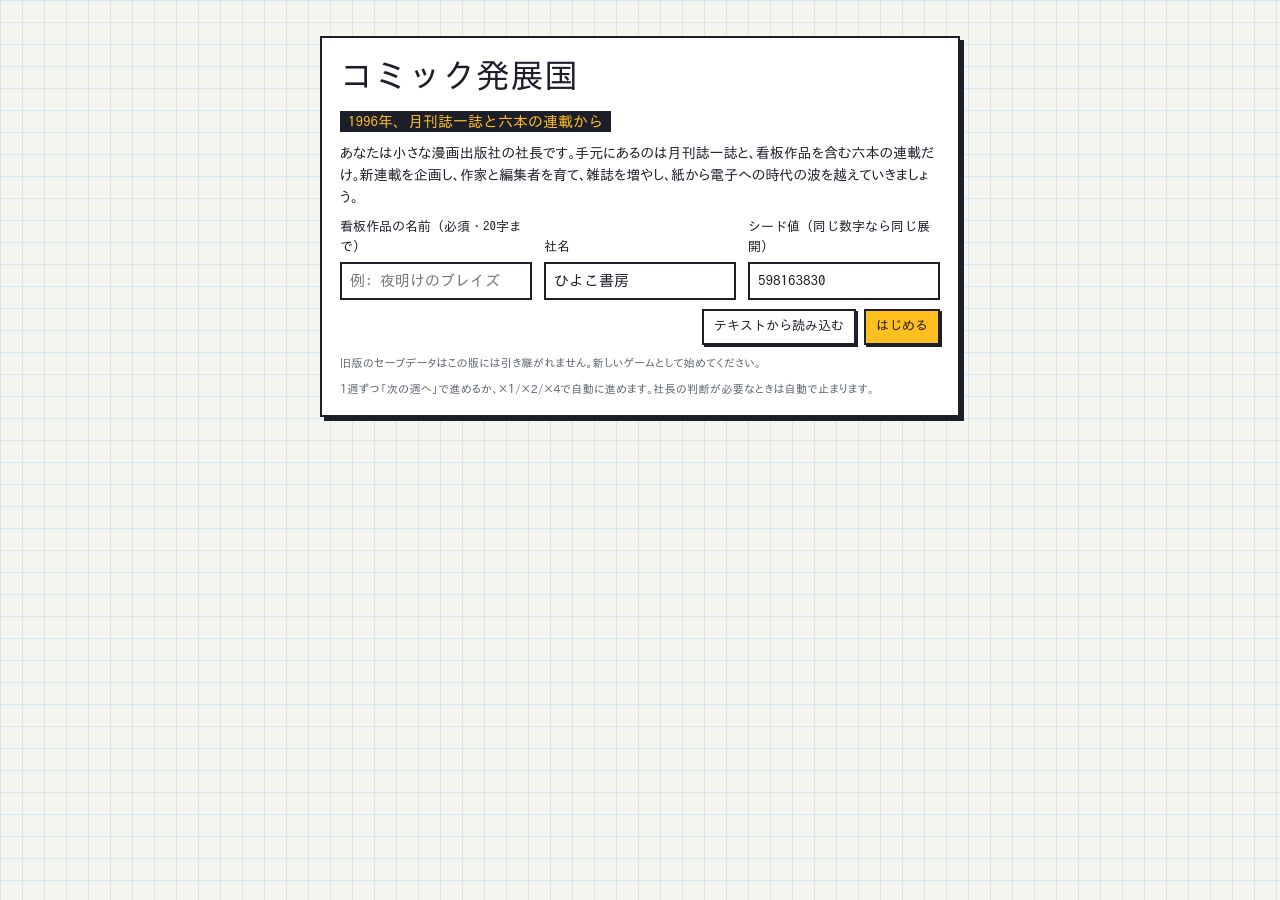
==== commit 481825be: "漫画家・編集者のアバターと固有6人の段階登場を統合" ====
--- a/comic-hatten/index.html
+++ b/comic-hatten/index.html
@@ -308,7 +308,7 @@
 #view .lazy:empty::before{content:'読み込み中…';color:var(--muted);font-size:12px}
 .koma.focus{outline:3px solid var(--accent);outline-offset:2px}
 
-</style></head><body>
+</style><link rel="stylesheet" href="avatars/avatars.css"></head><body>
 <div id="app" class="no-game">
   <header id="top" class="top koma" aria-label="会社の状況"></header>
   <nav id="nav" aria-label="画面の切り替え"></nav>
@@ -10585,6 +10585,8 @@
 const V = CH.view = CH.view || {};
 const A = CH.act = CH.act || {};
 
+const avatarPortrait = (W, role, person, name, large) => CH.avatarUI ? CH.avatarUI.portrait(W, role, person, name, large) : '';
+
 // ------------------------------------------------------------------------------------------------ constants
 U.SAVE_PREFIX = 'comic-hatten-v2';
 U.SLOTS = ['auto', '1', '2'];
@@ -10979,13 +10981,13 @@
 IDX.pauseItems = (W) => (W.pause.reasons || []).map((k) => ({key: k, n: IDX.notif(W, k)}));
 IDX.stubs = (W) => Object.assign({}, W.__stubs || {});
 IDX.office = (W) => {                                              // office canvas data (display only, D-102)
-  const eds = IDX.editors(W).slice(0, 8).map((e) => ({id: e.id, busy: (e.load || 0) > 0 || e.n > 0, over: (e.overload || 0) > 0}));
+  const eds = IDX.editors(W).slice(0, 8).map((e) => ({id: e.id, avatar: CH.avatars ? CH.avatars.descriptor(W, 'editor', e.id) : null, busy: (e.load || 0) > 0 || e.n > 0, over: (e.overload || 0) > 0}));
   const auth = [];
   for (const s of IDX.series(W)) {
     if (!ACTIVE_SR.has(s.status)) continue;
     const a = W.authors[s.authorId]; if (!a) continue;
     const sr = W.series[s.id];
-    auth.push({id: a.id, mode: (a.pause && a.pause.until !== null && a.pause.until > W.tick) || s.status === 'hiatus' ? 'sleep' : a.F > 70 ? 'tired' : a.M < 35 ? 'slump' : 'draw',
+    auth.push({id: a.id, avatar: CH.avatars ? CH.avatars.descriptor(W, 'author', a.id) : null, mode: (a.pause && a.pause.until !== null && a.pause.until > W.tick) || s.status === 'hiatus' ? 'sleep' : a.F > 70 ? 'tired' : a.M < 35 ? 'slump' : 'draw',
       prog: sr.pages ? Math.min(1, sr.wipPages / sr.pages) : 0, srId: s.id});
   }
   let consult = 0; for (const c of IDX.cases(W)) if (c.open) consult++;
@@ -11331,8 +11333,8 @@
   o = o || {};
   const a = pc.author || {}, cb = pc.combo || {}, id = pc.id;
   const st = pc.status === 'improving' ? tag('改善中', 'blue') : pc.status === 'oneshot' ? tag('読み切り制作中', 'blue') : '';
-  let s = '<article class="koma card' + (o.focus ? ' focus' : '') + '" id="pc-' + esc(id) + '"><div class="row between"><h3>' + esc(a.name || '新人') + ' ' + (a.talent === 'gem' ? tag('逸材', 'hot') : '') + '</h3>'
-    + '<span class="row">' + (o.focus ? tag('相談画面から', 'gold') : '') + tag(ORIGIN_JA[pc.origin] || pc.origin, 'line') + st + (pc.sequelOf ? tag('続編', 'gold') : '') + '</span></div>';
+  let s = '<article class="koma card' + (o.focus ? ' focus' : '') + '" id="pc-' + esc(id) + '"><div class="row between"><div class="avatar-person-heading">' + avatarPortrait(W, 'pitch', id, a.name) + '<h3>' + esc(a.name || '新人') + ' ' + (a.talent === 'gem' ? tag('逸材', 'hot') : '') + '</h3>'
+    + '</div><span class="row">' + (o.focus ? tag('相談画面から', 'gold') : '') + tag(ORIGIN_JA[pc.origin] || pc.origin, 'line') + st + (pc.sequelOf ? tag('続編', 'gold') : '') + '</span></div>';
   s += '<div class="row"><span class="k">型</span> ' + esc(a.typeJa || TYPE_JA_DEF[a.type] || a.type || '—') + ' <span class="k">能力の目安</span> ' + skillHtml(a.skills)
     + ' <span class="k">意欲</span> <span class="num">' + (a.M && a.M.band !== undefined ? esc(a.M.band) : a.M && isNum(a.M.v) ? int(a.M.v) : '—') + '</span>'
     + ' <span class="k">独創性</span> ' + esc(a.originality || '—') + '</div>';
@@ -11386,7 +11388,7 @@
   const favs = new Set((IDX.pub(W) || {favorites: []}).favorites);
   const base = '#plan/pitch/' + pc.id, a = pc.author || {};
   let s = head('物語タイプ×題材を選ぶ', link('企画会議', '#plan') + ' › ' + esc(a.name || ''));
-  s += card('', '<div class="row"><span class="k">作者</span> <b>' + esc(a.name) + '</b> <span class="k">意欲</span> ' + (a.M && a.M.band !== undefined ? esc(a.M.band) : a.M && isNum(a.M.v) ? int(a.M.v) : '—')
+  s += card('', '<div class="row">' + avatarPortrait(W, 'pitch', pc.id, a.name) + '<span class="k">作者</span> <b>' + esc(a.name) + '</b> <span class="k">意欲</span> ' + (a.M && a.M.band !== undefined ? esc(a.M.band) : a.M && isNum(a.M.v) ? int(a.M.v) : '—')
     + ' <span class="k">独創性</span> ' + esc(a.originality || '—') + (a.wish ? ' <span class="k">作者の希望</span> ' + link(esc(comboName(a.wish.typeIdx, a.wish.themeIdx)), qs(base, {ti: a.wish.typeIdx, si: a.wish.themeIdx, cat})) : '') + '</div>'
     + '<p class="k">相性（★1〜5）は読者が最初に興味を持つ量だけに効きます。相性が良いだけで成功するわけではありません。売上の正確な予測は出しません。作者の希望から変えると、作者が同意しないことがあります。</p>');
   // selection detail
@@ -11981,7 +11983,7 @@
 }
 function authorCard(W, ap, o) {                                   // o.noName: the author screen already has the name as its heading (UX-12h)
   o = o || {};
-  const h3 = (extra) => (o.noName ? (extra ? '<div>' + extra + '</div>' : '<span></span>') : '<h3>' + link(esc(ap.name), '#author/' + ap.id) + (extra ? ' ' + extra : '') + '</h3>');
+  const h3 = (extra) => avatarPortrait(W, 'author', ap.id, ap.name) + (o.noName ? (extra ? '<div>' + extra + '</div>' : '<span></span>') : '<h3>' + link(esc(ap.name), '#author/' + ap.id) + (extra ? ' ' + extra : '') + '</h3>');
   if (ap.exact) {
     let s = '<article class="koma card"><div class="row between">' + h3(ap.talent === 'gem' ? tag('逸材', 'hot') : '') + tag(esc(ap.typeJa || ap.type), 'line') + '</div>';
     s += '<div class="row"><span class="k">能力</span> ' + skillHtml(ap.skill) + ' <span class="k">速度</span> <span class="num">' + int(ap.speed) + '</span></div>';
@@ -12190,11 +12192,11 @@
   let er = eds.map((e) => {                                        // UX-06: the coming issue-week peak, last week's load, and the streak warning
     const pk = IDX.editorPeak(W, e.id), capTxt = isNum(e.cap) ? '/' + int(e.cap) : '';
     const warn = e.streak >= 4 ? tag('過負荷が' + int(e.streak) + '号続く・担当の見直しを', 'bad') : pk && pk.over ? tag('掲載週に過負荷', 'warn') : '';
-    return tr([[esc(e.name), 'l'], int(e.skill), int(e.n) + '/3', pk ? '<span class="' + (pk.over ? 'bad' : '') + '">' + int(pk.peak) + '/' + int(pk.cap) + '</span>' : '—', int(e.load) + capTxt, warn,
+    return tr([[avatarPortrait(W, 'editor', e.id, e.name) + esc(e.name), 'l'], int(e.skill), int(e.n) + '/3', pk ? '<span class="' + (pk.over ? 'bad' : '') + '">' + int(pk.peak) + '/' + int(pk.cap) + '</span>' : '—', int(e.load) + capTxt, warn,
       btn('解雇', 'fireEditor', {eId: e.id}, {cls: 'danger small', disabled: e.n > 0, confirm: e.name + 'を解雇しますか？（退職金4週分）'})]);
   });
   const pool = (helper('auth', 'hirePool') ? safe(() => CH.auth.hirePool(W, 'p0'), null) : null) || ((IDX.pub(W) || {}).hirePool) || [];
-  let hp = pool.map((c, i) => '<div><span>' + esc(c.name || '候補' + (i + 1)) + ' <small class="muted">能力 ' + int(c.skill) + ' · 得意 ' + esc((c.favTypes || []).map(typeName).join('・')) + '</small></span>'
+  let hp = pool.map((c, i) => '<div><span>' + avatarPortrait(W, 'candidate', c, c.name) + esc(c.name || '候補' + (i + 1)) + ' <small class="muted">能力 ' + int(c.skill) + ' · 得意 ' + esc((c.favTypes || []).map(typeName).join('・')) + '</small></span>'
     + btn('雇う', 'hireEditor', {index: i}, {cls: 'small', ok: '採用しました'}) + '</div>').join('');
   g += card('編集者（' + eds.length + '人）', table([['名前', 'l'], ['能力'], ['担当'], ['掲載週の負荷/上限'], ['先週の負荷'], [''], ['']], er) + loadNote(W) + '<div class="sub-h">採用候補（13週ごとに入れ替わり）</div><div class="lst">' + (hp || '<div class="muted">候補なし</div>') + '</div>', 'span2');
   // assistants
@@ -12533,7 +12535,7 @@
   const nd = Math.max(1, Math.min(8, d.nEditors || d.editors.length));
   for (let i = 0; i < nd; i++) {
     const x = 10 + i * 34, y = 78, e = d.editors[i];
-    if (e) { const h = hashId(e.id); sprite(cx, x + 8, y - 18, HAIR[h % HAIR.length], SHIRT[(h >> 3) % SHIRT.length], t, i, e.over ? 'tired' : e.busy ? (Math.floor(t / 900 + i) % 3 ? 'talk' : 'draw') : 'sleep', col); }
+    if (e) { const h = hashId(e.id); if (!(CH.avatarUI && CH.avatarUI.office(cx, e.avatar, x + 14, y + 2, e.over ? 'tired' : e.busy ? 'draw' : 'idle', t, i))) sprite(cx, x + 8, y - 18, HAIR[h % HAIR.length], SHIRT[(h >> 3) % SHIRT.length], t, i, e.over ? 'tired' : e.busy ? (Math.floor(t / 900 + i) % 3 ? 'talk' : 'draw') : 'sleep', col); }
     desk(cx, x, y, 28);
   }
   // visitor (author consultation open) and magazine stack (∝ last sales)
@@ -12549,7 +12551,7 @@
   // authors at work (max 8)
   d.authors.forEach((a, i) => {
     const x = 10 + i * 39, y = 150, h = hashId(a.id);
-    sprite(cx, x + 9, y - 18, HAIR[(h >> 2) % HAIR.length], SHIRT[(h >> 5) % SHIRT.length], t, i, a.mode, col);
+    if (!(CH.avatarUI && CH.avatarUI.office(cx, a.avatar, x + 15, y + 2, a.mode, t, i))) sprite(cx, x + 9, y - 18, HAIR[(h >> 2) % HAIR.length], SHIRT[(h >> 5) % SHIRT.length], t, i, a.mode, col);
     desk(cx, x, y, 30);
     cx.fillStyle = col.accent; cx.fillRect(x, y + 11, Math.round(30 * Math.max(0, Math.min(1, a.prog || 0))), 2);
   });
@@ -12795,6 +12797,7 @@
     let html;
     try { html = st.W ? U.render(st.W, r, ctx()) : U.renderTitle(ctx()); } catch (e) { logErr('render', e); html = '<section class="koma card prep"><b>表示エラー</b><p>' + esc(e && e.message) + '</p></section>'; }
     view.innerHTML = html;
+    if (CH.avatarArt) CH.avatarArt.refresh(view);
     view.querySelectorAll('details[data-k]').forEach((dd) => { if (open.has(dd.getAttribute('data-k'))) { fillLazy(dd); dd.open = true; } });
     for (const k of Object.keys(st.dirty)) {
       const [fid, name, val] = k.split('|'), root = $(fid); if (!root) continue;
@@ -12819,6 +12822,7 @@
     const html = U.renderModal(st.W, m, ctx());
     if (!html) { st.modal = null; modalEl.hidden = true; modalEl.innerHTML = ''; return; }
     modalEl.innerHTML = html; modalEl.hidden = false;
+    if (CH.avatarArt) CH.avatarArt.refresh(modalEl);
     const f = modalEl.querySelector('textarea:not([readonly]), .foot button:last-child, button');
     if (f && typeof f.focus === 'function') { try { f.focus({preventScroll: true}); } catch (e) { f.focus(); } }
   }
@@ -12836,6 +12840,7 @@
     const q = String(el.value || '').trim(), box = $(el.getAttribute('data-filter')); if (!box) return;
     box.querySelectorAll('[data-name]').forEach((it) => { it.hidden = !!q && it.getAttribute('data-name').indexOf(q) < 0; });
   }
+  doc.addEventListener('comic-hatten:avatar-art-ready', drawCanvas);
   // modals
   function openModal(m) { if (st.modal && m && m.kind === 'confirm') st.prevModal = st.modal; st.modal = m; renderModal(); }
   function markShown(m) { if (!m) return; if (m.id) st.shown.add(m.id); for (const k of m.cover || []) st.shown.add(k); }
@@ -13089,6 +13094,9 @@
 })(CH);
 
 </script>
+<script src="avatars/game-avatars.js"></script>
+<script src="avatars/ui.js"></script>
+<script type="module" src="avatars/render.mjs"></script>
 <script>
 (function () {
   try {
@@ -13101,3 +13109,4 @@
 })();
 </script>
 </body></html>
+
--- a/comic-hatten/avatars/avatars.css
+++ b/comic-hatten/avatars/avatars.css
@@ -0,0 +1 @@
+.avatar-frame{display:inline-flex;align-items:center;justify-content:center;vertical-align:middle;flex:none;width:58px;height:68px;border-radius:9px;background:var(--floor1,#ece2cc);overflow:hidden;margin-right:10px}.avatar-frame canvas{display:block;width:58px;height:68px;image-rendering:pixelated;object-fit:contain}.avatar-frame.avatar-large{width:96px;height:112px;margin:0}.avatar-large canvas{width:96px;height:112px}.avatar-person-heading{display:flex;align-items:center;gap:4px}.avatar-person-heading h3{margin:0}.avatar-people-grid{display:grid;grid-template-columns:repeat(auto-fit,minmax(260px,1fr));gap:14px}.avatar-person{display:flex;align-items:center;gap:18px;min-width:0}.avatar-person h3{overflow-wrap:anywhere}.avatar-specialist{border:1px solid var(--line,#bbb);padding:18px;border-radius:10px;background:var(--bg,#fffaf0)}.avatar-specialist-top{display:flex;align-items:center;gap:16px}.avatar-specialist h3{margin:6px 0}.avatar-specialist p{font-size:13px;line-height:1.7}.avatar-specialist.is-locked .avatar-frame{filter:saturate(.55)}.avatar-specialist progress{width:100%;height:7px;accent-color:#927640}.avatar-person .eyebrow{font-size:11px;letter-spacing:.12em;color:var(--muted,#777)}.avatar-people-grid .card{margin:0}.avatar-frame canvas[data-avatar-error]{opacity:.6} @media(max-width:500px){.avatar-people-grid{grid-template-columns:1fr}.avatar-specialist{padding:14px}.avatar-person{gap:12px}}
